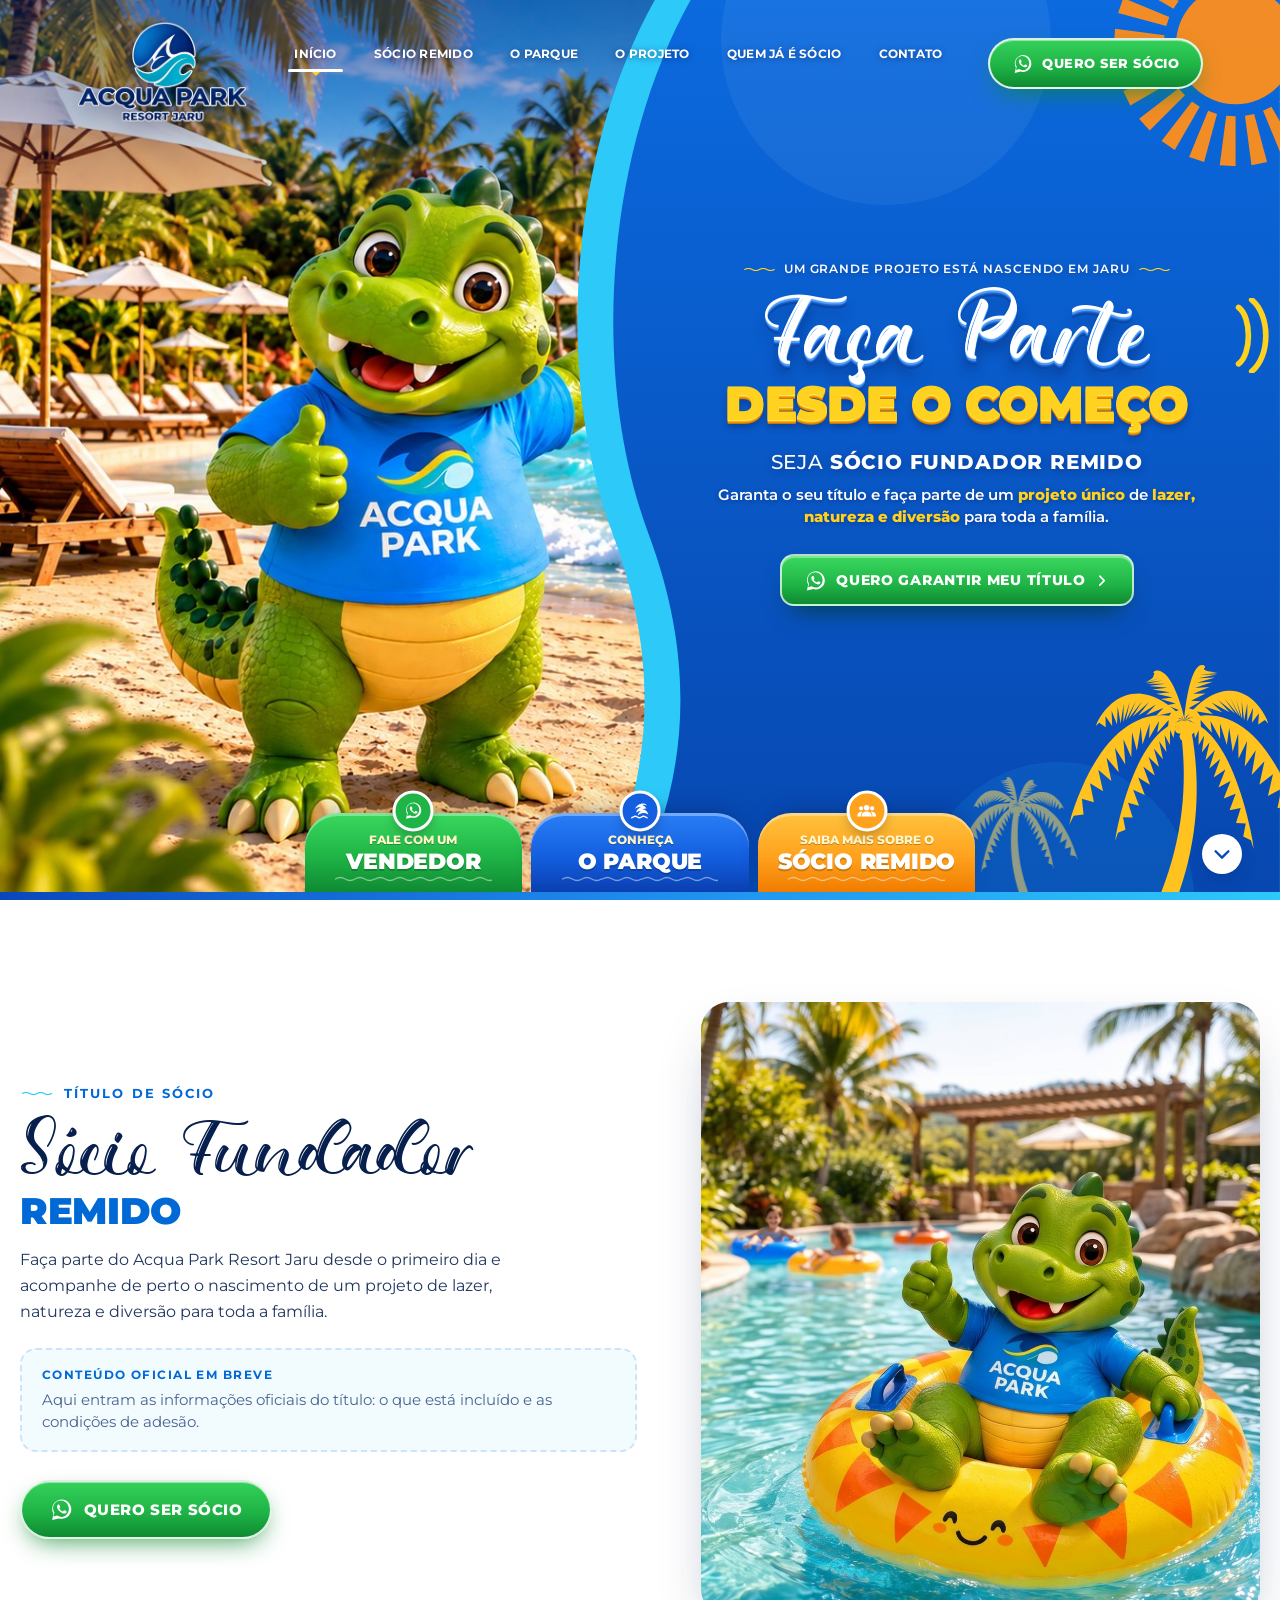
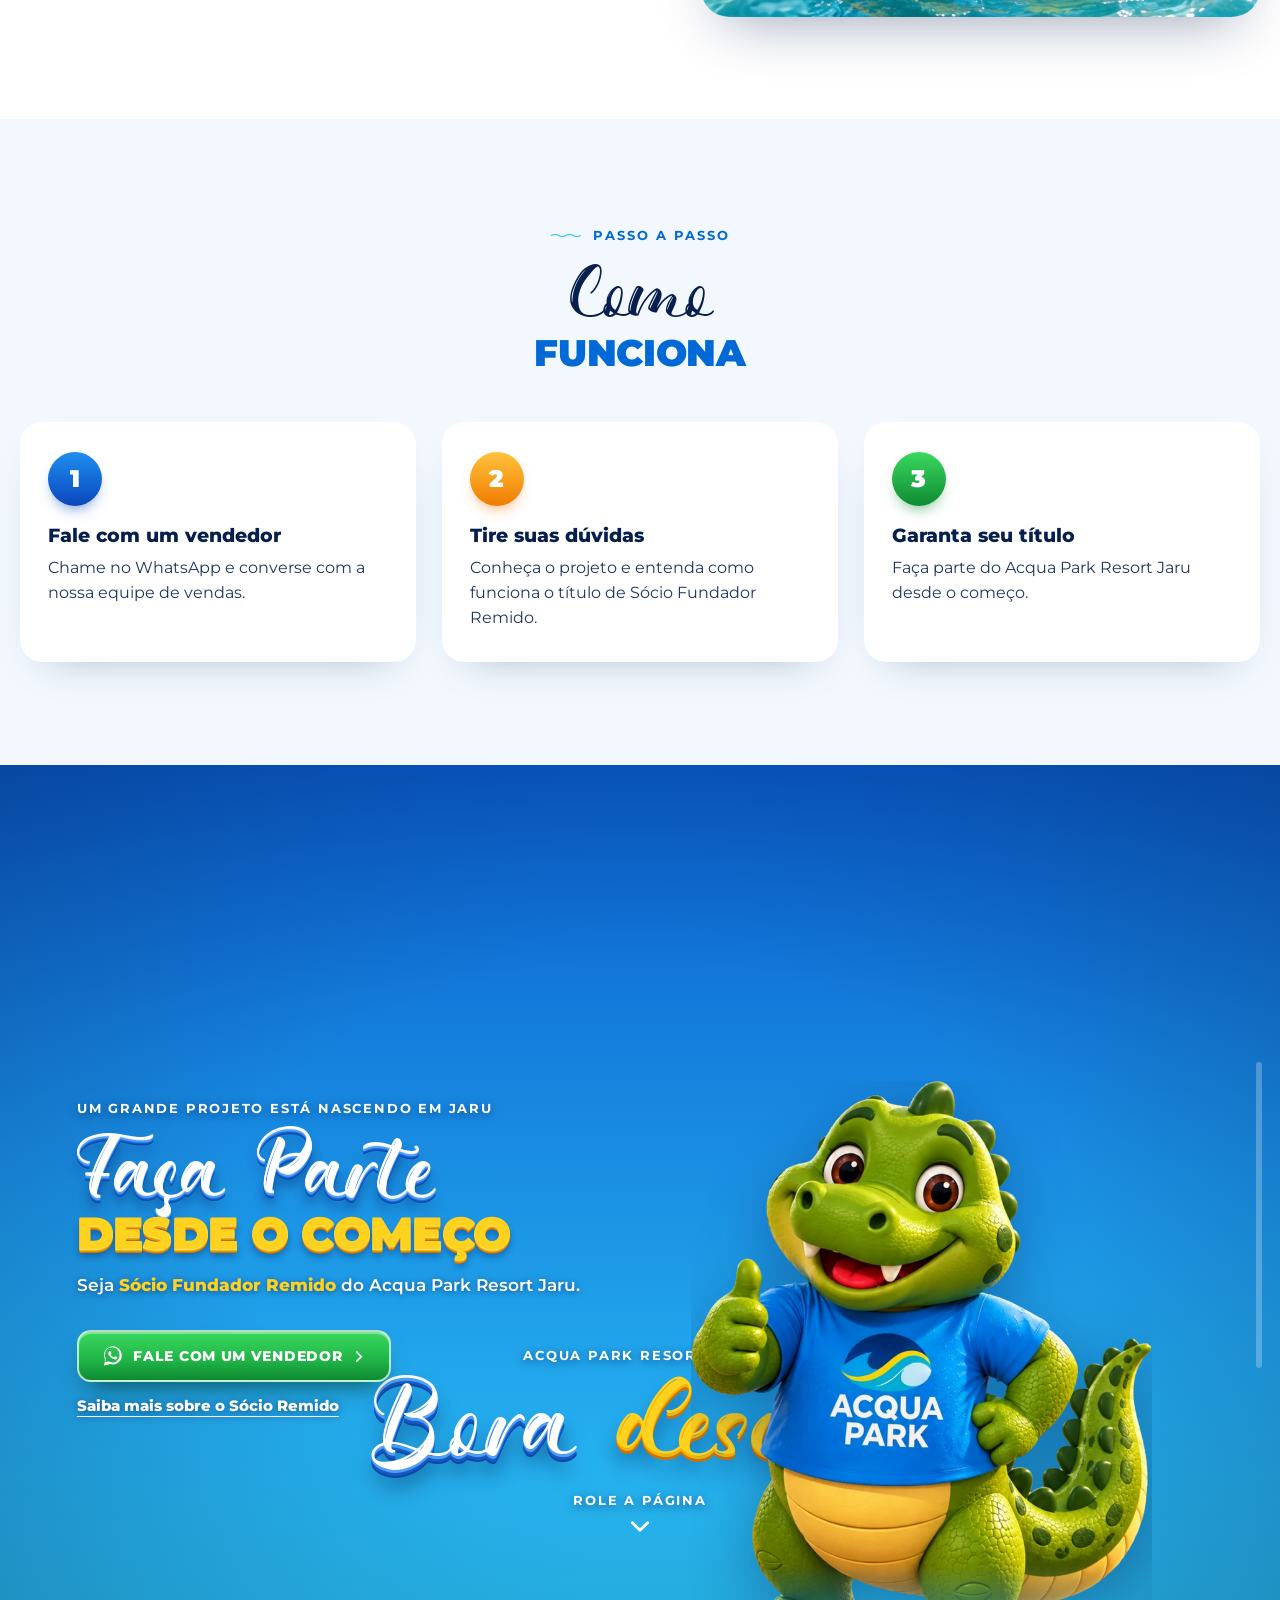
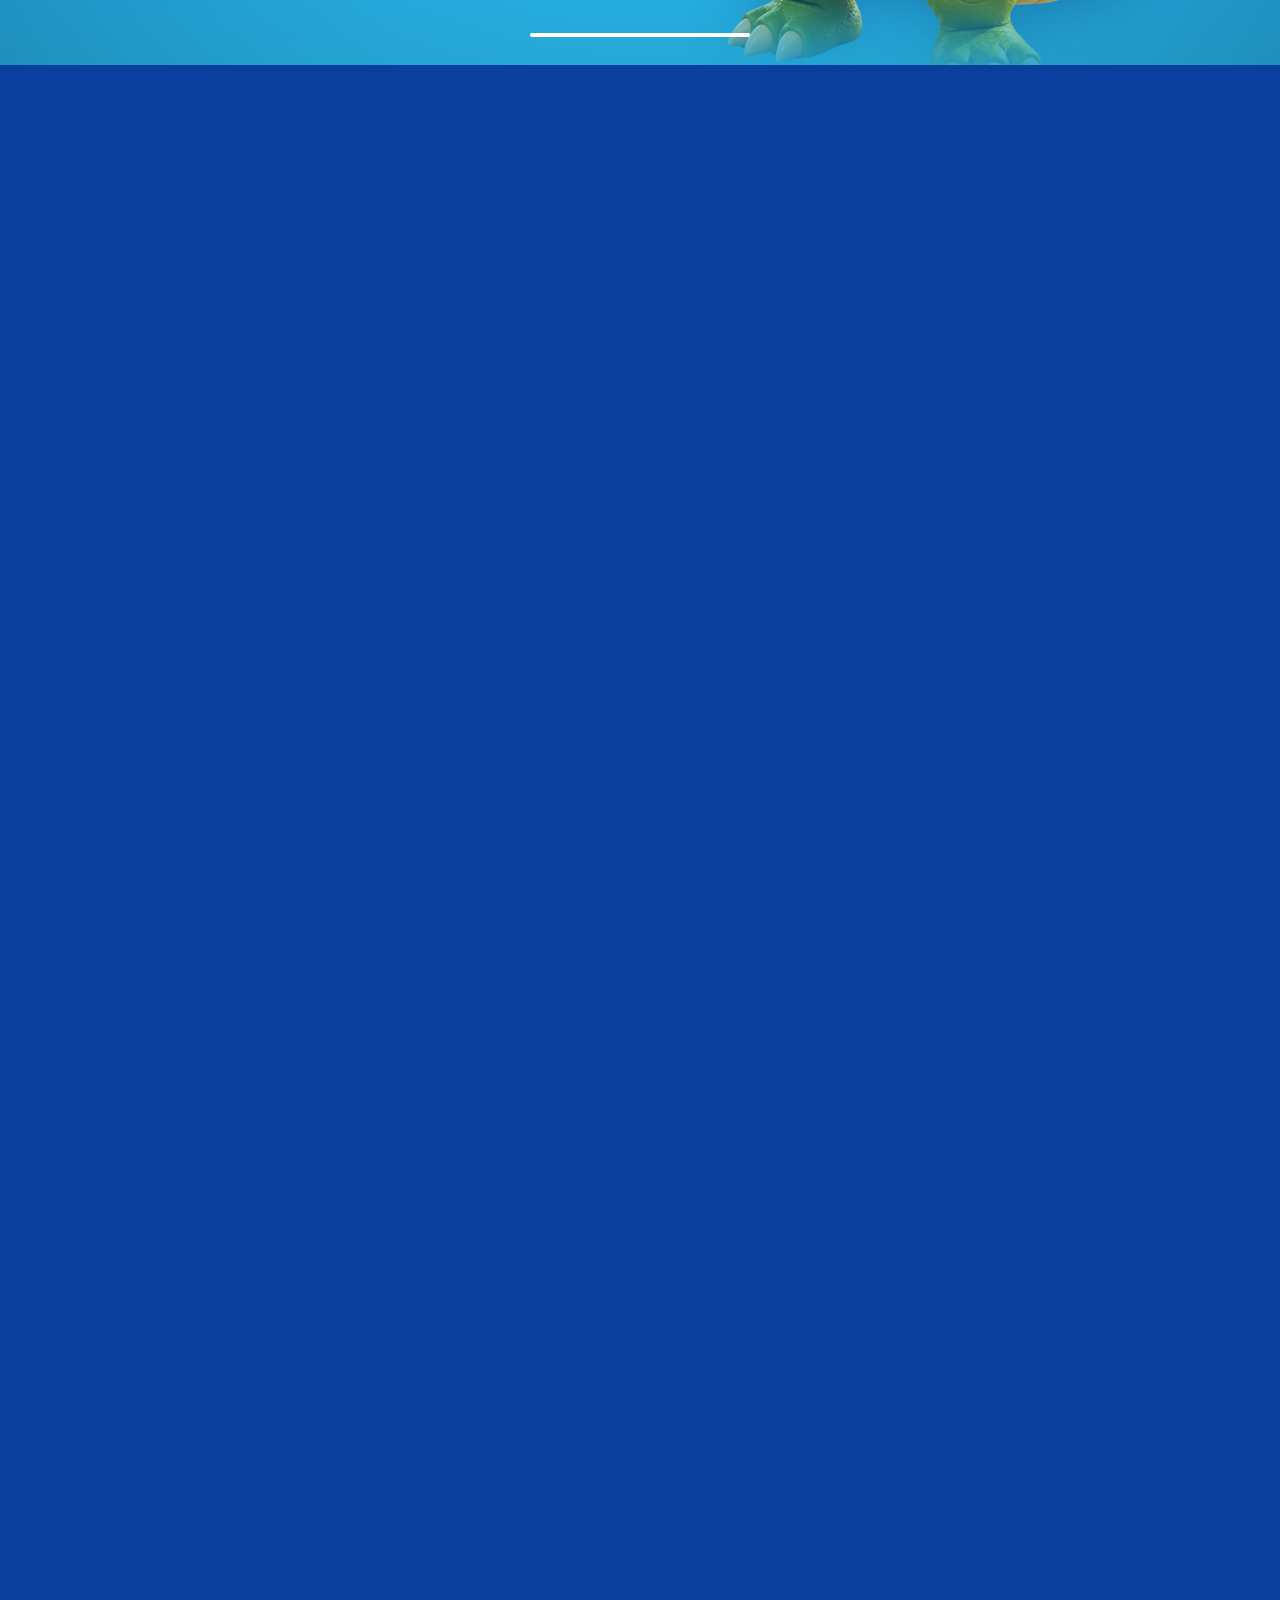
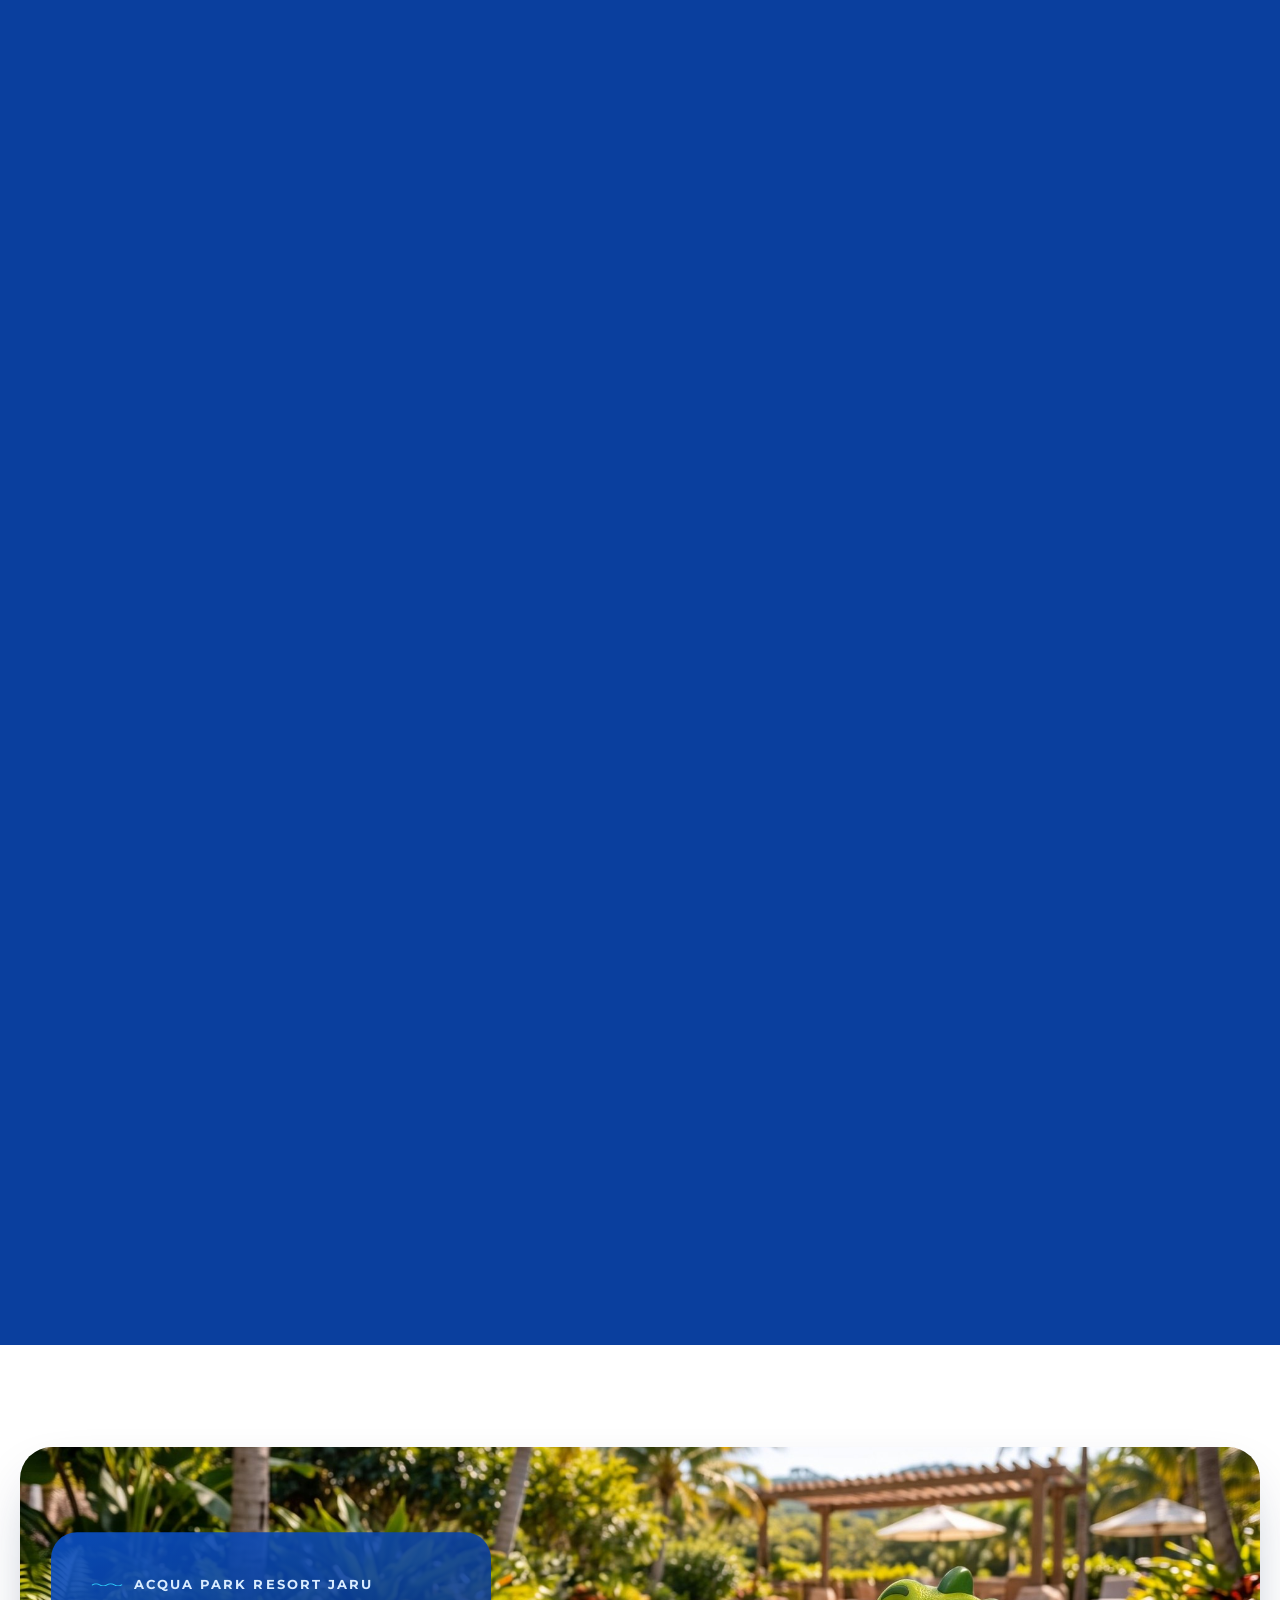
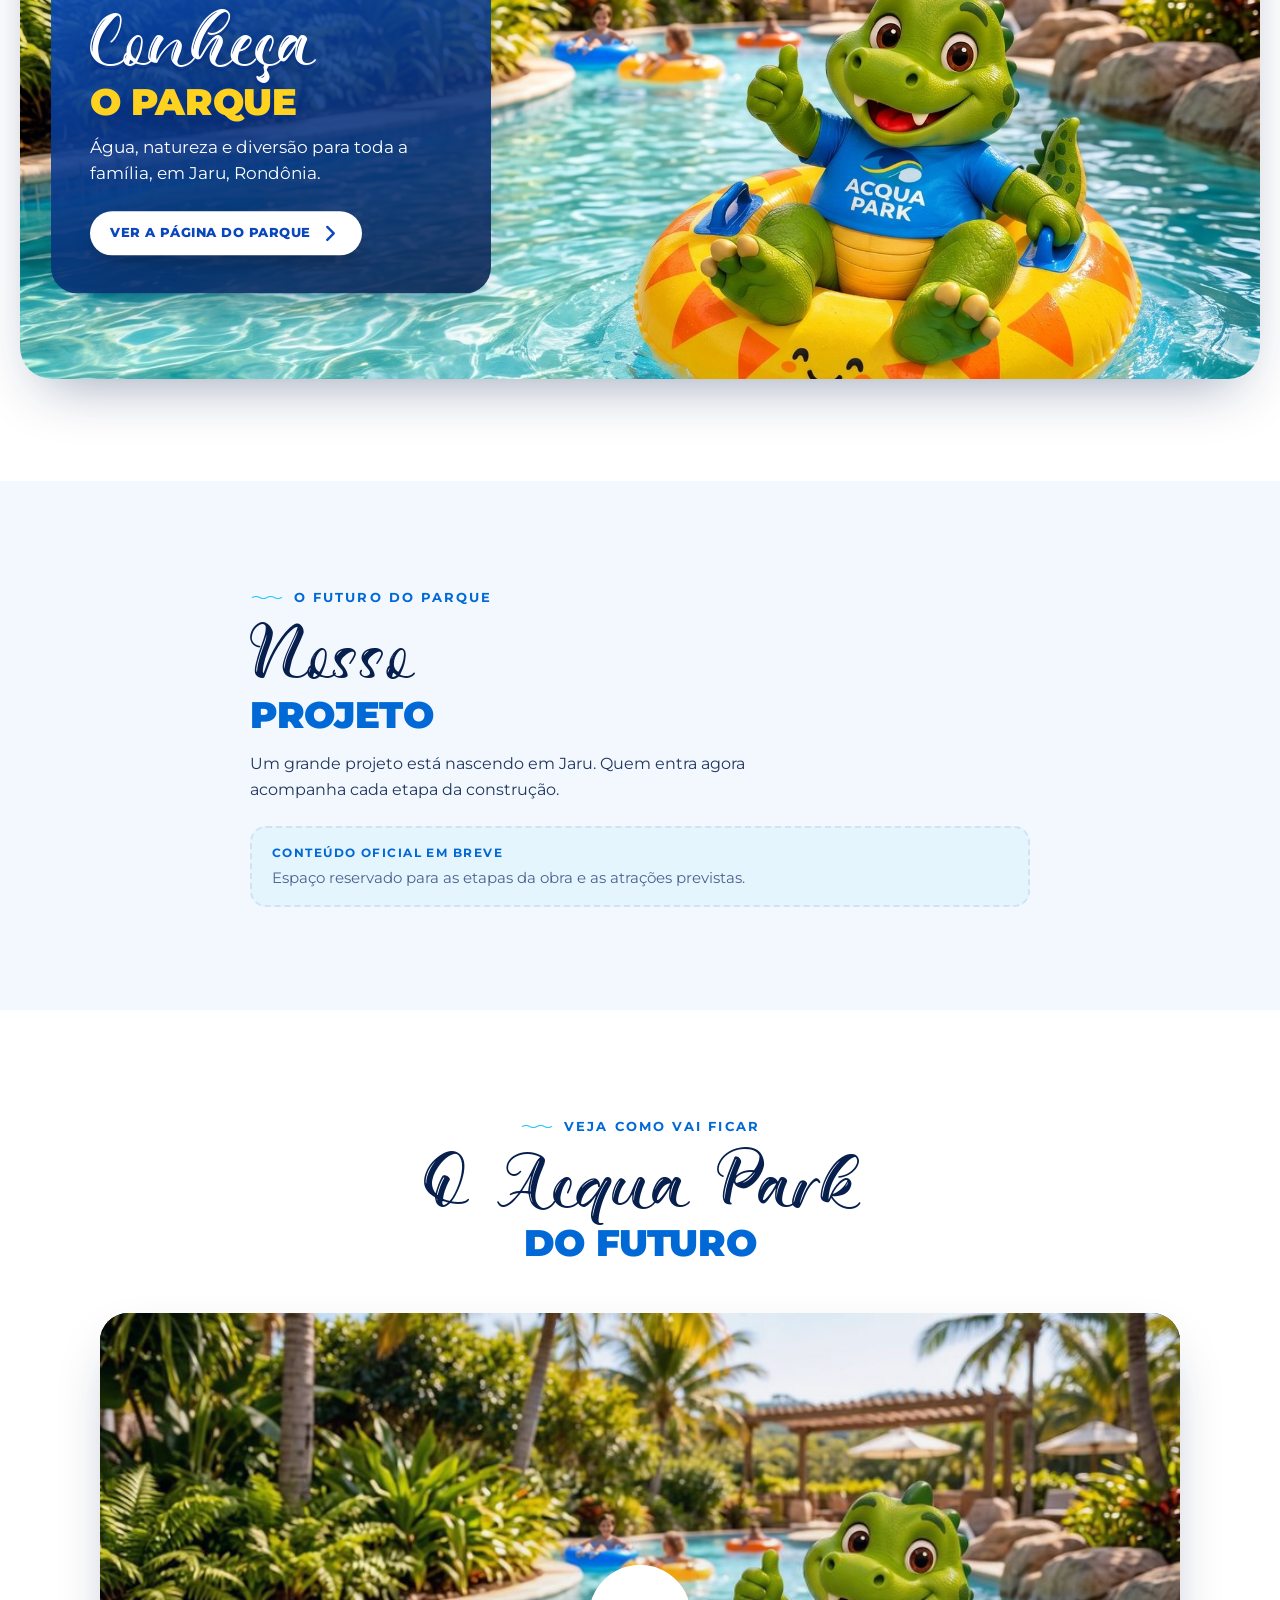
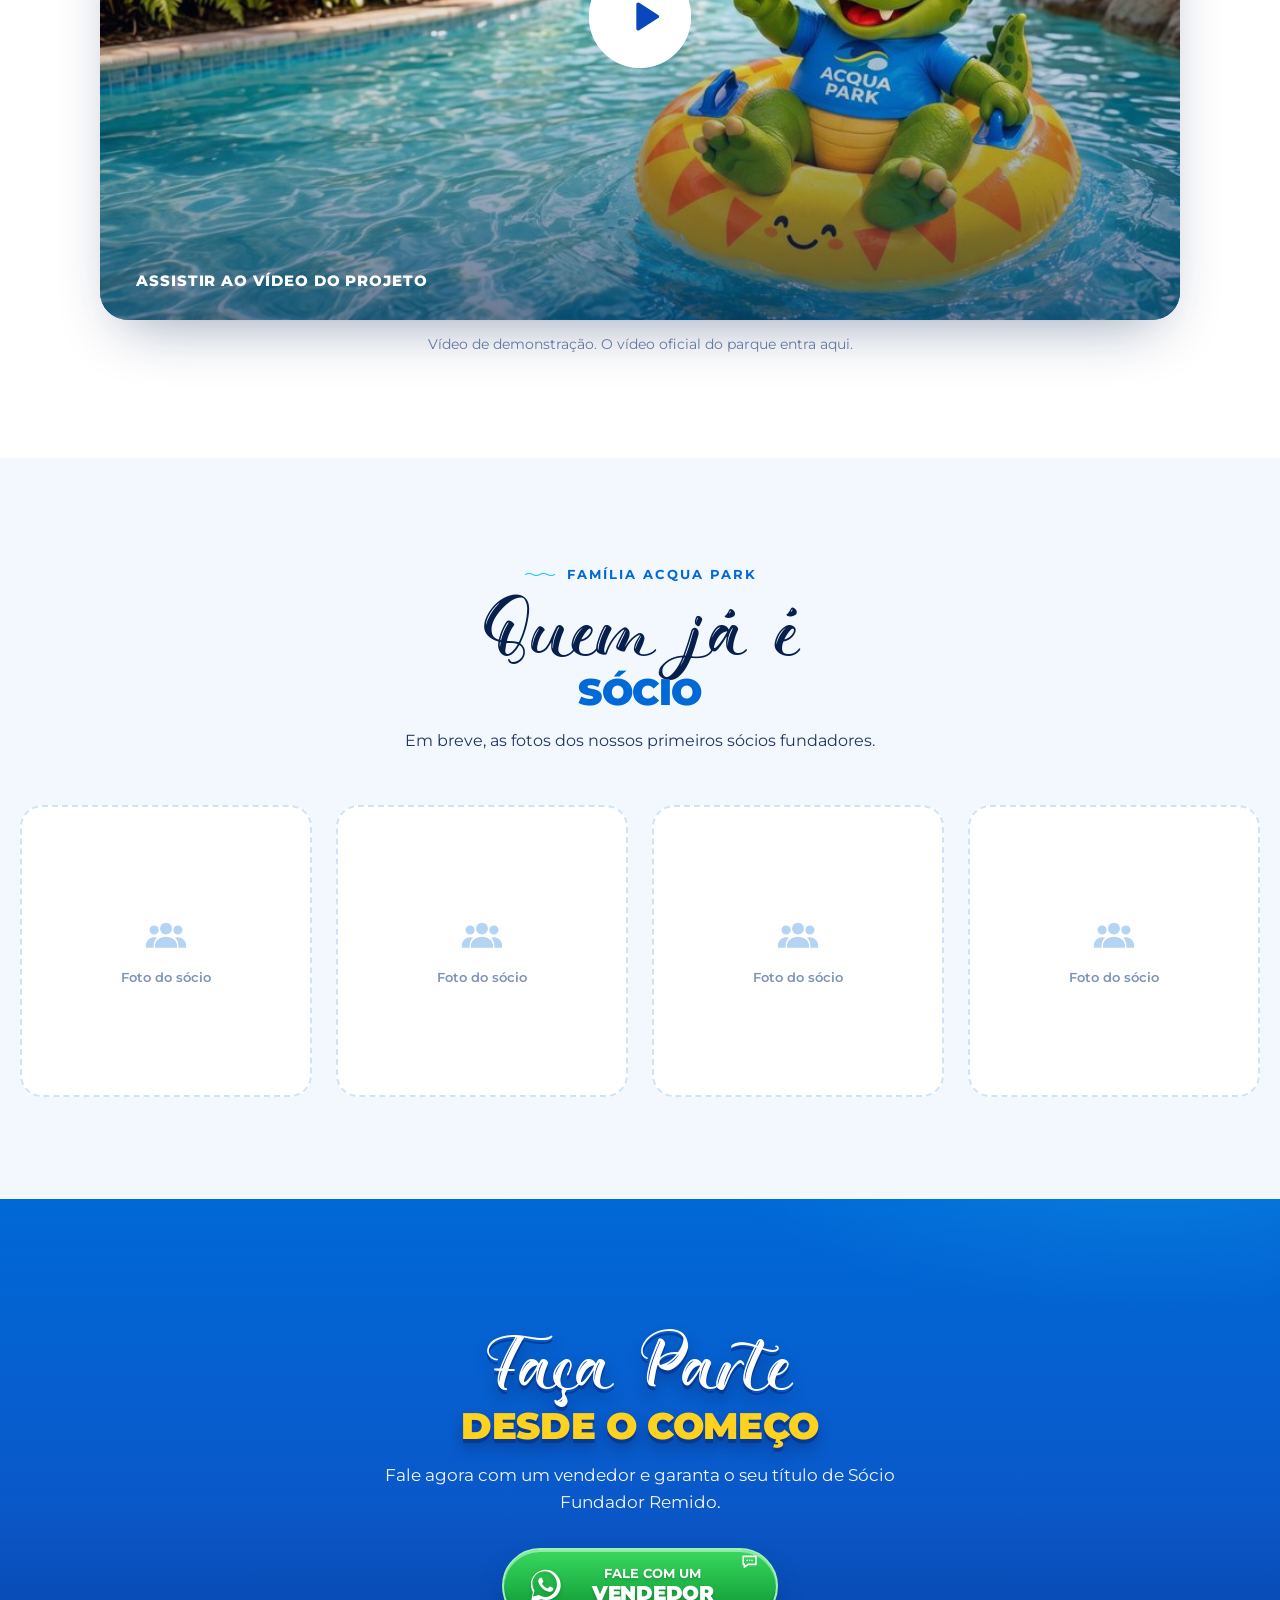
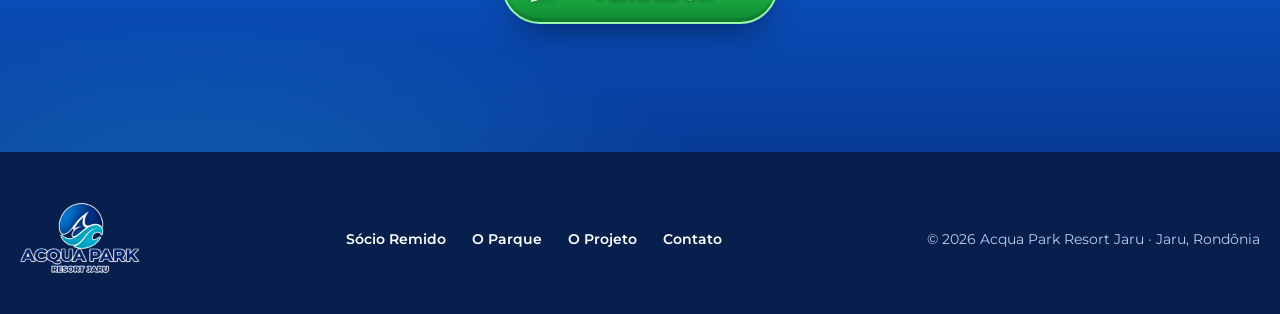
==== acqua-park-vercel/index.html @ b166a3c3 "Add files via upload" ====
<!DOCTYPE html>
<html lang="pt-BR">
<head>
  <meta charset="UTF-8">
  <meta name="viewport" content="width=device-width, initial-scale=1, viewport-fit=cover">
  <title>Acqua Park Resort Jaru</title>
  <meta name="claude:viewport-fit-sides" content="cover">
  <meta name="description" content="Seja Sócio Fundador Remido do Acqua Park Resort Jaru. Um projeto de lazer, natureza e diversão para toda a família em Jaru/RO.">
  <meta name="theme-color" content="#0069d6">

  <!-- FONTES: Montserrat (textos, menu, botões e a linha "DESDE O COMEÇO")
       A Qimberly (títulos) é carregada no css/style.css a partir de assets/fonts/ -->
  <link rel="preconnect" href="https://fonts.googleapis.com">
  <link rel="preconnect" href="https://fonts.gstatic.com" crossorigin>
  <link rel="stylesheet" href="https://fonts.googleapis.com/css2?family=Montserrat:wght@400;500;600;700;800;900&display=swap">

  <!-- IMAGEM DO FUNDO: pré-carregada para a Hero aparecer rápido -->
  <link rel="preload" as="image" href="assets/img/hero-bg.jpg">
  <link rel="preload" as="font" type="font/woff2" href="assets/fonts/Qimberly.woff2" crossorigin>

  <link rel="stylesheet" href="css/style.css">
</head>
<body class="page-home">

  <!-- Ícones reutilizados no site (WhatsApp, onda, pessoas, setas) -->
  <svg width="0" height="0" style="position:absolute" aria-hidden="true">
    <symbol id="i-whatsapp" viewBox="0 0 32 32"><path fill="currentColor" d="M16.04 3C9.4 3 4 8.36 4 14.97c0 2.11.56 4.17 1.62 5.99L4 29l8.25-2.15a12.1 12.1 0 0 0 3.79.6C22.66 27.45 28 22.1 28 15.5 28 8.9 22.66 3 16.04 3Zm0 21.98c-1.84 0-3.64-.5-5.21-1.43l-.37-.22-4.9 1.28 1.31-4.76-.24-.39a9.83 9.83 0 0 1-1.52-5.25c0-5.47 4.47-9.92 9.95-9.92 5.47 0 9.92 4.92 9.92 10.4 0 5.48-4.46 10.29-8.94 10.29Zm5.45-7.43c-.3-.15-1.77-.87-2.04-.97-.28-.1-.48-.15-.68.15-.2.3-.78.97-.96 1.17-.18.2-.35.22-.65.07-.3-.15-1.26-.46-2.4-1.48-.89-.79-1.49-1.77-1.66-2.07-.17-.3-.02-.46.13-.61.14-.13.3-.35.45-.52.15-.18.2-.3.3-.5.1-.2.05-.38-.02-.53-.08-.15-.68-1.63-.93-2.23-.24-.58-.5-.5-.68-.51h-.58c-.2 0-.53.07-.8.37-.28.3-1.05 1.02-1.05 2.5 0 1.47 1.07 2.9 1.22 3.1.15.2 2.1 3.2 5.1 4.49.71.3 1.27.49 1.7.63.72.23 1.37.2 1.88.12.58-.09 1.77-.72 2.02-1.42.25-.7.25-1.3.18-1.42-.08-.13-.28-.2-.58-.35Z"/></symbol>
    <symbol id="i-wave" viewBox="0 0 48 48"><path fill="currentColor" d="M33.6 7.2c-8.9-.6-17.3 4.6-20.7 12.8 3.6-3.7 9.2-5.2 14-3.5-6 1.2-10.7 6.2-11.4 12.4 3-3 7.4-4.3 11.5-3.2-4.2 1.7-7.1 5.6-7.5 10.1h.1c3.3-4 8.3-6.4 13.6-6.4 4.4 0 8.5 1.6 11.6 4.4-1.3-6.8-6.8-12-13.6-12.8 2.8-1.6 6.1-2.2 9.4-1.6C38.6 15.9 35 12 30.4 10.5c1.1-.3 2.2-.4 3.3-.4h.1c2.6 0 5.2.7 7.4 2-1.7-2.8-4.5-4.7-7.6-4.9ZM4 39.2c2.3 0 3.6-.9 4.9-1.8 1.3-.9 2.6-1.8 4.8-1.8s3.5.9 4.8 1.8c1.3.9 2.6 1.8 4.9 1.8s3.6-.9 4.9-1.8c1.3-.9 2.6-1.8 4.8-1.8s3.5.9 4.8 1.8c1.3.9 2.6 1.8 4.9 1.8v3.3c-2.3 0-3.6-.9-4.9-1.8-1.3-.9-2.6-1.8-4.8-1.8s-3.5.9-4.8 1.8c-1.3.9-2.6 1.8-4.9 1.8s-3.6-.9-4.9-1.8c-1.3-.9-2.6-1.8-4.8-1.8s-3.5.9-4.8 1.8C7.6 41.6 6.3 42.5 4 42.5v-3.3Z"/></symbol>
    <symbol id="i-people" viewBox="0 0 48 48"><path fill="currentColor" d="M24 10.5a6.5 6.5 0 1 1 0 13 6.5 6.5 0 0 1 0-13Zm-13 3a5 5 0 1 1 0 10 5 5 0 0 1 0-10Zm26 0a5 5 0 1 1 0 10 5 5 0 0 1 0-10ZM24 26c6.6 0 12 4.2 12 9.4V38H12v-2.6C12 30.2 17.4 26 24 26Zm-13 .5c1.1 0 2.2.2 3.2.5-2.3 2.2-3.7 5-3.7 8.1V38H2v-2.4c0-5 4-9.1 9-9.1Zm26 0c5 0 9 4.1 9 9.1V38h-8.5v-2.9c0-3.1-1.4-5.9-3.7-8.1 1-.3 2.1-.5 3.2-.5Z"/></symbol>
    <symbol id="i-chevron-right" viewBox="0 0 24 24"><path fill="none" stroke="currentColor" stroke-width="2.6" stroke-linecap="round" stroke-linejoin="round" d="m9 5 7 7-7 7"/></symbol>
    <symbol id="i-chevron-down" viewBox="0 0 24 24"><path fill="none" stroke="currentColor" stroke-width="2.6" stroke-linecap="round" stroke-linejoin="round" d="m5 9 7 7 7-7"/></symbol>
    <symbol id="i-chat" viewBox="0 0 24 24"><path fill="none" stroke="currentColor" stroke-width="2" stroke-linejoin="round" d="M4 5.5h16v10H10l-4.5 3.5v-3.5H4z"/><circle cx="9" cy="10.5" r="1" fill="currentColor"/><circle cx="12" cy="10.5" r="1" fill="currentColor"/><circle cx="15" cy="10.5" r="1" fill="currentColor"/></symbol>
    <symbol id="i-play" viewBox="0 0 24 24"><path fill="currentColor" d="M8 5.2v13.6c0 .8.9 1.3 1.6.9l10.6-6.8a1 1 0 0 0 0-1.8L9.6 4.3C8.9 3.9 8 4.4 8 5.2Z"/></symbol>
    <!-- ilustrações da Hero: coqueiro e sol -->
    <symbol id="i-palm" viewBox="100 80 840 920"><g fill="currentColor"><path d="M410.0 1000.0 L424.2 970.0 L437.4 939.8 L449.6 909.5 L460.8 879.2 L471.0 848.8 L480.2 818.2 L488.4 787.5 L495.6 756.8 L501.8 726.0 L507.0 695.0 L511.2 664.0 L514.4 632.8 L516.6 601.5 L517.8 570.2 L518.0 538.8 L517.2 507.2 L515.4 475.5 L512.6 443.8 L508.8 412.0 L504.0 380.0 L536.0 380.0 L542.2 412.0 L547.4 443.8 L551.6 475.5 L554.8 507.2 L557.0 538.8 L558.2 570.2 L558.4 601.5 L557.6 632.8 L555.8 664.0 L553.0 695.0 L549.2 726.0 L544.4 756.8 L538.6 787.5 L531.8 818.2 L524.0 848.8 L515.2 879.2 L505.4 909.5 L494.6 939.8 L482.8 970.0 L470.0 1000.0Z"/><path d="M520.0 380.0 L504.3 371.9 L487.9 367.0 L471.5 363.8 L454.9 362.2 L438.4 362.2 L421.9 363.8 L405.6 367.0 L389.4 371.8 L373.5 378.1 L357.8 386.0 L342.4 395.4 L327.4 406.2 L312.8 418.5 L298.5 432.3 L284.6 447.4 L271.1 463.9 L258.0 481.8 L245.3 501.0 L233.0 521.6 L221.0 543.5 L209.4 566.8 L198.3 591.4 L187.5 617.3 L177.2 644.6 L167.6 673.4 L160.0 704.0 L160.0 704.0 L174.1 675.9 L204.9 671.9 L199.7 622.8 L237.2 634.0 L225.1 574.9 L265.9 599.2 L250.8 532.4 L291.7 567.9 L276.7 495.2 L314.8 540.2 L303.0 463.4 L335.4 515.6 L329.5 436.8 L354.0 493.4 L356.4 415.3 L371.4 472.9 L383.7 398.8 L389.2 453.2 L411.6 387.0 L409.6 434.3 L440.6 379.7 L435.3 416.6 L470.8 377.1 L468.9 400.8 L502.8 378.8 L520.0 380.0Z"/><path d="M520.0 380.0 L509.6 365.9 L498.1 354.0 L486.4 343.3 L474.5 333.6 L462.6 325.0 L450.7 317.4 L438.7 310.9 L426.7 305.4 L414.7 300.9 L402.6 297.6 L390.6 295.4 L378.6 294.4 L366.7 294.5 L355.0 295.8 L343.5 298.2 L332.2 301.8 L321.3 306.5 L310.8 312.3 L300.6 319.2 L290.8 327.1 L281.5 336.0 L272.5 345.8 L264.0 356.7 L256.0 368.5 L248.6 381.4 L242.9 396.0 L242.9 396.0 L253.9 385.1 L274.2 399.9 L273.4 364.9 L294.3 395.3 L292.5 348.3 L309.5 391.3 L311.5 335.4 L320.7 387.9 L330.3 326.1 L328.9 384.0 L349.1 320.3 L336.3 378.9 L368.3 317.6 L345.2 372.8 L388.1 318.1 L358.2 366.8 L409.0 321.8 L376.4 362.6 L431.0 328.8 L400.4 361.6 L454.4 339.3 L430.3 364.7 L479.1 353.4 L466.6 372.2 L505.4 370.9 L520.0 380.0Z"/><path d="M520.0 380.0 L518.3 366.5 L515.3 353.9 L512.1 342.0 L508.7 330.6 L505.2 319.8 L501.7 309.6 L498.1 299.9 L494.4 290.7 L490.7 282.2 L487.0 274.1 L483.2 266.6 L479.3 259.7 L475.4 253.3 L471.4 247.4 L467.4 242.1 L463.3 237.4 L459.1 233.2 L454.8 229.7 L450.4 226.7 L446.0 224.5 L441.5 222.9 L437.0 222.2 L432.7 222.3 L428.6 223.3 L425.1 225.2 L422.8 229.0 L422.8 229.0 L426.4 230.5 L419.1 251.8 L431.5 232.5 L409.9 257.7 L436.0 235.5 L402.1 258.2 L440.8 239.7 L398.4 258.0 L446.3 245.7 L398.9 259.5 L452.5 253.7 L402.8 263.7 L459.3 263.7 L409.7 271.0 L466.7 275.9 L419.3 281.3 L474.8 290.2 L431.5 294.7 L483.4 306.6 L446.3 311.1 L492.6 325.1 L464.0 330.6 L502.5 345.7 L485.3 353.2 L513.3 368.3 L520.0 380.0Z"/><path d="M520.0 380.0 L519.9 365.1 L521.3 351.1 L523.0 337.7 L524.9 325.0 L526.8 313.0 L528.9 301.6 L531.0 290.8 L533.2 280.7 L535.5 271.2 L537.9 262.3 L540.3 254.0 L542.8 246.4 L545.3 239.4 L548.0 233.0 L550.7 227.2 L553.6 222.1 L556.5 217.5 L559.6 213.6 L562.9 210.2 L566.5 207.6 L570.3 205.6 L574.4 204.7 L578.5 205.1 L582.0 206.7 L584.3 209.4 L584.7 213.5 L584.7 213.5 L581.4 214.2 L584.8 237.9 L578.6 215.8 L603.5 241.2 L577.5 217.9 L617.7 234.2 L575.5 221.4 L623.3 229.5 L572.4 227.2 L624.0 229.8 L568.5 235.7 L621.5 234.8 L564.0 246.7 L616.2 243.9 L558.9 260.3 L608.6 257.0 L553.3 276.5 L598.5 273.7 L547.3 295.2 L586.1 294.1 L540.7 316.4 L571.0 318.0 L533.5 340.1 L552.2 345.9 L525.4 366.2 L520.0 380.0Z"/><path d="M520.0 380.0 L529.5 365.1 L540.2 352.2 L551.2 340.6 L562.3 330.1 L573.4 320.7 L584.7 312.3 L596.0 305.1 L607.4 298.9 L618.8 293.9 L630.3 290.0 L641.8 287.2 L653.3 285.7 L664.8 285.5 L676.0 286.5 L687.1 288.8 L697.9 292.3 L708.4 297.0 L718.5 302.8 L728.1 309.8 L737.4 317.8 L746.2 326.9 L754.6 337.0 L762.6 348.1 L770.1 360.2 L777.0 373.5 L782.1 388.5 L782.1 388.5 L771.5 377.0 L750.6 390.9 L752.9 355.9 L730.8 385.5 L734.7 338.7 L716.4 381.4 L716.7 325.6 L706.6 378.1 L699.1 316.4 L700.5 374.5 L681.5 310.9 L695.8 369.4 L663.7 308.7 L689.4 363.0 L645.2 309.8 L678.3 356.7 L625.7 314.3 L661.2 352.8 L604.9 322.4 L637.9 352.9 L582.7 334.4 L608.7 357.9 L559.2 350.2 L572.9 368.0 L534.1 369.7 L520.0 380.0Z"/><path d="M520.0 380.0 L536.2 371.8 L553.0 366.9 L570.0 363.8 L587.0 362.4 L604.0 362.7 L620.9 364.7 L637.8 368.4 L654.4 373.7 L670.8 380.8 L686.8 389.4 L702.6 399.6 L718.0 411.4 L733.0 424.8 L747.6 439.6 L761.8 455.9 L775.7 473.7 L789.1 493.0 L802.2 513.6 L814.9 535.8 L827.2 559.3 L839.0 584.3 L850.5 610.7 L861.6 638.6 L872.2 667.9 L882.1 698.7 L890.0 731.5 L890.0 731.5 L875.6 701.2 L844.1 694.7 L849.4 643.8 L810.8 652.7 L823.2 592.1 L781.1 614.1 L796.8 546.2 L754.3 579.5 L770.1 506.0 L730.2 548.9 L743.1 471.5 L708.5 521.9 L715.8 442.6 L689.0 497.8 L688.1 419.2 L670.9 475.9 L660.0 401.1 L652.6 455.2 L631.2 388.2 L631.8 435.4 L601.5 380.2 L605.8 417.0 L570.5 377.1 L571.8 400.8 L537.6 378.7 L520.0 380.0Z"/><path d="M520.0 380.0 L509.2 380.1 L498.5 382.6 L488.0 386.3 L477.6 391.3 L467.3 397.4 L457.2 404.7 L447.2 412.9 L437.5 422.2 L428.0 432.6 L418.7 443.9 L409.6 456.2 L400.7 469.5 L392.1 483.7 L383.8 498.9 L375.6 515.1 L367.7 532.2 L360.0 550.2 L352.5 569.2 L345.3 589.1 L338.3 609.9 L331.6 631.7 L325.1 654.4 L318.8 678.0 L312.9 702.6 L307.5 728.2 L303.5 755.0 L303.5 755.0 L312.5 729.5 L335.8 720.1 L328.3 680.8 L358.3 681.5 L344.0 635.8 L378.2 644.9 L359.8 594.5 L396.2 610.9 L375.7 556.9 L412.6 579.4 L391.8 523.0 L427.4 550.5 L408.1 492.9 L440.8 524.0 L424.6 466.3 L452.9 499.4 L441.2 443.4 L463.9 476.6 L458.1 423.9 L474.6 454.8 L475.2 407.9 L485.9 433.4 L492.7 395.0 L499.5 411.3 L510.8 385.0 L520.0 380.0Z"/><path d="M520.0 380.0 L530.9 380.1 L541.5 382.7 L552.1 386.7 L562.5 392.0 L572.9 398.5 L583.0 406.1 L593.0 414.9 L602.7 424.8 L612.2 435.8 L621.5 447.8 L630.6 460.9 L639.4 475.1 L648.0 490.2 L656.4 506.4 L664.5 523.6 L672.4 541.9 L680.1 561.1 L687.5 581.3 L694.8 602.6 L701.7 624.9 L708.5 648.1 L715.0 672.4 L721.2 697.7 L727.1 724.0 L732.5 751.4 L736.5 780.0 L736.5 780.0 L727.5 752.6 L703.9 741.1 L711.7 700.3 L681.2 698.9 L696.0 652.0 L661.1 659.0 L680.2 607.7 L642.9 622.0 L664.2 567.4 L626.3 588.0 L648.1 531.2 L611.3 556.8 L631.8 498.9 L597.8 528.4 L615.3 470.6 L585.7 502.3 L598.6 446.2 L574.7 478.3 L581.8 425.6 L564.2 455.8 L564.7 408.7 L553.3 433.9 L547.2 395.3 L540.1 411.5 L529.2 385.0 L520.0 380.0Z"/><circle cx="506" cy="404" r="16"/><circle cx="536" cy="408" r="16"/><circle cx="521" cy="428" r="16"/></g></symbol>
    <symbol id="i-sun" viewBox="0 0 400 400"><path fill="currentColor" d="M318.0 200.0 L400.0 200.0 L398.3 226.1 L317.0 215.4Z M314.0 230.5 L393.2 251.8 L384.8 276.5 L309.0 245.2Z M302.2 259.0 L373.2 300.0 L358.7 321.8 L293.6 271.8Z M283.4 283.4 L341.4 341.4 L321.8 358.7 L271.8 293.6Z M259.0 302.2 L300.0 373.2 L276.5 384.8 L245.2 309.0Z M230.5 314.0 L251.8 393.2 L226.1 398.3 L215.4 317.0Z M200.0 318.0 L200.0 400.0 L173.9 398.3 L184.6 317.0Z M169.5 314.0 L148.2 393.2 L123.5 384.8 L154.8 309.0Z M141.0 302.2 L100.0 373.2 L78.2 358.7 L128.2 293.6Z M116.6 283.4 L58.6 341.4 L41.3 321.8 L106.4 271.8Z M97.8 259.0 L26.8 300.0 L15.2 276.5 L91.0 245.2Z M86.0 230.5 L6.8 251.8 L1.7 226.1 L83.0 215.4Z M82.0 200.0 L0.0 200.0 L1.7 173.9 L83.0 184.6Z M86.0 169.5 L6.8 148.2 L15.2 123.5 L91.0 154.8Z M97.8 141.0 L26.8 100.0 L41.3 78.2 L106.4 128.2Z M116.6 116.6 L58.6 58.6 L78.2 41.3 L128.2 106.4Z M141.0 97.8 L100.0 26.8 L123.5 15.2 L154.8 91.0Z M169.5 86.0 L148.2 6.8 L173.9 1.7 L184.6 83.0Z M200.0 82.0 L200.0 0.0 L226.1 1.7 L215.4 83.0Z M230.5 86.0 L251.8 6.8 L276.5 15.2 L245.2 91.0Z M259.0 97.8 L300.0 26.8 L321.8 41.3 L271.8 106.4Z M283.4 116.6 L341.4 58.6 L358.7 78.2 L293.6 128.2Z M302.2 141.0 L373.2 100.0 L384.8 123.5 L309.0 154.8Z M314.0 169.5 L393.2 148.2 L398.3 173.9 L317.0 184.6Z"/><circle cx="200" cy="200" r="98" fill="currentColor"/></symbol>
    <symbol id="i-drop" viewBox="0 0 24 32"><path fill="currentColor" d="M12 1.5C9 7.3 3 13.2 3 20a9 9 0 0 0 18 0c0-6.8-6-12.7-9-18.5Z"/></symbol>
  </svg>

  <a class="skip-link" href="#conteudo">Pular para o conteúdo</a>

  <!-- =====================================================================
       CABEÇALHO (logo + menu + botão "Quero ser sócio")
       O mesmo bloco está repetido em o-parque.html. Se mudar um item do
       menu aqui, mude lá também.
       ===================================================================== -->
  <header class="site-header" id="topo" data-header>
    <div class="site-header__inner container">

      <!-- LOGO ✏️ Para trocar, substitua o arquivo assets/img/logo-acqua-park.png -->
      <a class="brand" href="index.html#inicio" aria-label="Acqua Park Resort Jaru — página inicial">
        <img class="brand__logo" src="assets/img/logo-acqua-park.png" alt="Acqua Park Resort Jaru" width="720" height="467">
      </a>

      <!-- MENU ✏️ Textos e links dos itens -->
      <nav class="main-nav" id="menu-principal" aria-label="Menu principal" data-nav>
        <ul class="main-nav__list">
          <li><a class="main-nav__link is-active" href="index.html#inicio" aria-current="page">Início</a></li>
          <li><a class="main-nav__link" href="index.html#socio-remido">Sócio Remido</a></li>
          <li><a class="main-nav__link" href="o-parque.html">O Parque</a></li>
          <li><a class="main-nav__link" href="index.html#o-projeto">O Projeto</a></li>
          <li><a class="main-nav__link" href="index.html#quem-ja-e-socio">Quem já é sócio</a></li>
          <li><a class="main-nav__link" href="index.html#contato">Contato</a></li>
        </ul>
        <!-- Botão de WhatsApp que aparece só dentro do menu do celular -->
        <a class="btn-pill btn-pill--whats main-nav__cta" href="#" data-whatsapp target="_blank" rel="noopener">
          <svg class="icon" aria-hidden="true"><use href="#i-whatsapp"/></svg>
          Quero ser sócio
        </a>
      </nav>

      <!-- BOTÃO "QUERO SER SÓCIO" (desktop) — abre o WhatsApp configurado em js/config.js -->
      <a class="btn-pill btn-pill--whats header-cta" href="#" data-whatsapp target="_blank" rel="noopener">
        <svg class="icon" aria-hidden="true"><use href="#i-whatsapp"/></svg>
        Quero ser sócio
      </a>

      <!-- Botão hamburger (só no celular/tablet) -->
      <button class="nav-toggle" type="button" aria-controls="menu-principal" aria-expanded="false" aria-label="Abrir menu" data-nav-toggle>
        <span></span><span></span><span></span>
      </button>
    </div>
  </header>

  <main id="conteudo">

    <!-- ===================================================================
         HERO
         Esquerda: foto com o Joca apontando para o texto (assets/img/hero-bg.jpg)
         Direita: painel azul com ilustrações (sol e coqueiros) e borda curva
         Base: 3 abas coloridas (os 3 botões principais)
         =================================================================== -->
    <section class="hs" id="inicio" aria-labelledby="hero-titulo">
      <div class="hs__frame">

        <!-- FOTO ✏️ troque o arquivo assets/img/hero-bg.jpg -->
        <div class="hs__photo" role="img" aria-label="Joca, mascote do Acqua Park, na praia do parque apontando para a piscina de ondas e os tobogãs"></div>

        <!-- PAINEL -->
        <div class="hs__panel">
          <!-- forma do painel: curva grande + faixa azul-água (computador) -->
          <svg class="hs__shape" viewBox="0 0 1000 1000" preserveAspectRatio="none" aria-hidden="true">
            <defs>
              <linearGradient id="hsPanelGrad" x1="0" y1="0" x2="0" y2="1">
                <stop offset="0" stop-color="#0b6ade"/>
                <stop offset="1" stop-color="#0747b0"/>
              </linearGradient>
            </defs>
            <path class="band" d="M128 0C10 170-14 420 70 600c78 168 40 300-22 400H1000V0Z"/>
            <path class="fill" d="M178 0C60 170 36 420 120 600c78 168 40 300-22 400H1000V0Z"/>
          </svg>
          <!-- forma do painel no celular: onda no topo -->
          <svg class="hs__shape-m" viewBox="0 0 1000 120" preserveAspectRatio="none" aria-hidden="true">
            <path class="band" d="M0 40C200 0 360 0 520 34s320 52 480 10V120H0Z"/>
            <path class="fill" d="M0 64C200 24 360 24 520 58s320 52 480 10V120H0Z"/>
          </svg>

          <!-- ilustrações -->
          <span class="hs__blob hs__blob--1" aria-hidden="true"></span>
          <span class="hs__blob hs__blob--2" aria-hidden="true"></span>
          <svg class="ill ill--sun" aria-hidden="true"><use href="#i-sun"/></svg>
          <svg class="ill ill--palm" aria-hidden="true"><use href="#i-palm"/></svg>
          <svg class="ill ill--palm2" aria-hidden="true"><use href="#i-palm"/></svg>

          <div class="hs__copy">
            <!-- TEXTOS DA HERO ✏️ -->
            <p class="hs__eyebrow" data-reveal style="--d:.35s">Um grande projeto está nascendo em Jaru</p>

            <h1 class="hs__title" id="hero-titulo" data-reveal="up" style="--d:.5s">
              <span class="hs__t1">Faça Parte</span>
              <span class="hs__t2">desde o começo</span>
              <svg class="hs__marks" viewBox="0 0 40 80" aria-hidden="true"><path d="M8 10c14 10 14 50 0 60M22 2c20 16 20 60 0 76"/></svg>
            </h1>

            <p class="hs__kicker" data-reveal="up" style="--d:.7s">Seja <strong>Sócio Fundador Remido</strong></p>
            <p class="hs__lead" data-reveal="up" style="--d:.8s">
              Garanta o seu título e faça parte de um <mark>projeto único</mark>
              de <mark>lazer, natureza e diversão</mark> para toda a família.
            </p>

            <!-- Botão verde ✏️ abre o WhatsApp configurado em js/config.js -->
            <a class="hs__btn" href="#" data-whatsapp target="_blank" rel="noopener" data-reveal="up" style="--d:.95s">
              <svg class="hs__btn-icon" aria-hidden="true"><use href="#i-whatsapp"/></svg>
              Quero garantir meu título
              <svg class="hs__btn-arrow" aria-hidden="true"><use href="#i-chevron-right"/></svg>
            </a>
          </div>
        </div>
      </div>

      <!-- OS TRÊS BOTÕES PRINCIPAIS, em forma de abas ✏️ textos e links -->
      <nav class="hs__tabs" aria-label="Atalhos principais">
        <!-- 1. Verde — WhatsApp do vendedor -->
        <a class="hs-tab hs-tab--green" href="#" data-whatsapp target="_blank" rel="noopener" data-reveal="up" style="--d:1.05s">
          <span class="hs-tab__badge"><svg aria-hidden="true"><use href="#i-whatsapp"/></svg></span>
          <small>Fale com um</small><b>Vendedor</b>
        </a>
        <!-- 2. Azul — página "O Parque" -->
        <a class="hs-tab hs-tab--blue" href="o-parque.html" data-reveal="up" style="--d:1.15s">
          <span class="hs-tab__badge"><svg aria-hidden="true"><use href="#i-wave"/></svg></span>
          <small>Conheça</small><b>O Parque</b>
        </a>
        <!-- 3. Laranja — seção Sócio Remido -->
        <a class="hs-tab hs-tab--orange" href="#socio-remido" data-reveal="up" style="--d:1.25s">
          <span class="hs-tab__badge"><svg aria-hidden="true"><use href="#i-people"/></svg></span>
          <small>Saiba mais sobre o</small><b>Sócio Remido</b>
        </a>
      </nav>

      <!-- botão de rolar para a próxima seção -->
      <a class="scroll-down hs__scroll" href="#socio-remido" aria-label="Rolar para a próxima seção" data-reveal style="--d:1.45s">
        <svg aria-hidden="true"><use href="#i-chevron-down"/></svg>
      </a>
    </section>


    <!-- ===================================================================
         A PARTIR DAQUI: ESTRUTURA DAS PRÓXIMAS SEÇÕES (Página 1 — Início)
         Os textos marcados com "Conteúdo oficial em breve" estão esperando
         as informações reais do título. Nada de preço, benefício ou
         condição foi inventado.
         =================================================================== -->

    <!-- SÓCIO REMIDO -->
    <section class="section" id="socio-remido" aria-labelledby="t-socio">
      <div class="container split">
        <div class="split__text">
          <p class="eyebrow">Título de sócio</p>
          <h2 class="display" id="t-socio">Sócio Fundador <span>Remido</span></h2>
          <p class="lead">Faça parte do Acqua Park Resort Jaru desde o primeiro dia e acompanhe de perto o nascimento de um projeto de lazer, natureza e diversão para toda a família.</p>
          <div class="pending" role="note">
            <strong>Conteúdo oficial em breve</strong>
            <!-- ✏️ EDITAR: aqui entram as informações reais do título (o que inclui, condições, etc.) -->
            Aqui entram as informações oficiais do título: o que está incluído e as condições de adesão.
          </div>
          <a class="btn-pill btn-pill--whats btn-pill--lg" href="#" data-whatsapp target="_blank" rel="noopener">
            <svg class="icon" aria-hidden="true"><use href="#i-whatsapp"/></svg>
            Quero ser sócio
          </a>
        </div>
        <figure class="split__media photo photo--joca">
          <img src="assets/img/joca-boia.jpg" alt="Joca, mascote do Acqua Park, descendo o tobogã na boia" loading="lazy" width="1672" height="941">
        </figure>
      </div>
    </section>

    <!-- COMO FUNCIONA -->
    <section class="section section--tint" id="como-funciona" aria-labelledby="t-como">
      <div class="container">
        <div class="section-head">
          <p class="eyebrow">Passo a passo</p>
          <h2 class="display" id="t-como">Como <span>funciona</span></h2>
        </div>
        <ol class="steps">
          <li class="step">
            <span class="step__n">1</span>
            <h3>Fale com um vendedor</h3>
            <p>Chame no WhatsApp e converse com a nossa equipe de vendas.</p>
          </li>
          <li class="step">
            <span class="step__n">2</span>
            <h3>Tire suas dúvidas</h3>
            <p>Conheça o projeto e entenda como funciona o título de Sócio Fundador Remido.</p>
          </li>
          <li class="step">
            <span class="step__n">3</span>
            <h3>Garanta seu título</h3>
            <p>Faça parte do Acqua Park Resort Jaru desde o começo.</p>
          </li>
        </ol>
      </div>
    </section>

    <!-- ===================================================================
         DESCIDA NO TOBOGÃ (animação controlada pela rolagem)
         Enquanto a pessoa rola, a tela fica parada e a "descida" acontece.
         Vídeos: assets/video/descida-computador.mp4 e assets/video/descida-celular.mp4
         Para trocar o vídeo: veja as instruções no topo de js/descida.js
         =================================================================== -->
    <section class="ride" id="descida" aria-labelledby="t-descida" data-ride>
      <div class="ride__sticky">
        <!-- VÍDEO DA DESCIDA ✏️ arquivos em assets/video (veja js/descida.js) -->
        <video class="ride__video" muted playsinline preload="none" disablepictureinpicture aria-hidden="true" poster=""></video>
        <div class="ride__shade" aria-hidden="true"></div>

        <!-- carregando -->
        <div class="ride__loader" aria-hidden="true"><span></span></div>

        <!-- ETAPA 1: topo do tobogã ✏️ -->
        <div class="ride__step ride__step--1" data-from="0" data-to=".16">
          <p class="ride__eyebrow">Acqua Park Resort Jaru</p>
          <h2 class="ride__big" id="t-descida">Bora <span>descer?</span></h2>
          <p class="ride__hint">
            Role a página
            <svg aria-hidden="true"><use href="#i-chevron-down"/></svg>
          </p>
        </div>

        <!-- ETAPA 2: dentro do tubo ✏️ -->
        <div class="ride__step ride__step--2" data-from=".24" data-to=".46">
          <p class="ride__line">Lazer, natureza</p>
          <p class="ride__line ride__line--gold">e diversão</p>
        </div>

        <!-- ETAPA 3: saindo do tubo ✏️ -->
        <div class="ride__step ride__step--3" data-from=".54" data-to=".7">
          <p class="ride__line">para toda</p>
          <p class="ride__line ride__line--gold">a família</p>
        </div>

        <!-- ETAPA FINAL: Joca aparece na piscina ✏️ -->
        <div class="ride__final" data-from=".88">
          <div class="ride__final-copy">
            <p class="ride__eyebrow">Um grande projeto está nascendo em Jaru</p>
            <p class="ride__final-title"><span class="t1">Faça Parte</span><span class="t2">desde o começo</span></p>
            <p class="ride__final-text">Seja <strong>Sócio Fundador Remido</strong> do Acqua Park Resort Jaru.</p>
            <div class="ride__final-actions">
              <a class="hs__btn" href="#" data-whatsapp target="_blank" rel="noopener">
                <svg class="hs__btn-icon" aria-hidden="true"><use href="#i-whatsapp"/></svg>
                Fale com um vendedor
                <svg class="hs__btn-arrow" aria-hidden="true"><use href="#i-chevron-right"/></svg>
              </a>
              <a class="ride__link" href="#socio-remido">Saiba mais sobre o Sócio Remido</a>
            </div>
          </div>
          <div class="ride__joca">
            <span class="ride__ring ride__ring--1" aria-hidden="true"></span>
            <span class="ride__ring ride__ring--2" aria-hidden="true"></span>
            <span class="ride__drops" aria-hidden="true"><i></i><i></i><i></i><i></i><i></i><i></i></span>
            <!-- JOCA OFICIAL ✏️ arquivo assets/img/joca.webp -->
            <img src="assets/img/joca.webp" alt="Joca, mascote do Acqua Park, fazendo sinal de positivo" width="743" height="1000" loading="lazy">
          </div>
        </div>

        <!-- barra de progresso (nível da água) -->
        <div class="ride__progress" aria-hidden="true"><span></span></div>
      </div>
    </section>

    <!-- CONHEÇA O ACQUA PARK -->
    <section class="section" id="conheca-o-parque" aria-labelledby="t-conheca">
      <div class="container feature">
        <img class="feature__img" src="assets/img/joca-boia.jpg" alt="" loading="lazy" width="1672" height="941">
        <div class="feature__box">
          <p class="eyebrow eyebrow--light">Acqua Park Resort Jaru</p>
          <h2 class="display display--light" id="t-conheca">Conheça <span>o parque</span></h2>
          <p>Água, natureza e diversão para toda a família, em Jaru, Rondônia.</p>
          <a class="btn-pill btn-pill--white" href="o-parque.html">
            Ver a página do parque
            <svg class="icon" aria-hidden="true"><use href="#i-chevron-right"/></svg>
          </a>
        </div>
      </div>
    </section>

    <!-- O PROJETO / FUTURO DO PARQUE -->
    <section class="section section--tint" id="o-projeto" aria-labelledby="t-projeto">
      <div class="container narrow">
        <p class="eyebrow">O futuro do parque</p>
        <h2 class="display" id="t-projeto">Nosso <span>projeto</span></h2>
        <p class="lead">Um grande projeto está nascendo em Jaru. Quem entra agora acompanha cada etapa da construção.</p>
        <div class="pending" role="note">
          <strong>Conteúdo oficial em breve</strong>
          <!-- ✏️ EDITAR: etapas da obra, atrações previstas, imagens do projeto -->
          Espaço reservado para as etapas da obra e as atrações previstas.
        </div>
      </div>
    </section>

    <!-- VÍDEO DO PROJETO -->
    <section class="section" id="video" aria-labelledby="t-video">
      <div class="container">
        <div class="section-head">
          <p class="eyebrow">Veja como vai ficar</p>
          <h2 class="display" id="t-video">O Acqua Park <span>do futuro</span></h2>
        </div>
        <!-- COMPONENTE DE VÍDEO ✏️ O endereço do vídeo fica em js/config.js (videoProjetoUrl).
             Também dá para colocar direto aqui: data-video-src="https://www.youtube.com/watch?v=..." -->
        <div class="video" data-video>
          <button class="video__cover" type="button" aria-label="Assistir ao vídeo do projeto">
            <img class="video__poster" src="assets/img/video-poster.jpg" alt="" loading="lazy" width="960" height="540">
            <span class="video__play"><svg aria-hidden="true"><use href="#i-play"/></svg></span>
            <span class="video__label">Assistir ao vídeo do projeto</span>
          </button>
        </div>
        <p class="video__hint">Vídeo de demonstração. O vídeo oficial do parque entra aqui.</p>
      </div>
    </section>

    <!-- QUEM JÁ É SÓCIO -->
    <section class="section section--tint" id="quem-ja-e-socio" aria-labelledby="t-socios">
      <div class="container">
        <div class="section-head">
          <p class="eyebrow">Família Acqua Park</p>
          <h2 class="display" id="t-socios">Quem já é <span>sócio</span></h2>
          <p class="lead">Em breve, as fotos dos nossos primeiros sócios fundadores.</p>
        </div>
        <!-- ✏️ EDITAR: troque cada bloco por <figure><img src="..." alt="Nome do sócio"><figcaption>Nome</figcaption></figure> -->
        <ul class="members">
          <li class="members__slot"><svg aria-hidden="true"><use href="#i-people"/></svg>Foto do sócio</li>
          <li class="members__slot"><svg aria-hidden="true"><use href="#i-people"/></svg>Foto do sócio</li>
          <li class="members__slot"><svg aria-hidden="true"><use href="#i-people"/></svg>Foto do sócio</li>
          <li class="members__slot"><svg aria-hidden="true"><use href="#i-people"/></svg>Foto do sócio</li>
        </ul>
      </div>
    </section>

    <!-- CTA FINAL / CONTATO -->
    <section class="final-cta" id="contato" aria-labelledby="t-contato">
      <div class="container final-cta__inner">
        <h2 class="display display--light" id="t-contato">Faça Parte <span>desde o começo</span></h2>
        <p>Fale agora com um vendedor e garanta o seu título de Sócio Fundador Remido.</p>
        <a class="cta cta--green cta--solo" href="#" data-whatsapp target="_blank" rel="noopener">
          <svg class="cta__icon" aria-hidden="true"><use href="#i-whatsapp"/></svg>
          <span class="cta__text"><small>Fale com um</small><b>Vendedor</b></span>
          <svg class="cta__end cta__end--chat" aria-hidden="true"><use href="#i-chat"/></svg>
        </a>
      </div>
    </section>
  </main>

  <footer class="site-footer">
    <div class="container site-footer__inner">
      <img class="site-footer__logo" src="assets/img/logo-acqua-park.png" alt="Acqua Park Resort Jaru" width="720" height="467" loading="lazy">
      <nav aria-label="Rodapé">
        <a href="index.html#socio-remido">Sócio Remido</a>
        <a href="o-parque.html">O Parque</a>
        <a href="index.html#o-projeto">O Projeto</a>
        <a href="index.html#contato">Contato</a>
      </nav>
      <p>© <span data-year>2026</span> Acqua Park Resort Jaru · Jaru, Rondônia</p>
    </div>
  </footer>

  <!-- BOTÃO FLUTUANTE DO WHATSAPP (aparece em todas as telas, canto inferior direito) -->
  <a class="whats-fab" href="#" data-whatsapp target="_blank" rel="noopener" aria-label="Falar com um vendedor no WhatsApp">
    <svg aria-hidden="true"><use href="#i-whatsapp"/></svg>
  </a>

  <script src="js/config.js"></script>
  <script src="js/main.js"></script>
  <script src="js/descida.js"></script>
</body>
</html>
---- acqua-park-vercel/css/style.css ----
/* =========================================================================
   ACQUA PARK RESORT JARU — ESTILOS
   -------------------------------------------------------------------------
   Índice
   1. Fonte Qimberly
   2. CORES, FONTES E TAMANHOS  ✏️ (o lugar mais fácil para editar)
   3. Base
   4. Botões
   5. Cabeçalho e menu
   6. HERO (desktop)
   7. Animações de entrada
   8. Seções da página inicial
   9. Página "O Parque"
   10. Rodapé
   11. Tablet / celular (composição própria)
   12. Movimento reduzido
   ========================================================================= */


/* 1. FONTE QIMBERLY ✏️ — usada SOMENTE nos títulos grandes (classe .display e a headline da Hero) */
@font-face {
  font-family: "Qimberly";
  src: url("../assets/fonts/Qimberly.woff2") format("woff2"),
       url("../assets/fonts/Qimberly.otf") format("opentype");
  font-weight: 400;
  font-style: normal;
  font-display: swap;
}


/* 2. CORES, FONTES E TAMANHOS ✏️
   Layout: Hero em tela cheia com texto à esquerda e o Joca à direita; seções claras
   com tom azul-piscina alternado; fechamento em azul profundo. */
:root {
  /* Cores do Acqua Park */
  --c-navy:       #071f4d;   /* azul-marinho da logo (textos escuros) */
  --c-blue-deep:  #0a47bd;   /* azul forte (botão "Conheça o parque") */
  --c-blue:       #0069d6;   /* azul do céu da imagem */
  --c-blue-soft:  #1f8ef0;
  --c-aqua:       #2dc9f9;   /* azul claro da água */
  --c-green:      #1fb446;   /* verde WhatsApp / sócio */
  --c-green-dark: #0f8a32;
  --c-gold:       #ffd21f;   /* amarelo/dourado do título */
  --c-gold-deep:  #f29a00;
  --c-orange:     #ff9b1c;
  --c-white:      #ffffff;
  --c-paper:      #f2f8fe;   /* fundo claro das seções (branco puxado para o azul) */
  --c-line:       #cfe3f7;
  --c-text:       #20365e;   /* texto corrido nas seções claras */

  /* Fontes */
  --f-display: "Qimberly", "Montserrat", system-ui, sans-serif;  /* só títulos grandes */
  --f-body:    "Montserrat", "Garet", system-ui, -apple-system, "Segoe UI", sans-serif;

  /* Tamanhos principais da Hero (desktop) — baseados na largura da tela */
  --logo-w:        clamp(140px, 13.4vw, 250px);
  --hero-title:    clamp(64px, 9.4vw, 182px);   /* "Faça Parte" (Qimberly) */
  --hero-title-2:  clamp(30px, 4.55vw, 88px);   /* "DESDE O COMEÇO" (Montserrat Black) */
  --hero-kicker:   clamp(18px, 1.95vw, 36px);   /* "SEJA SÓCIO FUNDADOR REMIDO" */
  --hero-lead:     clamp(15px, 1.12vw, 21px);
  --cta-h:         clamp(66px, 6vw, 108px);     /* altura dos 3 botões */
  --cta-w:         clamp(250px, 21.6vw, 400px); /* largura dos 3 botões */

  /* Imagem de fundo da Hero ✏️ */
  --hero-bg: url("../assets/img/hero-bg.jpg");

  --radius-lg: 28px;
  --shadow-lg: 0 24px 60px -24px rgba(7, 31, 77, .45);
  --ease-out: cubic-bezier(.2, .8, .2, 1);
  --header-pad: 18px;

  color-scheme: light;
}


/* 3. BASE */
*, *::before, *::after { box-sizing: border-box; }
html { scroll-behavior: smooth; -webkit-text-size-adjust: 100%; }
body {
  margin: 0;
  font-family: var(--f-body);
  font-size: 16px;
  line-height: 1.6;
  color: var(--c-text);
  background: var(--c-white);
  overflow-x: hidden;
}
img { max-width: 100%; display: block; }
a { color: inherit; }
h1, h2, h3 { margin: 0; }
p { margin: 0; }
.icon { width: 1.25em; height: 1.25em; flex: none; }

.container {
  width: 100%;
  max-width: 1380px;
  margin-inline: auto;
  padding-left: max(20px, env(safe-area-inset-left, 0px));
  padding-right: max(20px, env(safe-area-inset-right, 0px));
}
.narrow { max-width: 820px; }

.skip-link {
  position: absolute; left: 12px; top: -60px; z-index: 100;
  background: var(--c-white); color: var(--c-navy); padding: 10px 16px; border-radius: 10px;
  font-weight: 700; text-decoration: none;
}
.skip-link:focus { top: 12px; }

:focus-visible { outline: 3px solid var(--c-gold); outline-offset: 3px; border-radius: 8px; }


/* 4. BOTÕES ---------------------------------------------------------------- */

/* Botão pílula (menu "Quero ser sócio" e botões das seções) */
.btn-pill {
  display: inline-flex; align-items: center; justify-content: center; gap: .6em;
  padding: .85em 1.6em;
  border-radius: 999px;
  font: 800 clamp(13px, .92vw, 16px)/1 var(--f-body);
  letter-spacing: .04em;
  text-transform: uppercase;
  text-decoration: none;
  white-space: nowrap;
  transition: transform .25s var(--ease-out), box-shadow .25s var(--ease-out), filter .25s;
}
.btn-pill .icon { width: 1.7em; height: 1.7em; }
.btn-pill:hover { transform: translateY(-2px); filter: brightness(1.06); }
.btn-pill--whats {
  color: var(--c-white);
  background: linear-gradient(180deg, #34d15a 0%, var(--c-green) 55%, var(--c-green-dark) 100%);
  border: 2px solid rgba(255, 255, 255, .85);
  box-shadow: 0 10px 24px -8px rgba(15, 138, 50, .8), inset 0 1px 0 rgba(255, 255, 255, .45);
}
.btn-pill--whats:hover { box-shadow: 0 16px 30px -10px rgba(15, 138, 50, .9), inset 0 1px 0 rgba(255, 255, 255, .45); }
.btn-pill--white { color: var(--c-blue-deep); background: var(--c-white); box-shadow: 0 10px 24px -10px rgba(0, 0, 0, .4); }
.btn-pill--lg { font-size: 15px; padding: 1em 1.8em; }

/* Os 3 botões grandes da Hero */
.cta {
  --cta-top: #3ad85f; --cta-mid: var(--c-green); --cta-bot: var(--c-green-dark); --cta-ring: #9af5ae;
  position: relative;
  display: flex; align-items: center; gap: clamp(8px, .75vw, 14px);
  width: var(--cta-w); height: var(--cta-h);
  padding: 0 clamp(14px, 1.3vw, 26px) 0 clamp(16px, 1.7vw, 32px);
  border-radius: 999px;
  color: var(--c-white);
  text-decoration: none;
  background: linear-gradient(180deg, var(--cta-top) 0%, var(--cta-mid) 52%, var(--cta-bot) 100%);
  border: clamp(2px, .2vw, 3px) solid var(--cta-ring);
  box-shadow:
    0 18px 34px -14px rgba(3, 25, 70, .75),
    inset 0 2px 0 rgba(255, 255, 255, .45),
    inset 0 -4px 0 rgba(0, 0, 0, .12);
  overflow: hidden;
  isolation: isolate;
  transition: transform .3s var(--ease-out), box-shadow .3s var(--ease-out), filter .3s;
}
/* brilho que atravessa o botão no hover */
.cta::after {
  content: ""; position: absolute; inset: 0; z-index: -1;
  background: linear-gradient(105deg, transparent 30%, rgba(255, 255, 255, .35) 48%, transparent 64%);
  transform: translateX(-120%);
  transition: transform .7s var(--ease-out);
}
.cta:hover { transform: translateY(-5px); filter: brightness(1.05); box-shadow: 0 26px 40px -16px rgba(3, 25, 70, .85), inset 0 2px 0 rgba(255, 255, 255, .45), inset 0 -4px 0 rgba(0, 0, 0, .12); }
.cta:hover::after { transform: translateX(120%); }
.cta:active { transform: translateY(-1px); }

.cta--blue   { --cta-top: #2a7ef5; --cta-mid: #135fe0; --cta-bot: #0a3fb0; --cta-ring: #7fb6ff; }
.cta--orange { --cta-top: #ffc23d; --cta-mid: #ffa21e; --cta-bot: #f07c00; --cta-ring: #ffe08a; }

.cta__icon { width: clamp(32px, 3.1vw, 58px); height: clamp(32px, 3.1vw, 58px); flex: none; filter: drop-shadow(0 2px 2px rgba(0, 0, 0, .18)); }
.cta__text {
  flex: 1; min-width: 0;
  display: flex; flex-direction: column; align-items: center; text-align: center;
  line-height: 1; text-transform: uppercase;
  text-shadow: 0 2px 3px rgba(0, 0, 0, .2);
}
.cta__text small { font-weight: 700; font-size: clamp(11px, .98vw, 18px); letter-spacing: 0; margin-bottom: .22em; white-space: nowrap; }
.cta__text b { font-weight: 900; font-size: clamp(16px, 1.56vw, 29px); letter-spacing: -.015em; white-space: nowrap; }
.cta__text--stack b + b { margin-top: .08em; }
.cta__end { width: clamp(20px, 1.8vw, 32px); height: clamp(20px, 1.8vw, 32px); flex: none; transition: transform .3s var(--ease-out); }
.cta__end--chat { width: clamp(18px, 1.5vw, 28px); height: clamp(18px, 1.5vw, 28px); align-self: flex-end; margin-bottom: 22%; }
.cta:hover .cta__end:not(.cta__end--chat) { transform: translateX(4px); }


/* 5. CABEÇALHO E MENU ------------------------------------------------------- */
.site-header {
  position: fixed; inset: 0 0 auto; z-index: 50;
  padding-top: calc(var(--header-pad) + env(safe-area-inset-top, 0px));
  padding-bottom: var(--header-pad);
  transition: background-color .35s, box-shadow .35s, padding .35s, backdrop-filter .35s;
}
.site-header__inner {
  display: flex; align-items: flex-start; gap: clamp(16px, 2.5vw, 48px);
  max-width: none;
  padding-left: max(20px, 6vw, env(safe-area-inset-left, 0px));
  padding-right: max(20px, 6vw, env(safe-area-inset-right, 0px));
}
/* no desktop o menu fica alinhado ao topo da logo, como na referência */
.main-nav, .header-cta { margin-top: clamp(4px, 1.6vw, 30px); }
.site-header.is-scrolled .site-header__inner { align-items: center; }
.site-header.is-scrolled .main-nav, .site-header.is-scrolled .header-cta { margin-top: 0; }

.brand { flex: none; display: block; line-height: 0; }
.brand__logo {
  width: var(--logo-w); height: auto;
  filter: drop-shadow(0 6px 12px rgba(0, 25, 80, .35));
  transition: width .35s var(--ease-out);
}

.main-nav { flex: 1; display: flex; justify-content: center; }
.main-nav__list { list-style: none; margin: 0; padding: 0; display: flex; align-items: center; gap: clamp(14px, 2.6vw, 50px); }
.main-nav__link {
  position: relative; display: block; padding: 10px 2px 12px;
  font: 700 clamp(12px, .9vw, 15.5px)/1 var(--f-body);
  letter-spacing: .02em; text-transform: uppercase; text-decoration: none;
  color: var(--c-white);
  text-shadow: 0 1px 6px rgba(0, 30, 90, .55);
  white-space: nowrap;
  transition: color .2s;
}
/* sublinhado do item ativo / hover */
.main-nav__link::after {
  content: ""; position: absolute; left: -10%; right: -10%; bottom: 0; height: 3px; border-radius: 3px;
  background: var(--c-white);
  transform: scaleX(0); transform-origin: center; transition: transform .3s var(--ease-out);
}
.main-nav__link::before { /* pequeno triângulo amarelo sob o item ativo */
  content: ""; position: absolute; left: 50%; bottom: -9px; width: 0; height: 0;
  border: 5px solid transparent; border-top-color: var(--c-gold);
  transform: translateX(-50%); opacity: 0; transition: opacity .3s;
}
.main-nav__link:hover::after, .main-nav__link.is-active::after { transform: scaleX(1); }
.main-nav__link.is-active::before { opacity: 1; }
.main-nav__link:hover { color: #e9f4ff; }
.main-nav__cta { display: none; }

.header-cta { flex: none; padding: .95em 1.7em; font-size: clamp(13px, 1vw, 17px); }

.nav-toggle { display: none; }

/* cabeçalho ao rolar a página */
.site-header.is-scrolled {
  --header-pad: 10px;
  background: rgba(4, 52, 140, .95);   /* sem desfoque: deixa a rolagem bem mais leve */
  box-shadow: 0 10px 30px -18px rgba(0, 0, 0, .6);
}
.site-header.is-scrolled .brand__logo { width: clamp(96px, 7vw, 130px); }


/* 6. HERO (desktop) --------------------------------------------------------- */
.hero {
  position: relative;
  min-height: max(100vh, 640px);
  min-height: max(100svh, 640px);
  color: var(--c-white);
  background: var(--c-blue);
  overflow: hidden;
  isolation: isolate;
}

/* imagem limpa com o Joca */
.hero__bg {
  position: absolute; inset: 0; z-index: -2;
  background-image: var(--hero-bg);
  background-size: cover;
  background-position: 62% center;
  background-repeat: no-repeat;
  animation: bg-in 1.8s var(--ease-out) both;
}

/* sombra suave à esquerda e no topo para os textos ficarem legíveis */
.hero__shade {
  position: absolute; inset: 0; z-index: -1; pointer-events: none;
  background:
    linear-gradient(180deg, rgba(0, 38, 110, .42) 0%, rgba(0, 38, 110, 0) 22%),
    linear-gradient(90deg, rgba(0, 52, 150, .62) 0%, rgba(0, 62, 165, .38) 30%, rgba(0, 70, 170, 0) 54%),
    linear-gradient(0deg, rgba(0, 60, 140, .28) 0%, rgba(0, 60, 140, 0) 26%);
}

.hero__content {
  position: relative;
  max-width: none;
  min-height: inherit;
  display: flex; flex-direction: column; justify-content: space-between;
  gap: clamp(28px, 4vh, 60px);
  padding-top: calc(var(--logo-w) * .68 + var(--header-pad) * 2 + clamp(10px, 2.2vw, 44px));
  padding-bottom: clamp(78px, 6.3vw, 118px);
  padding-left: max(20px, 5.9vw, env(safe-area-inset-left, 0px));
  padding-right: max(20px, 4vw, env(safe-area-inset-right, 0px));
}

.hero__copy { max-width: 48vw; }

.hero__eyebrow {
  position: relative;
  display: inline-block;
  padding-bottom: 14px;
  font: 500 clamp(13px, 1.2vw, 22px)/1.2 var(--f-body);
  letter-spacing: .06em; text-transform: uppercase;
  text-shadow: 0 2px 8px rgba(0, 30, 90, .5);
}
.hero__eyebrow::after { /* pequena onda sob o texto */
  content: ""; position: absolute; left: -2.6vw; bottom: 0; width: clamp(48px, 4.6vw, 84px); height: 8px;
  background: url("data:image/svg+xml,%3Csvg xmlns='http://www.w3.org/2000/svg' viewBox='0 0 80 8'%3E%3Cpath d='M1 4c6.5-4 13-4 19.5 0S33.5 8 40 4s13-4 19.5 0S72.5 8 79 4' fill='none' stroke='white' stroke-width='2' stroke-linecap='round'/%3E%3C/svg%3E") no-repeat left center / contain;
  opacity: .9;
}

/* Headline: "Faça Parte" na Qimberly (fonte manuscrita — fica melhor com
   iniciais maiúsculas) + "DESDE O COMEÇO" em Montserrat Black, como na referência */
.hero__title {
  position: relative;
  display: inline-block;
  margin-top: clamp(6px, 1vw, 20px);
  font-weight: 400;
  line-height: 1;
}
.hero__title-line { display: block; white-space: nowrap; }
.hero__title-line--white {
  font-family: var(--f-display);
  font-size: var(--hero-title);
  line-height: .95;
  margin-left: -.04em;
  color: var(--c-white);
  text-shadow:
    0 .015em 0 #e3f1ff,
    0 .03em 0 #4f9df5,
    0 .045em 0 #1e6fdc,
    0 .06em 0 #1459c4,
    0 .075em 0 #0d47a6,
    0 .14em .14em rgba(0, 25, 80, .45);
}
.hero__title-line--gold {
  margin-top: .08em;
  font-family: var(--f-body);
  font-weight: 900;
  font-size: var(--hero-title-2);
  line-height: 1;
  letter-spacing: -.015em;
  text-transform: uppercase;
  color: var(--c-gold);
  text-shadow:
    0 .02em 0 #ffe36a,
    0 .04em 0 #f6b400,
    0 .06em 0 #ea9200,
    0 .08em 0 #cf7200,
    0 .15em .16em rgba(70, 30, 0, .4);
}

/* gotas d'água decorativas ao redor da headline */
.drop { position: absolute; color: #bfe6ff; filter: drop-shadow(0 2px 3px rgba(0, 40, 120, .35)); }
.drop--1 { width: .14em; height: .19em; left: -.42em; top: .55em; font-size: var(--hero-title); transform: rotate(-38deg); }
.drop--2 { width: .08em; height: .11em; left: -.24em; top: .28em; font-size: var(--hero-title); transform: rotate(-20deg); opacity: .85; }
.drop--3 { width: .07em; height: .1em; left: 2.7em; top: -.12em; font-size: var(--hero-title); transform: rotate(15deg); opacity: .8; }
.drop--4 { width: .1em; height: .13em; right: -.2em; bottom: .25em; font-size: var(--hero-title-2); transform: rotate(40deg); opacity: .8; }

.hero__kicker {
  margin-top: clamp(14px, 2.2vw, 40px);
  font: 500 var(--hero-kicker)/1.15 var(--f-body);
  letter-spacing: .04em; text-transform: uppercase;
  text-shadow: 0 2px 10px rgba(0, 30, 90, .55);
}
.hero__kicker strong { font-weight: 800; }

.hero__lead {
  margin-top: clamp(8px, .9vw, 16px);
  max-width: 31em;
  font-size: var(--hero-lead);
  line-height: 1.45;
  text-shadow: 0 1px 8px rgba(0, 30, 90, .6);
}
.hero__lead strong { font-weight: 800; }

.hero__ctas {
  display: flex; justify-content: center; gap: clamp(12px, 1.15vw, 22px);
  margin-left: calc(-1 * max(20px, 5.9vw) + max(20px, 4vw)); /* centraliza na tela inteira */
}

/* recado "Joca te espera!" */
.hero__note {
  position: absolute; right: 3.6%; top: 35%;
  font: 400 clamp(24px, 2.55vw, 48px)/.85 var(--f-display);
  color: var(--c-white);
  text-align: center;
  transform: rotate(-11deg);
  text-shadow: 0 2px 0 rgba(10, 60, 130, .55), 0 4px 14px rgba(0, 30, 80, .45);
  animation: note-in .9s 1.5s var(--ease-out) both;
}
.hero__note span {
  position: relative; display: inline-block; padding-bottom: .12em;
  background: linear-gradient(var(--c-gold), var(--c-gold)) no-repeat 20% 100% / 70% .09em;
}
.hero__note-sparks { /* tracinhos de "brilho" */
  position: absolute; right: -.55em; top: -.55em; width: .8em; height: .8em;
  background:
    linear-gradient(var(--c-gold), var(--c-gold)) no-repeat 50% 0 / .08em .32em,
    linear-gradient(var(--c-gold), var(--c-gold)) no-repeat 100% 50% / .32em .08em;
  transform: rotate(20deg);
}

/* onda branca + botão de rolar */
.hero__wave { position: absolute; left: 0; right: 0; bottom: -1px; width: 100%; height: clamp(26px, 4vw, 64px); fill: var(--c-white); pointer-events: none; }
.scroll-down {
  position: absolute; left: 50%; bottom: clamp(8px, 1.1vw, 20px); z-index: 2;
  display: grid; place-items: center;
  width: clamp(40px, 3vw, 54px); height: clamp(40px, 3vw, 54px);
  margin-left: calc(clamp(40px, 3vw, 54px) / -2);
  border-radius: 50%;
  background: var(--c-white); color: var(--c-blue);
  box-shadow: 0 8px 20px -6px rgba(0, 40, 110, .45);
  transition: transform .25s var(--ease-out), box-shadow .25s;
}
.scroll-down svg { width: 55%; height: 55%; animation: nudge 2.2s 2.4s ease-in-out infinite; }
.scroll-down:hover { transform: translateY(3px); box-shadow: 0 12px 24px -6px rgba(0, 40, 110, .55); }


/* 7. ANIMAÇÕES DE ENTRADA (discretas) --------------------------------------- */
@keyframes bg-in { from { transform: scale(1.06); opacity: .6; } to { transform: none; opacity: 1; } }
@keyframes fade-in { from { opacity: 0; } to { opacity: 1; } }
@keyframes rise { from { opacity: 0; transform: translateY(22px); } to { opacity: 1; transform: none; } }
@keyframes drop-in { from { opacity: 0; transform: translateY(-14px); } to { opacity: 1; transform: none; } }
@keyframes note-in { from { opacity: 0; transform: rotate(-11deg) scale(.85); } to { opacity: 1; transform: rotate(-11deg); } }
@keyframes nudge { 0%, 100% { transform: translateY(0); } 50% { transform: translateY(3px); } }

.brand { animation: fade-in 1s .1s var(--ease-out) both; }
.main-nav__list > li, .header-cta { animation: drop-in .7s var(--ease-out) both; }
.main-nav__list > li:nth-child(1) { animation-delay: .2s; }
.main-nav__list > li:nth-child(2) { animation-delay: .26s; }
.main-nav__list > li:nth-child(3) { animation-delay: .32s; }
.main-nav__list > li:nth-child(4) { animation-delay: .38s; }
.main-nav__list > li:nth-child(5) { animation-delay: .44s; }
.main-nav__list > li:nth-child(6) { animation-delay: .5s; }
.header-cta { animation-delay: .56s; }
[data-reveal] { animation: fade-in .9s var(--d, 0s) var(--ease-out) both; }
[data-reveal="up"] { animation-name: rise; }


/* 8. SEÇÕES DA PÁGINA INICIAL ---------------------------------------------- */
.section { padding-block: clamp(64px, 8vw, 120px); background: var(--c-white); scroll-margin-top: 70px; }
.section--tint { background: var(--c-paper); }
.final-cta, .page-hero + .section { scroll-margin-top: 70px; }

.section-head { max-width: 760px; margin: 0 auto clamp(32px, 4vw, 56px); text-align: center; }
.section-head .lead { margin-inline: auto; }

.eyebrow {
  display: inline-flex; align-items: center; gap: 10px;
  margin-bottom: 12px;
  font: 700 13px/1 var(--f-body); letter-spacing: .16em; text-transform: uppercase;
  color: var(--c-blue);
}
.eyebrow::before {
  content: ""; width: 34px; height: 8px; flex: none;
  background: url("data:image/svg+xml,%3Csvg xmlns='http://www.w3.org/2000/svg' viewBox='0 0 80 8'%3E%3Cpath d='M1 4c6.5-4 13-4 19.5 0S33.5 8 40 4s13-4 19.5 0S72.5 8 79 4' fill='none' stroke='%232dc9f9' stroke-width='3' stroke-linecap='round'/%3E%3C/svg%3E") no-repeat center / contain;
}
.eyebrow--light { color: #d9ecff; }

/* Títulos grandes das seções — Qimberly */
.display {
  font-family: var(--f-display); font-weight: 400;
  font-size: clamp(44px, 5.6vw, 80px); line-height: 1.05;
  color: var(--c-navy);
  text-wrap: balance;
}
.display span { color: var(--c-blue); }
/* parte em destaque dos títulos das seções: Montserrat Black em caixa alta */
.display span { display: block; margin-top: .12em; font: 900 .52em/1 var(--f-body); letter-spacing: -.01em; text-transform: uppercase; }
.display--light { color: var(--c-white); text-shadow: 0 .05em 0 rgba(4, 50, 140, .7), 0 .12em .2em rgba(0, 20, 70, .35); }
.display--light span { color: var(--c-gold); }

.lead { margin-top: 18px; max-width: 34em; font-size: clamp(16px, 1.25vw, 19px); line-height: 1.6; }

/* aviso de conteúdo pendente */
.pending {
  margin-top: 24px; padding: 16px 20px;
  border: 2px dashed var(--c-line); border-radius: 16px;
  background: rgba(45, 201, 249, .06);
  font-size: 14.5px; line-height: 1.55; color: #4a6390;
}
.pending strong { display: block; margin-bottom: 4px; font-size: 12px; letter-spacing: .12em; text-transform: uppercase; color: var(--c-blue); }

.split { display: grid; grid-template-columns: 1.05fr .95fr; gap: clamp(32px, 5vw, 80px); align-items: center; }
.split__text { min-width: 0; }
.split__text .btn-pill { margin-top: 28px; }
.photo { margin: 0; border-radius: var(--radius-lg); overflow: hidden; box-shadow: var(--shadow-lg); }
.photo img { width: 100%; height: 100%; object-fit: cover; }
.photo--joca { aspect-ratio: 4 / 4.4; max-width: 100%; }
.photo--joca img { object-position: 82% 52%; }

.steps { list-style: none; margin: 0; padding: 0; display: grid; grid-template-columns: repeat(3, 1fr); gap: clamp(16px, 2vw, 28px); }
.step {
  position: relative; padding: 30px 28px 32px;
  background: var(--c-white); border-radius: 22px;
  box-shadow: 0 18px 40px -26px rgba(7, 31, 77, .35);
}
.step__n {
  display: grid; place-items: center; width: 54px; height: 54px; margin-bottom: 18px;
  border-radius: 50%;
  font: 900 24px/1 var(--f-body); color: var(--c-white);
  background: linear-gradient(180deg, var(--c-blue-soft), var(--c-blue-deep));
  box-shadow: 0 8px 16px -8px rgba(10, 71, 189, .8);
}
.step:nth-child(2) .step__n { background: linear-gradient(180deg, #ffc23d, #f07c00); box-shadow: 0 8px 16px -8px rgba(240, 124, 0, .8); }
.step:nth-child(3) .step__n { background: linear-gradient(180deg, #3ad85f, var(--c-green-dark)); box-shadow: 0 8px 16px -8px rgba(15, 138, 50, .8); }
.step h3 { font: 800 19px/1.25 var(--f-body); color: var(--c-navy); margin-bottom: 8px; }
.step p { font-size: 15.5px; }

.feature { position: relative; }
.feature__img { width: 100%; height: auto; aspect-ratio: 21 / 9; object-fit: cover; object-position: 60% 45%; border-radius: 32px; box-shadow: var(--shadow-lg); }
.feature__box {
  position: absolute; left: clamp(36px, 4vw, 64px); top: 50%; transform: translateY(-50%);
  max-width: 440px; padding: clamp(24px, 3vw, 44px);
  border-radius: 26px; color: var(--c-white);
  background: linear-gradient(160deg, rgba(10, 80, 200, .9), rgba(7, 31, 77, .88));
  box-shadow: var(--shadow-lg);
}
.feature__box p:not(.eyebrow) { margin: 14px 0 24px; font-size: 16.5px; }

/* componente de vídeo */
.video {
  position: relative; max-width: 1080px; margin: 0 auto;
  aspect-ratio: 16 / 9; border-radius: var(--radius-lg); overflow: hidden;
  background: var(--c-navy); box-shadow: var(--shadow-lg);
}
.video__cover { all: unset; position: absolute; inset: 0; cursor: pointer; display: grid; place-items: center; }
.video__cover:focus-visible { outline: 3px solid var(--c-gold); outline-offset: -6px; }
.video__poster { position: absolute; inset: 0; width: 100%; height: 100%; object-fit: cover; transition: transform .8s var(--ease-out); }
.video__cover::before { content: ""; position: absolute; inset: 0; background: linear-gradient(0deg, rgba(7, 31, 77, .6), rgba(7, 31, 77, .05) 55%); z-index: 1; }
.video__cover:hover .video__poster { transform: scale(1.03); }
.video__play {
  position: relative; z-index: 2; display: grid; place-items: center;
  width: clamp(70px, 8vw, 104px); height: clamp(70px, 8vw, 104px); border-radius: 50%;
  background: var(--c-white); color: var(--c-blue-deep);
  transition: transform .3s var(--ease-out);
}
.video__play::after { content: ""; position: absolute; inset: 0; border-radius: 50%; border: 3px solid rgba(255, 255, 255, .7); animation: ring-pulse 2.4s ease-out infinite; }
.video__play svg { width: 42%; height: 42%; margin-left: 6%; }
.video__cover:hover .video__play { transform: scale(1.07); }
.video__label { position: absolute; z-index: 2; left: clamp(18px, 3vw, 36px); bottom: clamp(16px, 2.6vw, 30px); font: 800 clamp(13px, 1.2vw, 17px)/1.2 var(--f-body); color: var(--c-white); letter-spacing: .06em; text-transform: uppercase; }
.video video, .video iframe { position: absolute; inset: 0; width: 100%; height: 100%; border: 0; background: #000; }
.video__hint { margin-top: 14px; text-align: center; font-size: 13.5px; color: #6a82ab; }

.members { list-style: none; margin: 0; padding: 0; display: grid; grid-template-columns: repeat(4, 1fr); gap: clamp(12px, 2vw, 24px); }
.members__slot {
  aspect-ratio: 1; display: grid; place-content: center; justify-items: center; gap: 10px;
  border: 2px dashed var(--c-line); border-radius: 22px; background: var(--c-white);
  font-size: 13px; font-weight: 600; color: #7d93b8;
}
.members__slot svg { width: 44px; height: 44px; color: #b5d3f2; }

.final-cta {
  position: relative; overflow: hidden; isolation: isolate;
  padding-block: clamp(80px, 10vw, 140px);
  text-align: center; color: var(--c-white);
  background: linear-gradient(180deg, var(--c-blue) 0%, #0a58c9 55%, #083b98 100%);
}
.final-cta::before { /* reflexos de água */
  content: ""; position: absolute; inset: 0; z-index: -1; opacity: .5;
  background:
    radial-gradient(60% 50% at 15% 110%, rgba(45, 201, 249, .55), transparent 70%),
    radial-gradient(50% 45% at 90% -10%, rgba(45, 201, 249, .4), transparent 70%);
}
.final-cta__inner { display: flex; flex-direction: column; align-items: center; gap: 18px; }
.final-cta p { max-width: 34em; font-size: clamp(16px, 1.3vw, 19px); opacity: .95; }
.cta--solo { margin-top: 14px; }


/* 9. PÁGINA "O PARQUE" ------------------------------------------------------ */
.page-hero {
  position: relative; isolation: isolate; overflow: hidden;
  min-height: clamp(460px, 68vh, 720px);
  display: flex; align-items: flex-end;
  padding-top: 140px; padding-bottom: clamp(70px, 7vw, 110px);
  color: var(--c-white); background: var(--c-blue);
}
.page-hero .hero__bg { background-position: 70% 50%; }
.page-hero .hero__shade { background: linear-gradient(90deg, rgba(0, 45, 140, .78) 0%, rgba(0, 60, 160, .45) 45%, rgba(0, 60, 160, .05) 75%), linear-gradient(180deg, rgba(0, 38, 110, .45), rgba(0, 38, 110, 0) 30%); }
.page-hero__title { font-size: clamp(64px, 9vw, 150px); }
.page-hero__title .hero__title-line--white { font-size: 1em; }
.page-hero__title .hero__title-line--gold { font-size: .36em; margin-top: .14em; }
.page-hero p:not(.hero__eyebrow) { margin-top: 18px; max-width: 30em; font-size: clamp(16px, 1.3vw, 20px); text-shadow: 0 1px 8px rgba(0, 30, 90, .6); }

.park-grid { display: grid; grid-template-columns: repeat(3, 1fr); gap: clamp(14px, 2vw, 26px); }
.park-card { padding: 28px; border-radius: 22px; background: var(--c-white); box-shadow: 0 18px 40px -26px rgba(7, 31, 77, .35); }
.park-card h3 { font: 800 18px/1.3 var(--f-body); color: var(--c-navy); margin-bottom: 8px; }
.park-card p { font-size: 15px; color: #4a6390; }
.park-card__icon { width: 48px; height: 48px; margin-bottom: 16px; padding: 10px; border-radius: 14px; color: var(--c-white); background: linear-gradient(180deg, var(--c-blue-soft), var(--c-blue-deep)); }


/* 10. RODAPÉ ---------------------------------------------------------------- */
.site-footer { padding-block: 48px calc(36px + env(safe-area-inset-bottom, 0px)); background: var(--c-navy); color: #b9cdee; font-size: 14px; }
.site-footer__inner { display: flex; flex-wrap: wrap; align-items: center; justify-content: space-between; gap: 24px; }
.site-footer__logo { width: 120px; height: auto; }
.site-footer nav { display: flex; flex-wrap: wrap; gap: 8px 26px; }
.site-footer a { text-decoration: none; font-weight: 600; color: var(--c-white); }
.site-footer a:hover { color: var(--c-gold); }


/* 11. TABLET / CELULAR --------------------------------------------------------
   Menu vira hamburger até 1180px. */
@media (max-width: 1180px) {
  :root { --logo-w: clamp(118px, 15vw, 170px); }
  .nav-toggle {
    display: grid; place-content: center; gap: 5px;
    width: 48px; height: 48px; margin-left: auto; flex: none;
    border: 0; border-radius: 14px; cursor: pointer;
    background: rgba(255, 255, 255, .16);
    -webkit-backdrop-filter: blur(8px); backdrop-filter: blur(8px);
    position: relative; z-index: 60;
  }
  .nav-toggle span { display: block; width: 22px; height: 2.5px; border-radius: 2px; background: var(--c-white); transition: transform .3s var(--ease-out), opacity .2s; }
  .nav-toggle[aria-expanded="true"] span:nth-child(1) { transform: translateY(7.5px) rotate(45deg); }
  .nav-toggle[aria-expanded="true"] span:nth-child(2) { opacity: 0; }
  .nav-toggle[aria-expanded="true"] span:nth-child(3) { transform: translateY(-7.5px) rotate(-45deg); }

  .header-cta { margin-left: auto; }
  .site-header__inner { align-items: center; padding-left: max(16px, 3vw, env(safe-area-inset-left, 0px)); padding-right: max(16px, 3vw, env(safe-area-inset-right, 0px)); }
  .main-nav, .header-cta { margin-top: 0; }
  .header-cta + .nav-toggle { margin-left: 0; }

  .main-nav {
    position: fixed; top: 0; right: 0; bottom: 0; z-index: 55;
    width: min(86vw, 380px);
    flex-direction: column; justify-content: flex-start; gap: 28px;
    padding: calc(96px + env(safe-area-inset-top, 0px)) max(28px, env(safe-area-inset-right, 0px)) calc(32px + env(safe-area-inset-bottom, 0px)) 28px;
    background: linear-gradient(180deg, #0a58c9 0%, var(--c-navy) 100%);
    box-shadow: -20px 0 50px -20px rgba(0, 0, 0, .5);
    transform: translateX(105%);
    visibility: hidden;
    transition: transform .45s var(--ease-out), visibility 0s .45s;
    overflow-y: auto;
  }
  .main-nav.is-open { transform: none; visibility: visible; transition: transform .45s var(--ease-out), visibility 0s; }
  .main-nav__list { flex-direction: column; align-items: stretch; gap: 0; }
  .main-nav__list > li { animation: none; border-bottom: 1px solid rgba(255, 255, 255, .12); }
  .main-nav__link { padding: 18px 4px; font-size: 16px; text-shadow: none; }
  .main-nav__link::after { left: 0; right: auto; width: 36px; bottom: 10px; height: 3px; transform-origin: left; background: var(--c-gold); }
  .main-nav__link::before { display: none; }
  .main-nav__cta { display: inline-flex; align-self: stretch; padding: 1.1em 1.4em; font-size: 15px; }

  .nav-backdrop { position: fixed; inset: 0; z-index: 54; background: rgba(3, 20, 55, .5); opacity: 0; visibility: hidden; transition: opacity .35s, visibility 0s .35s; }
  .nav-open .nav-backdrop { opacity: 1; visibility: visible; transition: opacity .35s; }
  .nav-open { overflow: hidden; }
}

/* Notebook / tablet deitado: tudo um pouco mais compacto, ainda na composição do desktop */
@media (max-width: 1180px) and (orientation: landscape), (min-width: 761px) and (max-width: 1180px) and (min-aspect-ratio: 1/1) {
  .hero__copy { max-width: 56vw; }
  .hero__bg { background-position: 70% center; }
  :root { --cta-w: clamp(220px, 28vw, 300px); --cta-h: clamp(62px, 7.4vw, 86px); }
  .hero__ctas { flex-wrap: wrap; }
  .hero__note { display: none; }
}

/* ===== CELULAR e TABLET EM PÉ: composição própria =====
   Ordem: textos no céu → cena com o Joca → os 3 botões empilhados. */
@media (max-width: 760px), (max-width: 1180px) and (orientation: portrait) and (max-aspect-ratio: 1/1) {
  .header-cta { display: none; }
  .nav-toggle, .header-cta + .nav-toggle { margin-left: auto; }
  :root { --logo-w: clamp(104px, 27vw, 160px); --header-pad: 12px; }
  .site-header.is-scrolled .brand__logo { width: 92px; }

  .hero {
    display: grid; grid-template-columns: 100%;
    min-height: 0;
    /* céu no topo → água embaixo, nas cores da própria imagem */
    background: linear-gradient(180deg, #0062cf 0%, #0a76e2 32%, #0b86ee 55%, #1aa6ee 78%, #26b8f3 100%);
    padding-bottom: 70px;
  }
  .hero__shade { display: none; }
  .hero__content { display: contents; }

  .hero__copy {
    grid-row: 1;
    width: 100%; min-width: 0; max-width: 640px; margin-inline: auto;
    padding-top: calc(var(--logo-w) * .68 + var(--header-pad) * 2 + env(safe-area-inset-top, 0px) + 18px);
    padding-left: max(20px, env(safe-area-inset-left, 0px));
    padding-right: max(20px, env(safe-area-inset-right, 0px));
    text-align: center;
    position: relative; z-index: 2;
  }
  .hero__eyebrow { font-size: clamp(11px, 3.1vw, 16px); letter-spacing: .05em; padding-bottom: 12px; }
  .hero__eyebrow::after { left: 50%; transform: translateX(-50%); }
  .hero__title { margin-top: 14px; margin-left: 0; }
  :root {
    --hero-title:   clamp(58px, 19vw, 120px);
    --hero-title-2: clamp(26px, 8.6vw, 54px);
    --hero-kicker:  clamp(15px, 4.4vw, 24px);
    --hero-lead:    clamp(14.5px, 3.9vw, 18px);
  }
  .drop--1 { left: -.2em; top: .95em; }
  .drop--2 { left: -.02em; top: -.02em; }
  .drop--3 { left: auto; right: .05em; top: -.18em; }
  .drop--4 { right: -.05em; bottom: -.1em; }
  .hero__kicker { margin-top: 16px; letter-spacing: .02em; }
  .hero__lead { margin: 8px auto 0; max-width: 26em; }

  /* cena com o Joca — mesma imagem, background-size: cover */
  .hero__bg {
    grid-row: 2;
    position: relative; inset: auto; z-index: 1;
    height: clamp(330px, 112vw, 640px);
    margin-top: -48px;
    background-position: 93% 52%;
    -webkit-mask-image: linear-gradient(180deg, transparent 0%, #000 16%, #000 86%, transparent 100%);
            mask-image: linear-gradient(180deg, transparent 0%, #000 16%, #000 86%, transparent 100%);
  }
  .hero__note { display: block; right: 5%; top: 17%; font-size: clamp(24px, 7vw, 40px); }

  .hero__ctas {
    grid-row: 3;
    position: relative; z-index: 2;
    flex-direction: column; align-items: center; gap: 12px;
    margin: -64px 0 0;
    padding-left: max(16px, env(safe-area-inset-left, 0px));
    padding-right: max(16px, env(safe-area-inset-right, 0px));
  }
  .cta { width: 100%; max-width: 440px; height: 66px; padding: 0 22px 0 24px; }
  .cta__icon { width: 38px; height: 38px; }
  .cta__text small { font-size: 12.5px; }
  .cta__text b { font-size: 20px; }
  .cta__end { width: 22px; height: 22px; }
  .cta__end--chat { width: 20px; height: 20px; margin-bottom: 0; align-self: center; }
  .cta--solo { width: 100%; }

  .scroll-down { width: 42px; height: 42px; margin-left: -21px; bottom: 12px; }
  .hero__wave { height: 34px; }

  /* seções */
  .split { grid-template-columns: 1fr; }
  .photo--joca { aspect-ratio: 4 / 3.4; }
  .steps { grid-template-columns: 1fr; }
  .feature__img { aspect-ratio: 4 / 3; border-radius: 24px; }
  .feature__box { position: relative; left: auto; top: auto; transform: none; max-width: none; margin: -60px 12px 0; }
  .members { grid-template-columns: repeat(2, 1fr); }
  .park-grid { grid-template-columns: 1fr; }
  .page-hero { min-height: 520px; padding-top: 130px; }
  .page-hero .hero__bg { position: absolute; inset: 0; height: auto; margin: 0; -webkit-mask-image: none; mask-image: none; background-position: 84% 50%; }
  .page-hero .hero__shade { display: block; background: linear-gradient(180deg, rgba(0, 45, 140, .55) 0%, rgba(0, 45, 140, .25) 40%, rgba(0, 35, 110, .8) 100%); }
  .site-footer__inner { flex-direction: column; text-align: center; }
  .site-footer nav { justify-content: center; }
}

@media (max-width: 1100px) and (min-width: 761px) {
  .steps, .park-grid { grid-template-columns: repeat(2, 1fr); }
  .members { grid-template-columns: repeat(2, 1fr); }
}

/* Celulares bem estreitos (até 360px) */
@media (max-width: 360px) {
  .cta { height: 60px; padding: 0 16px; }
  .cta__text b { font-size: 18px; }
}

/* Celular deitado / telas baixas: a Hero cresce em vez de espremer */
@media (max-height: 560px) and (orientation: landscape) {
  .hero { min-height: 0; }
  .hero__content { padding-top: calc(var(--logo-w) * .68 + 40px); }
  :root { --hero-title: clamp(52px, 8.4vw, 100px); --hero-title-2: clamp(26px, 4.1vw, 48px); }
}


/* 12. MOVIMENTO REDUZIDO (acessibilidade) */
@media (prefers-reduced-motion: reduce) {
  *, *::before, *::after { animation-duration: .01ms !important; animation-delay: 0s !important; animation-iteration-count: 1 !important; transition-duration: .01ms !important; }
  html { scroll-behavior: auto; }
}

/* ajuste: no topo da página "O Parque" a segunda linha pode quebrar */
.page-hero__title .hero__title-line { white-space: normal; text-wrap: balance; }


/* =========================================================================
   13. HERO "FOTO + PAINEL"  (classe .hs)
   Esquerda: foto com o Joca · Direita: painel azul · Base: 3 abas.
   ✏️ Tamanhos e cores principais logo abaixo.
   ========================================================================= */
.hs {
  --hs-foto: url("../assets/img/hero-bg.jpg");  /* ✏️ foto */
  --hs-band: #2dc9f9;                            /* ✏️ faixa azul-água da curva */
  --hs-ill-1: #ffc21f;                           /* ✏️ cor das ilustrações (coqueiro) */
  --hs-ill-2: #ff8f1c;                           /* ✏️ cor do sol */
  --tab-h: clamp(78px, 6.2vw, 112px);            /* ✏️ altura das 3 abas */
  position: relative;
  background: var(--c-white);
}
.hs::after { /* faixa azul-água na base */
  content: ""; display: block; height: 8px;
  background: linear-gradient(90deg, var(--c-blue-deep), var(--c-blue-soft) 50%, var(--c-aqua));
}

.hs__frame {
  position: relative;
  min-height: max(632px, calc(100svh - 8px));
  overflow: hidden; isolation: isolate;
  background: #0747b0;
}

/* FOTO (ocupa a esquerda e continua por baixo da curva) */
.hs__photo {
  position: absolute; left: 0; top: 0; bottom: 0; width: 58%;
  background-image: var(--hs-foto);
  background-size: cover;
  background-position: 6% 50%;
  background-repeat: no-repeat;
  animation: bg-in 1.8s var(--ease-out) both;
}
.hs__photo::before { /* sombra no topo para a logo e o menu */
  content: ""; position: absolute; inset: 0;
  background: linear-gradient(180deg, rgba(0, 38, 110, .5) 0%, rgba(0, 38, 110, 0) 28%);
}

/* PAINEL com borda curva */
.hs__panel {
  position: absolute; right: 0; top: 0; bottom: 0; width: 56%;
  z-index: 1;
  display: flex; align-items: center; justify-content: center;
  overflow: hidden;
}
.hs__shape, .hs__shape-m { position: absolute; z-index: 0; pointer-events: none; }
.hs__shape { inset: 0; width: 100%; height: 100%; }
.hs__shape .band, .hs__shape-m .band { fill: var(--hs-band); }
.hs__shape .fill { fill: url(#hsPanelGrad); }
.hs__shape-m .fill { fill: #0b6ade; }
.hs__shape-m { display: none; }

/* manchas claras ao fundo (dão profundidade, como na referência) */
.hs__blob { position: absolute; z-index: 0; border-radius: 50%; background: rgba(255, 255, 255, .06); pointer-events: none; }
.hs__blob--1 { width: 46%; aspect-ratio: 1; left: 22%; top: -14%; }
.hs__blob--2 { width: 38%; aspect-ratio: 1; right: 12%; bottom: -16%; background: rgba(45, 201, 249, .1); }

/* ilustrações chapadas */
.ill { position: absolute; z-index: 1; pointer-events: none; }
.ill--sun  { width: clamp(180px, 19vw, 360px); aspect-ratio: 1; height: auto; right: calc(-1 * clamp(60px, 6vw, 120px)); top: calc(-1 * clamp(60px, 6vw, 120px)); color: var(--hs-ill-2); opacity: .95; animation: sun-spin 60s linear infinite; }
.ill--palm { width: clamp(200px, 21vw, 400px); height: auto; aspect-ratio: 840 / 920; right: calc(-1 * clamp(30px, 3vw, 60px)); bottom: calc(-1 * clamp(20px, 3vh, 50px)); color: var(--hs-ill-1); transform-origin: 50% 100%; animation: palm-sway 6s ease-in-out infinite alternate; }
.ill--palm2 { width: clamp(110px, 11vw, 210px); height: auto; aspect-ratio: 840 / 920; right: clamp(150px, 15vw, 290px); bottom: calc(-1 * clamp(10px, 2vh, 30px)); color: #ffd85c; opacity: .55; transform: scaleX(-1); transform-origin: 50% 100%; }
@keyframes sun-spin { to { transform: rotate(360deg); } }
.ill--sun, .ill--palm { will-change: transform; }
/* animações da Hero pausam quando ela sai da tela */
.hs.is-off .ill, .hs.is-off .hs__photo { animation-play-state: paused; }
@keyframes palm-sway { from { transform: rotate(-1.5deg); } to { transform: rotate(1.5deg); } }

/* risquinhos ao lado do título (como na referência) */
.hs__marks { position: absolute; right: -.9em; top: .1em; width: .42em; height: .84em; font-size: clamp(64px, 7vw, 134px); fill: none; stroke: var(--c-gold); stroke-width: 6; stroke-linecap: round; }

/* textos */
.hs__copy {
  position: relative; z-index: 2;
  width: 100%; max-width: 760px;
  display: flex; flex-direction: column; align-items: center; text-align: center;
  padding: calc(var(--header-pad) + clamp(70px, 6vw, 110px)) clamp(24px, 3.5vw, 64px) calc(var(--tab-h) + clamp(28px, 3vw, 56px)) clamp(70px, 9vw, 170px);
  color: var(--c-white);
}
.hs__eyebrow {
  display: inline-flex; align-items: center; gap: .8em;
  font: 600 clamp(11px, .9vw, 16px)/1.2 var(--f-body); letter-spacing: .08em; text-transform: uppercase; white-space: nowrap;
  text-shadow: 0 1px 6px rgba(0, 30, 90, .4);
}
.hs__eyebrow::before, .hs__eyebrow::after {
  content: ""; width: clamp(26px, 2.4vw, 44px); height: 8px; flex: none;
  background: url("data:image/svg+xml,%3Csvg xmlns='http://www.w3.org/2000/svg' viewBox='0 0 80 8'%3E%3Cpath d='M1 4c6.5-4 13-4 19.5 0S33.5 8 40 4s13-4 19.5 0S72.5 8 79 4' fill='none' stroke='%23ffd21f' stroke-width='3' stroke-linecap='round'/%3E%3C/svg%3E") no-repeat center / contain;
}

.hs__title { position: relative; display: flex; flex-direction: column; align-items: center; margin-top: clamp(8px, 1vw, 18px); font-weight: 400; line-height: 1; }
.hs__t1 {
  font: 400 clamp(64px, 7vw, 134px)/.95 var(--f-display);
  color: var(--c-white);
  text-shadow: 0 .015em 0 #e3f1ff, 0 .03em 0 #4f9df5, 0 .045em 0 #1e6fdc, 0 .06em 0 #1459c4, 0 .075em 0 #0d47a6, 0 .14em .14em rgba(0, 25, 80, .45);
  white-space: nowrap;
}
.hs__t2 {
  margin-top: .1em;
  font: 900 clamp(30px, 3.75vw, 72px)/1 var(--f-body);
  letter-spacing: -.015em; text-transform: uppercase; white-space: nowrap;
  color: var(--c-gold);
  text-shadow: 0 .02em 0 #ffe36a, 0 .04em 0 #f6b400, 0 .06em 0 #ea9200, 0 .08em 0 #cf7200, 0 .15em .16em rgba(4, 30, 90, .4);
}

.hs__kicker {
  margin-top: clamp(16px, 1.8vw, 32px);
  font: 500 clamp(17px, 1.6vw, 30px)/1.15 var(--f-body); letter-spacing: .04em; text-transform: uppercase;
  text-shadow: 0 2px 8px rgba(0, 30, 90, .45);
}
.hs__kicker strong { font-weight: 800; }
.hs__lead {
  margin-top: clamp(8px, .8vw, 14px); max-width: 32em;
  font-size: clamp(15px, 1.08vw, 20px); font-weight: 600; line-height: 1.5;
  text-shadow: 0 1px 4px rgba(0, 30, 90, .45);
}
.hs__lead mark { background: none; color: var(--c-gold); font-weight: 800; }

.hs__btn {
  display: inline-flex; align-items: center; justify-content: center; gap: .6em;
  min-height: clamp(52px, 3.8vw, 68px); margin-top: clamp(18px, 2vw, 34px); padding: 0 1.6em;
  border-radius: 14px;
  font: 800 clamp(14px, 1.08vw, 19px)/1 var(--f-body); letter-spacing: .05em; text-transform: uppercase; text-decoration: none;
  color: var(--c-white);
  background: linear-gradient(180deg, #3ad85f, var(--c-green) 60%, var(--c-green-dark));
  border: 2px solid rgba(255, 255, 255, .7);
  box-shadow: 0 14px 26px -12px rgba(0, 50, 20, .75), inset 0 2px 0 rgba(255, 255, 255, .35);
  transition: transform .25s var(--ease-out), box-shadow .25s, filter .25s;
}
.hs__btn-icon { width: 1.7em; height: 1.7em; }
.hs__btn-arrow { width: 1.1em; height: 1.1em; transition: transform .25s var(--ease-out); }
.hs__btn:hover { transform: translateY(-3px); filter: brightness(1.05); box-shadow: 0 18px 30px -12px rgba(0, 50, 20, .85), inset 0 2px 0 rgba(255, 255, 255, .35); }
.hs__btn:hover .hs__btn-arrow { transform: translateX(4px); }

/* ABAS (os 3 botões principais) */
.hs__tabs {
  position: relative; z-index: 3;
  display: flex; justify-content: center; align-items: flex-end; gap: clamp(8px, .7vw, 14px);
  height: var(--tab-h); margin-top: calc(-1 * var(--tab-h));
  padding-inline: max(12px, env(safe-area-inset-left, 0px)) max(12px, env(safe-area-inset-right, 0px));
  pointer-events: none;
}
.hs-tab {
  --tab-bg: var(--c-green); --tab-dark: var(--c-green-dark); --tab-light: #3ad85f;
  position: relative; pointer-events: auto;
  display: flex; flex-direction: column; align-items: center; justify-content: center;
  width: clamp(180px, 17vw, 320px); height: 100%;
  padding-top: clamp(14px, 1.1vw, 22px);
  border-radius: clamp(26px, 2.6vw, 48px) clamp(26px, 2.6vw, 48px) 0 0;
  background: linear-gradient(180deg, var(--tab-light), var(--tab-bg) 55%, var(--tab-dark));
  box-shadow: inset 0 3px 0 rgba(255, 255, 255, .35), 0 -8px 24px -12px rgba(0, 20, 60, .5);
  text-decoration: none; text-transform: uppercase; line-height: 1; color: var(--c-white);
  overflow: visible;
  transition: transform .3s var(--ease-out), filter .3s;
}
.hs-tab::after { /* pequena onda branca na base da aba */
  content: ""; position: absolute; left: 14%; right: 14%; bottom: 10px; height: 6px; opacity: .45;
  background: url("data:image/svg+xml,%3Csvg xmlns='http://www.w3.org/2000/svg' viewBox='0 0 80 8'%3E%3Cpath d='M1 4c6.5-4 13-4 19.5 0S33.5 8 40 4s13-4 19.5 0S72.5 8 79 4' fill='none' stroke='white' stroke-width='2.5' stroke-linecap='round'/%3E%3C/svg%3E") repeat-x left center / 40px 6px;
}
.hs-tab small { font-size: clamp(11px, .9vw, 16px); font-weight: 800; color: #fff6c8; text-shadow: 0 1px 0 rgba(0, 0, 0, .25); white-space: nowrap; }
.hs-tab b {
  margin-top: .14em; margin-bottom: .5em;
  font-size: clamp(18px, 1.75vw, 33px); font-weight: 900; letter-spacing: -.01em; white-space: nowrap;
  text-shadow: 0 2px 0 rgba(0, 0, 0, .2);
}
.hs-tab__badge {
  position: absolute; top: 0; left: 50%; transform: translate(-50%, -55%);
  display: grid; place-items: center;
  width: clamp(40px, 3.2vw, 58px); height: clamp(40px, 3.2vw, 58px); border-radius: 50%;
  background: var(--tab-bg); border: 3px solid var(--c-white); color: var(--c-white);
  box-shadow: 0 6px 14px -4px rgba(0, 0, 0, .35);
}
.hs-tab__badge svg { width: 58%; height: 58%; }
.hs-tab:hover { transform: translateY(-6px); filter: brightness(1.06); }
.hs-tab--blue   { --tab-light: #2a7ef5; --tab-bg: #135fe0; --tab-dark: #0a3fb0; }
.hs-tab--orange { --tab-light: #ffc23d; --tab-bg: #ffa21e; --tab-dark: #f07c00; }

/* botão de rolar: ao lado direito das abas */
.hs__scroll { left: auto; right: max(20px, 3vw); margin-left: 0; bottom: calc(8px + clamp(14px, 1.4vw, 24px)); color: var(--c-blue-deep); }

/* botão flutuante do WhatsApp */
.whats-fab {
  position: fixed; z-index: 45;
  right: calc(16px + env(safe-area-inset-right, 0px)); bottom: calc(16px + env(safe-area-inset-bottom, 0px));
  display: grid; place-items: center;
  width: 58px; height: 58px; border-radius: 50%;
  color: var(--c-white); background: #25d366;
  box-shadow: 0 10px 24px -8px rgba(0, 60, 20, .7);
  animation: fab-in .6s 1.8s var(--ease-out) both;
  transition: transform .25s var(--ease-out);
}
.whats-fab::after { /* anel pulsando (só transform/opacity = leve) */
  content: ""; position: absolute; inset: 0; border-radius: 50%;
  border: 3px solid rgba(37, 211, 102, .6);
  animation: ring-pulse 2.8s 3s ease-out infinite;
  pointer-events: none;
}
@keyframes ring-pulse { 0% { transform: scale(1); opacity: .9; } 70%, 100% { transform: scale(1.5); opacity: 0; } }
.whats-fab svg { width: 32px; height: 32px; }
.whats-fab:hover { transform: scale(1.08); }
@keyframes fab-in { from { opacity: 0; transform: scale(.6); } to { opacity: 1; transform: none; } }
/* na Hero o botão flutuante some (as abas já fazem esse papel) e volta ao rolar */
.whats-fab.is-hidden { opacity: 0; pointer-events: none; transform: scale(.6); animation: none; transition: opacity .3s, transform .3s; }

/* notebook / tablet deitado */
@media (max-width: 1180px) and (min-width: 761px) {
  .hs__photo { width: 56%; background-position: 19% 50%; }
  .hs__panel { width: 52%; }
  .hs__copy { padding-left: clamp(60px, 7vw, 90px); padding-right: 20px; }
  .ill--palm2 { display: none; }
  .hs__scroll { display: none; }
}

/* CELULAR e TABLET EM PÉ: foto em cima (com logo e menu), painel embaixo, abas lado a lado */
@media (max-width: 760px), (max-width: 1180px) and (orientation: portrait) and (max-aspect-ratio: 1/1) {
  .hs { --tab-h: 86px; }
  .hs__frame { display: flex; flex-direction: column; min-height: 0; }
  .hs__photo { position: relative; width: 100%; height: clamp(320px, 90vw, 600px); background-position: 22% 60%; flex: none; }
  .hs__panel { position: relative; width: 100%; margin-top: -54px; overflow: visible; }
  .hs__shape { display: none; }
  .hs__shape-m { display: block; left: 0; right: 0; top: -1px; width: 100%; height: 60px; }
  .hs__panel::before { content: ""; position: absolute; left: 0; right: 0; top: 58px; bottom: 0; z-index: 0; background: linear-gradient(180deg, #0b6ade, #0747b0); }
  .hs__panel { overflow: hidden; }
  .ill--sun { display: none; }
  .ill--palm { width: 150px; right: -40px; bottom: 40px; opacity: .9; }
  .ill--palm2 { display: none; }
  .hs__blob--1 { width: 80%; left: -20%; top: 20%; }
  .hs__marks { display: none; }
  .hs__copy { position: relative; z-index: 2; padding: 84px max(18px, env(safe-area-inset-left, 0px)) calc(var(--tab-h) + 30px); }
  .hs__eyebrow { font-size: clamp(10px, 2.8vw, 14px); letter-spacing: .03em; gap: .5em; white-space: nowrap; }
  .hs__eyebrow::before, .hs__eyebrow::after { width: 16px; }
  .hs__t1 { font-size: clamp(60px, 18.5vw, 120px); }
  .hs__t2 { font-size: clamp(26px, 8.4vw, 54px); }
  .hs__lead { font-size: clamp(14.5px, 3.9vw, 18px); }
  .hs__btn { width: 100%; max-width: 420px; padding: 0 1em; font-size: 14px; }
  .hs__tabs { gap: 6px; padding-inline: max(8px, env(safe-area-inset-left, 0px)) max(8px, env(safe-area-inset-right, 0px)); }
  .hs-tab { flex: 1; width: auto; min-width: 0; max-width: 240px; border-radius: 22px 22px 0 0; padding: 16px 4px 0; }
  .hs-tab small { font-size: clamp(8.5px, 2.5vw, 12px); white-space: normal; text-align: center; }
  .hs-tab b { font-size: clamp(13px, 4vw, 19px); white-space: normal; text-align: center; }
  .hs-tab::after { bottom: 7px; }
  .hs-tab__badge { width: 36px; height: 36px; }
  .hs__scroll { display: none; }
  .whats-fab { width: 54px; height: 54px; }
}


/* =========================================================================
   14. DESCIDA NO TOBOGÃ (animação pela rolagem)
   ✏️ --ride-length = quanto a pessoa precisa rolar para descer tudo
   ========================================================================= */
.ride {
  --ride-length: 420vh;   /* ✏️ maior = descida mais lenta */
  --p: 0;
  position: relative;
  height: var(--ride-length);
  background: #0a3f9e;
}
.ride__sticky {
  position: sticky; top: 0;
  height: 100vh; height: 100svh;
  overflow: hidden; isolation: isolate;
  background: linear-gradient(180deg, #0a5fd0, #2dc9f9);
}
.ride__video { position: absolute; inset: 0; width: 100%; height: 100%; display: block; object-fit: cover; z-index: -2; pointer-events: none; }
.ride__shade {
  position: absolute; inset: 0; z-index: -1; pointer-events: none;
  background: radial-gradient(80% 70% at 50% 50%, rgba(0, 20, 60, 0) 40%, rgba(0, 20, 60, .35) 100%);
}
.ride.is-end .ride__shade {
  background: linear-gradient(90deg, rgba(0, 40, 120, .6) 0%, rgba(0, 40, 120, .25) 45%, rgba(0, 40, 120, 0) 70%);
}

/* carregando */
.ride__loader {
  --l: 0;
  position: absolute; left: 50%; bottom: 28px; z-index: 5;
  width: min(220px, 50vw); height: 4px; margin-left: calc(min(220px, 50vw) / -2);
  border-radius: 4px; background: rgba(255, 255, 255, .25); overflow: hidden;
}
.ride__loader span { display: block; height: 100%; background: var(--c-white); transform-origin: left; transform: scaleX(var(--l)); transition: transform .3s; }

/* textos de cada etapa */
.ride__step {
  position: absolute; inset: 0; z-index: 2;
  display: flex; flex-direction: column; align-items: center; justify-content: center; text-align: center;
  padding: 0 max(20px, env(safe-area-inset-left, 0px));
  color: var(--c-white);
  opacity: 0; transform: translateY(30px) scale(.97);
  transition: opacity .5s var(--ease-out), transform .6s var(--ease-out);
  pointer-events: none;
}
.ride__step.is-on { opacity: 1; transform: none; }
.ride__step--1 { justify-content: flex-end; padding-bottom: 14vh; }

.ride__eyebrow {
  font: 700 clamp(12px, 1vw, 16px)/1.2 var(--f-body); letter-spacing: .14em; text-transform: uppercase;
  text-shadow: 0 2px 8px rgba(0, 30, 90, .6);
}
.ride__big {
  margin-top: 6px;
  font: 400 clamp(64px, 8vw, 150px)/1 var(--f-display);
  text-shadow: 0 .03em 0 #4f9df5, 0 .06em 0 #1459c4, 0 .08em 0 #0d47a6, 0 .16em .2em rgba(0, 25, 80, .55);
}
.ride__big span { color: var(--c-gold); text-shadow: 0 .03em 0 #f6b400, 0 .06em 0 #cf7200, 0 .16em .2em rgba(0, 25, 80, .5); }
.ride__hint {
  display: inline-flex; flex-direction: column; align-items: center; gap: 6px; margin-top: 22px;
  font: 700 13px/1 var(--f-body); letter-spacing: .14em; text-transform: uppercase;
  text-shadow: 0 2px 8px rgba(0, 30, 90, .6);
}
.ride__hint svg { width: 26px; height: 26px; animation: nudge 1.6s ease-in-out infinite; }

.ride__line {
  font: 900 clamp(40px, 6.4vw, 120px)/1 var(--f-body); letter-spacing: -.02em; text-transform: uppercase;
  text-shadow: 0 .04em 0 rgba(10, 60, 150, .9), 0 .1em .25em rgba(0, 20, 60, .55);
}
.ride__line--gold { color: var(--c-gold); text-shadow: 0 .03em 0 #f6b400, 0 .06em 0 #cf7200, 0 .14em .25em rgba(0, 20, 60, .5); }

/* final: Joca na piscina */
.ride__final {
  position: absolute; inset: 0; z-index: 3;
  display: grid; grid-template-columns: 1fr 1fr; align-items: center;
  padding: 90px max(24px, 6vw, env(safe-area-inset-right, 0px)) 0 max(24px, 6vw, env(safe-area-inset-left, 0px));
  color: var(--c-white);
  pointer-events: none;
}
.ride__final.is-on { pointer-events: auto; }
.ride__final-copy {
  opacity: 0; transform: translateY(30px);
  transition: opacity .6s .25s var(--ease-out), transform .7s .25s var(--ease-out);
}
.ride__final.is-on .ride__final-copy { opacity: 1; transform: none; }
.ride__final-title { display: flex; flex-direction: column; margin-top: 10px; }
.ride__final-title .t1 {
  font: 400 clamp(60px, 6.6vw, 128px)/.95 var(--f-display);
  text-shadow: 0 .015em 0 #e3f1ff, 0 .03em 0 #4f9df5, 0 .045em 0 #1e6fdc, 0 .06em 0 #1459c4, 0 .075em 0 #0d47a6, 0 .14em .14em rgba(0, 25, 80, .45);
}
.ride__final-title .t2 {
  margin-top: .1em;
  font: 900 clamp(28px, 3.5vw, 66px)/1 var(--f-body); letter-spacing: -.015em; text-transform: uppercase;
  color: var(--c-gold);
  text-shadow: 0 .02em 0 #ffe36a, 0 .04em 0 #f6b400, 0 .06em 0 #ea9200, 0 .08em 0 #cf7200, 0 .15em .16em rgba(4, 30, 90, .4);
}
.ride__final-text { margin-top: 16px; font-size: clamp(16px, 1.3vw, 22px); font-weight: 600; text-shadow: 0 1px 6px rgba(0, 30, 90, .6); }
.ride__final-text strong { font-weight: 800; color: var(--c-gold); }
.ride__final-actions { display: flex; flex-wrap: wrap; align-items: center; gap: 12px 24px; margin-top: 6px; }
.ride__link { font-weight: 800; font-size: 15px; color: var(--c-white); text-underline-offset: 5px; text-shadow: 0 1px 6px rgba(0, 30, 90, .6); }
.ride__link:hover { color: var(--c-gold); }

.ride__joca {
  position: relative; align-self: end; justify-self: center;
  width: min(36vw, 62vh, 560px);
  margin-bottom: -4vh;
}
.ride__joca img {
  position: relative; z-index: 2;
  width: 100%; height: auto;
  /* parte de baixo "dentro da água" */
  -webkit-mask-image: linear-gradient(180deg, #000 78%, transparent 96%);
          mask-image: linear-gradient(180deg, #000 78%, transparent 96%);
  filter: drop-shadow(0 20px 30px rgba(0, 30, 80, .35));
  transform: translateY(70%) rotate(8deg) scale(.8);
  opacity: 0;
  transition: transform .9s cubic-bezier(.2, 1.4, .4, 1), opacity .3s;
}
.ride__final.is-on .ride__joca img { transform: none; opacity: 1; }

/* anéis de água e gotas quando o Joca sai da água */
.ride__ring {
  position: absolute; left: 50%; bottom: 10%; z-index: 1;
  width: 80%; height: 16%; margin-left: -40%;
  border: 3px solid rgba(255, 255, 255, .85); border-radius: 50%;
  opacity: 0; transform: scale(.3);
}
.ride__ring--2 { z-index: 3; border-width: 2px; }
.ride__final.is-on .ride__ring--1 { animation: ring 1.4s .15s ease-out both; }
.ride__final.is-on .ride__ring--2 { animation: ring 1.6s .35s ease-out both; }
@keyframes ring { 0% { opacity: .95; transform: scale(.3); } 100% { opacity: 0; transform: scale(1.5); } }

.ride__drops { position: absolute; left: 50%; bottom: 14%; z-index: 3; width: 0; height: 0; }
.ride__drops i {
  position: absolute; width: 14px; height: 18px;
  background: radial-gradient(circle at 35% 35%, #fff 0 25%, #bfe9ff 60%, rgba(191, 233, 255, .4));
  border-radius: 50% 50% 50% 50% / 60% 60% 40% 40%;
  opacity: 0;
}
.ride__final.is-on .ride__drops i { animation: drop-fly 1.1s ease-out both; }
.ride__drops i:nth-child(1) { --x: -140px; --y: -170px; animation-delay: .1s !important; }
.ride__drops i:nth-child(2) { --x: -80px;  --y: -230px; animation-delay: .15s !important; }
.ride__drops i:nth-child(3) { --x: -20px;  --y: -260px; animation-delay: .12s !important; }
.ride__drops i:nth-child(4) { --x: 60px;   --y: -240px; animation-delay: .18s !important; }
.ride__drops i:nth-child(5) { --x: 130px;  --y: -190px; animation-delay: .1s !important; }
.ride__drops i:nth-child(6) { --x: 170px;  --y: -120px; animation-delay: .2s !important; }
@keyframes drop-fly {
  0% { opacity: 0; transform: translate(0, 0) scale(.5); }
  15% { opacity: 1; }
  60% { opacity: 1; transform: translate(var(--x), var(--y)) scale(1); }
  100% { opacity: 0; transform: translate(calc(var(--x) * 1.3), calc(var(--y) * .2)) scale(.7); }
}

/* barra de progresso (nível da água) */
.ride__progress {
  position: absolute; right: max(18px, env(safe-area-inset-right, 0px)); top: 50%; z-index: 4;
  width: 6px; height: 34vh; margin-top: -17vh;
  border-radius: 6px; background: rgba(255, 255, 255, .25); overflow: hidden;
}
.ride__progress span { display: block; height: 100%; background: linear-gradient(180deg, var(--c-gold), var(--c-aqua)); transform-origin: top; transform: scaleY(0); }
.ride.is-end .ride__progress { opacity: 0; transition: opacity .4s; }

/* celular / tela em pé */
@media (max-width: 760px), (orientation: portrait) and (max-aspect-ratio: 1/1) {
  .ride { --ride-length: 380vh; }
  .ride__final { grid-template-columns: 100%; grid-template-rows: auto 1fr; align-items: start; padding-top: calc(80px + env(safe-area-inset-top, 0px)); text-align: center; }
  .ride__final-copy { display: flex; flex-direction: column; align-items: center; }
  .ride__final-title { align-items: center; }
  .ride__final-title .t1 { font-size: clamp(56px, 17vw, 110px); }
  .ride__final-title .t2 { font-size: clamp(25px, 8vw, 50px); }
  .ride__final-text { font-size: 15.5px; max-width: 22em; }
  .ride__final-actions { flex-direction: column; width: 100%; gap: 10px; }
  .ride__final-actions .hs__btn { width: 100%; max-width: 380px; }
  .ride.is-end .ride__shade { background: linear-gradient(180deg, rgba(0, 40, 120, .65) 0%, rgba(0, 40, 120, .3) 50%, rgba(0, 40, 120, 0) 75%); }
  .ride__joca { width: min(64vw, 36vh, 340px); align-self: end; margin-bottom: -2vh; }
  .ride__progress { right: 10px; height: 26vh; margin-top: -13vh; width: 5px; }
}

/* quem prefere menos movimento: sem rolagem longa, só o final */
.ride.is-reduced { height: auto; }
.ride.is-reduced .ride__sticky { position: relative; }
.ride.is-reduced .ride__step, .ride.is-reduced .ride__progress { display: none; }
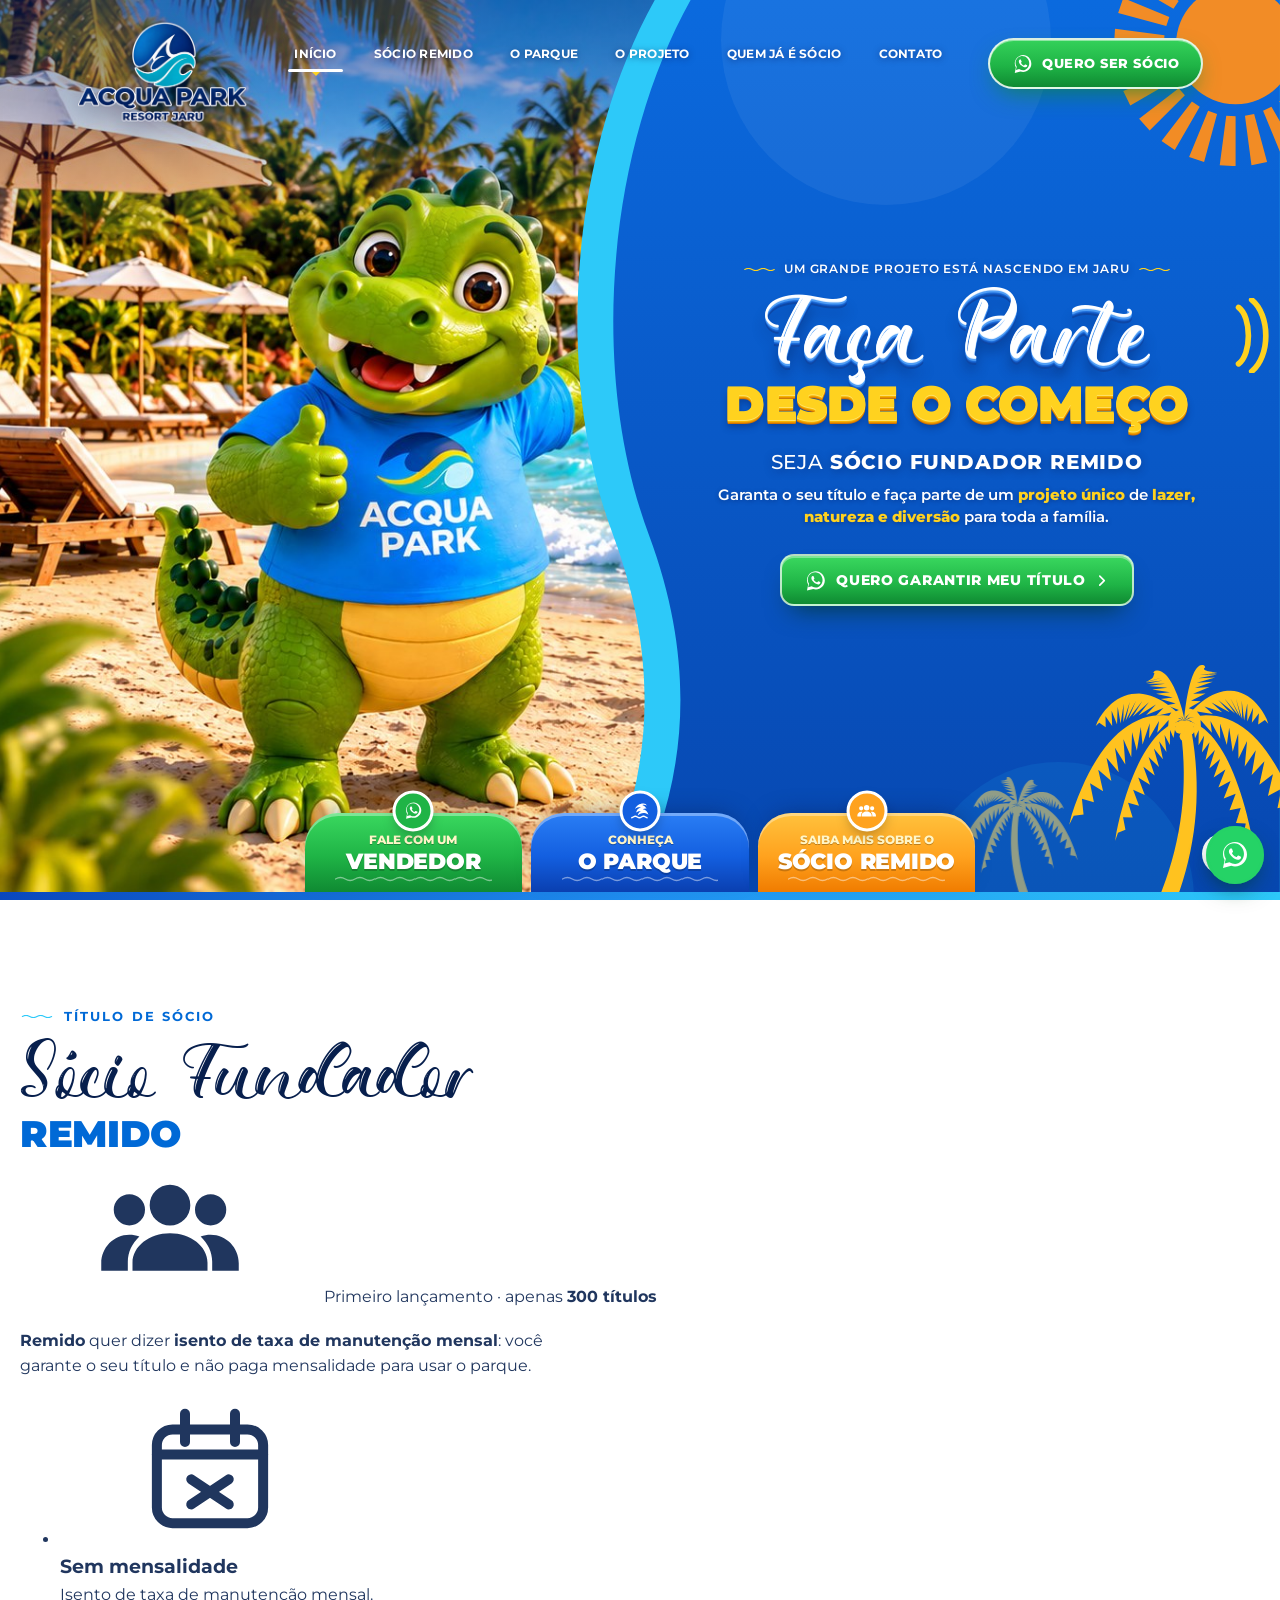
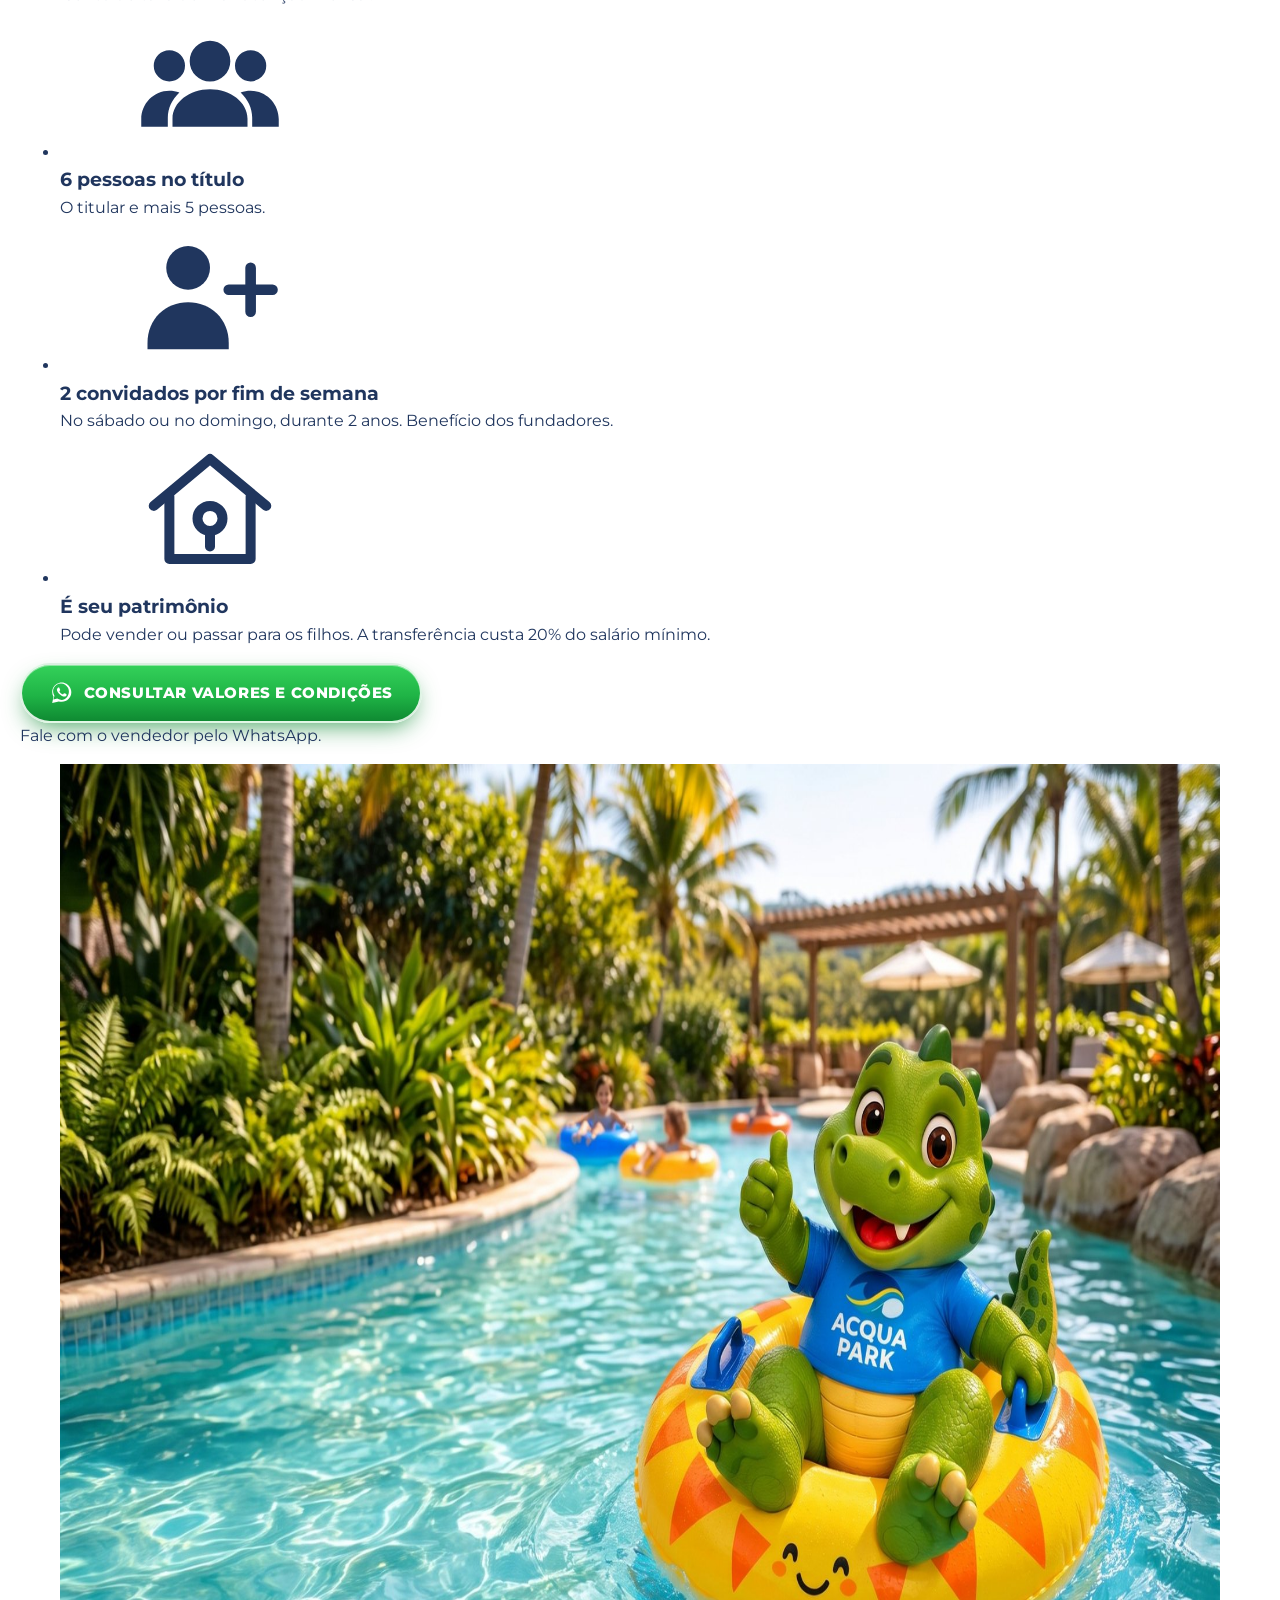
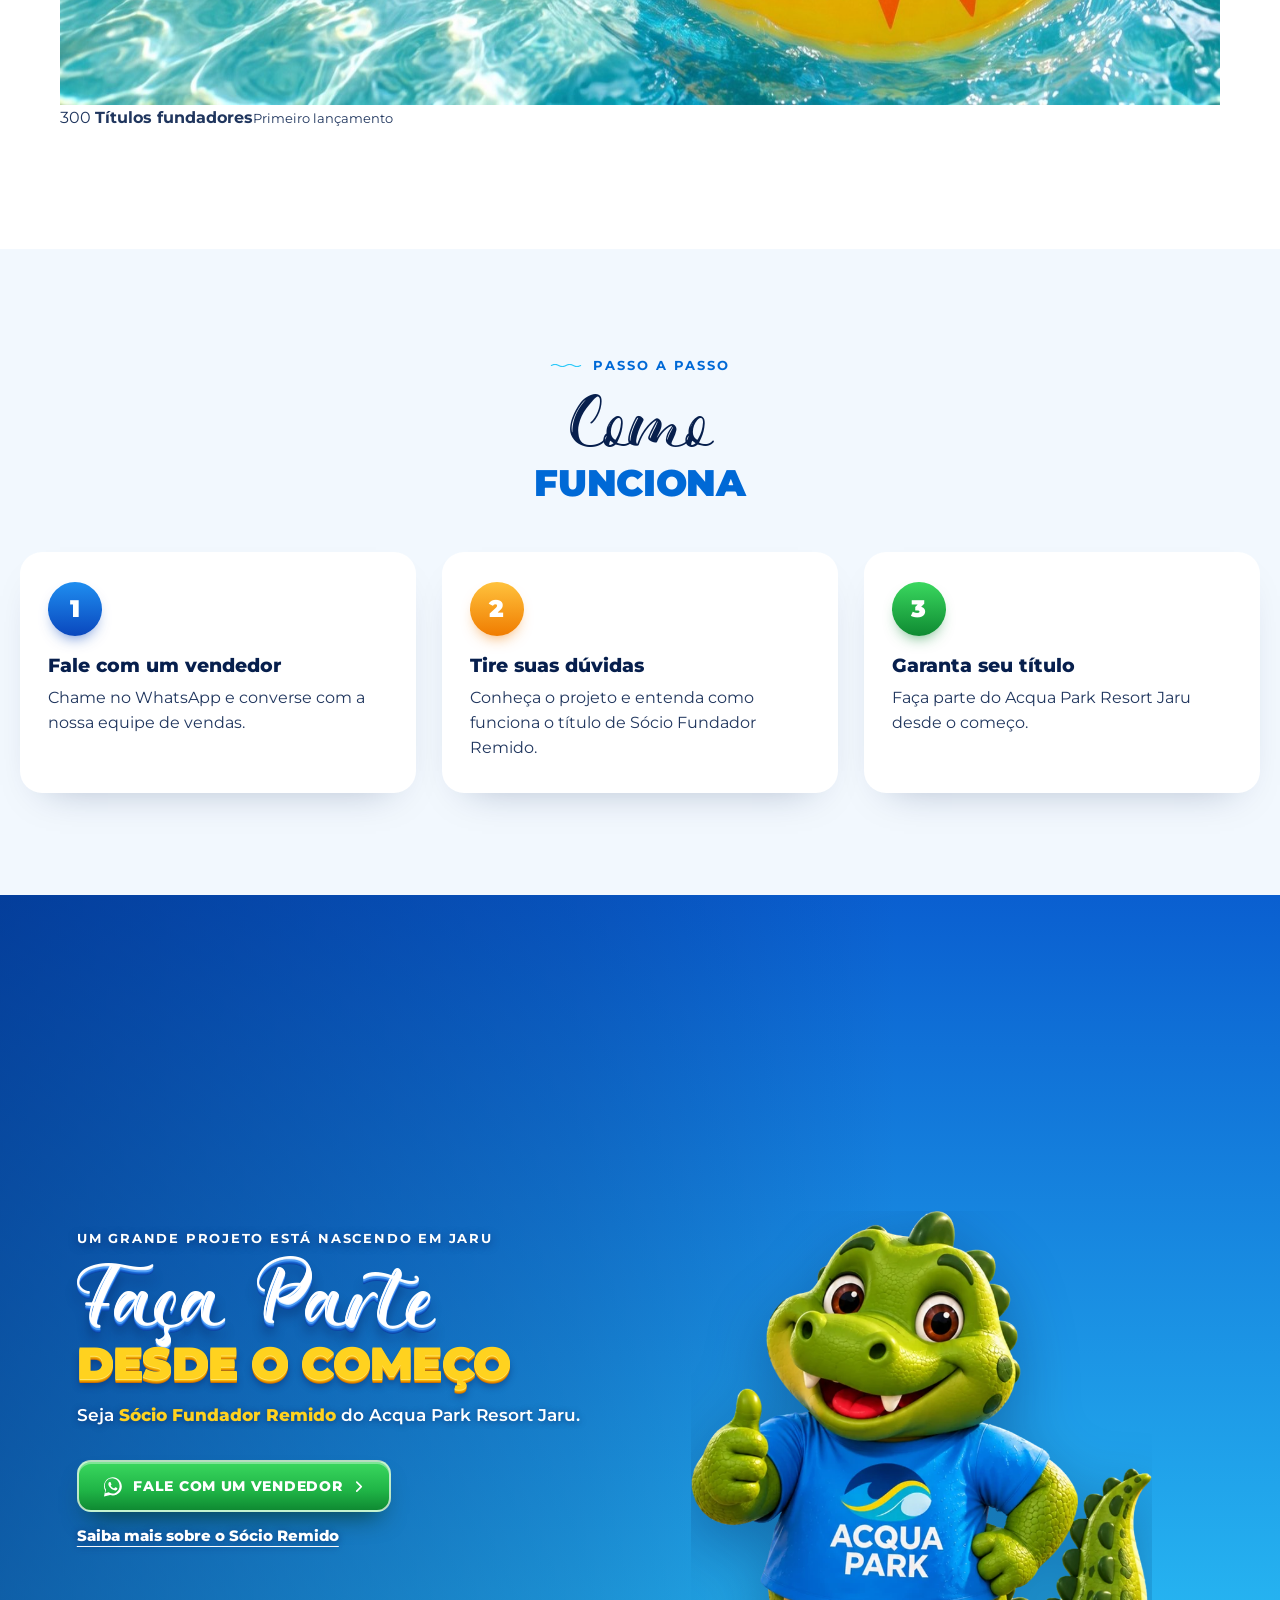
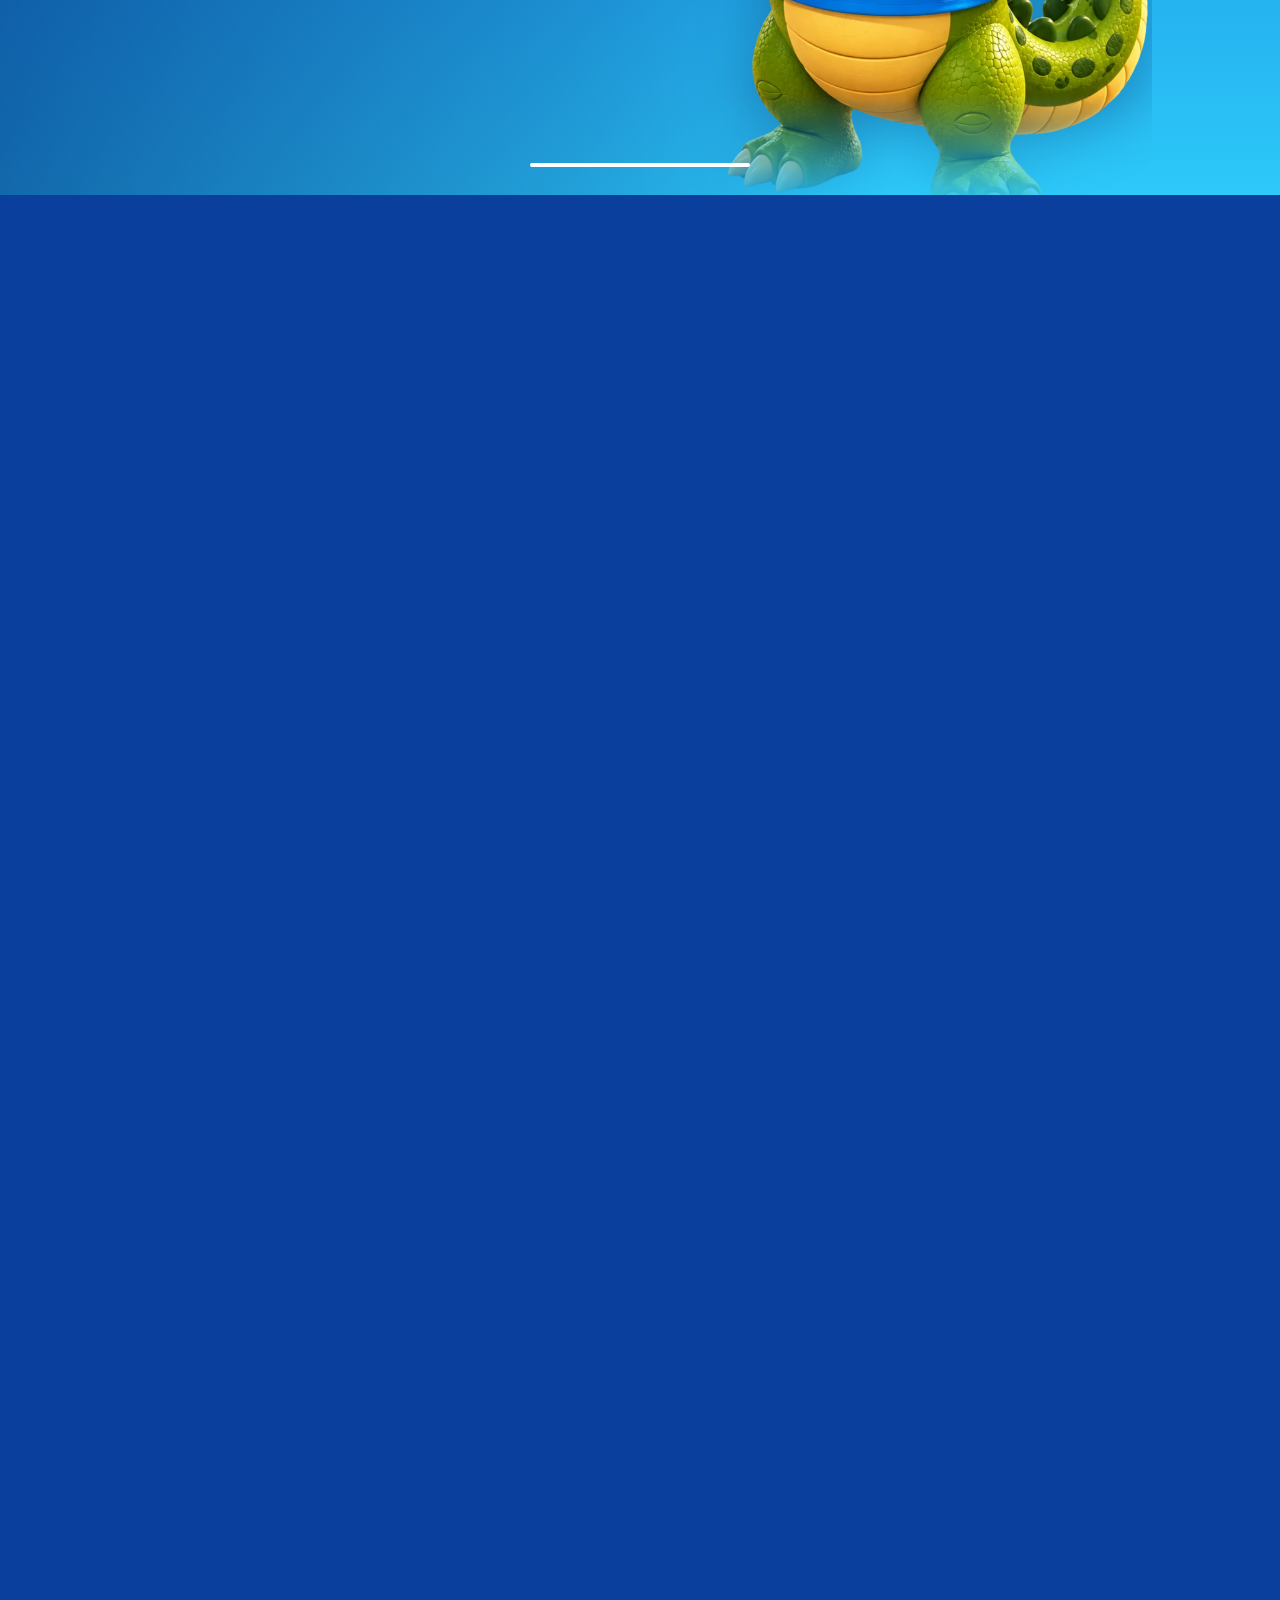
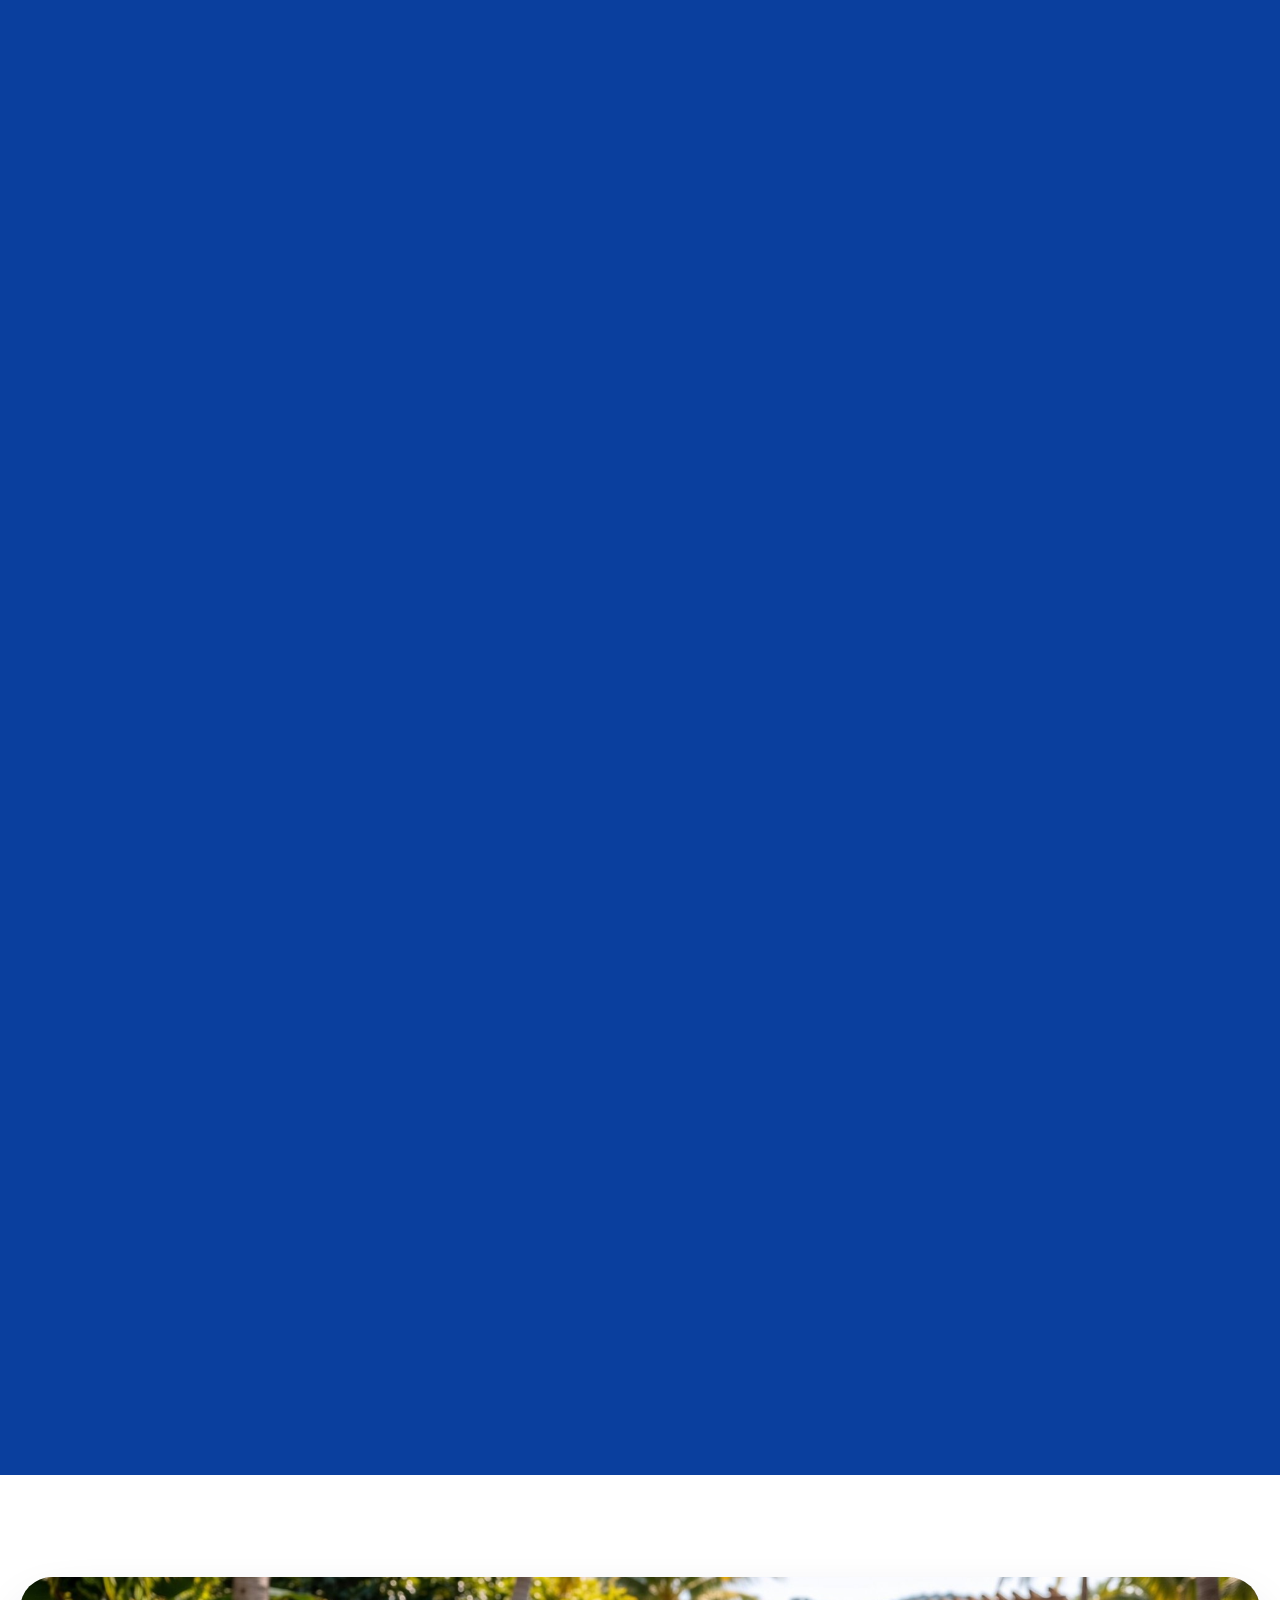
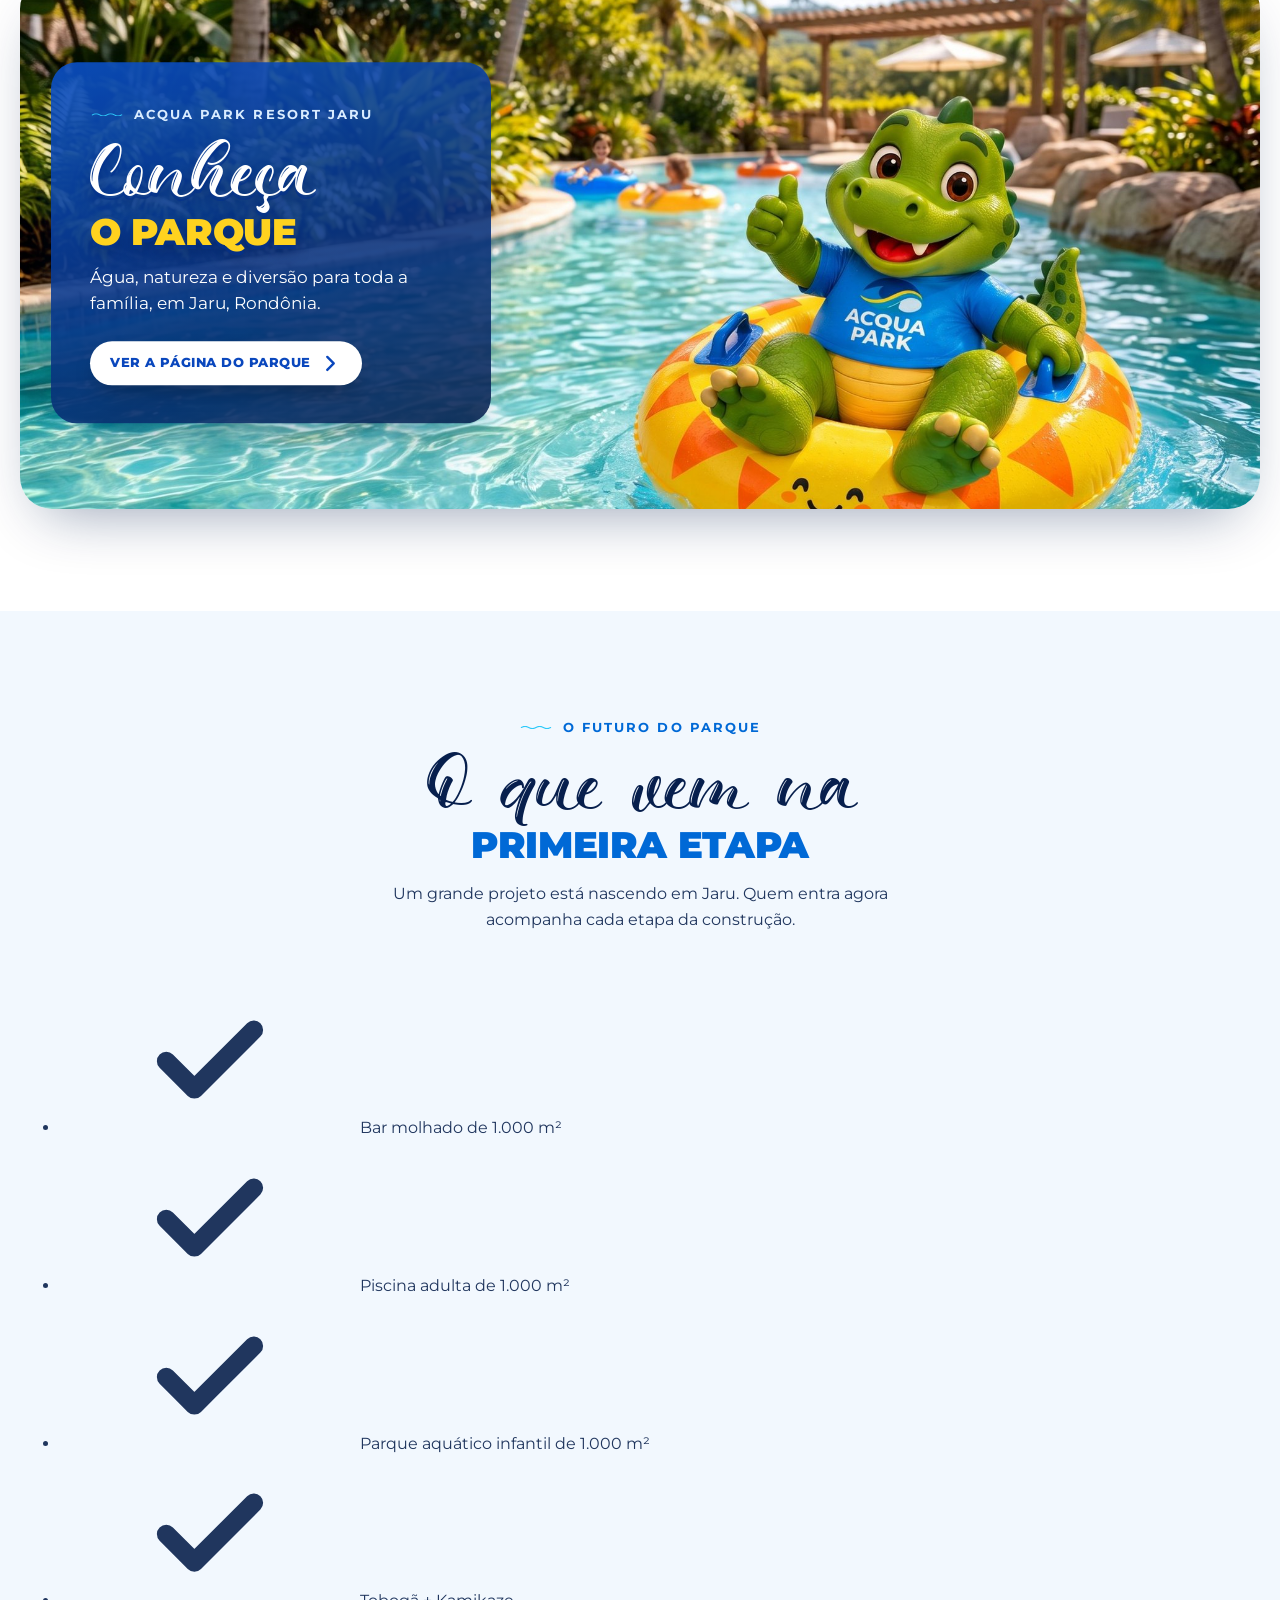
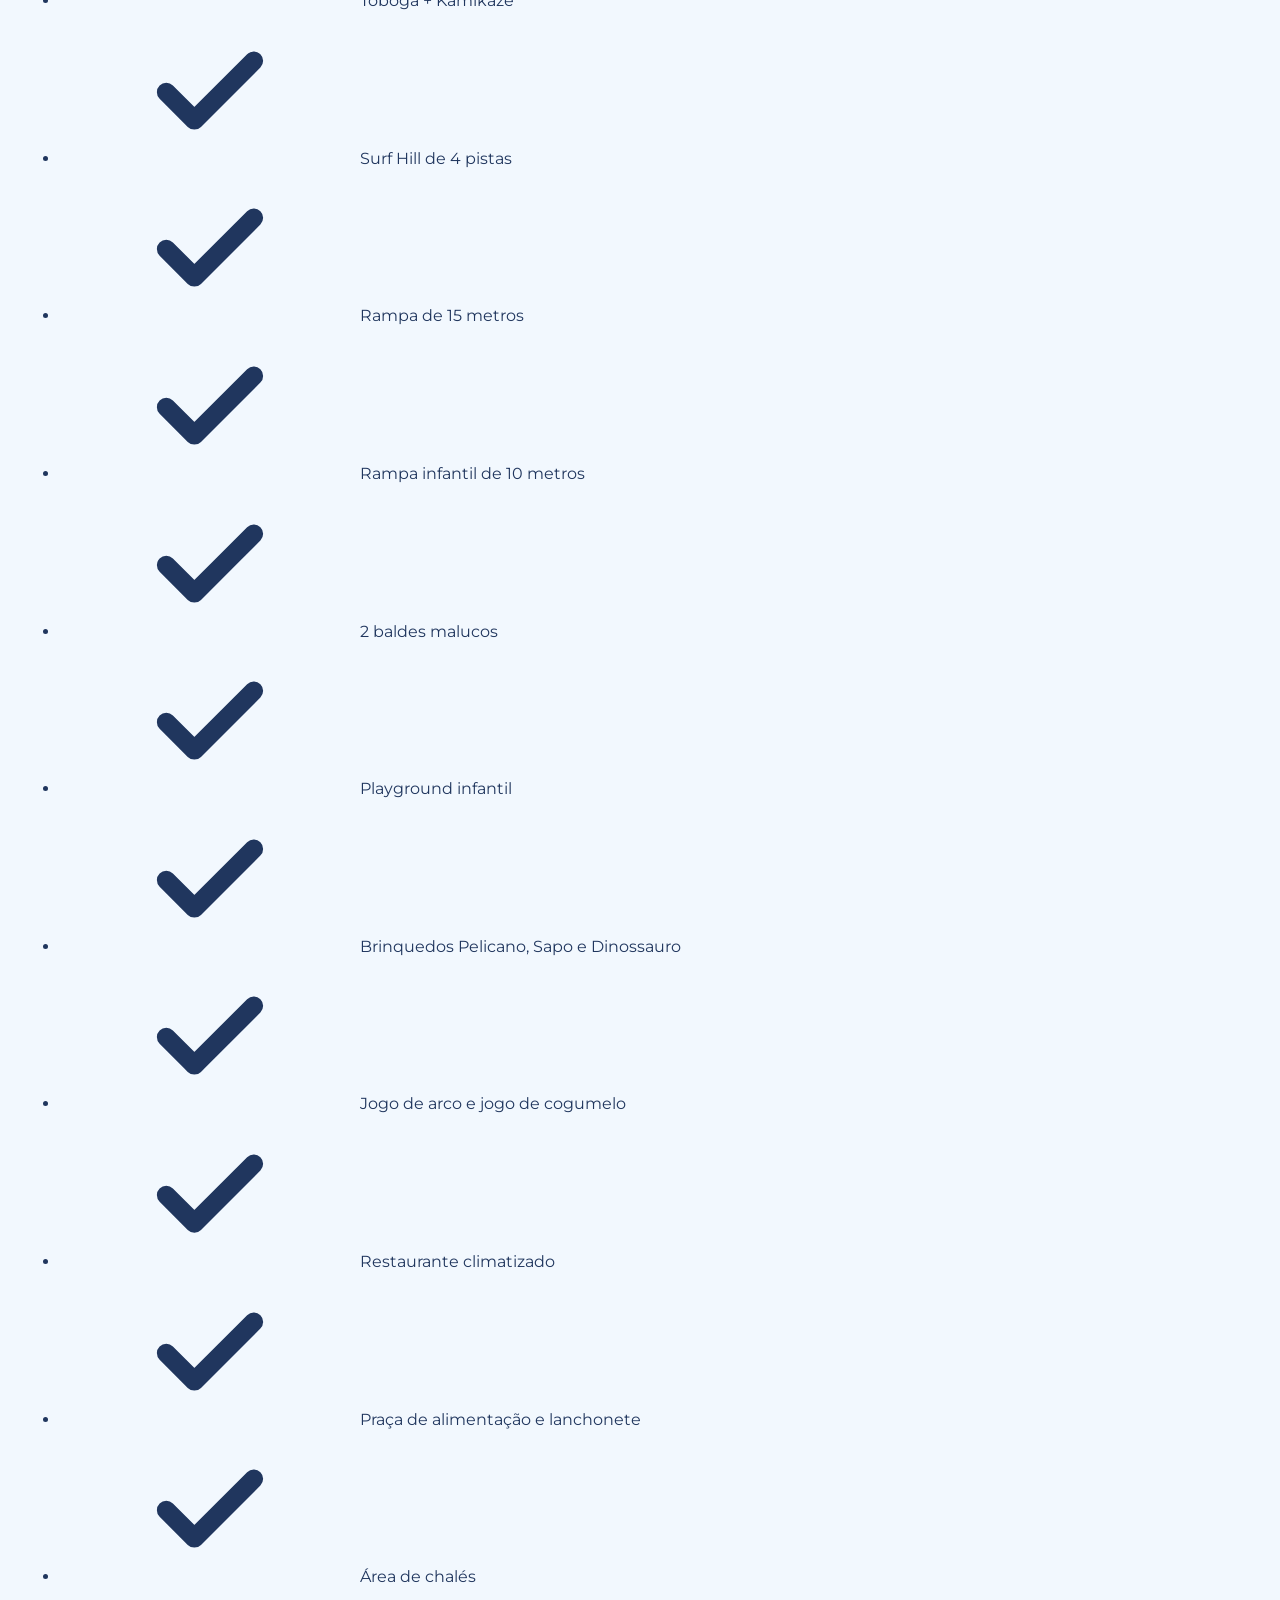
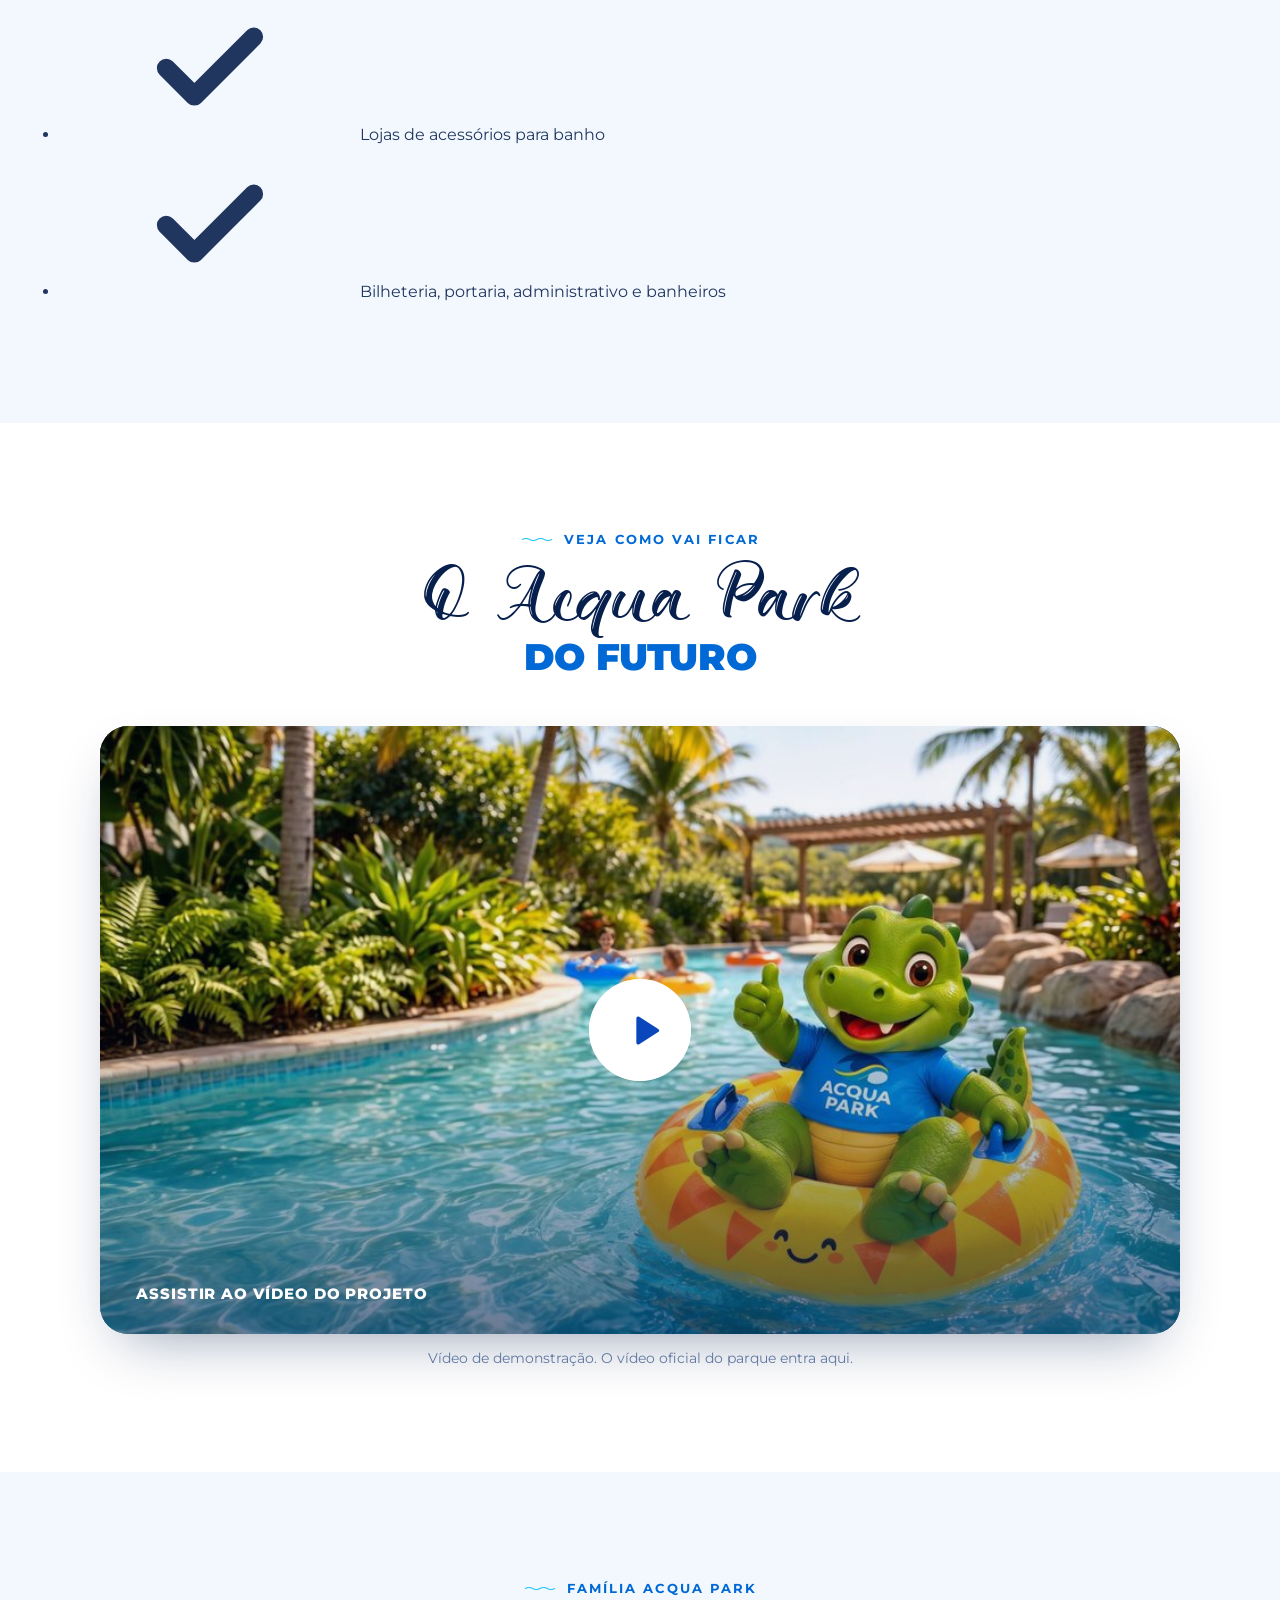
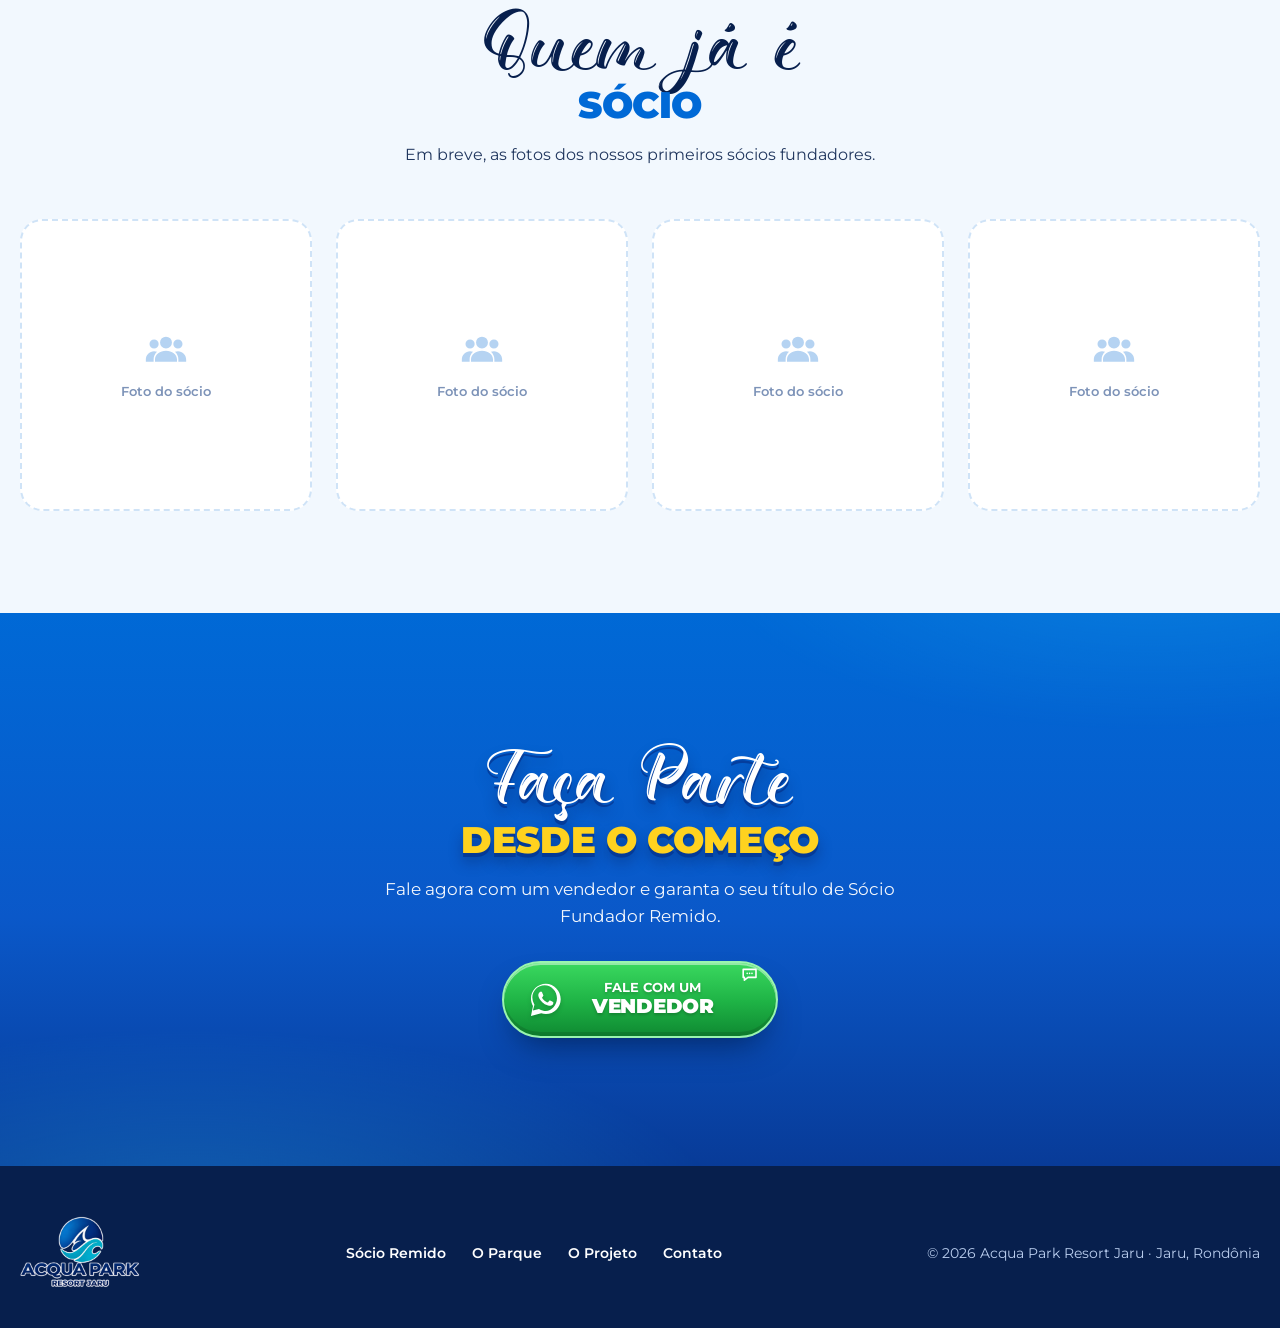
==== commit 89e63a04: "Update index.html" ====
--- a/acqua-park-vercel/index.html
+++ b/acqua-park-vercel/index.html
@@ -34,6 +34,11 @@
     <!-- ilustrações da Hero: coqueiro e sol -->
     <symbol id="i-palm" viewBox="100 80 840 920"><g fill="currentColor"><path d="M410.0 1000.0 L424.2 970.0 L437.4 939.8 L449.6 909.5 L460.8 879.2 L471.0 848.8 L480.2 818.2 L488.4 787.5 L495.6 756.8 L501.8 726.0 L507.0 695.0 L511.2 664.0 L514.4 632.8 L516.6 601.5 L517.8 570.2 L518.0 538.8 L517.2 507.2 L515.4 475.5 L512.6 443.8 L508.8 412.0 L504.0 380.0 L536.0 380.0 L542.2 412.0 L547.4 443.8 L551.6 475.5 L554.8 507.2 L557.0 538.8 L558.2 570.2 L558.4 601.5 L557.6 632.8 L555.8 664.0 L553.0 695.0 L549.2 726.0 L544.4 756.8 L538.6 787.5 L531.8 818.2 L524.0 848.8 L515.2 879.2 L505.4 909.5 L494.6 939.8 L482.8 970.0 L470.0 1000.0Z"/><path d="M520.0 380.0 L504.3 371.9 L487.9 367.0 L471.5 363.8 L454.9 362.2 L438.4 362.2 L421.9 363.8 L405.6 367.0 L389.4 371.8 L373.5 378.1 L357.8 386.0 L342.4 395.4 L327.4 406.2 L312.8 418.5 L298.5 432.3 L284.6 447.4 L271.1 463.9 L258.0 481.8 L245.3 501.0 L233.0 521.6 L221.0 543.5 L209.4 566.8 L198.3 591.4 L187.5 617.3 L177.2 644.6 L167.6 673.4 L160.0 704.0 L160.0 704.0 L174.1 675.9 L204.9 671.9 L199.7 622.8 L237.2 634.0 L225.1 574.9 L265.9 599.2 L250.8 532.4 L291.7 567.9 L276.7 495.2 L314.8 540.2 L303.0 463.4 L335.4 515.6 L329.5 436.8 L354.0 493.4 L356.4 415.3 L371.4 472.9 L383.7 398.8 L389.2 453.2 L411.6 387.0 L409.6 434.3 L440.6 379.7 L435.3 416.6 L470.8 377.1 L468.9 400.8 L502.8 378.8 L520.0 380.0Z"/><path d="M520.0 380.0 L509.6 365.9 L498.1 354.0 L486.4 343.3 L474.5 333.6 L462.6 325.0 L450.7 317.4 L438.7 310.9 L426.7 305.4 L414.7 300.9 L402.6 297.6 L390.6 295.4 L378.6 294.4 L366.7 294.5 L355.0 295.8 L343.5 298.2 L332.2 301.8 L321.3 306.5 L310.8 312.3 L300.6 319.2 L290.8 327.1 L281.5 336.0 L272.5 345.8 L264.0 356.7 L256.0 368.5 L248.6 381.4 L242.9 396.0 L242.9 396.0 L253.9 385.1 L274.2 399.9 L273.4 364.9 L294.3 395.3 L292.5 348.3 L309.5 391.3 L311.5 335.4 L320.7 387.9 L330.3 326.1 L328.9 384.0 L349.1 320.3 L336.3 378.9 L368.3 317.6 L345.2 372.8 L388.1 318.1 L358.2 366.8 L409.0 321.8 L376.4 362.6 L431.0 328.8 L400.4 361.6 L454.4 339.3 L430.3 364.7 L479.1 353.4 L466.6 372.2 L505.4 370.9 L520.0 380.0Z"/><path d="M520.0 380.0 L518.3 366.5 L515.3 353.9 L512.1 342.0 L508.7 330.6 L505.2 319.8 L501.7 309.6 L498.1 299.9 L494.4 290.7 L490.7 282.2 L487.0 274.1 L483.2 266.6 L479.3 259.7 L475.4 253.3 L471.4 247.4 L467.4 242.1 L463.3 237.4 L459.1 233.2 L454.8 229.7 L450.4 226.7 L446.0 224.5 L441.5 222.9 L437.0 222.2 L432.7 222.3 L428.6 223.3 L425.1 225.2 L422.8 229.0 L422.8 229.0 L426.4 230.5 L419.1 251.8 L431.5 232.5 L409.9 257.7 L436.0 235.5 L402.1 258.2 L440.8 239.7 L398.4 258.0 L446.3 245.7 L398.9 259.5 L452.5 253.7 L402.8 263.7 L459.3 263.7 L409.7 271.0 L466.7 275.9 L419.3 281.3 L474.8 290.2 L431.5 294.7 L483.4 306.6 L446.3 311.1 L492.6 325.1 L464.0 330.6 L502.5 345.7 L485.3 353.2 L513.3 368.3 L520.0 380.0Z"/><path d="M520.0 380.0 L519.9 365.1 L521.3 351.1 L523.0 337.7 L524.9 325.0 L526.8 313.0 L528.9 301.6 L531.0 290.8 L533.2 280.7 L535.5 271.2 L537.9 262.3 L540.3 254.0 L542.8 246.4 L545.3 239.4 L548.0 233.0 L550.7 227.2 L553.6 222.1 L556.5 217.5 L559.6 213.6 L562.9 210.2 L566.5 207.6 L570.3 205.6 L574.4 204.7 L578.5 205.1 L582.0 206.7 L584.3 209.4 L584.7 213.5 L584.7 213.5 L581.4 214.2 L584.8 237.9 L578.6 215.8 L603.5 241.2 L577.5 217.9 L617.7 234.2 L575.5 221.4 L623.3 229.5 L572.4 227.2 L624.0 229.8 L568.5 235.7 L621.5 234.8 L564.0 246.7 L616.2 243.9 L558.9 260.3 L608.6 257.0 L553.3 276.5 L598.5 273.7 L547.3 295.2 L586.1 294.1 L540.7 316.4 L571.0 318.0 L533.5 340.1 L552.2 345.9 L525.4 366.2 L520.0 380.0Z"/><path d="M520.0 380.0 L529.5 365.1 L540.2 352.2 L551.2 340.6 L562.3 330.1 L573.4 320.7 L584.7 312.3 L596.0 305.1 L607.4 298.9 L618.8 293.9 L630.3 290.0 L641.8 287.2 L653.3 285.7 L664.8 285.5 L676.0 286.5 L687.1 288.8 L697.9 292.3 L708.4 297.0 L718.5 302.8 L728.1 309.8 L737.4 317.8 L746.2 326.9 L754.6 337.0 L762.6 348.1 L770.1 360.2 L777.0 373.5 L782.1 388.5 L782.1 388.5 L771.5 377.0 L750.6 390.9 L752.9 355.9 L730.8 385.5 L734.7 338.7 L716.4 381.4 L716.7 325.6 L706.6 378.1 L699.1 316.4 L700.5 374.5 L681.5 310.9 L695.8 369.4 L663.7 308.7 L689.4 363.0 L645.2 309.8 L678.3 356.7 L625.7 314.3 L661.2 352.8 L604.9 322.4 L637.9 352.9 L582.7 334.4 L608.7 357.9 L559.2 350.2 L572.9 368.0 L534.1 369.7 L520.0 380.0Z"/><path d="M520.0 380.0 L536.2 371.8 L553.0 366.9 L570.0 363.8 L587.0 362.4 L604.0 362.7 L620.9 364.7 L637.8 368.4 L654.4 373.7 L670.8 380.8 L686.8 389.4 L702.6 399.6 L718.0 411.4 L733.0 424.8 L747.6 439.6 L761.8 455.9 L775.7 473.7 L789.1 493.0 L802.2 513.6 L814.9 535.8 L827.2 559.3 L839.0 584.3 L850.5 610.7 L861.6 638.6 L872.2 667.9 L882.1 698.7 L890.0 731.5 L890.0 731.5 L875.6 701.2 L844.1 694.7 L849.4 643.8 L810.8 652.7 L823.2 592.1 L781.1 614.1 L796.8 546.2 L754.3 579.5 L770.1 506.0 L730.2 548.9 L743.1 471.5 L708.5 521.9 L715.8 442.6 L689.0 497.8 L688.1 419.2 L670.9 475.9 L660.0 401.1 L652.6 455.2 L631.2 388.2 L631.8 435.4 L601.5 380.2 L605.8 417.0 L570.5 377.1 L571.8 400.8 L537.6 378.7 L520.0 380.0Z"/><path d="M520.0 380.0 L509.2 380.1 L498.5 382.6 L488.0 386.3 L477.6 391.3 L467.3 397.4 L457.2 404.7 L447.2 412.9 L437.5 422.2 L428.0 432.6 L418.7 443.9 L409.6 456.2 L400.7 469.5 L392.1 483.7 L383.8 498.9 L375.6 515.1 L367.7 532.2 L360.0 550.2 L352.5 569.2 L345.3 589.1 L338.3 609.9 L331.6 631.7 L325.1 654.4 L318.8 678.0 L312.9 702.6 L307.5 728.2 L303.5 755.0 L303.5 755.0 L312.5 729.5 L335.8 720.1 L328.3 680.8 L358.3 681.5 L344.0 635.8 L378.2 644.9 L359.8 594.5 L396.2 610.9 L375.7 556.9 L412.6 579.4 L391.8 523.0 L427.4 550.5 L408.1 492.9 L440.8 524.0 L424.6 466.3 L452.9 499.4 L441.2 443.4 L463.9 476.6 L458.1 423.9 L474.6 454.8 L475.2 407.9 L485.9 433.4 L492.7 395.0 L499.5 411.3 L510.8 385.0 L520.0 380.0Z"/><path d="M520.0 380.0 L530.9 380.1 L541.5 382.7 L552.1 386.7 L562.5 392.0 L572.9 398.5 L583.0 406.1 L593.0 414.9 L602.7 424.8 L612.2 435.8 L621.5 447.8 L630.6 460.9 L639.4 475.1 L648.0 490.2 L656.4 506.4 L664.5 523.6 L672.4 541.9 L680.1 561.1 L687.5 581.3 L694.8 602.6 L701.7 624.9 L708.5 648.1 L715.0 672.4 L721.2 697.7 L727.1 724.0 L732.5 751.4 L736.5 780.0 L736.5 780.0 L727.5 752.6 L703.9 741.1 L711.7 700.3 L681.2 698.9 L696.0 652.0 L661.1 659.0 L680.2 607.7 L642.9 622.0 L664.2 567.4 L626.3 588.0 L648.1 531.2 L611.3 556.8 L631.8 498.9 L597.8 528.4 L615.3 470.6 L585.7 502.3 L598.6 446.2 L574.7 478.3 L581.8 425.6 L564.2 455.8 L564.7 408.7 L553.3 433.9 L547.2 395.3 L540.1 411.5 L529.2 385.0 L520.0 380.0Z"/><circle cx="506" cy="404" r="16"/><circle cx="536" cy="408" r="16"/><circle cx="521" cy="428" r="16"/></g></symbol>
     <symbol id="i-sun" viewBox="0 0 400 400"><path fill="currentColor" d="M318.0 200.0 L400.0 200.0 L398.3 226.1 L317.0 215.4Z M314.0 230.5 L393.2 251.8 L384.8 276.5 L309.0 245.2Z M302.2 259.0 L373.2 300.0 L358.7 321.8 L293.6 271.8Z M283.4 283.4 L341.4 341.4 L321.8 358.7 L271.8 293.6Z M259.0 302.2 L300.0 373.2 L276.5 384.8 L245.2 309.0Z M230.5 314.0 L251.8 393.2 L226.1 398.3 L215.4 317.0Z M200.0 318.0 L200.0 400.0 L173.9 398.3 L184.6 317.0Z M169.5 314.0 L148.2 393.2 L123.5 384.8 L154.8 309.0Z M141.0 302.2 L100.0 373.2 L78.2 358.7 L128.2 293.6Z M116.6 283.4 L58.6 341.4 L41.3 321.8 L106.4 271.8Z M97.8 259.0 L26.8 300.0 L15.2 276.5 L91.0 245.2Z M86.0 230.5 L6.8 251.8 L1.7 226.1 L83.0 215.4Z M82.0 200.0 L0.0 200.0 L1.7 173.9 L83.0 184.6Z M86.0 169.5 L6.8 148.2 L15.2 123.5 L91.0 154.8Z M97.8 141.0 L26.8 100.0 L41.3 78.2 L106.4 128.2Z M116.6 116.6 L58.6 58.6 L78.2 41.3 L128.2 106.4Z M141.0 97.8 L100.0 26.8 L123.5 15.2 L154.8 91.0Z M169.5 86.0 L148.2 6.8 L173.9 1.7 L184.6 83.0Z M200.0 82.0 L200.0 0.0 L226.1 1.7 L215.4 83.0Z M230.5 86.0 L251.8 6.8 L276.5 15.2 L245.2 91.0Z M259.0 97.8 L300.0 26.8 L321.8 41.3 L271.8 106.4Z M283.4 116.6 L341.4 58.6 L358.7 78.2 L293.6 128.2Z M302.2 141.0 L373.2 100.0 L384.8 123.5 L309.0 154.8Z M314.0 169.5 L393.2 148.2 L398.3 173.9 L317.0 184.6Z"/><circle cx="200" cy="200" r="98" fill="currentColor"/></symbol>
+    <!-- ícones dos benefícios -->
+    <symbol id="i-nofee" viewBox="0 0 48 48"><g fill="none" stroke="currentColor" stroke-width="3.2" stroke-linecap="round" stroke-linejoin="round"><rect x="7" y="11" width="34" height="30" rx="5"/><path d="M7 19h34M16 6v9M32 6v9"/><path d="m18 27 12 8M30 27l-12 8"/></g></symbol>
+    <symbol id="i-guests" viewBox="0 0 48 48"><g fill="currentColor"><circle cx="17" cy="15" r="7"/><path d="M4 39c0-7.7 5.8-13 13-13s13 5.3 13 13v2H4z"/></g><path fill="none" stroke="currentColor" stroke-width="3.4" stroke-linecap="round" d="M37 15v14M30 22h14"/></symbol>
+    <symbol id="i-key" viewBox="0 0 48 48"><g fill="none" stroke="currentColor" stroke-width="3.2" stroke-linecap="round" stroke-linejoin="round"><path d="M6 23 24 8l18 15"/><path d="M11 20v20h26V20"/><circle cx="24" cy="27" r="4"/><path d="M24 31v5"/></g></symbol>
+    <symbol id="i-check" viewBox="0 0 24 24"><path fill="none" stroke="currentColor" stroke-width="3" stroke-linecap="round" stroke-linejoin="round" d="m5 12.5 4.5 4.5L19 7.5"/></symbol>
     <symbol id="i-drop" viewBox="0 0 24 32"><path fill="currentColor" d="M12 1.5C9 7.3 3 13.2 3 20a9 9 0 0 0 18 0c0-6.8-6-12.7-9-18.5Z"/></symbol>
   </svg>
 
@@ -181,31 +186,57 @@
          condição foi inventado.
          =================================================================== -->
 
-    <!-- SÓCIO REMIDO -->
-    <section class="section" id="socio-remido" aria-labelledby="t-socio">
-      <div class="container split">
-        <div class="split__text">
+    <!-- SÓCIO REMIDO ✏️ informações do título (conforme explicação do vendedor) -->
+    <section class="section socio" id="socio-remido" aria-labelledby="t-socio">
+      <div class="container socio__grid">
+        <div class="socio__text">
           <p class="eyebrow">Título de sócio</p>
           <h2 class="display" id="t-socio">Sócio Fundador <span>Remido</span></h2>
-          <p class="lead">Faça parte do Acqua Park Resort Jaru desde o primeiro dia e acompanhe de perto o nascimento de um projeto de lazer, natureza e diversão para toda a família.</p>
-          <div class="pending" role="note">
-            <strong>Conteúdo oficial em breve</strong>
-            <!-- ✏️ EDITAR: aqui entram as informações reais do título (o que inclui, condições, etc.) -->
-            Aqui entram as informações oficiais do título: o que está incluído e as condições de adesão.
+          <p class="socio__badge"><svg aria-hidden="true"><use href="#i-people"/></svg> Primeiro lançamento · apenas <strong>300 títulos</strong></p>
+          <p class="lead"><strong>Remido</strong> quer dizer <strong>isento de taxa de manutenção mensal</strong>: você garante o seu título e não paga mensalidade para usar o parque.</p>
+
+          <ul class="perks">
+            <li class="perk perk--green">
+              <span class="perk__icon"><svg aria-hidden="true"><use href="#i-nofee"/></svg></span>
+              <div><h3>Sem mensalidade</h3><p>Isento de taxa de manutenção mensal.</p></div>
+            </li>
+            <li class="perk perk--blue">
+              <span class="perk__icon"><svg aria-hidden="true"><use href="#i-people"/></svg></span>
+              <div><h3>6 pessoas no título</h3><p>O titular e mais 5 pessoas.</p></div>
+            </li>
+            <li class="perk perk--orange">
+              <span class="perk__icon"><svg aria-hidden="true"><use href="#i-guests"/></svg></span>
+              <div><h3>2 convidados por fim de semana</h3><p>No sábado ou no domingo, durante 2 anos. Benefício dos fundadores.</p></div>
+            </li>
+            <li class="perk perk--navy">
+              <span class="perk__icon"><svg aria-hidden="true"><use href="#i-key"/></svg></span>
+              <div><h3>É seu patrimônio</h3><p>Pode vender ou passar para os filhos. A transferência custa 20% do salário mínimo.</p></div>
+            </li>
+          </ul>
+
+          <div class="socio__cta">
+            <a class="btn-pill btn-pill--whats btn-pill--lg" href="#" data-whatsapp target="_blank" rel="noopener">
+              <svg class="icon" aria-hidden="true"><use href="#i-whatsapp"/></svg>
+              Consultar valores e condições
+            </a>
+            <p>Fale com o vendedor pelo WhatsApp.</p>
           </div>
-          <a class="btn-pill btn-pill--whats btn-pill--lg" href="#" data-whatsapp target="_blank" rel="noopener">
-            <svg class="icon" aria-hidden="true"><use href="#i-whatsapp"/></svg>
-            Quero ser sócio
-          </a>
-        </div>
-        <figure class="split__media photo photo--joca">
-          <img src="assets/img/joca-boia.jpg" alt="Joca, mascote do Acqua Park, descendo o tobogã na boia" loading="lazy" width="1672" height="941">
+        </div>
+
+        <figure class="socio__media">
+          <img src="assets/img/joca-boia.jpg" alt="Joca, mascote do Acqua Park, na boia na piscina do parque" loading="lazy" width="1672" height="941">
+          <!-- SELO "300 TÍTULOS" ✏️ -->
+          <figcaption class="ticket">
+            <span class="ticket__num">300</span>
+            <span class="ticket__txt"><b>Títulos fundadores</b><small>Primeiro lançamento</small></span>
+          </figcaption>
         </figure>
       </div>
     </section>
 
     <!-- COMO FUNCIONA -->
     <section class="section section--tint" id="como-funciona" aria-labelledby="t-como">
+      <div class="palms" aria-hidden="true"></div>
       <div class="container">
         <div class="section-head">
           <p class="eyebrow">Passo a passo</p>
@@ -313,17 +344,33 @@
       </div>
     </section>
 
-    <!-- O PROJETO / FUTURO DO PARQUE -->
+    <!-- O PROJETO / FUTURO DO PARQUE ✏️ lista da primeira etapa (conforme folder) -->
     <section class="section section--tint" id="o-projeto" aria-labelledby="t-projeto">
-      <div class="container narrow">
-        <p class="eyebrow">O futuro do parque</p>
-        <h2 class="display" id="t-projeto">Nosso <span>projeto</span></h2>
-        <p class="lead">Um grande projeto está nascendo em Jaru. Quem entra agora acompanha cada etapa da construção.</p>
-        <div class="pending" role="note">
-          <strong>Conteúdo oficial em breve</strong>
-          <!-- ✏️ EDITAR: etapas da obra, atrações previstas, imagens do projeto -->
-          Espaço reservado para as etapas da obra e as atrações previstas.
-        </div>
+      <div class="palms" aria-hidden="true"></div>
+      <div class="container">
+        <div class="section-head">
+          <p class="eyebrow">O futuro do parque</p>
+          <h2 class="display" id="t-projeto">O que vem na <span>primeira etapa</span></h2>
+          <p class="lead">Um grande projeto está nascendo em Jaru. Quem entra agora acompanha cada etapa da construção.</p>
+        </div>
+        <ul class="stage">
+          <li><svg aria-hidden="true"><use href="#i-check"/></svg>Bar molhado de 1.000 m²</li>
+          <li><svg aria-hidden="true"><use href="#i-check"/></svg>Piscina adulta de 1.000 m²</li>
+          <li><svg aria-hidden="true"><use href="#i-check"/></svg>Parque aquático infantil de 1.000 m²</li>
+          <li><svg aria-hidden="true"><use href="#i-check"/></svg>Tobogã + Kamikaze</li>
+          <li><svg aria-hidden="true"><use href="#i-check"/></svg>Surf Hill de 4 pistas</li>
+          <li><svg aria-hidden="true"><use href="#i-check"/></svg>Rampa de 15 metros</li>
+          <li><svg aria-hidden="true"><use href="#i-check"/></svg>Rampa infantil de 10 metros</li>
+          <li><svg aria-hidden="true"><use href="#i-check"/></svg>2 baldes malucos</li>
+          <li><svg aria-hidden="true"><use href="#i-check"/></svg>Playground infantil</li>
+          <li><svg aria-hidden="true"><use href="#i-check"/></svg>Brinquedos Pelicano, Sapo e Dinossauro</li>
+          <li><svg aria-hidden="true"><use href="#i-check"/></svg>Jogo de arco e jogo de cogumelo</li>
+          <li><svg aria-hidden="true"><use href="#i-check"/></svg>Restaurante climatizado</li>
+          <li><svg aria-hidden="true"><use href="#i-check"/></svg>Praça de alimentação e lanchonete</li>
+          <li><svg aria-hidden="true"><use href="#i-check"/></svg>Área de chalés</li>
+          <li><svg aria-hidden="true"><use href="#i-check"/></svg>Lojas de acessórios para banho</li>
+          <li><svg aria-hidden="true"><use href="#i-check"/></svg>Bilheteria, portaria, administrativo e banheiros</li>
+        </ul>
       </div>
     </section>
 
@@ -349,6 +396,7 @@
 
     <!-- QUEM JÁ É SÓCIO -->
     <section class="section section--tint" id="quem-ja-e-socio" aria-labelledby="t-socios">
+      <div class="palms" aria-hidden="true"></div>
       <div class="container">
         <div class="section-head">
           <p class="eyebrow">Família Acqua Park</p>
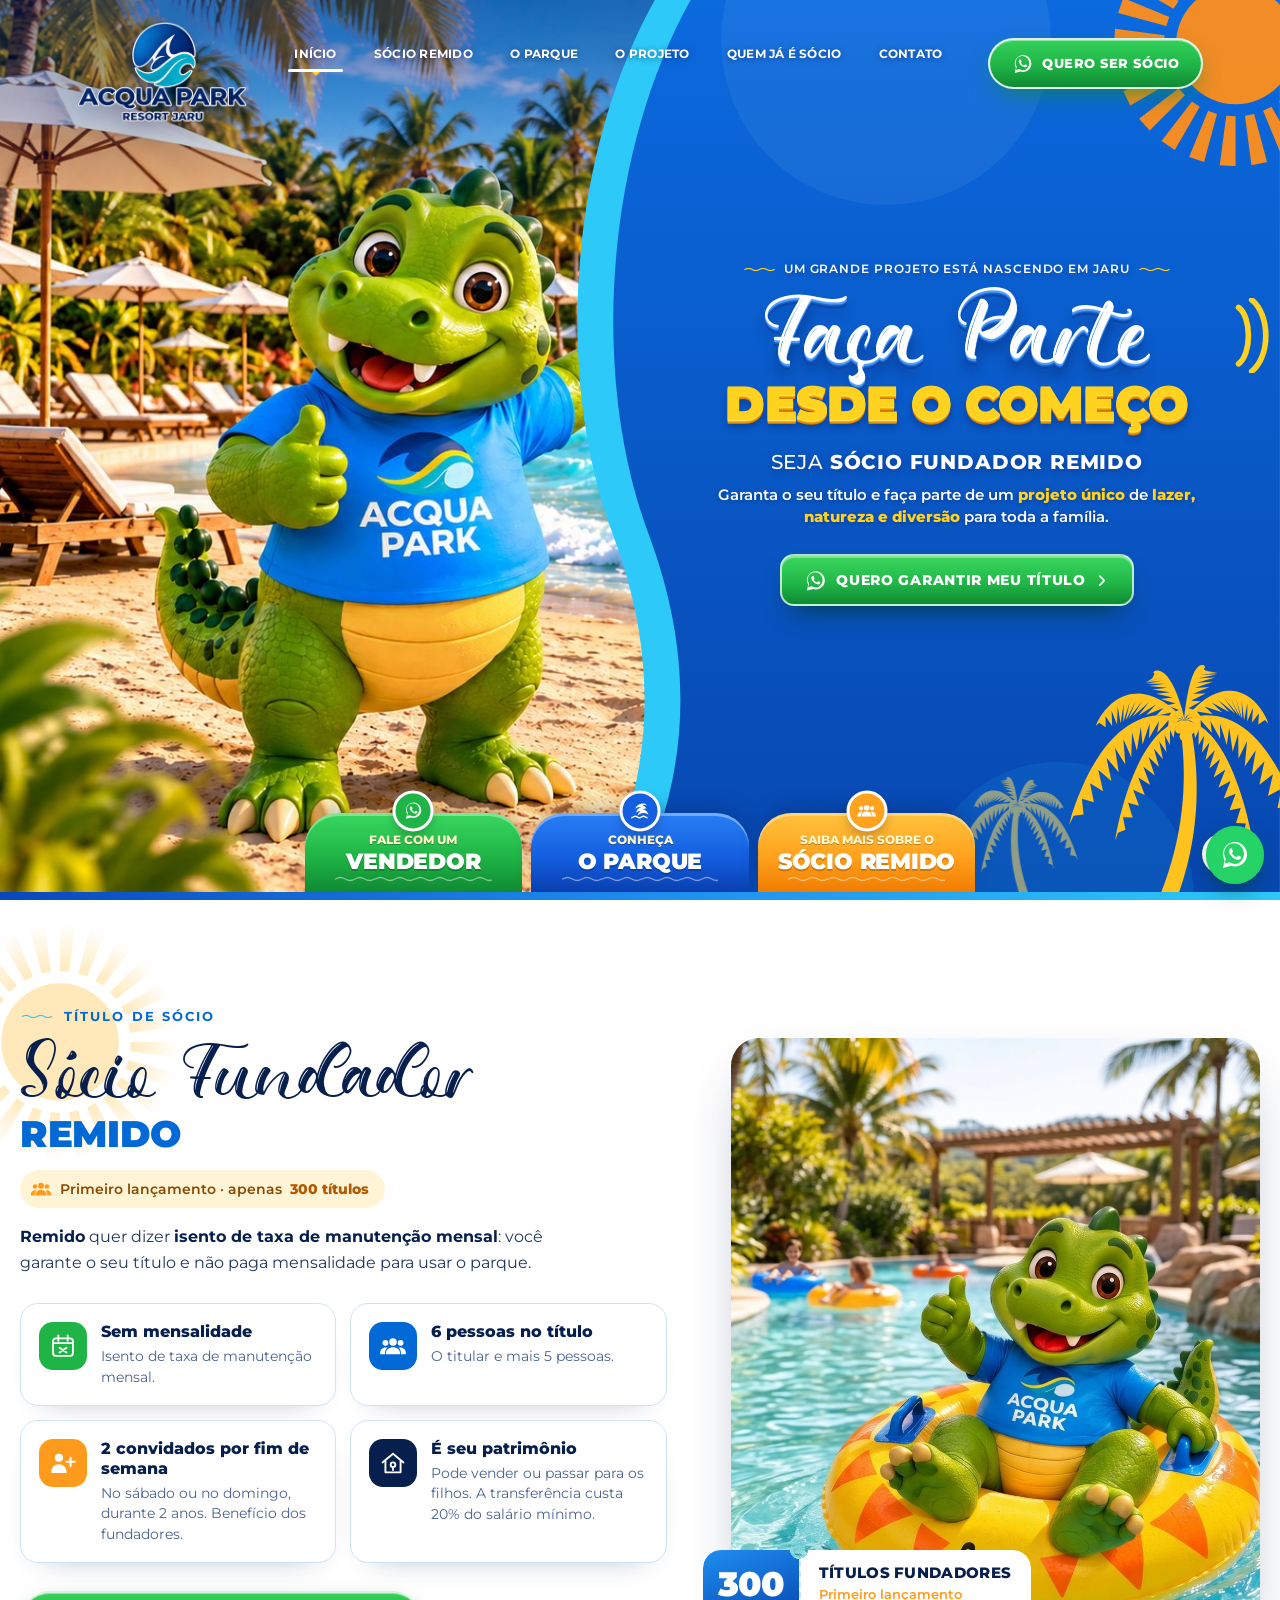
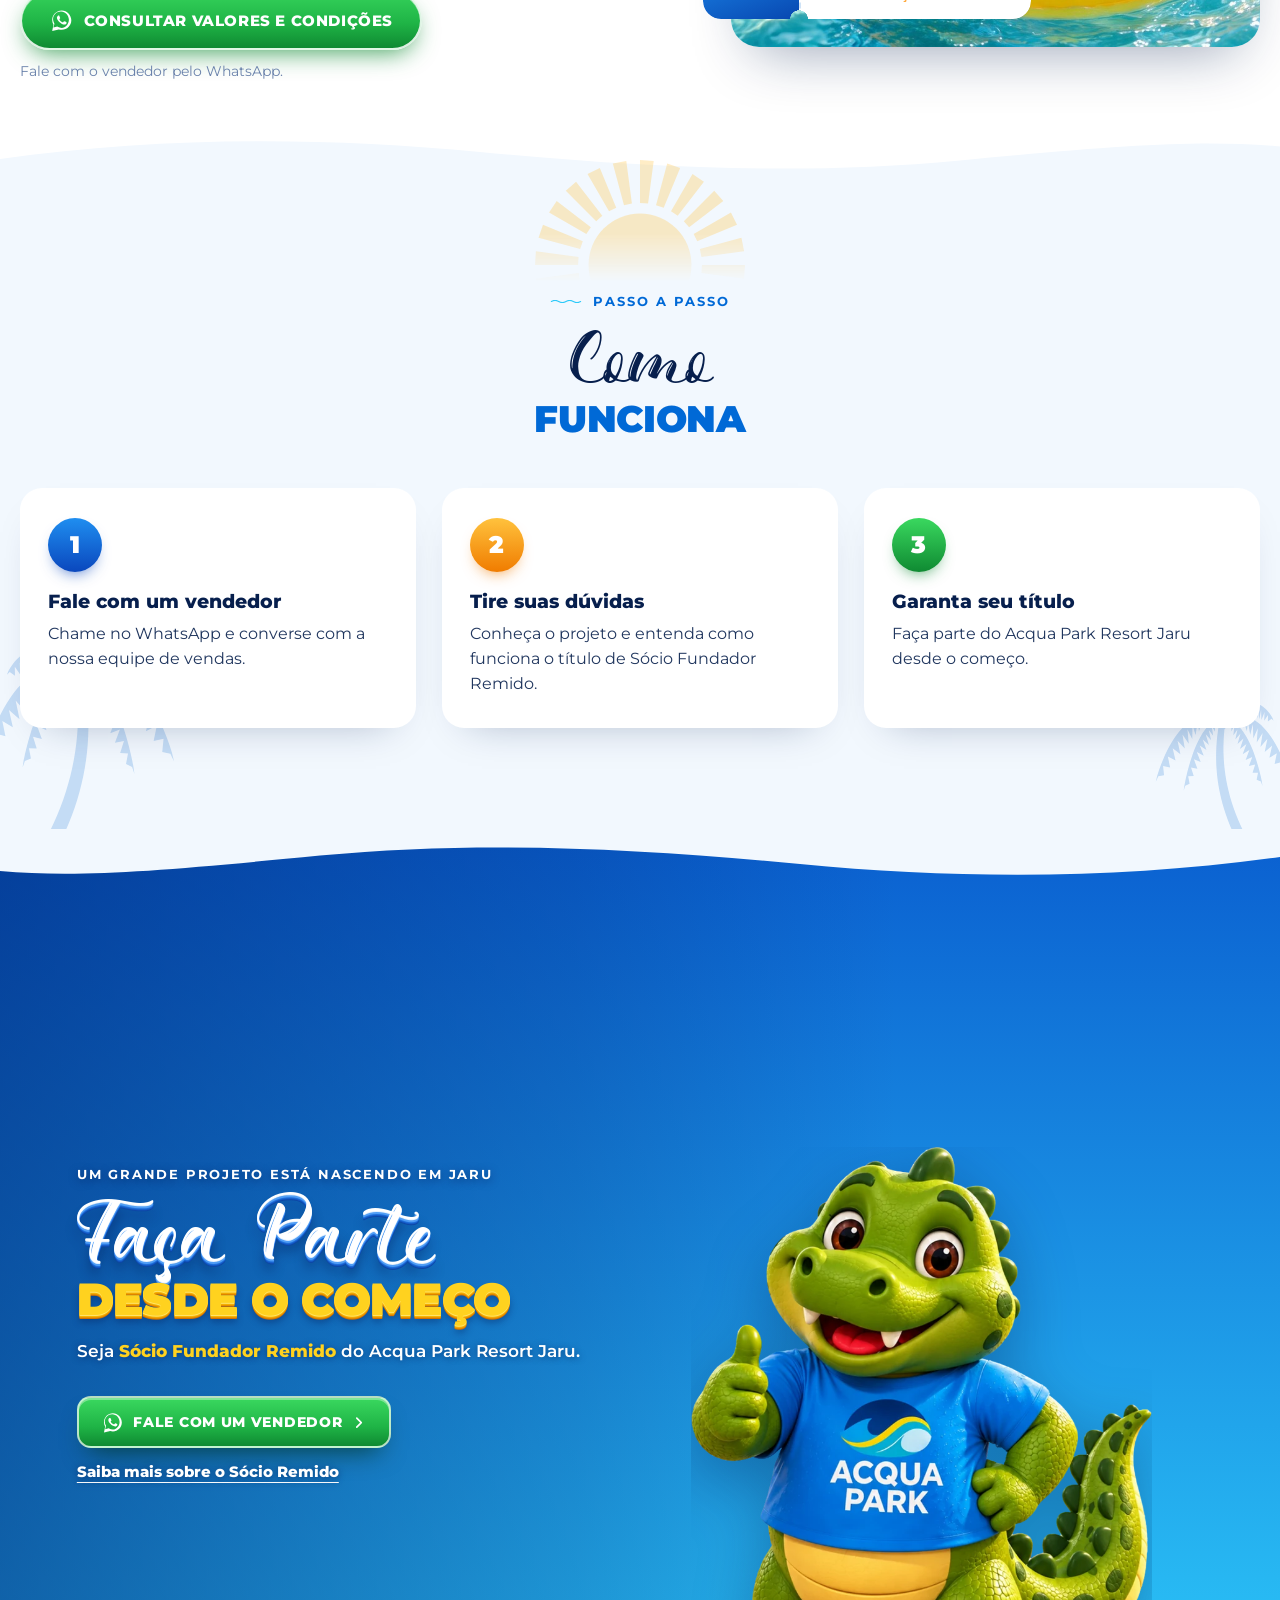
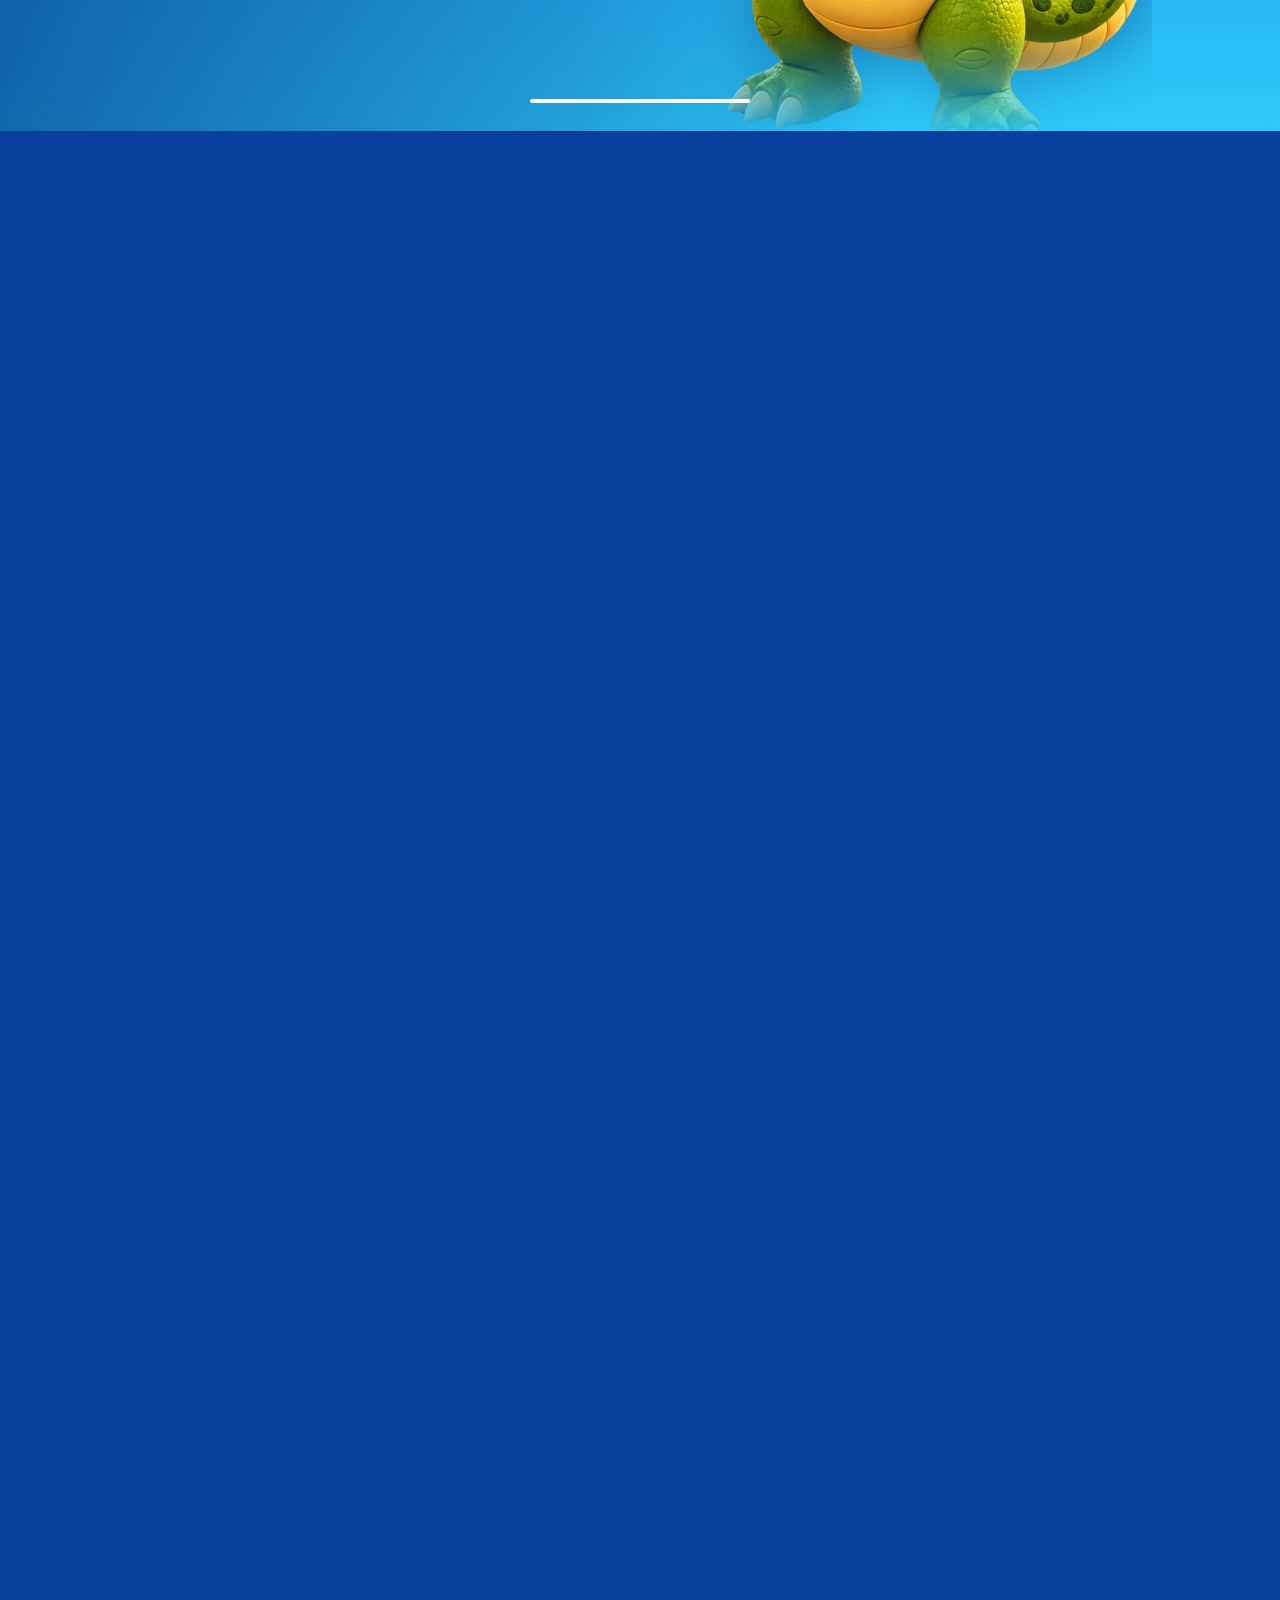
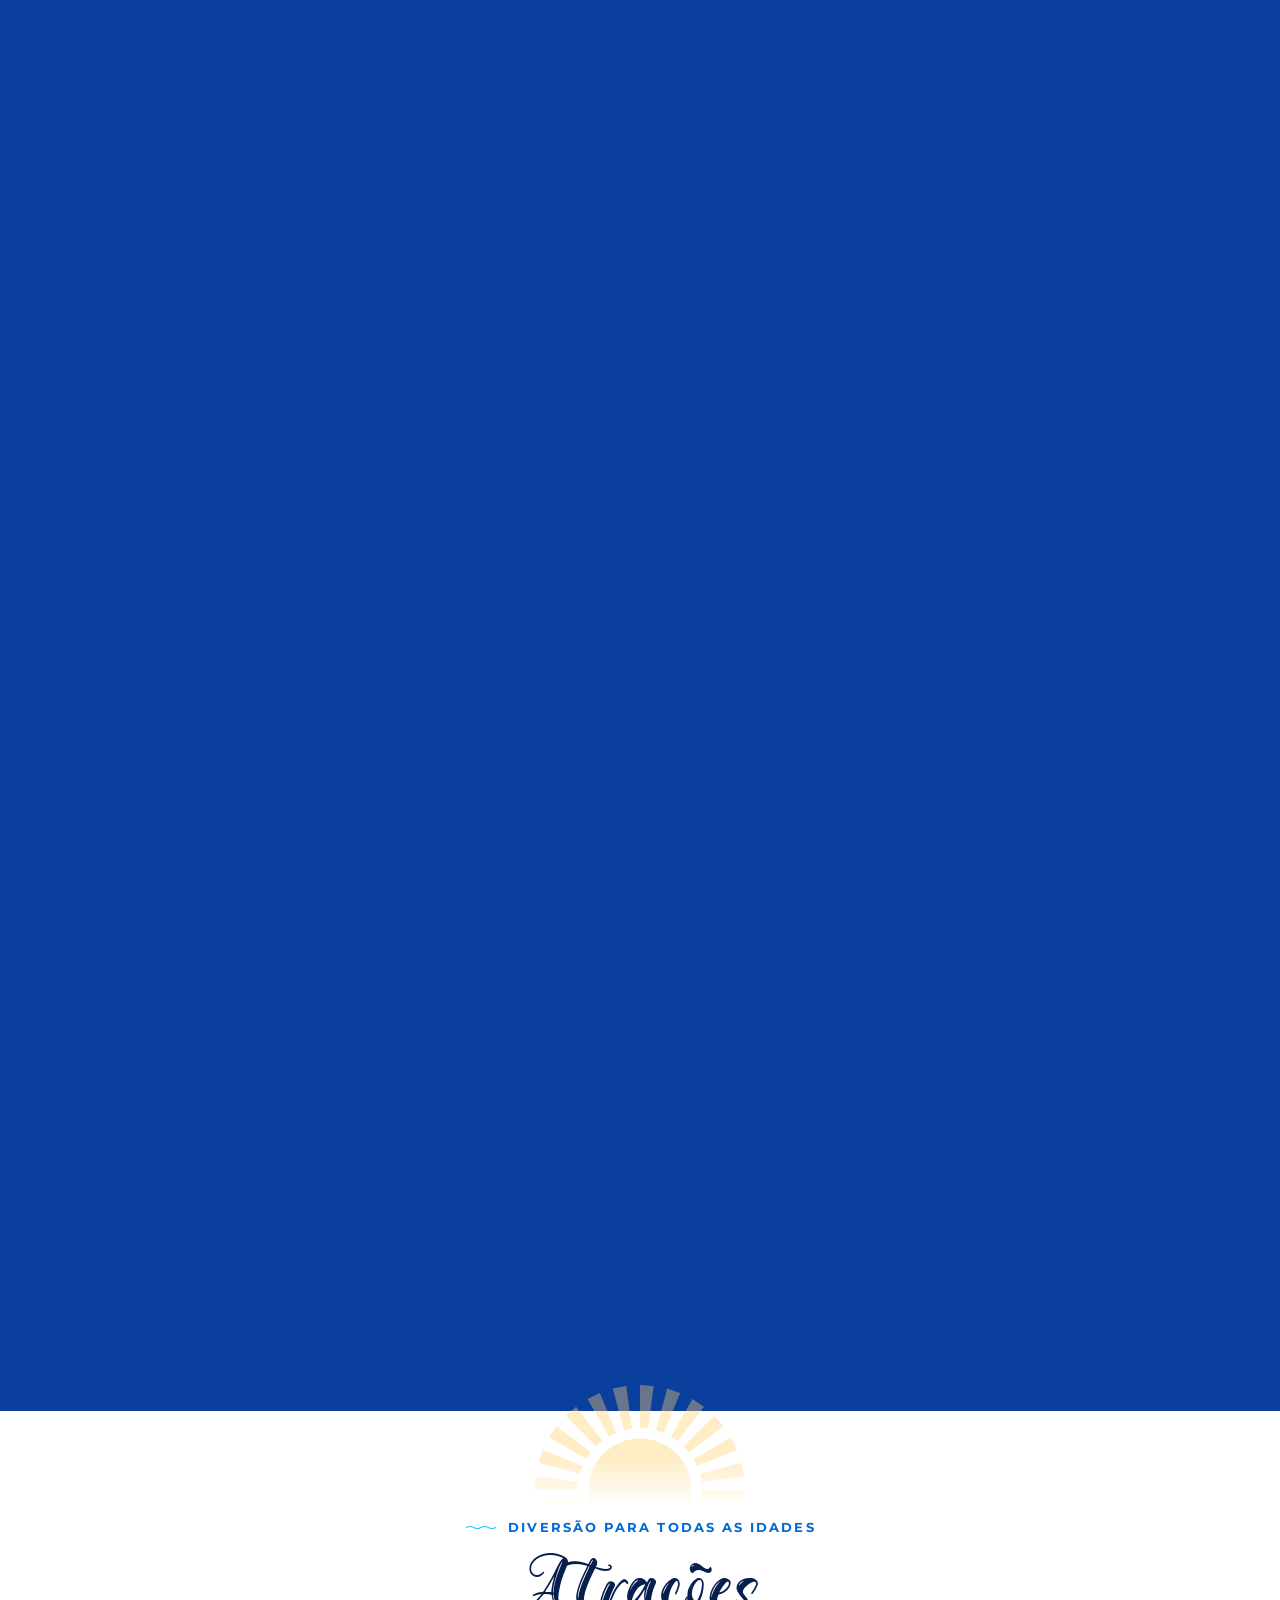
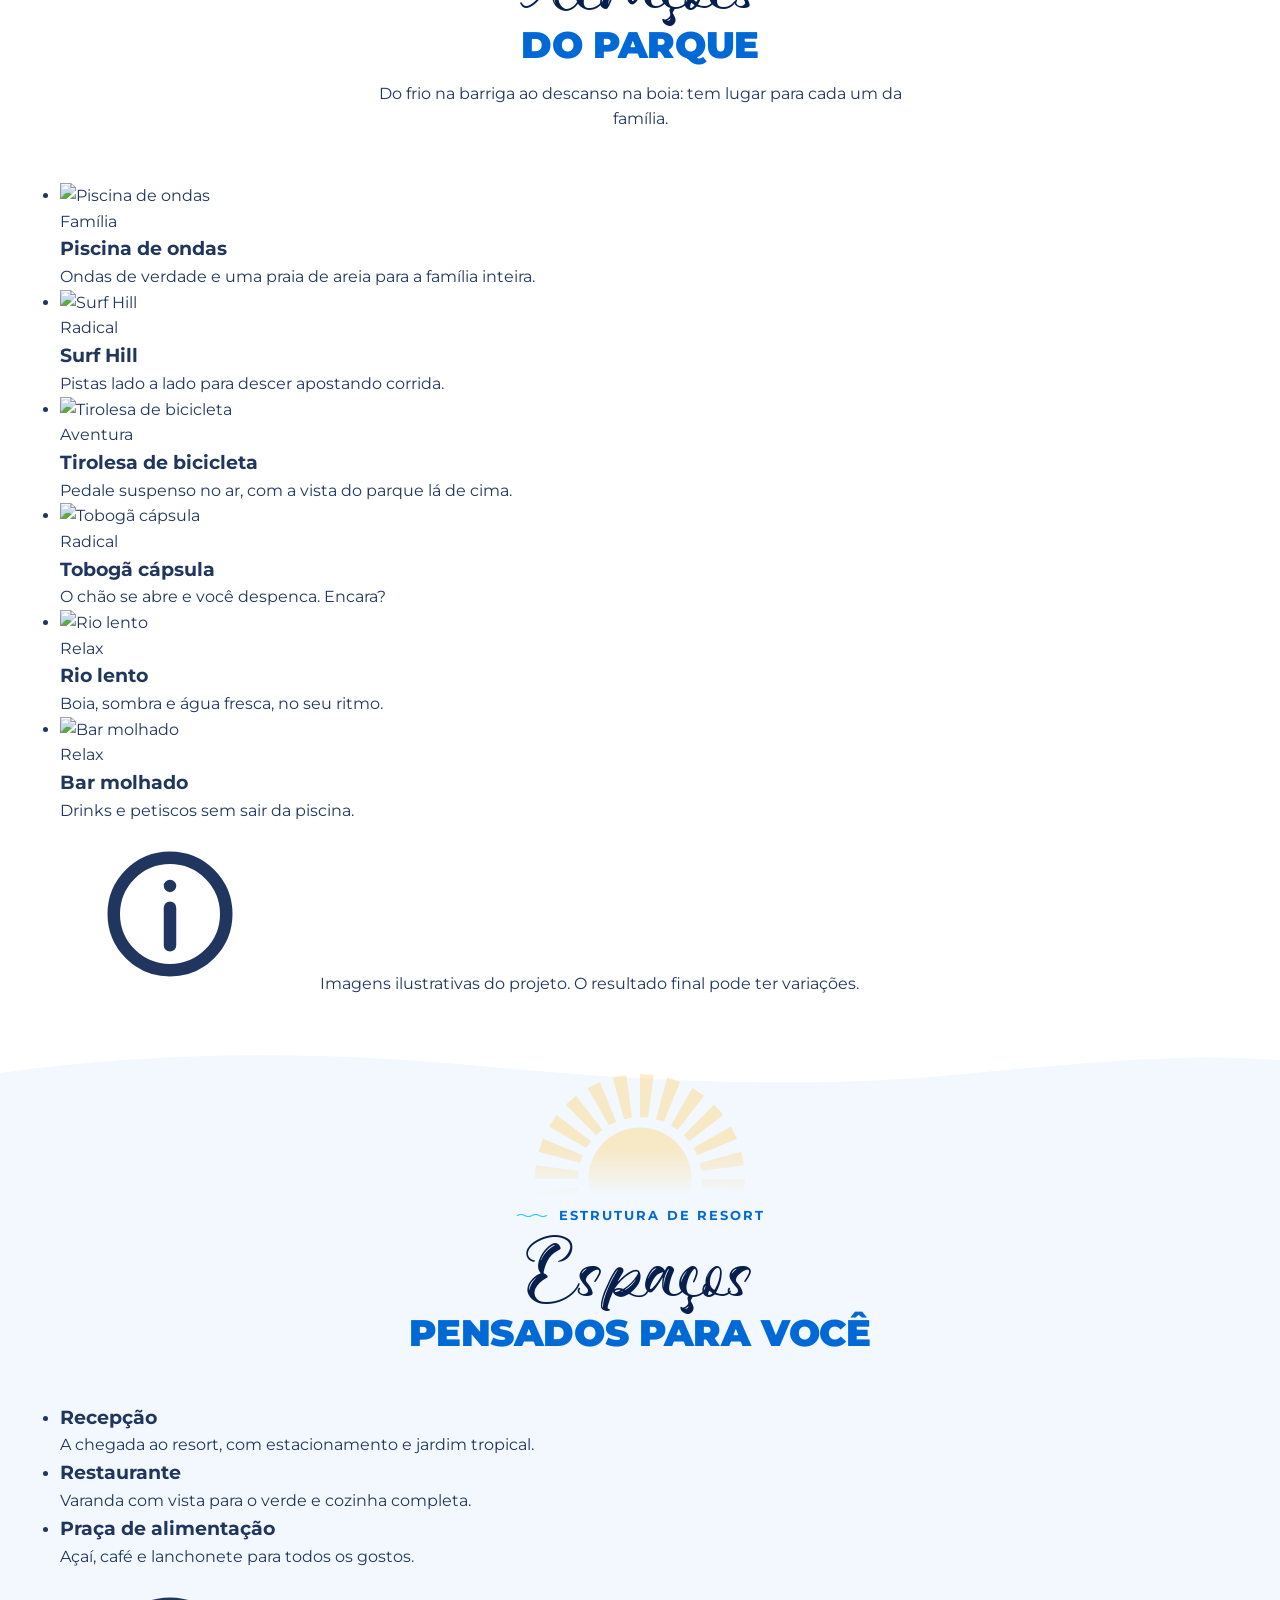
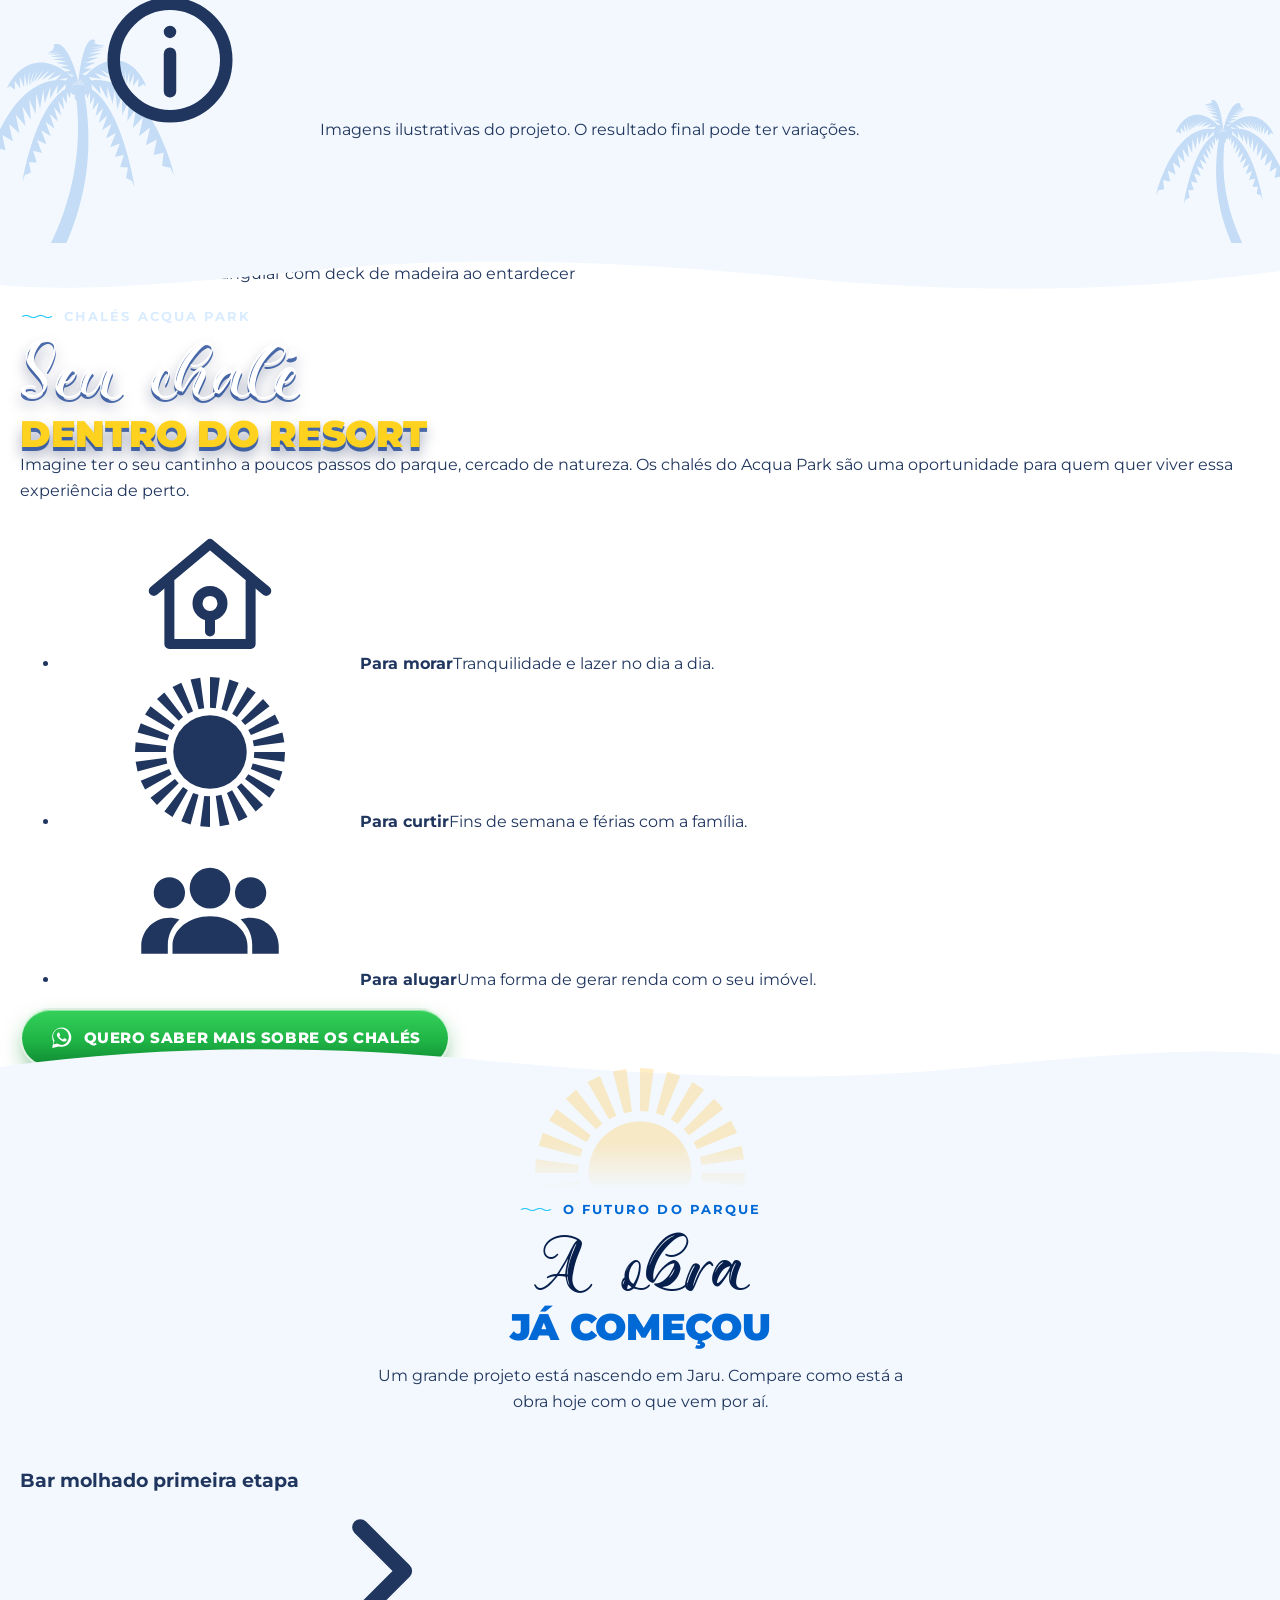
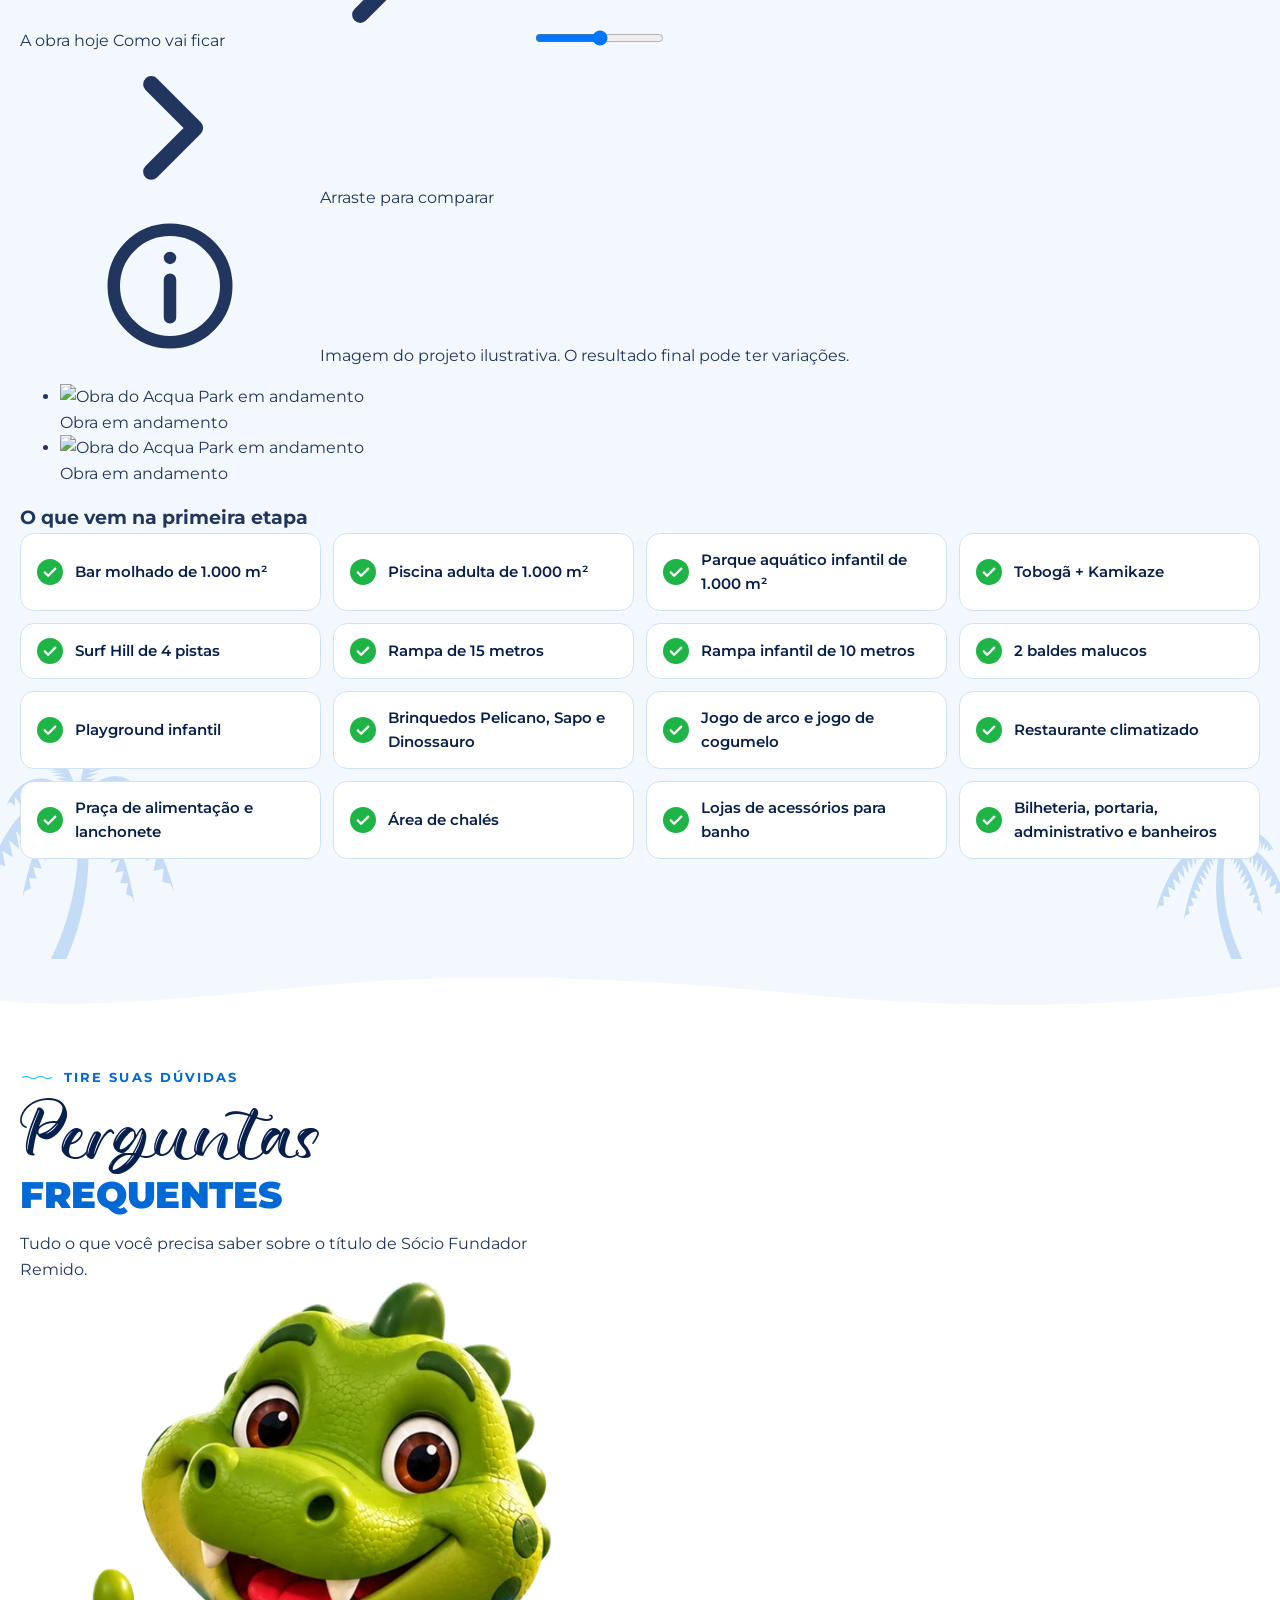
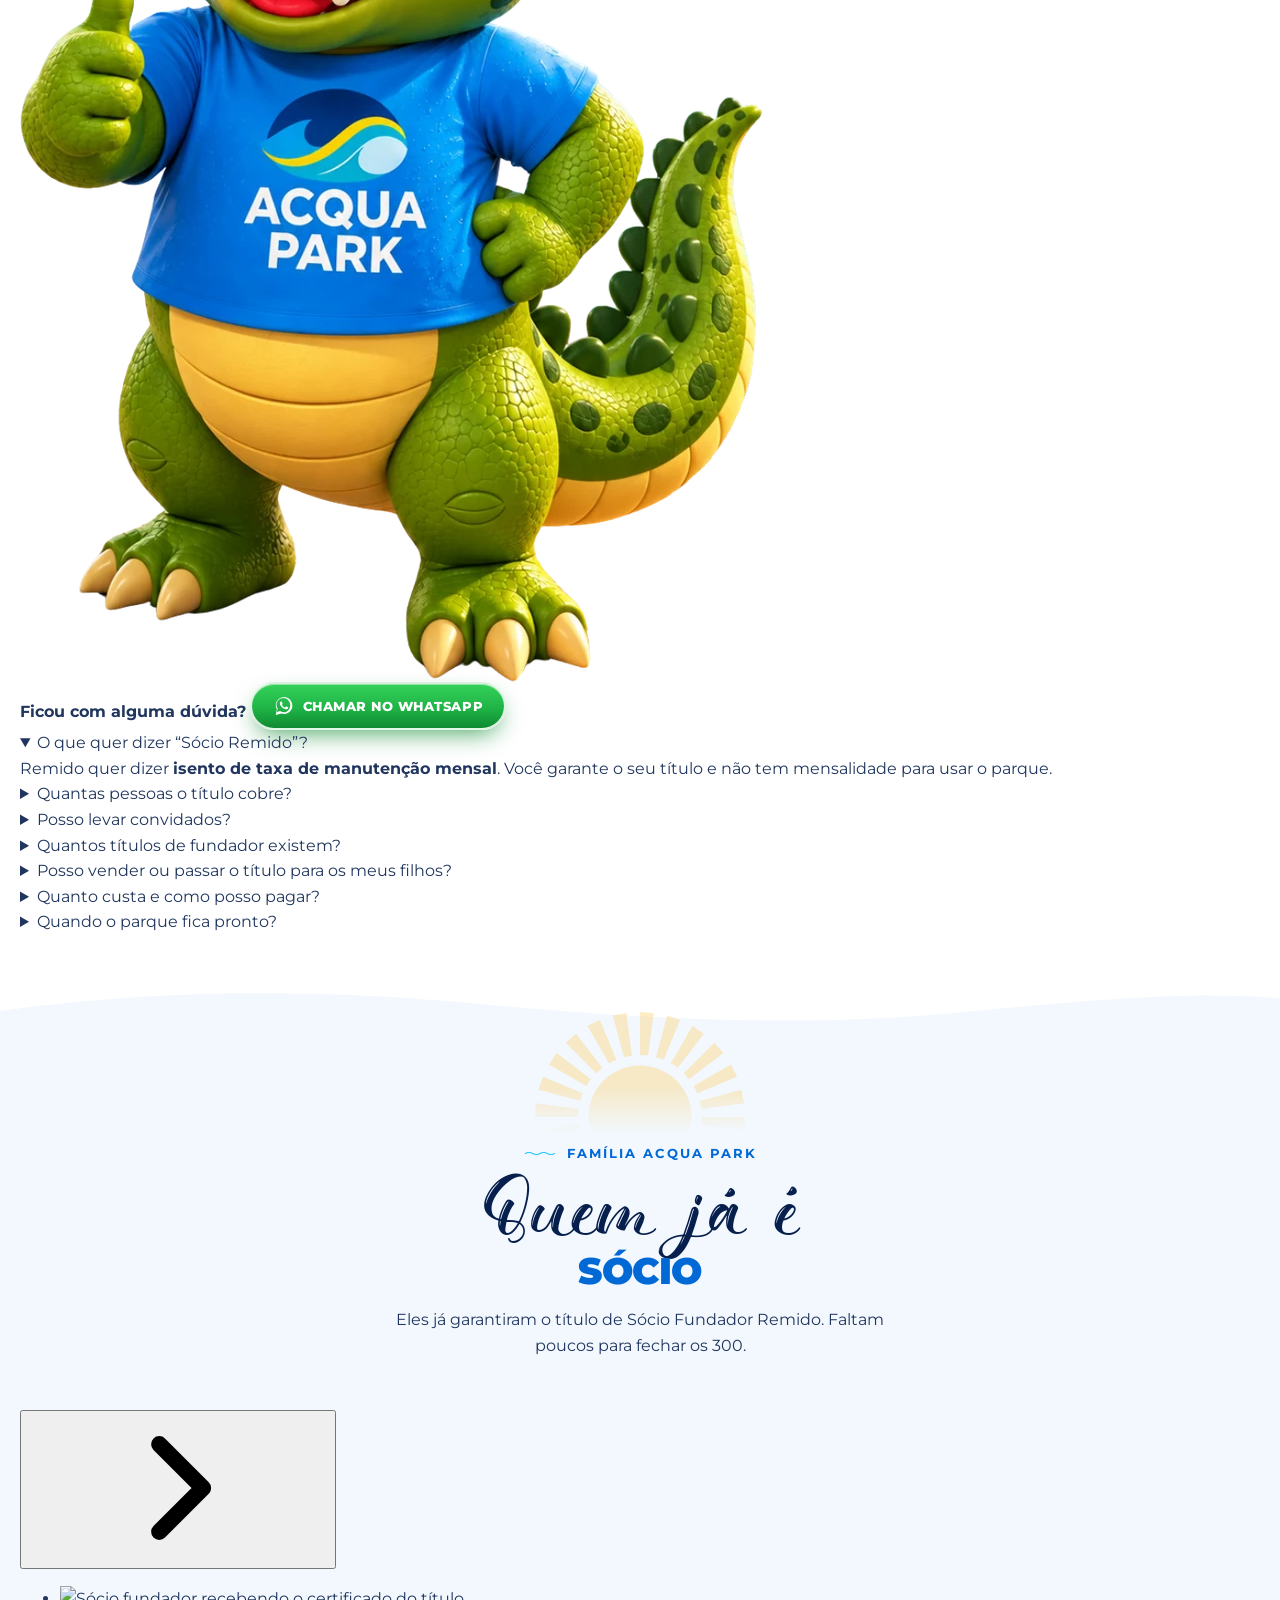
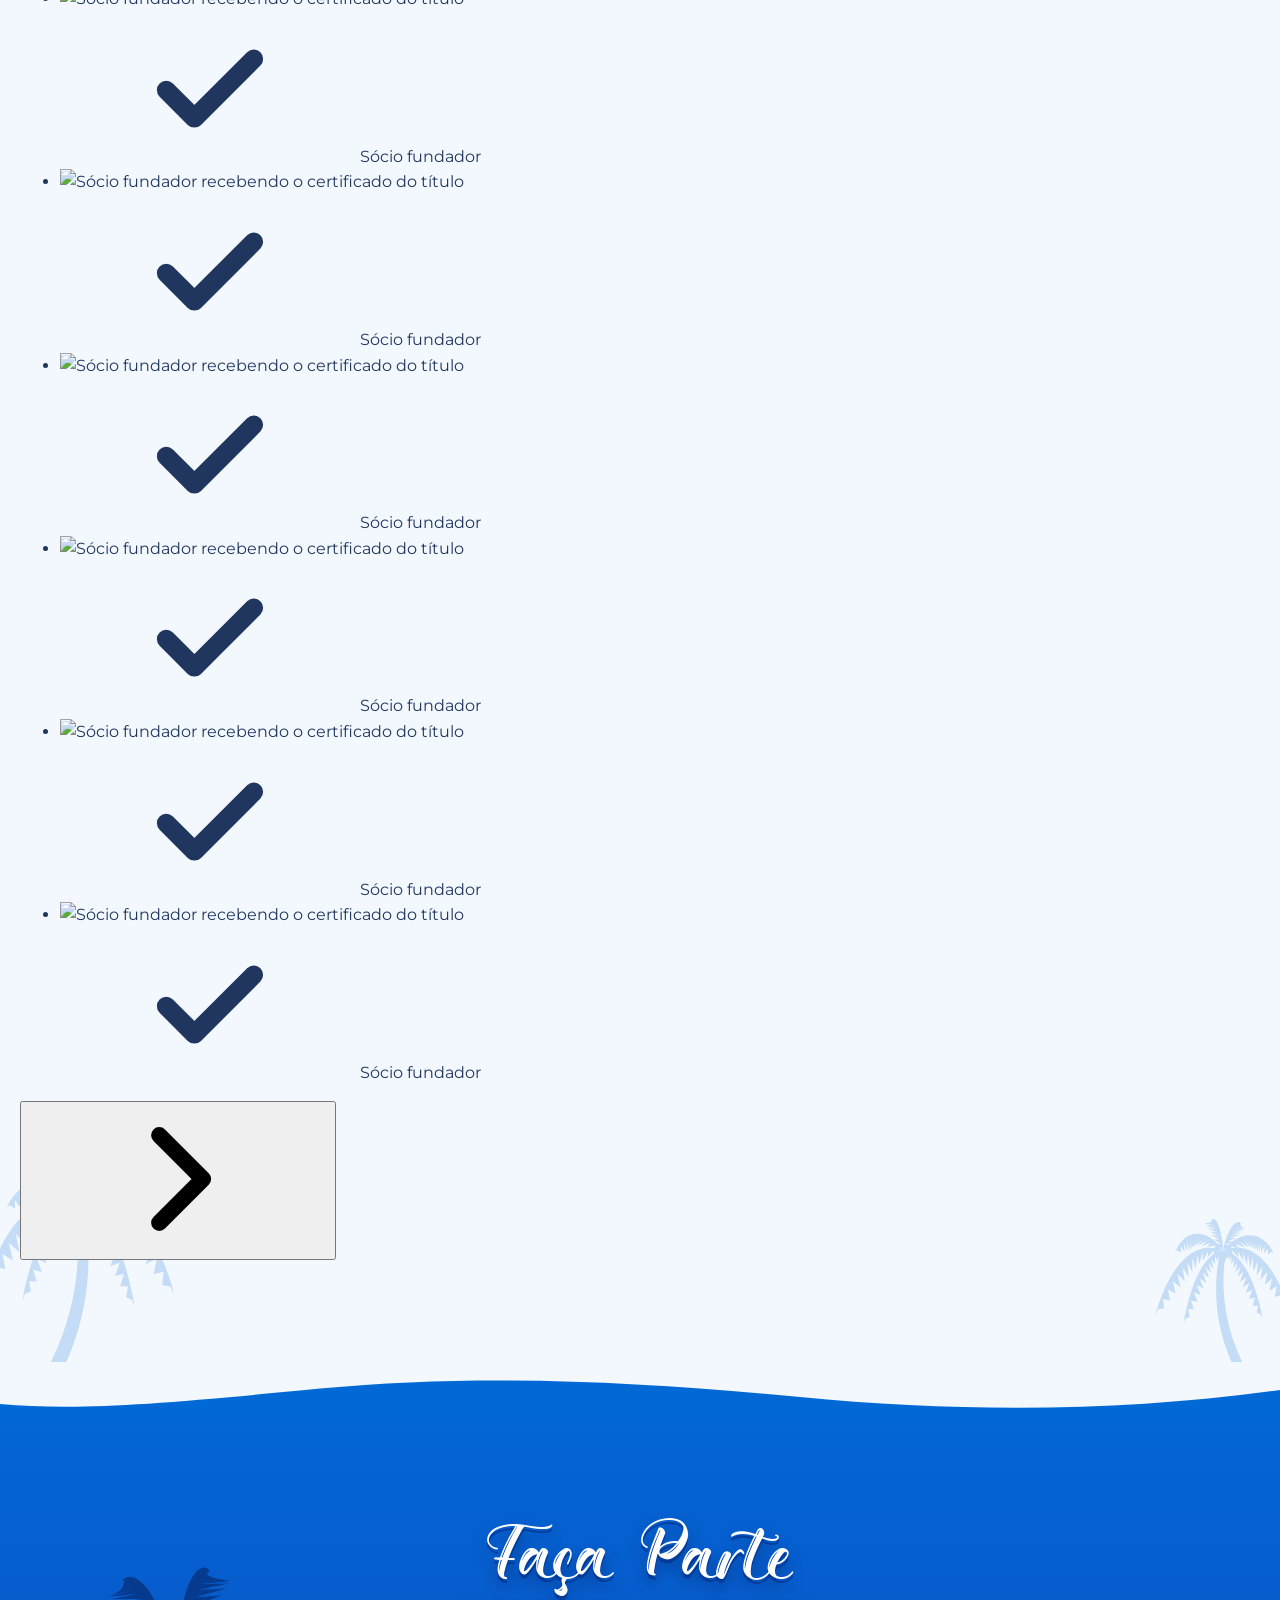
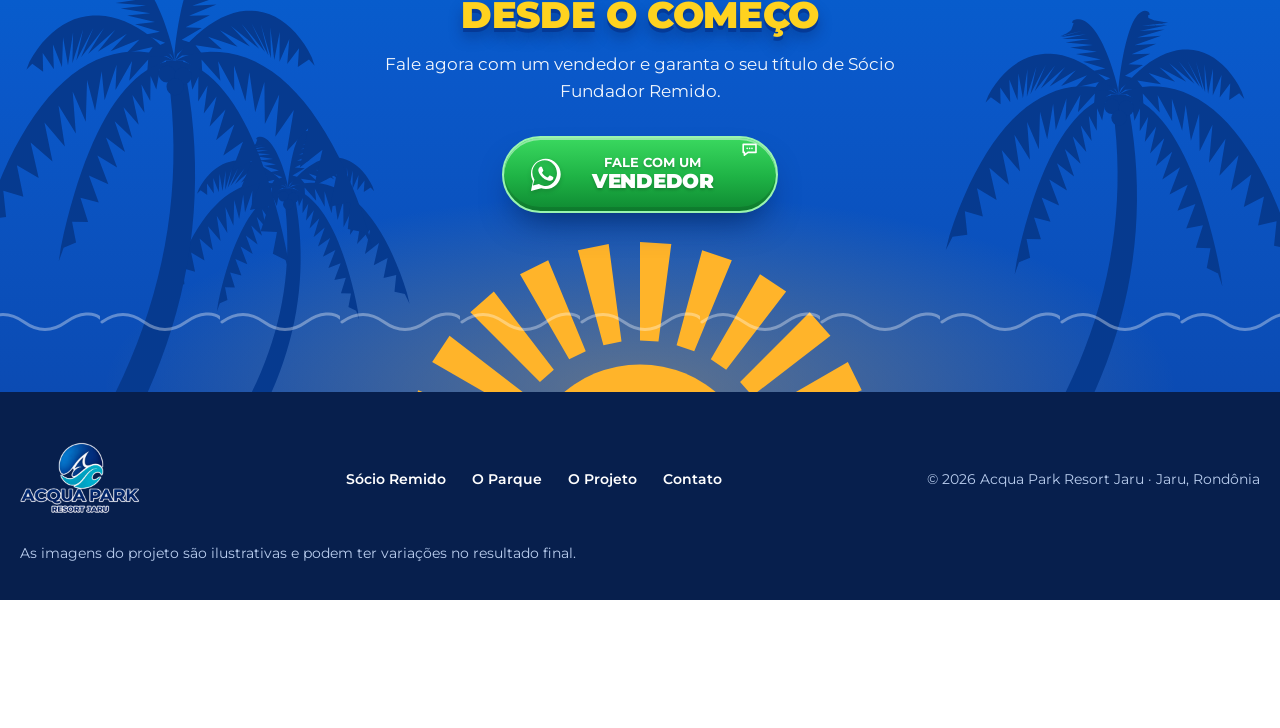
==== commit 9a20407b: "Update index.html" ====
--- a/acqua-park-vercel/index.html
+++ b/acqua-park-vercel/index.html
@@ -15,7 +15,8 @@
   <link rel="stylesheet" href="https://fonts.googleapis.com/css2?family=Montserrat:wght@400;500;600;700;800;900&display=swap">
 
   <!-- IMAGEM DO FUNDO: pré-carregada para a Hero aparecer rápido -->
-  <link rel="preload" as="image" href="assets/img/hero-bg.jpg">
+  <link rel="preload" as="image" href="assets/img/site/hero-entrada-full.jpg" media="(min-width: 761px)">
+  <link rel="preload" as="image" href="assets/img/site/hero-entrada-m.jpg" media="(max-width: 760px)">
   <link rel="preload" as="font" type="font/woff2" href="assets/fonts/Qimberly.woff2" crossorigin>
 
   <link rel="stylesheet" href="css/style.css">
@@ -38,6 +39,7 @@
     <symbol id="i-nofee" viewBox="0 0 48 48"><g fill="none" stroke="currentColor" stroke-width="3.2" stroke-linecap="round" stroke-linejoin="round"><rect x="7" y="11" width="34" height="30" rx="5"/><path d="M7 19h34M16 6v9M32 6v9"/><path d="m18 27 12 8M30 27l-12 8"/></g></symbol>
     <symbol id="i-guests" viewBox="0 0 48 48"><g fill="currentColor"><circle cx="17" cy="15" r="7"/><path d="M4 39c0-7.7 5.8-13 13-13s13 5.3 13 13v2H4z"/></g><path fill="none" stroke="currentColor" stroke-width="3.4" stroke-linecap="round" d="M37 15v14M30 22h14"/></symbol>
     <symbol id="i-key" viewBox="0 0 48 48"><g fill="none" stroke="currentColor" stroke-width="3.2" stroke-linecap="round" stroke-linejoin="round"><path d="M6 23 24 8l18 15"/><path d="M11 20v20h26V20"/><circle cx="24" cy="27" r="4"/><path d="M24 31v5"/></g></symbol>
+    <symbol id="i-info" viewBox="0 0 24 24"><g fill="none" stroke="currentColor" stroke-width="2" stroke-linecap="round"><circle cx="12" cy="12" r="9"/><path d="M12 11v6M12 7.5v.01"/></g></symbol>
     <symbol id="i-check" viewBox="0 0 24 24"><path fill="none" stroke="currentColor" stroke-width="3" stroke-linecap="round" stroke-linejoin="round" d="m5 12.5 4.5 4.5L19 7.5"/></symbol>
     <symbol id="i-drop" viewBox="0 0 24 32"><path fill="currentColor" d="M12 1.5C9 7.3 3 13.2 3 20a9 9 0 0 0 18 0c0-6.8-6-12.7-9-18.5Z"/></symbol>
   </svg>
@@ -99,7 +101,7 @@
       <div class="hs__frame">
 
         <!-- FOTO ✏️ troque o arquivo assets/img/hero-bg.jpg -->
-        <div class="hs__photo" role="img" aria-label="Joca, mascote do Acqua Park, na praia do parque apontando para a piscina de ondas e os tobogãs"></div>
+        <div class="hs__photo" role="img" aria-label="Joca, mascote do Acqua Park, de chapéu na entrada do resort"></div>
 
         <!-- PAINEL -->
         <div class="hs__panel">
@@ -271,6 +273,7 @@
     <section class="ride" id="descida" aria-labelledby="t-descida" data-ride>
       <div class="ride__sticky">
         <!-- VÍDEO DA DESCIDA ✏️ arquivos em assets/video (veja js/descida.js) -->
+        <canvas class="ride__canvas" aria-hidden="true"></canvas>
         <video class="ride__video" muted playsinline preload="none" disablepictureinpicture aria-hidden="true" poster=""></video>
         <div class="ride__shade" aria-hidden="true"></div>
 
@@ -328,18 +331,120 @@
       </div>
     </section>
 
-    <!-- CONHEÇA O ACQUA PARK -->
-    <section class="section" id="conheca-o-parque" aria-labelledby="t-conheca">
-      <div class="container feature">
-        <img class="feature__img" src="assets/img/joca-boia.jpg" alt="" loading="lazy" width="1672" height="941">
-        <div class="feature__box">
-          <p class="eyebrow eyebrow--light">Acqua Park Resort Jaru</p>
-          <h2 class="display display--light" id="t-conheca">Conheça <span>o parque</span></h2>
-          <p>Água, natureza e diversão para toda a família, em Jaru, Rondônia.</p>
-          <a class="btn-pill btn-pill--white" href="o-parque.html">
-            Ver a página do parque
-            <svg class="icon" aria-hidden="true"><use href="#i-chevron-right"/></svg>
+    <!-- ATRAÇÕES ✏️ fotos em assets/img/site -->
+    <section class="section atracoes" id="atracoes" aria-labelledby="t-atracoes">
+      <div class="container">
+        <div class="section-head">
+          <p class="eyebrow">Diversão para todas as idades</p>
+          <h2 class="display" id="t-atracoes">Atrações <span>do parque</span></h2>
+          <p class="lead">Do frio na barriga ao descanso na boia: tem lugar para cada um da família.</p>
+        </div>
+        <div class="carousel" data-carousel>
+          <ul class="atr-grid" data-track>
+          <li class="atr atr--big">
+            <img class="atr__img" src="assets/img/site/piscina-ondas.jpg" srcset="assets/img/site/piscina-ondas-m.jpg 760w, assets/img/site/piscina-ondas.jpg 1400w" sizes="(max-width: 760px) 84vw, 50vw" alt="Piscina de ondas" loading="lazy" decoding="async">
+            <div class="atr__body">
+              <span class="atr__tag atr__tag--família">Família</span>
+              <h3>Piscina de ondas</h3>
+              <p>Ondas de verdade e uma praia de areia para a família inteira.</p>
+            </div>
+          </li>
+          <li class="atr atr--wide">
+            <img class="atr__img" src="assets/img/site/surf-hill.jpg" srcset="assets/img/site/surf-hill-m.jpg 760w, assets/img/site/surf-hill.jpg 1400w" sizes="(max-width: 760px) 84vw, 50vw" alt="Surf Hill" loading="lazy" decoding="async">
+            <div class="atr__body">
+              <span class="atr__tag atr__tag--radical">Radical</span>
+              <h3>Surf Hill</h3>
+              <p>Pistas lado a lado para descer apostando corrida.</p>
+            </div>
+          </li>
+          <li class="atr ">
+            <img class="atr__img" src="assets/img/site/tirolesa-bike.jpg" srcset="assets/img/site/tirolesa-bike-m.jpg 760w, assets/img/site/tirolesa-bike.jpg 1400w" sizes="(max-width: 760px) 84vw, 50vw" alt="Tirolesa de bicicleta" loading="lazy" decoding="async">
+            <div class="atr__body">
+              <span class="atr__tag atr__tag--aventura">Aventura</span>
+              <h3>Tirolesa de bicicleta</h3>
+              <p>Pedale suspenso no ar, com a vista do parque lá de cima.</p>
+            </div>
+          </li>
+          <li class="atr ">
+            <img class="atr__img" src="assets/img/site/toboga-capsula.jpg" srcset="assets/img/site/toboga-capsula-m.jpg 760w, assets/img/site/toboga-capsula.jpg 1400w" sizes="(max-width: 760px) 84vw, 50vw" alt="Tobogã cápsula" loading="lazy" decoding="async">
+            <div class="atr__body">
+              <span class="atr__tag atr__tag--radical">Radical</span>
+              <h3>Tobogã cápsula</h3>
+              <p>O chão se abre e você despenca. Encara?</p>
+            </div>
+          </li>
+          <li class="atr atr--wide">
+            <img class="atr__img" src="assets/img/site/rio-lento.jpg" srcset="assets/img/site/rio-lento-m.jpg 760w, assets/img/site/rio-lento.jpg 1400w" sizes="(max-width: 760px) 84vw, 50vw" alt="Rio lento" loading="lazy" decoding="async">
+            <div class="atr__body">
+              <span class="atr__tag atr__tag--relax">Relax</span>
+              <h3>Rio lento</h3>
+              <p>Boia, sombra e água fresca, no seu ritmo.</p>
+            </div>
+          </li>
+          <li class="atr atr--wide">
+            <img class="atr__img" src="assets/img/site/bar-molhado.jpg" srcset="assets/img/site/bar-molhado-m.jpg 760w, assets/img/site/bar-molhado.jpg 1400w" sizes="(max-width: 760px) 84vw, 50vw" alt="Bar molhado" loading="lazy" decoding="async">
+            <div class="atr__body">
+              <span class="atr__tag atr__tag--relax">Relax</span>
+              <h3>Bar molhado</h3>
+              <p>Drinks e petiscos sem sair da piscina.</p>
+            </div>
+          </li>
+          </ul>
+          <div class="carousel__nav" aria-hidden="true"><span class="carousel__dots" data-dots></span></div>
+        </div>
+        <p class="ilustra"><svg aria-hidden="true"><use href="#i-info"/></svg>Imagens ilustrativas do projeto. O resultado final pode ter variações.</p>
+      </div>
+    </section>
+
+    <!-- ESPAÇOS DO RESORT -->
+    <section class="section section--tint espacos" id="espacos" aria-labelledby="t-espacos">
+      <div class="palms" aria-hidden="true"></div>
+      <div class="container">
+        <div class="section-head">
+          <p class="eyebrow">Estrutura de resort</p>
+          <h2 class="display" id="t-espacos">Espaços <span>pensados para você</span></h2>
+        </div>
+        <div class="carousel" data-carousel>
+          <ul class="esp-row" data-track data-accordion>
+          <li class="esp is-open" tabindex="0">
+            <img class="esp__img" src="assets/img/site/entrada.jpg" srcset="assets/img/site/entrada-m.jpg 760w, assets/img/site/entrada.jpg 1400w" sizes="(max-width: 760px) 84vw, 60vw" alt="Recepção" loading="lazy" decoding="async">
+            <div class="esp__body"><h3>Recepção</h3><p>A chegada ao resort, com estacionamento e jardim tropical.</p></div>
+          </li>
+          <li class="esp" tabindex="0">
+            <img class="esp__img" src="assets/img/site/restaurante.jpg" srcset="assets/img/site/restaurante-m.jpg 760w, assets/img/site/restaurante.jpg 1400w" sizes="(max-width: 760px) 84vw, 60vw" alt="Restaurante" loading="lazy" decoding="async">
+            <div class="esp__body"><h3>Restaurante</h3><p>Varanda com vista para o verde e cozinha completa.</p></div>
+          </li>
+          <li class="esp" tabindex="0">
+            <img class="esp__img" src="assets/img/site/praca-alimentacao.jpg" srcset="assets/img/site/praca-alimentacao-m.jpg 760w, assets/img/site/praca-alimentacao.jpg 1400w" sizes="(max-width: 760px) 84vw, 60vw" alt="Praça de alimentação" loading="lazy" decoding="async">
+            <div class="esp__body"><h3>Praça de alimentação</h3><p>Açaí, café e lanchonete para todos os gostos.</p></div>
+          </li>
+          </ul>
+          <div class="carousel__nav" aria-hidden="true"><span class="carousel__dots" data-dots></span></div>
+        </div>
+        <p class="ilustra"><svg aria-hidden="true"><use href="#i-info"/></svg>Imagens ilustrativas do projeto. O resultado final pode ter variações.</p>
+      </div>
+    </section>
+
+    <!-- CHALÉS ✏️ texto geral (sem condições definidas) -->
+    <section class="chales" id="chales" aria-labelledby="t-chales">
+      <div class="container chales__grid">
+        <figure class="chales__media">
+          <img class="" src="assets/img/site/chale.jpg" srcset="assets/img/site/chale-m.jpg 760w, assets/img/site/chale.jpg 1400w" sizes="(max-width: 760px) 100vw, 55vw" alt="Chalé em estilo triangular com deck de madeira ao entardecer" loading="lazy" decoding="async">
+        </figure>
+        <div class="chales__text">
+          <p class="eyebrow eyebrow--light">Chalés Acqua Park</p>
+          <h2 class="display display--light" id="t-chales">Seu chalé <span>dentro do resort</span></h2>
+          <p class="chales__lead">Imagine ter o seu cantinho a poucos passos do parque, cercado de natureza. Os chalés do Acqua Park são uma oportunidade para quem quer viver essa experiência de perto.</p>
+          <ul class="chales__uses">
+            <li><svg aria-hidden="true"><use href="#i-key"/></svg><b>Para morar</b><span>Tranquilidade e lazer no dia a dia.</span></li>
+            <li><svg aria-hidden="true"><use href="#i-sun"/></svg><b>Para curtir</b><span>Fins de semana e férias com a família.</span></li>
+            <li><svg aria-hidden="true"><use href="#i-people"/></svg><b>Para alugar</b><span>Uma forma de gerar renda com o seu imóvel.</span></li>
+          </ul>
+          <a class="btn-pill btn-pill--whats btn-pill--lg" href="#" data-whatsapp data-whatsapp-msg="Olá! Vi o site do Acqua Park Resort Jaru e quero saber mais sobre os chalés." target="_blank" rel="noopener">
+            <svg class="icon" aria-hidden="true"><use href="#i-whatsapp"/></svg>
+            Quero saber mais sobre os chalés
           </a>
+          <p class="chales__note">Imagem ilustrativa. Disponibilidade e condições sob consulta.</p>
         </div>
       </div>
     </section>
@@ -350,9 +455,29 @@
       <div class="container">
         <div class="section-head">
           <p class="eyebrow">O futuro do parque</p>
-          <h2 class="display" id="t-projeto">O que vem na <span>primeira etapa</span></h2>
-          <p class="lead">Um grande projeto está nascendo em Jaru. Quem entra agora acompanha cada etapa da construção.</p>
-        </div>
+          <h2 class="display" id="t-projeto">A obra <span>já começou</span></h2>
+          <p class="lead">Um grande projeto está nascendo em Jaru. Compare como está a obra hoje com o que vem por aí.</p>
+        </div>
+        <!-- ANTES E DEPOIS ✏️ bar molhado: obra hoje × projeto (mesmo lugar) -->
+        <div class="ba-wrap">
+          <h3 class="ba-title">Bar molhado <span>primeira etapa</span></h3>
+          <div class="ba" data-ba>
+            <img class="ba__after" src="assets/img/site/bar-molhado.jpg" srcset="assets/img/site/bar-molhado-m.jpg 760w, assets/img/site/bar-molhado.jpg 1400w" sizes="(max-width: 760px) 100vw, 1100px" alt="Bar molhado: como vai ficar" loading="lazy" decoding="async">
+            <div class="ba__before"><img class="" src="assets/img/site/obra-3.jpg" srcset="assets/img/site/obra-3-m.jpg 760w, assets/img/site/obra-3.jpg 1400w" sizes="(max-width: 760px) 100vw, 1100px" alt="Bar molhado: a obra hoje" loading="lazy" decoding="async"></div>
+            <span class="ba__label ba__label--before">A obra hoje</span>
+            <span class="ba__label ba__label--after">Como vai ficar</span>
+            <span class="ba__handle" aria-hidden="true"><svg><use href="#i-chevron-right"/></svg></span>
+            <input class="ba__range" type="range" min="0" max="100" value="50" aria-label="Arraste para comparar a obra do bar molhado com o projeto">
+          </div>
+          <p class="ba-hint"><svg aria-hidden="true"><use href="#i-chevron-right"/></svg>Arraste para comparar</p>
+          <p class="ilustra"><svg aria-hidden="true"><use href="#i-info"/></svg>Imagem do projeto ilustrativa. O resultado final pode ter variações.</p>
+          <!-- FOTOS DA OBRA ✏️ -->
+          <ul class="obra-fotos">
+            <li><img class="" src="assets/img/site/obra-1.jpg" srcset="assets/img/site/obra-1-m.jpg 760w, assets/img/site/obra-1.jpg 1400w" sizes="(max-width: 760px) 100vw, 540px" alt="Obra do Acqua Park em andamento" loading="lazy" decoding="async"><span>Obra em andamento</span></li>
+            <li><img class="" src="assets/img/site/obra-2.jpg" srcset="assets/img/site/obra-2-m.jpg 760w, assets/img/site/obra-2.jpg 1400w" sizes="(max-width: 760px) 100vw, 540px" alt="Obra do Acqua Park em andamento" loading="lazy" decoding="async"><span>Obra em andamento</span></li>
+          </ul>
+        </div>
+        <h3 class="stage-title">O que vem na primeira etapa</h3>
         <ul class="stage">
           <li><svg aria-hidden="true"><use href="#i-check"/></svg>Bar molhado de 1.000 m²</li>
           <li><svg aria-hidden="true"><use href="#i-check"/></svg>Piscina adulta de 1.000 m²</li>
@@ -374,42 +499,79 @@
       </div>
     </section>
 
-    <!-- VÍDEO DO PROJETO -->
-    <section class="section" id="video" aria-labelledby="t-video">
-      <div class="container">
-        <div class="section-head">
-          <p class="eyebrow">Veja como vai ficar</p>
-          <h2 class="display" id="t-video">O Acqua Park <span>do futuro</span></h2>
-        </div>
-        <!-- COMPONENTE DE VÍDEO ✏️ O endereço do vídeo fica em js/config.js (videoProjetoUrl).
-             Também dá para colocar direto aqui: data-video-src="https://www.youtube.com/watch?v=..." -->
-        <div class="video" data-video>
-          <button class="video__cover" type="button" aria-label="Assistir ao vídeo do projeto">
-            <img class="video__poster" src="assets/img/video-poster.jpg" alt="" loading="lazy" width="960" height="540">
-            <span class="video__play"><svg aria-hidden="true"><use href="#i-play"/></svg></span>
-            <span class="video__label">Assistir ao vídeo do projeto</span>
-          </button>
-        </div>
-        <p class="video__hint">Vídeo de demonstração. O vídeo oficial do parque entra aqui.</p>
-      </div>
-    </section>
-
-    <!-- QUEM JÁ É SÓCIO -->
+    <!-- PERGUNTAS FREQUENTES ✏️ respostas conforme explicação do vendedor -->
+    <section class="section" id="duvidas" aria-labelledby="t-duvidas">
+      <div class="container faq-grid">
+        <div class="faq-side">
+          <p class="eyebrow">Tire suas dúvidas</p>
+          <h2 class="display" id="t-duvidas">Perguntas <span>frequentes</span></h2>
+          <p class="lead">Tudo o que você precisa saber sobre o título de Sócio Fundador Remido.</p>
+          <div class="faq-cta">
+            <img src="assets/img/joca.webp" alt="" width="743" height="1000" loading="lazy">
+            <div>
+              <b>Ficou com alguma dúvida?</b>
+              <a class="btn-pill btn-pill--whats" href="#" data-whatsapp target="_blank" rel="noopener">
+                <svg class="icon" aria-hidden="true"><use href="#i-whatsapp"/></svg>
+                Chamar no WhatsApp
+              </a>
+            </div>
+          </div>
+        </div>
+        <div class="faq-list">
+          <details class="faq" open>
+            <summary>O que quer dizer “Sócio Remido”?<span class="faq__icon" aria-hidden="true"></span></summary>
+            <div class="faq__a"><p>Remido quer dizer <strong>isento de taxa de manutenção mensal</strong>. Você garante o seu título e não tem mensalidade para usar o parque.</p></div>
+          </details>
+          <details class="faq">
+            <summary>Quantas pessoas o título cobre?<span class="faq__icon" aria-hidden="true"></span></summary>
+            <div class="faq__a"><p>O título é para <strong>6 pessoas</strong>: o titular e mais 5.</p></div>
+          </details>
+          <details class="faq">
+            <summary>Posso levar convidados?<span class="faq__icon" aria-hidden="true"></span></summary>
+            <div class="faq__a"><p>Sim. Os sócios fundadores podem levar <strong>2 convidados por fim de semana</strong> (no sábado ou no domingo), durante <strong>2 anos</strong>.</p></div>
+          </details>
+          <details class="faq">
+            <summary>Quantos títulos de fundador existem?<span class="faq__icon" aria-hidden="true"></span></summary>
+            <div class="faq__a"><p>São apenas os <strong>300 primeiros contratos</strong>, do primeiro lançamento do parque.</p></div>
+          </details>
+          <details class="faq">
+            <summary>Posso vender ou passar o título para os meus filhos?<span class="faq__icon" aria-hidden="true"></span></summary>
+            <div class="faq__a"><p>Pode. O título é um <strong>patrimônio seu</strong>. A transferência custa <strong>20% do salário mínimo</strong> vigente.</p></div>
+          </details>
+          <details class="faq">
+            <summary>Quanto custa e como posso pagar?<span class="faq__icon" aria-hidden="true"></span></summary>
+            <div class="faq__a"><p>Os valores e as formas de pagamento são informados pela nossa equipe. <a href="#" data-whatsapp target="_blank" rel="noopener">Fale com um vendedor no WhatsApp</a>.</p></div>
+          </details>
+          <details class="faq">
+            <summary>Quando o parque fica pronto?<span class="faq__icon" aria-hidden="true"></span></summary>
+            <div class="faq__a"><p>A obra já está em andamento. O vendedor pode passar as informações atualizadas sobre as etapas da construção.</p></div>
+          </details>
+        </div>
+      </div>
+    </section>
+
+    <!-- QUEM JÁ É SÓCIO ✏️ fotos em assets/img/site/socio-*.jpg -->
     <section class="section section--tint" id="quem-ja-e-socio" aria-labelledby="t-socios">
       <div class="palms" aria-hidden="true"></div>
       <div class="container">
         <div class="section-head">
           <p class="eyebrow">Família Acqua Park</p>
           <h2 class="display" id="t-socios">Quem já é <span>sócio</span></h2>
-          <p class="lead">Em breve, as fotos dos nossos primeiros sócios fundadores.</p>
-        </div>
-        <!-- ✏️ EDITAR: troque cada bloco por <figure><img src="..." alt="Nome do sócio"><figcaption>Nome</figcaption></figure> -->
-        <ul class="members">
-          <li class="members__slot"><svg aria-hidden="true"><use href="#i-people"/></svg>Foto do sócio</li>
-          <li class="members__slot"><svg aria-hidden="true"><use href="#i-people"/></svg>Foto do sócio</li>
-          <li class="members__slot"><svg aria-hidden="true"><use href="#i-people"/></svg>Foto do sócio</li>
-          <li class="members__slot"><svg aria-hidden="true"><use href="#i-people"/></svg>Foto do sócio</li>
-        </ul>
+          <p class="lead">Eles já garantiram o título de Sócio Fundador Remido. Faltam poucos para fechar os 300.</p>
+        </div>
+        <div class="carousel carousel--socios" data-carousel data-autoplay>
+          <button class="carousel__arrow carousel__arrow--prev" type="button" data-prev aria-label="Fotos anteriores"><svg aria-hidden="true"><use href="#i-chevron-right"/></svg></button>
+          <ul class="soc-track" data-track>
+            <li class="soc"><img class="" src="assets/img/site/socio-1.jpg" srcset="assets/img/site/socio-1-m.jpg 760w, assets/img/site/socio-1.jpg 1400w" sizes="(max-width: 760px) 78vw, 360px" alt="Sócio fundador recebendo o certificado do título" loading="lazy" decoding="async"><span class="soc__tag"><svg aria-hidden="true"><use href="#i-check"/></svg>Sócio fundador</span></li>
+            <li class="soc"><img class="" src="assets/img/site/socio-2.jpg" srcset="assets/img/site/socio-2-m.jpg 760w, assets/img/site/socio-2.jpg 1400w" sizes="(max-width: 760px) 78vw, 360px" alt="Sócio fundador recebendo o certificado do título" loading="lazy" decoding="async"><span class="soc__tag"><svg aria-hidden="true"><use href="#i-check"/></svg>Sócio fundador</span></li>
+            <li class="soc"><img class="" src="assets/img/site/socio-3.jpg" srcset="assets/img/site/socio-3-m.jpg 760w, assets/img/site/socio-3.jpg 1400w" sizes="(max-width: 760px) 78vw, 360px" alt="Sócio fundador recebendo o certificado do título" loading="lazy" decoding="async"><span class="soc__tag"><svg aria-hidden="true"><use href="#i-check"/></svg>Sócio fundador</span></li>
+            <li class="soc"><img class="" src="assets/img/site/socio-4.jpg" srcset="assets/img/site/socio-4-m.jpg 760w, assets/img/site/socio-4.jpg 1400w" sizes="(max-width: 760px) 78vw, 360px" alt="Sócio fundador recebendo o certificado do título" loading="lazy" decoding="async"><span class="soc__tag"><svg aria-hidden="true"><use href="#i-check"/></svg>Sócio fundador</span></li>
+            <li class="soc"><img class="" src="assets/img/site/socio-5.jpg" srcset="assets/img/site/socio-5-m.jpg 760w, assets/img/site/socio-5.jpg 1400w" sizes="(max-width: 760px) 78vw, 360px" alt="Sócio fundador recebendo o certificado do título" loading="lazy" decoding="async"><span class="soc__tag"><svg aria-hidden="true"><use href="#i-check"/></svg>Sócio fundador</span></li>
+            <li class="soc"><img class="" src="assets/img/site/socio-6.jpg" srcset="assets/img/site/socio-6-m.jpg 760w, assets/img/site/socio-6.jpg 1400w" sizes="(max-width: 760px) 78vw, 360px" alt="Sócio fundador recebendo o certificado do título" loading="lazy" decoding="async"><span class="soc__tag"><svg aria-hidden="true"><use href="#i-check"/></svg>Sócio fundador</span></li>
+          </ul>
+          <button class="carousel__arrow carousel__arrow--next" type="button" data-next aria-label="Próximas fotos"><svg aria-hidden="true"><use href="#i-chevron-right"/></svg></button>
+          <div class="carousel__nav" aria-hidden="true"><span class="carousel__dots" data-dots></span></div>
+        </div>
       </div>
     </section>
 
@@ -437,6 +599,7 @@
         <a href="index.html#contato">Contato</a>
       </nav>
       <p>© <span data-year>2026</span> Acqua Park Resort Jaru · Jaru, Rondônia</p>
+      <p class="site-footer__note">As imagens do projeto são ilustrativas e podem ter variações no resultado final.</p>
     </div>
   </footer>
 
@@ -448,5 +611,6 @@
   <script src="js/config.js"></script>
   <script src="js/main.js"></script>
   <script src="js/descida.js"></script>
+  <script src="js/galeria.js"></script>
 </body>
 </html>
--- a/acqua-park-vercel/css/style.css
+++ b/acqua-park-vercel/css/style.css
@@ -1201,3 +1201,194 @@
 .ride.is-reduced { height: auto; }
 .ride.is-reduced .ride__sticky { position: relative; }
 .ride.is-reduced .ride__step, .ride.is-reduced .ride__progress { display: none; }
+
+
+/* =========================================================================
+   15. SEÇÃO SÓCIO REMIDO (benefícios) e PRIMEIRA ETAPA
+   ========================================================================= */
+.socio__grid { display: grid; grid-template-columns: 1.1fr .9fr; gap: clamp(32px, 5vw, 80px); align-items: center; }
+.socio__text { min-width: 0; }
+.socio__badge {
+  display: inline-flex; align-items: center; gap: 8px; margin-top: 18px;
+  padding: 8px 16px 8px 10px; border-radius: 999px;
+  background: #fff4d6; color: #8a4b00; font-size: 14px; font-weight: 600;
+}
+.socio__badge svg { width: 22px; height: 22px; color: var(--c-orange); }
+.socio__badge strong { font-weight: 800; color: #b35a00; }
+.socio .lead { margin-top: 16px; }
+.socio .lead strong { color: var(--c-navy); }
+
+.perks { list-style: none; margin: 28px 0 0; padding: 0; display: grid; grid-template-columns: 1fr 1fr; gap: 14px; }
+.perk {
+  --perk: var(--c-green);
+  display: flex; gap: 14px; align-items: flex-start;
+  padding: 18px; border-radius: 18px;
+  background: var(--c-white); border: 1px solid var(--c-line);
+  box-shadow: 0 14px 30px -24px rgba(7, 31, 77, .45);
+  transition: transform .25s var(--ease-out), box-shadow .25s;
+}
+.perk:hover { transform: translateY(-3px); box-shadow: 0 18px 34px -22px rgba(7, 31, 77, .5); }
+.perk--blue { --perk: var(--c-blue); }
+.perk--orange { --perk: var(--c-orange); }
+.perk--navy { --perk: var(--c-navy); }
+.perk__icon {
+  flex: none; display: grid; place-items: center; width: 48px; height: 48px; border-radius: 14px;
+  color: var(--c-white); background: var(--perk);
+}
+.perk__icon svg { width: 28px; height: 28px; }
+.perk h3 { font: 800 16px/1.25 var(--f-body); color: var(--c-navy); }
+.perk p { margin-top: 4px; font-size: 14px; line-height: 1.45; color: #4a6390; }
+
+.socio__cta { display: flex; flex-wrap: wrap; align-items: center; gap: 10px 18px; margin-top: 28px; }
+.socio__cta p { font-size: 14px; color: #6a82ab; }
+
+.socio__media { position: relative; margin: 0; }
+.socio__media img {
+  width: 100%; height: auto; aspect-ratio: 4 / 4.6; object-fit: cover; object-position: 80% 50%;
+  border-radius: var(--radius-lg); box-shadow: var(--shadow-lg);
+}
+
+/* primeira etapa */
+.stage {
+  list-style: none; margin: 0 auto; padding: 0; max-width: 1280px;
+  display: grid; grid-template-columns: repeat(4, 1fr); gap: 12px;   /* 16 itens = 4 linhas de 4 */
+}
+.stage li {
+  display: flex; align-items: center; gap: 12px;
+  padding: 14px 16px; border-radius: 14px;
+  background: var(--c-white); border: 1px solid var(--c-line);
+  font-weight: 600; font-size: 15px; color: var(--c-navy);
+}
+.stage svg { flex: none; width: 26px; height: 26px; padding: 4px; border-radius: 50%; color: var(--c-white); background: var(--c-green); }
+
+@media (max-width: 1100px) { .stage { grid-template-columns: repeat(2, 1fr); } }
+@media (max-width: 960px) {
+  .socio__grid { grid-template-columns: 1fr; }
+  .socio__media { order: -1; max-width: 560px; }
+  .socio__media img { aspect-ratio: 4 / 3; }
+  .ticket { left: 12px; right: 12px; bottom: -28px; }
+  .socio__media { margin-bottom: 34px; }
+}
+@media (max-width: 560px) {
+  .perks, .stage { grid-template-columns: 1fr; }
+  .socio__cta .btn-pill { width: 100%; white-space: normal; }
+}
+
+
+/* =========================================================================
+   16. AMBIENTAÇÃO (praia / piscina)
+   Regra: a água separa as seções (ondas), os coqueiros ficam "na beira"
+   dessas ondas, um sol nasce atrás dos títulos e o fechamento é um pôr do sol.
+   ========================================================================= */
+:root {
+  --amb-palm-tone: url("data:image/svg+xml,%3Csvg xmlns='http://www.w3.org/2000/svg' viewBox='100 80 840 920'%3E%3Cg fill='%23c4dcf5'%3E%3Cpath d='M410.0 1000.0 L424.2 970.0 L437.4 939.8 L449.6 909.5 L460.8 879.2 L471.0 848.8 L480.2 818.2 L488.4 787.5 L495.6 756.8 L501.8 726.0 L507.0 695.0 L511.2 664.0 L514.4 632.8 L516.6 601.5 L517.8 570.2 L518.0 538.8 L517.2 507.2 L515.4 475.5 L512.6 443.8 L508.8 412.0 L504.0 380.0 L536.0 380.0 L542.2 412.0 L547.4 443.8 L551.6 475.5 L554.8 507.2 L557.0 538.8 L558.2 570.2 L558.4 601.5 L557.6 632.8 L555.8 664.0 L553.0 695.0 L549.2 726.0 L544.4 756.8 L538.6 787.5 L531.8 818.2 L524.0 848.8 L515.2 879.2 L505.4 909.5 L494.6 939.8 L482.8 970.0 L470.0 1000.0Z'/%3E%3Cpath d='M520.0 380.0 L504.3 371.9 L487.9 367.0 L471.5 363.8 L454.9 362.2 L438.4 362.2 L421.9 363.8 L405.6 367.0 L389.4 371.8 L373.5 378.1 L357.8 386.0 L342.4 395.4 L327.4 406.2 L312.8 418.5 L298.5 432.3 L284.6 447.4 L271.1 463.9 L258.0 481.8 L245.3 501.0 L233.0 521.6 L221.0 543.5 L209.4 566.8 L198.3 591.4 L187.5 617.3 L177.2 644.6 L167.6 673.4 L160.0 704.0 L160.0 704.0 L174.1 675.9 L204.9 671.9 L199.7 622.8 L237.2 634.0 L225.1 574.9 L265.9 599.2 L250.8 532.4 L291.7 567.9 L276.7 495.2 L314.8 540.2 L303.0 463.4 L335.4 515.6 L329.5 436.8 L354.0 493.4 L356.4 415.3 L371.4 472.9 L383.7 398.8 L389.2 453.2 L411.6 387.0 L409.6 434.3 L440.6 379.7 L435.3 416.6 L470.8 377.1 L468.9 400.8 L502.8 378.8 L520.0 380.0Z'/%3E%3Cpath d='M520.0 380.0 L509.6 365.9 L498.1 354.0 L486.4 343.3 L474.5 333.6 L462.6 325.0 L450.7 317.4 L438.7 310.9 L426.7 305.4 L414.7 300.9 L402.6 297.6 L390.6 295.4 L378.6 294.4 L366.7 294.5 L355.0 295.8 L343.5 298.2 L332.2 301.8 L321.3 306.5 L310.8 312.3 L300.6 319.2 L290.8 327.1 L281.5 336.0 L272.5 345.8 L264.0 356.7 L256.0 368.5 L248.6 381.4 L242.9 396.0 L242.9 396.0 L253.9 385.1 L274.2 399.9 L273.4 364.9 L294.3 395.3 L292.5 348.3 L309.5 391.3 L311.5 335.4 L320.7 387.9 L330.3 326.1 L328.9 384.0 L349.1 320.3 L336.3 378.9 L368.3 317.6 L345.2 372.8 L388.1 318.1 L358.2 366.8 L409.0 321.8 L376.4 362.6 L431.0 328.8 L400.4 361.6 L454.4 339.3 L430.3 364.7 L479.1 353.4 L466.6 372.2 L505.4 370.9 L520.0 380.0Z'/%3E%3Cpath d='M520.0 380.0 L518.3 366.5 L515.3 353.9 L512.1 342.0 L508.7 330.6 L505.2 319.8 L501.7 309.6 L498.1 299.9 L494.4 290.7 L490.7 282.2 L487.0 274.1 L483.2 266.6 L479.3 259.7 L475.4 253.3 L471.4 247.4 L467.4 242.1 L463.3 237.4 L459.1 233.2 L454.8 229.7 L450.4 226.7 L446.0 224.5 L441.5 222.9 L437.0 222.2 L432.7 222.3 L428.6 223.3 L425.1 225.2 L422.8 229.0 L422.8 229.0 L426.4 230.5 L419.1 251.8 L431.5 232.5 L409.9 257.7 L436.0 235.5 L402.1 258.2 L440.8 239.7 L398.4 258.0 L446.3 245.7 L398.9 259.5 L452.5 253.7 L402.8 263.7 L459.3 263.7 L409.7 271.0 L466.7 275.9 L419.3 281.3 L474.8 290.2 L431.5 294.7 L483.4 306.6 L446.3 311.1 L492.6 325.1 L464.0 330.6 L502.5 345.7 L485.3 353.2 L513.3 368.3 L520.0 380.0Z'/%3E%3Cpath d='M520.0 380.0 L519.9 365.1 L521.3 351.1 L523.0 337.7 L524.9 325.0 L526.8 313.0 L528.9 301.6 L531.0 290.8 L533.2 280.7 L535.5 271.2 L537.9 262.3 L540.3 254.0 L542.8 246.4 L545.3 239.4 L548.0 233.0 L550.7 227.2 L553.6 222.1 L556.5 217.5 L559.6 213.6 L562.9 210.2 L566.5 207.6 L570.3 205.6 L574.4 204.7 L578.5 205.1 L582.0 206.7 L584.3 209.4 L584.7 213.5 L584.7 213.5 L581.4 214.2 L584.8 237.9 L578.6 215.8 L603.5 241.2 L577.5 217.9 L617.7 234.2 L575.5 221.4 L623.3 229.5 L572.4 227.2 L624.0 229.8 L568.5 235.7 L621.5 234.8 L564.0 246.7 L616.2 243.9 L558.9 260.3 L608.6 257.0 L553.3 276.5 L598.5 273.7 L547.3 295.2 L586.1 294.1 L540.7 316.4 L571.0 318.0 L533.5 340.1 L552.2 345.9 L525.4 366.2 L520.0 380.0Z'/%3E%3Cpath d='M520.0 380.0 L529.5 365.1 L540.2 352.2 L551.2 340.6 L562.3 330.1 L573.4 320.7 L584.7 312.3 L596.0 305.1 L607.4 298.9 L618.8 293.9 L630.3 290.0 L641.8 287.2 L653.3 285.7 L664.8 285.5 L676.0 286.5 L687.1 288.8 L697.9 292.3 L708.4 297.0 L718.5 302.8 L728.1 309.8 L737.4 317.8 L746.2 326.9 L754.6 337.0 L762.6 348.1 L770.1 360.2 L777.0 373.5 L782.1 388.5 L782.1 388.5 L771.5 377.0 L750.6 390.9 L752.9 355.9 L730.8 385.5 L734.7 338.7 L716.4 381.4 L716.7 325.6 L706.6 378.1 L699.1 316.4 L700.5 374.5 L681.5 310.9 L695.8 369.4 L663.7 308.7 L689.4 363.0 L645.2 309.8 L678.3 356.7 L625.7 314.3 L661.2 352.8 L604.9 322.4 L637.9 352.9 L582.7 334.4 L608.7 357.9 L559.2 350.2 L572.9 368.0 L534.1 369.7 L520.0 380.0Z'/%3E%3Cpath d='M520.0 380.0 L536.2 371.8 L553.0 366.9 L570.0 363.8 L587.0 362.4 L604.0 362.7 L620.9 364.7 L637.8 368.4 L654.4 373.7 L670.8 380.8 L686.8 389.4 L702.6 399.6 L718.0 411.4 L733.0 424.8 L747.6 439.6 L761.8 455.9 L775.7 473.7 L789.1 493.0 L802.2 513.6 L814.9 535.8 L827.2 559.3 L839.0 584.3 L850.5 610.7 L861.6 638.6 L872.2 667.9 L882.1 698.7 L890.0 731.5 L890.0 731.5 L875.6 701.2 L844.1 694.7 L849.4 643.8 L810.8 652.7 L823.2 592.1 L781.1 614.1 L796.8 546.2 L754.3 579.5 L770.1 506.0 L730.2 548.9 L743.1 471.5 L708.5 521.9 L715.8 442.6 L689.0 497.8 L688.1 419.2 L670.9 475.9 L660.0 401.1 L652.6 455.2 L631.2 388.2 L631.8 435.4 L601.5 380.2 L605.8 417.0 L570.5 377.1 L571.8 400.8 L537.6 378.7 L520.0 380.0Z'/%3E%3Cpath d='M520.0 380.0 L509.2 380.1 L498.5 382.6 L488.0 386.3 L477.6 391.3 L467.3 397.4 L457.2 404.7 L447.2 412.9 L437.5 422.2 L428.0 432.6 L418.7 443.9 L409.6 456.2 L400.7 469.5 L392.1 483.7 L383.8 498.9 L375.6 515.1 L367.7 532.2 L360.0 550.2 L352.5 569.2 L345.3 589.1 L338.3 609.9 L331.6 631.7 L325.1 654.4 L318.8 678.0 L312.9 702.6 L307.5 728.2 L303.5 755.0 L303.5 755.0 L312.5 729.5 L335.8 720.1 L328.3 680.8 L358.3 681.5 L344.0 635.8 L378.2 644.9 L359.8 594.5 L396.2 610.9 L375.7 556.9 L412.6 579.4 L391.8 523.0 L427.4 550.5 L408.1 492.9 L440.8 524.0 L424.6 466.3 L452.9 499.4 L441.2 443.4 L463.9 476.6 L458.1 423.9 L474.6 454.8 L475.2 407.9 L485.9 433.4 L492.7 395.0 L499.5 411.3 L510.8 385.0 L520.0 380.0Z'/%3E%3Cpath d='M520.0 380.0 L530.9 380.1 L541.5 382.7 L552.1 386.7 L562.5 392.0 L572.9 398.5 L583.0 406.1 L593.0 414.9 L602.7 424.8 L612.2 435.8 L621.5 447.8 L630.6 460.9 L639.4 475.1 L648.0 490.2 L656.4 506.4 L664.5 523.6 L672.4 541.9 L680.1 561.1 L687.5 581.3 L694.8 602.6 L701.7 624.9 L708.5 648.1 L715.0 672.4 L721.2 697.7 L727.1 724.0 L732.5 751.4 L736.5 780.0 L736.5 780.0 L727.5 752.6 L703.9 741.1 L711.7 700.3 L681.2 698.9 L696.0 652.0 L661.1 659.0 L680.2 607.7 L642.9 622.0 L664.2 567.4 L626.3 588.0 L648.1 531.2 L611.3 556.8 L631.8 498.9 L597.8 528.4 L615.3 470.6 L585.7 502.3 L598.6 446.2 L574.7 478.3 L581.8 425.6 L564.2 455.8 L564.7 408.7 L553.3 433.9 L547.2 395.3 L540.1 411.5 L529.2 385.0 L520.0 380.0Z'/%3E%3Ccircle cx='506' cy='404' r='16'/%3E%3Ccircle cx='536' cy='408' r='16'/%3E%3Ccircle cx='521' cy='428' r='16'/%3E%3C/g%3E%3C/svg%3E");   /* coqueiro tom-sobre-tom (fundo claro) */
+  --amb-palm-navy: url("data:image/svg+xml,%3Csvg xmlns='http://www.w3.org/2000/svg' viewBox='100 80 840 920'%3E%3Cg fill='%23063a8f'%3E%3Cpath d='M410.0 1000.0 L424.2 970.0 L437.4 939.8 L449.6 909.5 L460.8 879.2 L471.0 848.8 L480.2 818.2 L488.4 787.5 L495.6 756.8 L501.8 726.0 L507.0 695.0 L511.2 664.0 L514.4 632.8 L516.6 601.5 L517.8 570.2 L518.0 538.8 L517.2 507.2 L515.4 475.5 L512.6 443.8 L508.8 412.0 L504.0 380.0 L536.0 380.0 L542.2 412.0 L547.4 443.8 L551.6 475.5 L554.8 507.2 L557.0 538.8 L558.2 570.2 L558.4 601.5 L557.6 632.8 L555.8 664.0 L553.0 695.0 L549.2 726.0 L544.4 756.8 L538.6 787.5 L531.8 818.2 L524.0 848.8 L515.2 879.2 L505.4 909.5 L494.6 939.8 L482.8 970.0 L470.0 1000.0Z'/%3E%3Cpath d='M520.0 380.0 L504.3 371.9 L487.9 367.0 L471.5 363.8 L454.9 362.2 L438.4 362.2 L421.9 363.8 L405.6 367.0 L389.4 371.8 L373.5 378.1 L357.8 386.0 L342.4 395.4 L327.4 406.2 L312.8 418.5 L298.5 432.3 L284.6 447.4 L271.1 463.9 L258.0 481.8 L245.3 501.0 L233.0 521.6 L221.0 543.5 L209.4 566.8 L198.3 591.4 L187.5 617.3 L177.2 644.6 L167.6 673.4 L160.0 704.0 L160.0 704.0 L174.1 675.9 L204.9 671.9 L199.7 622.8 L237.2 634.0 L225.1 574.9 L265.9 599.2 L250.8 532.4 L291.7 567.9 L276.7 495.2 L314.8 540.2 L303.0 463.4 L335.4 515.6 L329.5 436.8 L354.0 493.4 L356.4 415.3 L371.4 472.9 L383.7 398.8 L389.2 453.2 L411.6 387.0 L409.6 434.3 L440.6 379.7 L435.3 416.6 L470.8 377.1 L468.9 400.8 L502.8 378.8 L520.0 380.0Z'/%3E%3Cpath d='M520.0 380.0 L509.6 365.9 L498.1 354.0 L486.4 343.3 L474.5 333.6 L462.6 325.0 L450.7 317.4 L438.7 310.9 L426.7 305.4 L414.7 300.9 L402.6 297.6 L390.6 295.4 L378.6 294.4 L366.7 294.5 L355.0 295.8 L343.5 298.2 L332.2 301.8 L321.3 306.5 L310.8 312.3 L300.6 319.2 L290.8 327.1 L281.5 336.0 L272.5 345.8 L264.0 356.7 L256.0 368.5 L248.6 381.4 L242.9 396.0 L242.9 396.0 L253.9 385.1 L274.2 399.9 L273.4 364.9 L294.3 395.3 L292.5 348.3 L309.5 391.3 L311.5 335.4 L320.7 387.9 L330.3 326.1 L328.9 384.0 L349.1 320.3 L336.3 378.9 L368.3 317.6 L345.2 372.8 L388.1 318.1 L358.2 366.8 L409.0 321.8 L376.4 362.6 L431.0 328.8 L400.4 361.6 L454.4 339.3 L430.3 364.7 L479.1 353.4 L466.6 372.2 L505.4 370.9 L520.0 380.0Z'/%3E%3Cpath d='M520.0 380.0 L518.3 366.5 L515.3 353.9 L512.1 342.0 L508.7 330.6 L505.2 319.8 L501.7 309.6 L498.1 299.9 L494.4 290.7 L490.7 282.2 L487.0 274.1 L483.2 266.6 L479.3 259.7 L475.4 253.3 L471.4 247.4 L467.4 242.1 L463.3 237.4 L459.1 233.2 L454.8 229.7 L450.4 226.7 L446.0 224.5 L441.5 222.9 L437.0 222.2 L432.7 222.3 L428.6 223.3 L425.1 225.2 L422.8 229.0 L422.8 229.0 L426.4 230.5 L419.1 251.8 L431.5 232.5 L409.9 257.7 L436.0 235.5 L402.1 258.2 L440.8 239.7 L398.4 258.0 L446.3 245.7 L398.9 259.5 L452.5 253.7 L402.8 263.7 L459.3 263.7 L409.7 271.0 L466.7 275.9 L419.3 281.3 L474.8 290.2 L431.5 294.7 L483.4 306.6 L446.3 311.1 L492.6 325.1 L464.0 330.6 L502.5 345.7 L485.3 353.2 L513.3 368.3 L520.0 380.0Z'/%3E%3Cpath d='M520.0 380.0 L519.9 365.1 L521.3 351.1 L523.0 337.7 L524.9 325.0 L526.8 313.0 L528.9 301.6 L531.0 290.8 L533.2 280.7 L535.5 271.2 L537.9 262.3 L540.3 254.0 L542.8 246.4 L545.3 239.4 L548.0 233.0 L550.7 227.2 L553.6 222.1 L556.5 217.5 L559.6 213.6 L562.9 210.2 L566.5 207.6 L570.3 205.6 L574.4 204.7 L578.5 205.1 L582.0 206.7 L584.3 209.4 L584.7 213.5 L584.7 213.5 L581.4 214.2 L584.8 237.9 L578.6 215.8 L603.5 241.2 L577.5 217.9 L617.7 234.2 L575.5 221.4 L623.3 229.5 L572.4 227.2 L624.0 229.8 L568.5 235.7 L621.5 234.8 L564.0 246.7 L616.2 243.9 L558.9 260.3 L608.6 257.0 L553.3 276.5 L598.5 273.7 L547.3 295.2 L586.1 294.1 L540.7 316.4 L571.0 318.0 L533.5 340.1 L552.2 345.9 L525.4 366.2 L520.0 380.0Z'/%3E%3Cpath d='M520.0 380.0 L529.5 365.1 L540.2 352.2 L551.2 340.6 L562.3 330.1 L573.4 320.7 L584.7 312.3 L596.0 305.1 L607.4 298.9 L618.8 293.9 L630.3 290.0 L641.8 287.2 L653.3 285.7 L664.8 285.5 L676.0 286.5 L687.1 288.8 L697.9 292.3 L708.4 297.0 L718.5 302.8 L728.1 309.8 L737.4 317.8 L746.2 326.9 L754.6 337.0 L762.6 348.1 L770.1 360.2 L777.0 373.5 L782.1 388.5 L782.1 388.5 L771.5 377.0 L750.6 390.9 L752.9 355.9 L730.8 385.5 L734.7 338.7 L716.4 381.4 L716.7 325.6 L706.6 378.1 L699.1 316.4 L700.5 374.5 L681.5 310.9 L695.8 369.4 L663.7 308.7 L689.4 363.0 L645.2 309.8 L678.3 356.7 L625.7 314.3 L661.2 352.8 L604.9 322.4 L637.9 352.9 L582.7 334.4 L608.7 357.9 L559.2 350.2 L572.9 368.0 L534.1 369.7 L520.0 380.0Z'/%3E%3Cpath d='M520.0 380.0 L536.2 371.8 L553.0 366.9 L570.0 363.8 L587.0 362.4 L604.0 362.7 L620.9 364.7 L637.8 368.4 L654.4 373.7 L670.8 380.8 L686.8 389.4 L702.6 399.6 L718.0 411.4 L733.0 424.8 L747.6 439.6 L761.8 455.9 L775.7 473.7 L789.1 493.0 L802.2 513.6 L814.9 535.8 L827.2 559.3 L839.0 584.3 L850.5 610.7 L861.6 638.6 L872.2 667.9 L882.1 698.7 L890.0 731.5 L890.0 731.5 L875.6 701.2 L844.1 694.7 L849.4 643.8 L810.8 652.7 L823.2 592.1 L781.1 614.1 L796.8 546.2 L754.3 579.5 L770.1 506.0 L730.2 548.9 L743.1 471.5 L708.5 521.9 L715.8 442.6 L689.0 497.8 L688.1 419.2 L670.9 475.9 L660.0 401.1 L652.6 455.2 L631.2 388.2 L631.8 435.4 L601.5 380.2 L605.8 417.0 L570.5 377.1 L571.8 400.8 L537.6 378.7 L520.0 380.0Z'/%3E%3Cpath d='M520.0 380.0 L509.2 380.1 L498.5 382.6 L488.0 386.3 L477.6 391.3 L467.3 397.4 L457.2 404.7 L447.2 412.9 L437.5 422.2 L428.0 432.6 L418.7 443.9 L409.6 456.2 L400.7 469.5 L392.1 483.7 L383.8 498.9 L375.6 515.1 L367.7 532.2 L360.0 550.2 L352.5 569.2 L345.3 589.1 L338.3 609.9 L331.6 631.7 L325.1 654.4 L318.8 678.0 L312.9 702.6 L307.5 728.2 L303.5 755.0 L303.5 755.0 L312.5 729.5 L335.8 720.1 L328.3 680.8 L358.3 681.5 L344.0 635.8 L378.2 644.9 L359.8 594.5 L396.2 610.9 L375.7 556.9 L412.6 579.4 L391.8 523.0 L427.4 550.5 L408.1 492.9 L440.8 524.0 L424.6 466.3 L452.9 499.4 L441.2 443.4 L463.9 476.6 L458.1 423.9 L474.6 454.8 L475.2 407.9 L485.9 433.4 L492.7 395.0 L499.5 411.3 L510.8 385.0 L520.0 380.0Z'/%3E%3Cpath d='M520.0 380.0 L530.9 380.1 L541.5 382.7 L552.1 386.7 L562.5 392.0 L572.9 398.5 L583.0 406.1 L593.0 414.9 L602.7 424.8 L612.2 435.8 L621.5 447.8 L630.6 460.9 L639.4 475.1 L648.0 490.2 L656.4 506.4 L664.5 523.6 L672.4 541.9 L680.1 561.1 L687.5 581.3 L694.8 602.6 L701.7 624.9 L708.5 648.1 L715.0 672.4 L721.2 697.7 L727.1 724.0 L732.5 751.4 L736.5 780.0 L736.5 780.0 L727.5 752.6 L703.9 741.1 L711.7 700.3 L681.2 698.9 L696.0 652.0 L661.1 659.0 L680.2 607.7 L642.9 622.0 L664.2 567.4 L626.3 588.0 L648.1 531.2 L611.3 556.8 L631.8 498.9 L597.8 528.4 L615.3 470.6 L585.7 502.3 L598.6 446.2 L574.7 478.3 L581.8 425.6 L564.2 455.8 L564.7 408.7 L553.3 433.9 L547.2 395.3 L540.1 411.5 L529.2 385.0 L520.0 380.0Z'/%3E%3Ccircle cx='506' cy='404' r='16'/%3E%3Ccircle cx='536' cy='408' r='16'/%3E%3Ccircle cx='521' cy='428' r='16'/%3E%3C/g%3E%3C/svg%3E");   /* coqueiro silhueta (fundo azul) */
+  --amb-sun-soft:  url("data:image/svg+xml,%3Csvg xmlns='http://www.w3.org/2000/svg' viewBox='0 0 400 400'%3E%3Cpath fill='%23ffcf6a' d='M318.0 200.0 L400.0 200.0 L398.3 226.1 L317.0 215.4Z M314.0 230.5 L393.2 251.8 L384.8 276.5 L309.0 245.2Z M302.2 259.0 L373.2 300.0 L358.7 321.8 L293.6 271.8Z M283.4 283.4 L341.4 341.4 L321.8 358.7 L271.8 293.6Z M259.0 302.2 L300.0 373.2 L276.5 384.8 L245.2 309.0Z M230.5 314.0 L251.8 393.2 L226.1 398.3 L215.4 317.0Z M200.0 318.0 L200.0 400.0 L173.9 398.3 L184.6 317.0Z M169.5 314.0 L148.2 393.2 L123.5 384.8 L154.8 309.0Z M141.0 302.2 L100.0 373.2 L78.2 358.7 L128.2 293.6Z M116.6 283.4 L58.6 341.4 L41.3 321.8 L106.4 271.8Z M97.8 259.0 L26.8 300.0 L15.2 276.5 L91.0 245.2Z M86.0 230.5 L6.8 251.8 L1.7 226.1 L83.0 215.4Z M82.0 200.0 L0.0 200.0 L1.7 173.9 L83.0 184.6Z M86.0 169.5 L6.8 148.2 L15.2 123.5 L91.0 154.8Z M97.8 141.0 L26.8 100.0 L41.3 78.2 L106.4 128.2Z M116.6 116.6 L58.6 58.6 L78.2 41.3 L128.2 106.4Z M141.0 97.8 L100.0 26.8 L123.5 15.2 L154.8 91.0Z M169.5 86.0 L148.2 6.8 L173.9 1.7 L184.6 83.0Z M200.0 82.0 L200.0 0.0 L226.1 1.7 L215.4 83.0Z M230.5 86.0 L251.8 6.8 L276.5 15.2 L245.2 91.0Z M259.0 97.8 L300.0 26.8 L321.8 41.3 L271.8 106.4Z M283.4 116.6 L341.4 58.6 L358.7 78.2 L293.6 128.2Z M302.2 141.0 L373.2 100.0 L384.8 123.5 L309.0 154.8Z M314.0 169.5 L393.2 148.2 L398.3 173.9 L317.0 184.6Z'/%3E%3Ccircle cx='200' cy='200' r='98' fill='%23ffcf6a'/%3E%3C/svg%3E");
+  --amb-sun:       url("data:image/svg+xml,%3Csvg xmlns='http://www.w3.org/2000/svg' viewBox='0 0 400 400'%3E%3Cpath fill='%23ffb42a' d='M318.0 200.0 L400.0 200.0 L398.3 226.1 L317.0 215.4Z M314.0 230.5 L393.2 251.8 L384.8 276.5 L309.0 245.2Z M302.2 259.0 L373.2 300.0 L358.7 321.8 L293.6 271.8Z M283.4 283.4 L341.4 341.4 L321.8 358.7 L271.8 293.6Z M259.0 302.2 L300.0 373.2 L276.5 384.8 L245.2 309.0Z M230.5 314.0 L251.8 393.2 L226.1 398.3 L215.4 317.0Z M200.0 318.0 L200.0 400.0 L173.9 398.3 L184.6 317.0Z M169.5 314.0 L148.2 393.2 L123.5 384.8 L154.8 309.0Z M141.0 302.2 L100.0 373.2 L78.2 358.7 L128.2 293.6Z M116.6 283.4 L58.6 341.4 L41.3 321.8 L106.4 271.8Z M97.8 259.0 L26.8 300.0 L15.2 276.5 L91.0 245.2Z M86.0 230.5 L6.8 251.8 L1.7 226.1 L83.0 215.4Z M82.0 200.0 L0.0 200.0 L1.7 173.9 L83.0 184.6Z M86.0 169.5 L6.8 148.2 L15.2 123.5 L91.0 154.8Z M97.8 141.0 L26.8 100.0 L41.3 78.2 L106.4 128.2Z M116.6 116.6 L58.6 58.6 L78.2 41.3 L128.2 106.4Z M141.0 97.8 L100.0 26.8 L123.5 15.2 L154.8 91.0Z M169.5 86.0 L148.2 6.8 L173.9 1.7 L184.6 83.0Z M200.0 82.0 L200.0 0.0 L226.1 1.7 L215.4 83.0Z M230.5 86.0 L251.8 6.8 L276.5 15.2 L245.2 91.0Z M259.0 97.8 L300.0 26.8 L321.8 41.3 L271.8 106.4Z M283.4 116.6 L341.4 58.6 L358.7 78.2 L293.6 128.2Z M302.2 141.0 L373.2 100.0 L384.8 123.5 L309.0 154.8Z M314.0 169.5 L393.2 148.2 L398.3 173.9 L317.0 184.6Z'/%3E%3Ccircle cx='200' cy='200' r='98' fill='%23ffb42a'/%3E%3C/svg%3E");
+  --amb-wave-top:  url("data:image/svg+xml,%3Csvg xmlns='http://www.w3.org/2000/svg' viewBox='0 0 1440 80' preserveAspectRatio='none'%3E%3Cpath fill='%23f2f8fe' d='M0 40C180 8 360 8 540 30s360 34 540 12 270-30 360-20V80H0Z'/%3E%3C/svg%3E");
+  --amb-wave-bot:  url("data:image/svg+xml,%3Csvg xmlns='http://www.w3.org/2000/svg' viewBox='0 0 1440 80' preserveAspectRatio='none'%3E%3Cpath fill='%23f2f8fe' d='M0 0H1440V40C1260 72 1080 72 900 50S540 16 360 38 90 70 0 60Z'/%3E%3C/svg%3E");
+  --amb-wave-blue-top: url("data:image/svg+xml,%3Csvg xmlns='http://www.w3.org/2000/svg' viewBox='0 0 1440 80' preserveAspectRatio='none'%3E%3Cpath fill='%230069d6' d='M0 40C180 8 360 8 540 30s360 34 540 12 270-30 360-20V80H0Z'/%3E%3C/svg%3E");
+  --amb-lines:     url("data:image/svg+xml,%3Csvg xmlns='http://www.w3.org/2000/svg' viewBox='0 0 120 20'%3E%3Cpath d='M2 10c14-10 28-10 42 0s28 10 42 0 28-10 34-4' fill='none' stroke='%23ffffff' stroke-opacity='.35' stroke-width='3' stroke-linecap='round'/%3E%3C/svg%3E");
+}
+
+/* 1) seções azul-claras começam e terminam em onda, com coqueiros na beira */
+.section--tint { position: relative; z-index: 1; }
+.section--tint::before, .section--tint::after {
+  content: ""; position: absolute; left: 0; right: 0; pointer-events: none;
+}
+.section--tint::before { top: -54px; height: 56px; background: var(--amb-wave-top) center bottom / 100% 100% no-repeat; }
+.section--tint::after {
+  bottom: -54px; height: 56px; background: var(--amb-wave-bot) center top / 100% 100% no-repeat;
+}
+/* coqueiros tom-sobre-tom, "plantados" no canto da seção */
+.section--tint > .container { position: relative; z-index: 1; }
+.section--tint .palms { position: absolute; inset: 0; z-index: 0; pointer-events: none; overflow: hidden; }
+.section--tint .palms::before, .section--tint .palms::after {
+  content: ""; position: absolute; bottom: 0; background: var(--amb-palm-tone) center bottom / contain no-repeat;
+  transform-origin: 50% 100%; animation: palm-sway 7s ease-in-out infinite alternate;
+}
+.section--tint .palms::before { left: -30px; width: clamp(160px, 17vw, 300px); aspect-ratio: 840 / 920; }
+.section--tint .palms::after  { right: -20px; width: clamp(120px, 12vw, 220px); aspect-ratio: 840 / 920; transform: scaleX(-1); animation-delay: -3s; }
+
+/* 2) sol nascendo atrás de cada título de seção */
+.section-head { position: relative; isolation: isolate; }
+.section-head::before {
+  content: ""; position: absolute; z-index: -1; left: 50%; top: -128px;
+  width: 210px; aspect-ratio: 1; margin-left: -105px;
+  background: var(--amb-sun-soft) center / contain no-repeat; opacity: .38;
+  -webkit-mask-image: linear-gradient(180deg, #000 35%, transparent 58%);
+          mask-image: linear-gradient(180deg, #000 35%, transparent 58%);
+  animation: sun-spin 90s linear infinite;
+}
+.socio__text { position: relative; isolation: isolate; }
+.socio__text::before {
+  content: ""; position: absolute; z-index: -1; left: -80px; top: -80px; width: 240px; aspect-ratio: 1;
+  background: var(--amb-sun-soft) center / contain no-repeat; opacity: .45;
+  -webkit-mask-image: radial-gradient(circle, #000 40%, transparent 70%);
+          mask-image: radial-gradient(circle, #000 40%, transparent 70%);
+  animation: sun-spin 90s linear infinite;
+}
+
+/* 3) fechamento: pôr do sol na água, com coqueiros em silhueta */
+.final-cta { padding-top: clamp(110px, 12vw, 170px); padding-bottom: clamp(150px, 14vw, 210px); }
+.final-cta::before {
+  opacity: 1;
+  background:
+    var(--amb-wave-blue-top) center top / 100% 56px no-repeat,
+    radial-gradient(60% 45% at 50% 100%, rgba(255, 190, 70, .35), transparent 70%);
+}
+.final-cta::after {
+  content: ""; position: absolute; inset: auto 0 0 0; height: 100%; z-index: -1; pointer-events: none; opacity: 1;
+  background:
+    var(--amb-lines) center bottom 60px / 120px 20px repeat-x,
+    var(--amb-palm-navy) left -50px bottom / auto 78% no-repeat,
+    var(--amb-palm-navy) left 150px bottom / auto 48% no-repeat,
+    var(--amb-palm-navy) right -40px bottom / auto 70% no-repeat,
+    var(--amb-sun) center bottom -330px / 480px 480px no-repeat;
+}
+.final-cta { background: linear-gradient(180deg, #0069d6 0%, #0a58c9 50%, #0b4bb3 100%); }
+/* a onda de cima precisa "sair" da seção clara anterior */
+.final-cta { margin-top: -2px; }
+
+/* celular */
+@media (max-width: 760px) {
+  .section--tint::before, .section--tint::after { height: 30px; }
+  .section--tint::before { top: -28px; }
+  .section--tint::after { bottom: -28px; }
+  .section--tint .palms::before { width: 120px; left: -36px; opacity: .8; }
+  .section--tint .palms::after { display: none; }
+  .section-head::before { width: 160px; margin-left: -80px; top: -96px; }
+  .final-cta::after {
+    background:
+      var(--amb-palm-navy) left -40px bottom / auto 46% no-repeat,
+      var(--amb-palm-navy) right -40px bottom / auto 38% no-repeat,
+      var(--amb-sun) center bottom -230px / 320px 320px no-repeat;
+  }
+}
+
+/* =========================================================================
+   17. SELO "300 TÍTULOS" (ingresso)
+   ========================================================================= */
+.ticket {
+  position: absolute; left: -28px; bottom: 28px; z-index: 3;
+  display: flex; align-items: stretch;
+  border-radius: 18px; overflow: hidden;
+  background: var(--c-white);
+  box-shadow: 0 22px 40px -18px rgba(7, 31, 77, .55);
+  /* recortes laterais de ingresso */
+  -webkit-mask: radial-gradient(circle 9px at 96px 0, transparent 98%, #000) top / 100% 51% no-repeat,
+                radial-gradient(circle 9px at 96px 100%, transparent 98%, #000) bottom / 100% 51% no-repeat;
+          mask: radial-gradient(circle 9px at 96px 0, transparent 98%, #000) top / 100% 51% no-repeat,
+                radial-gradient(circle 9px at 96px 100%, transparent 98%, #000) bottom / 100% 51% no-repeat;
+}
+.ticket__num {
+  width: 96px; display: grid; place-items: center;
+  background: linear-gradient(160deg, #1f8ef0, #0747b0);
+  color: var(--c-white); font: 900 34px/1 var(--f-body); letter-spacing: -.03em;
+}
+.ticket__txt {
+  display: flex; flex-direction: column; justify-content: center; gap: 4px;
+  padding: 14px 20px 14px 18px; border-left: 2px dashed var(--c-line);
+}
+.ticket__txt b { font: 800 15px/1.15 var(--f-body); color: var(--c-navy); text-transform: uppercase; letter-spacing: .02em; }
+.ticket__txt small { font-size: 12.5px; font-weight: 600; color: var(--c-orange); }
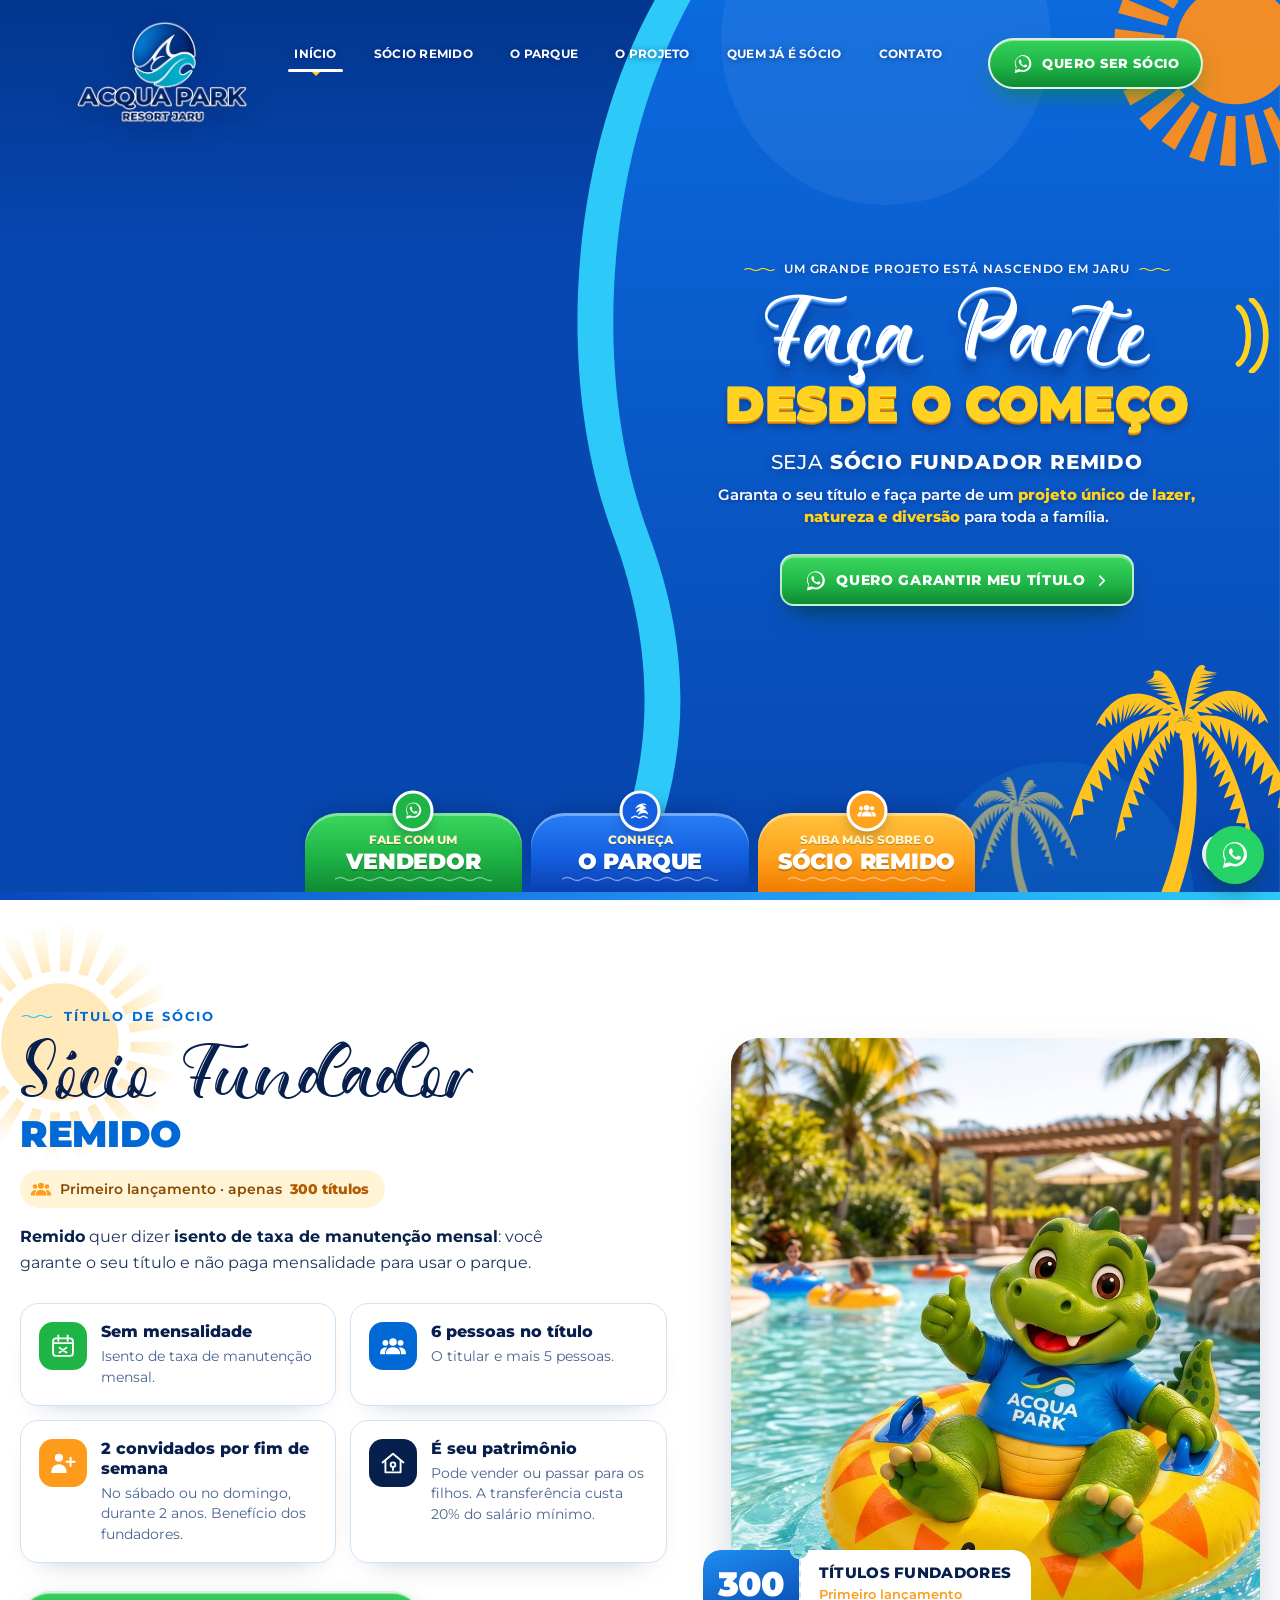
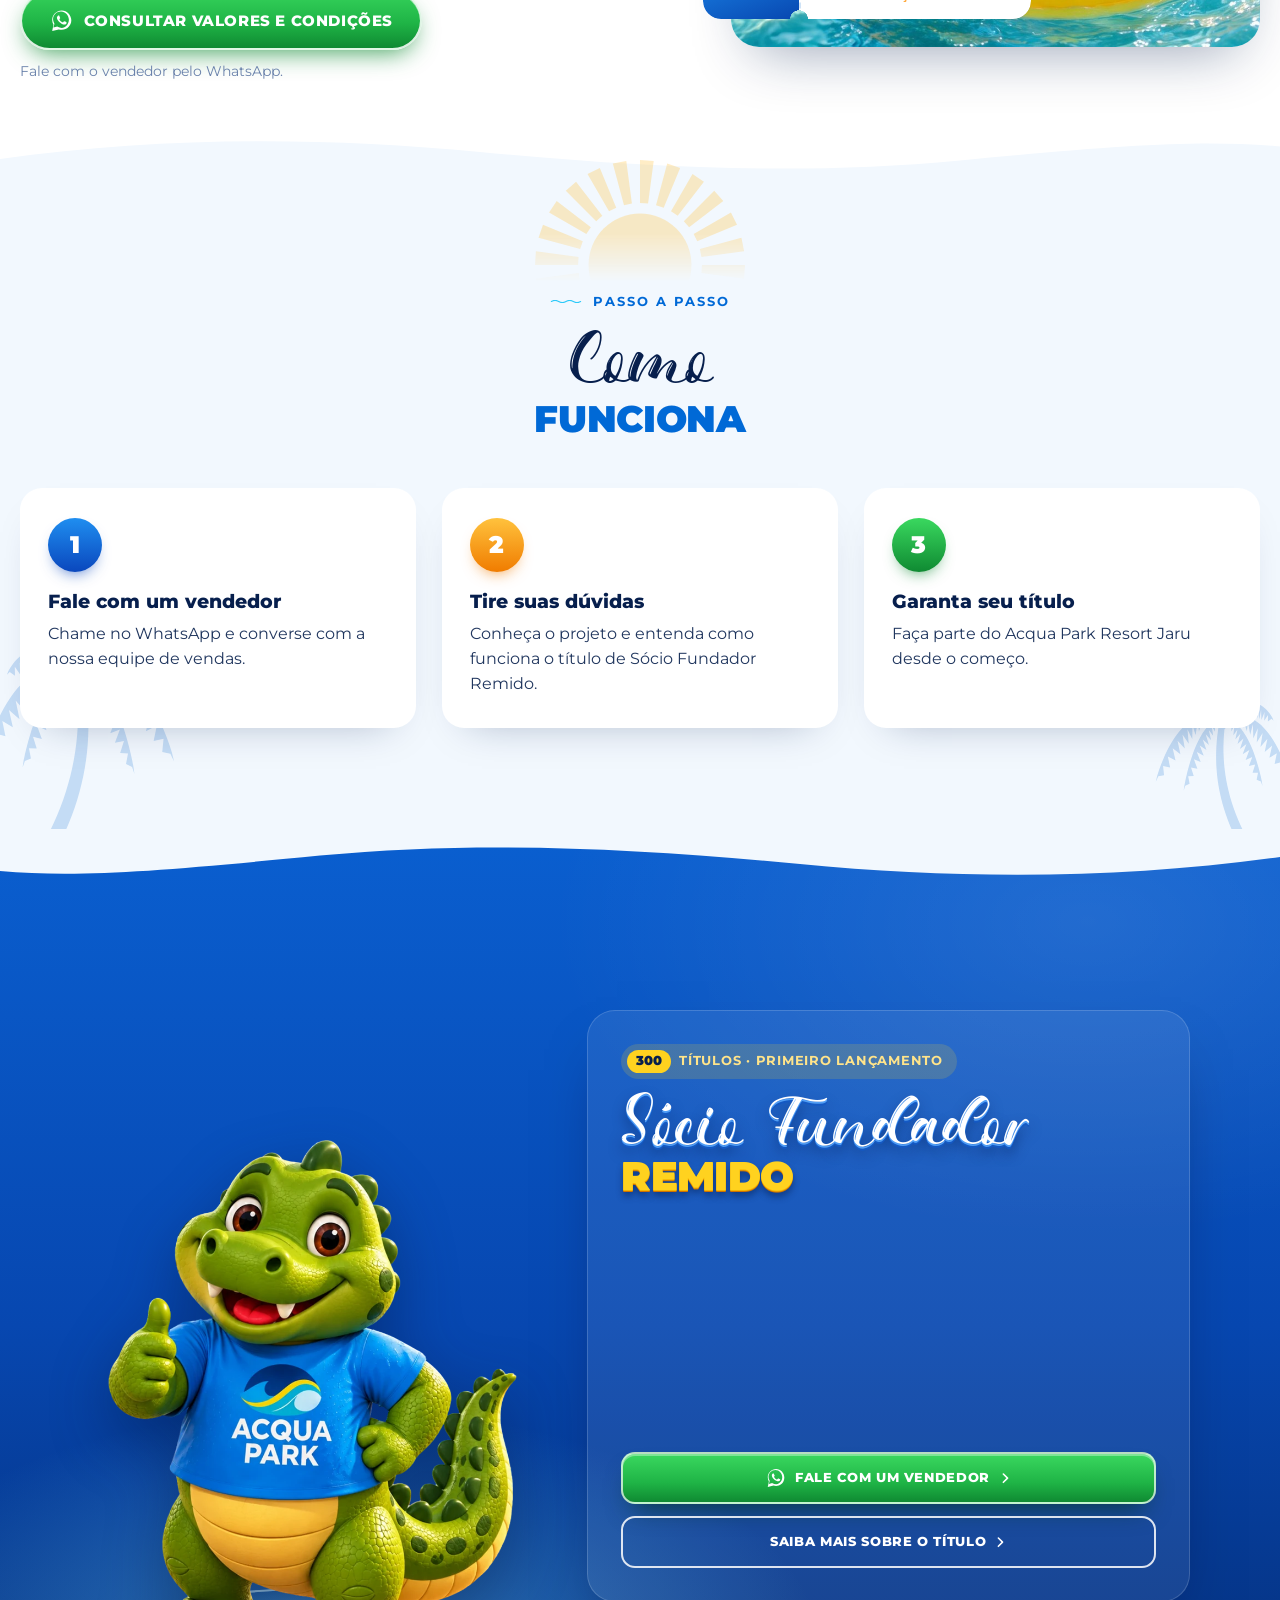
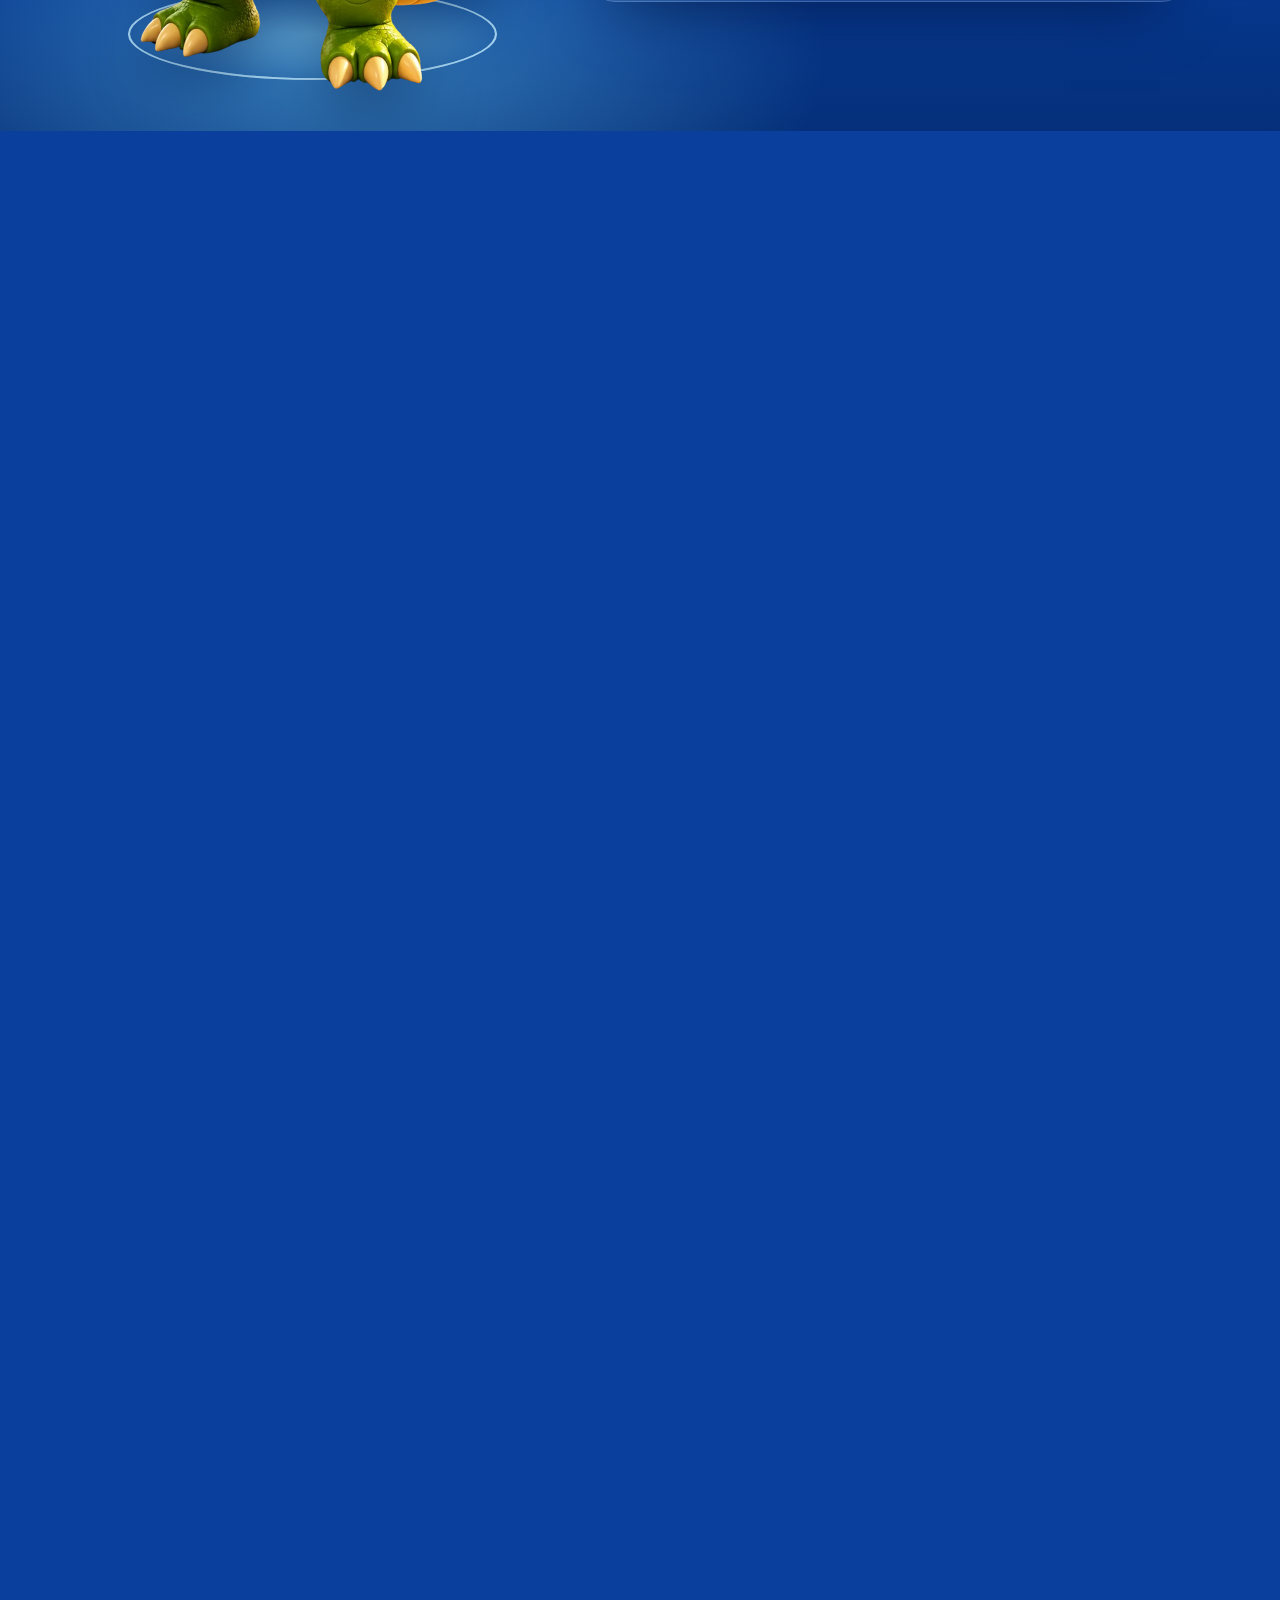
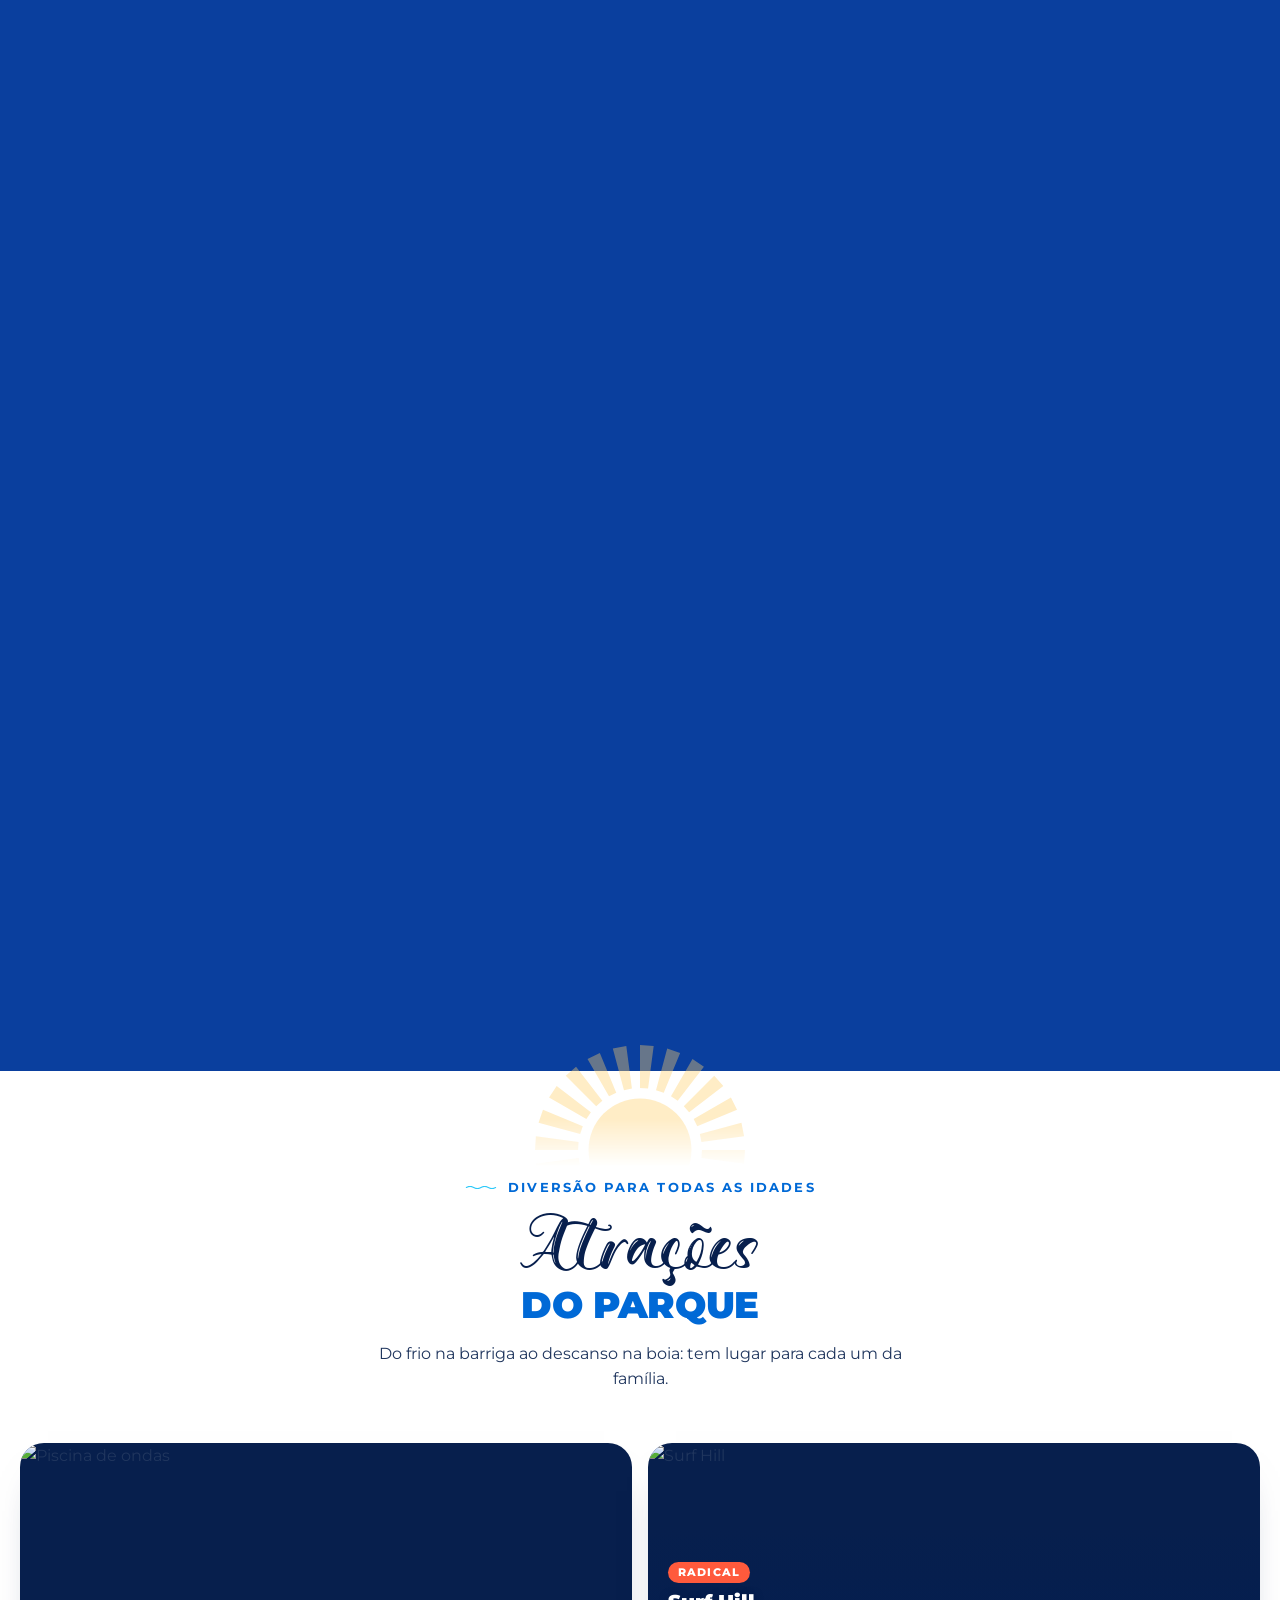
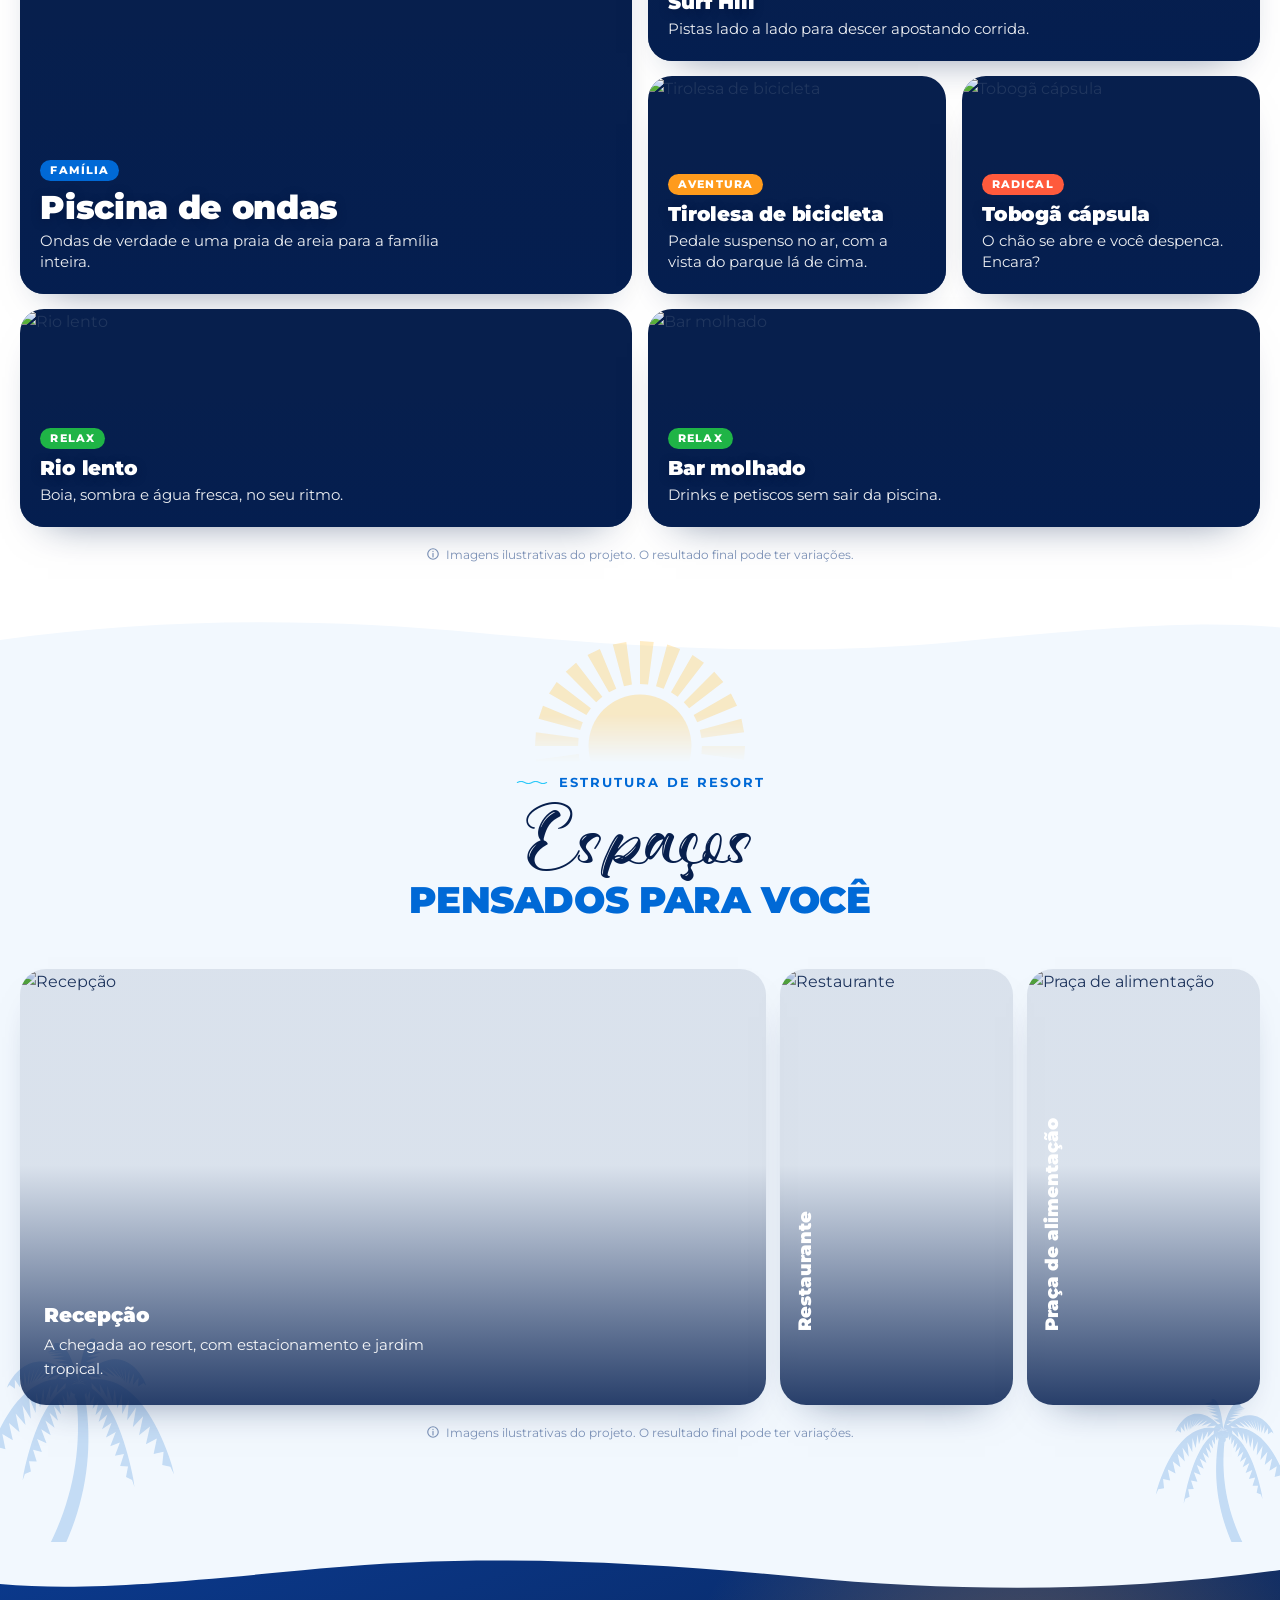
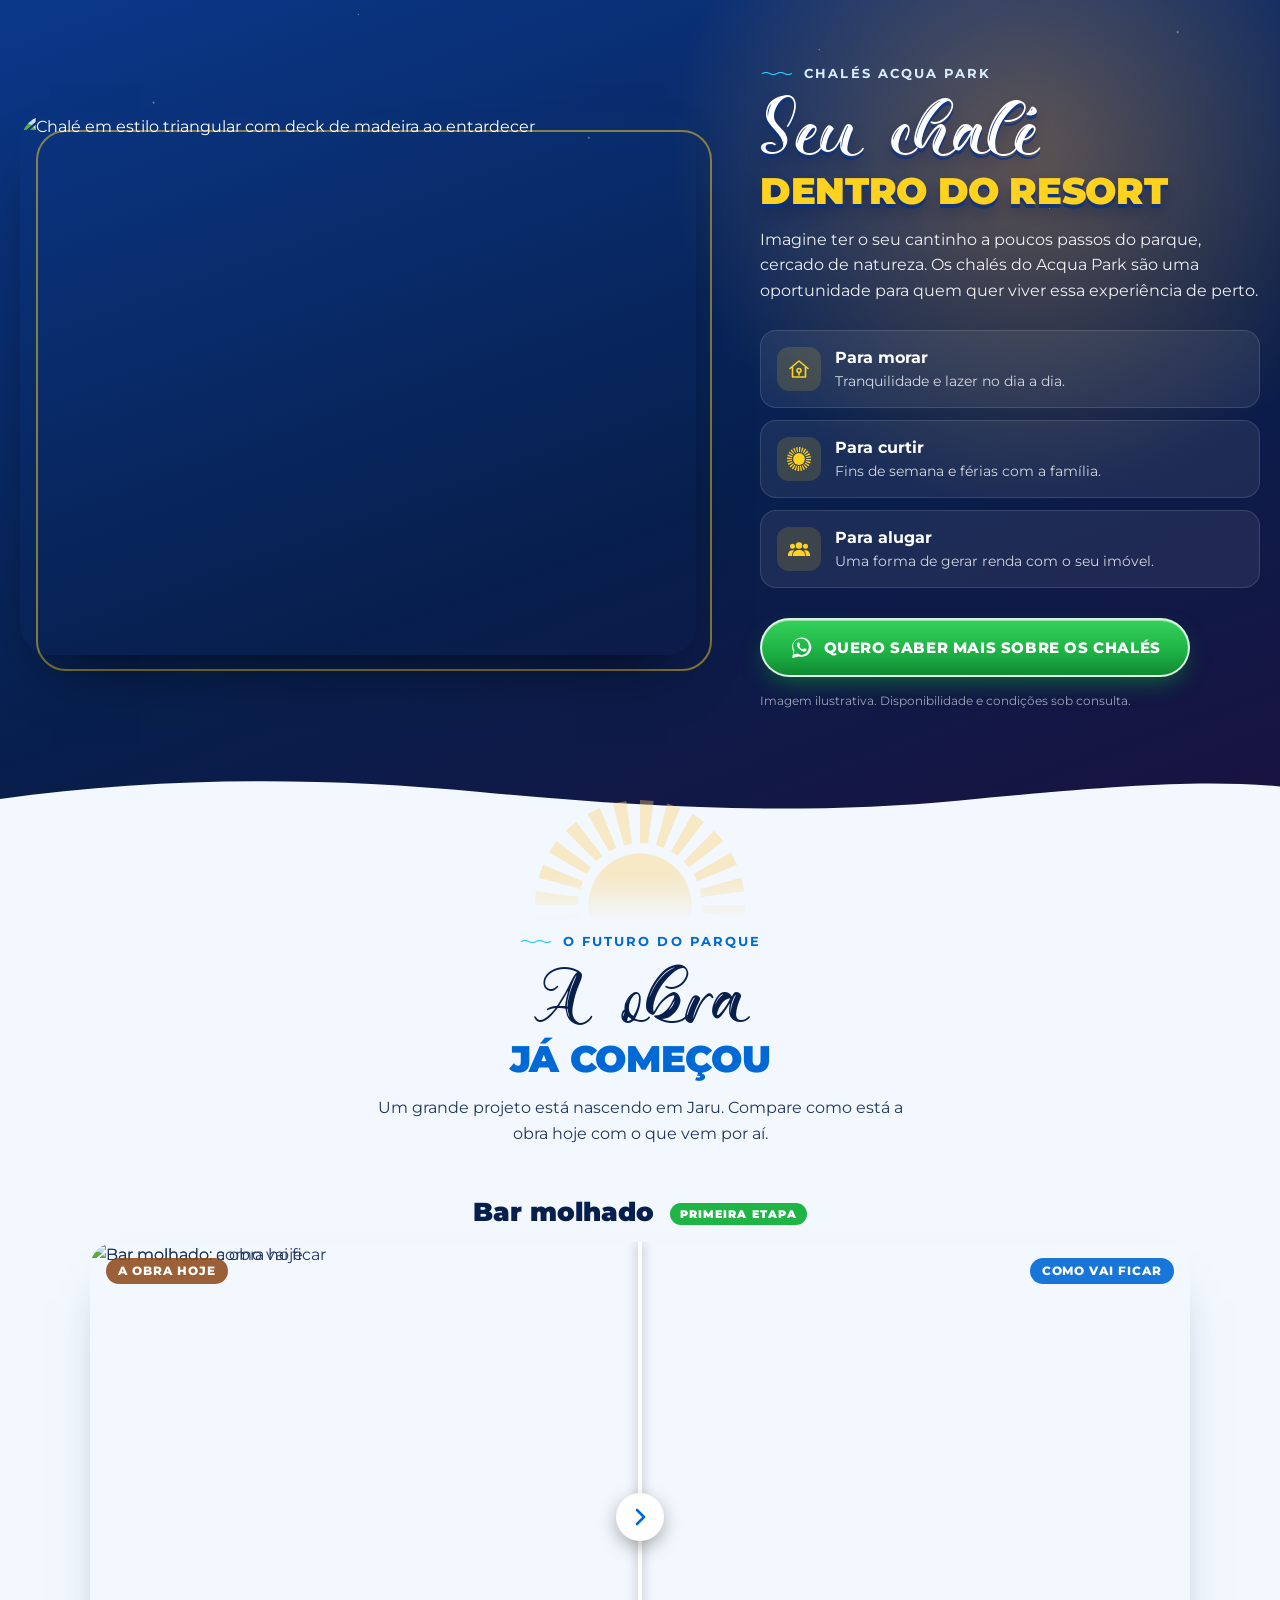
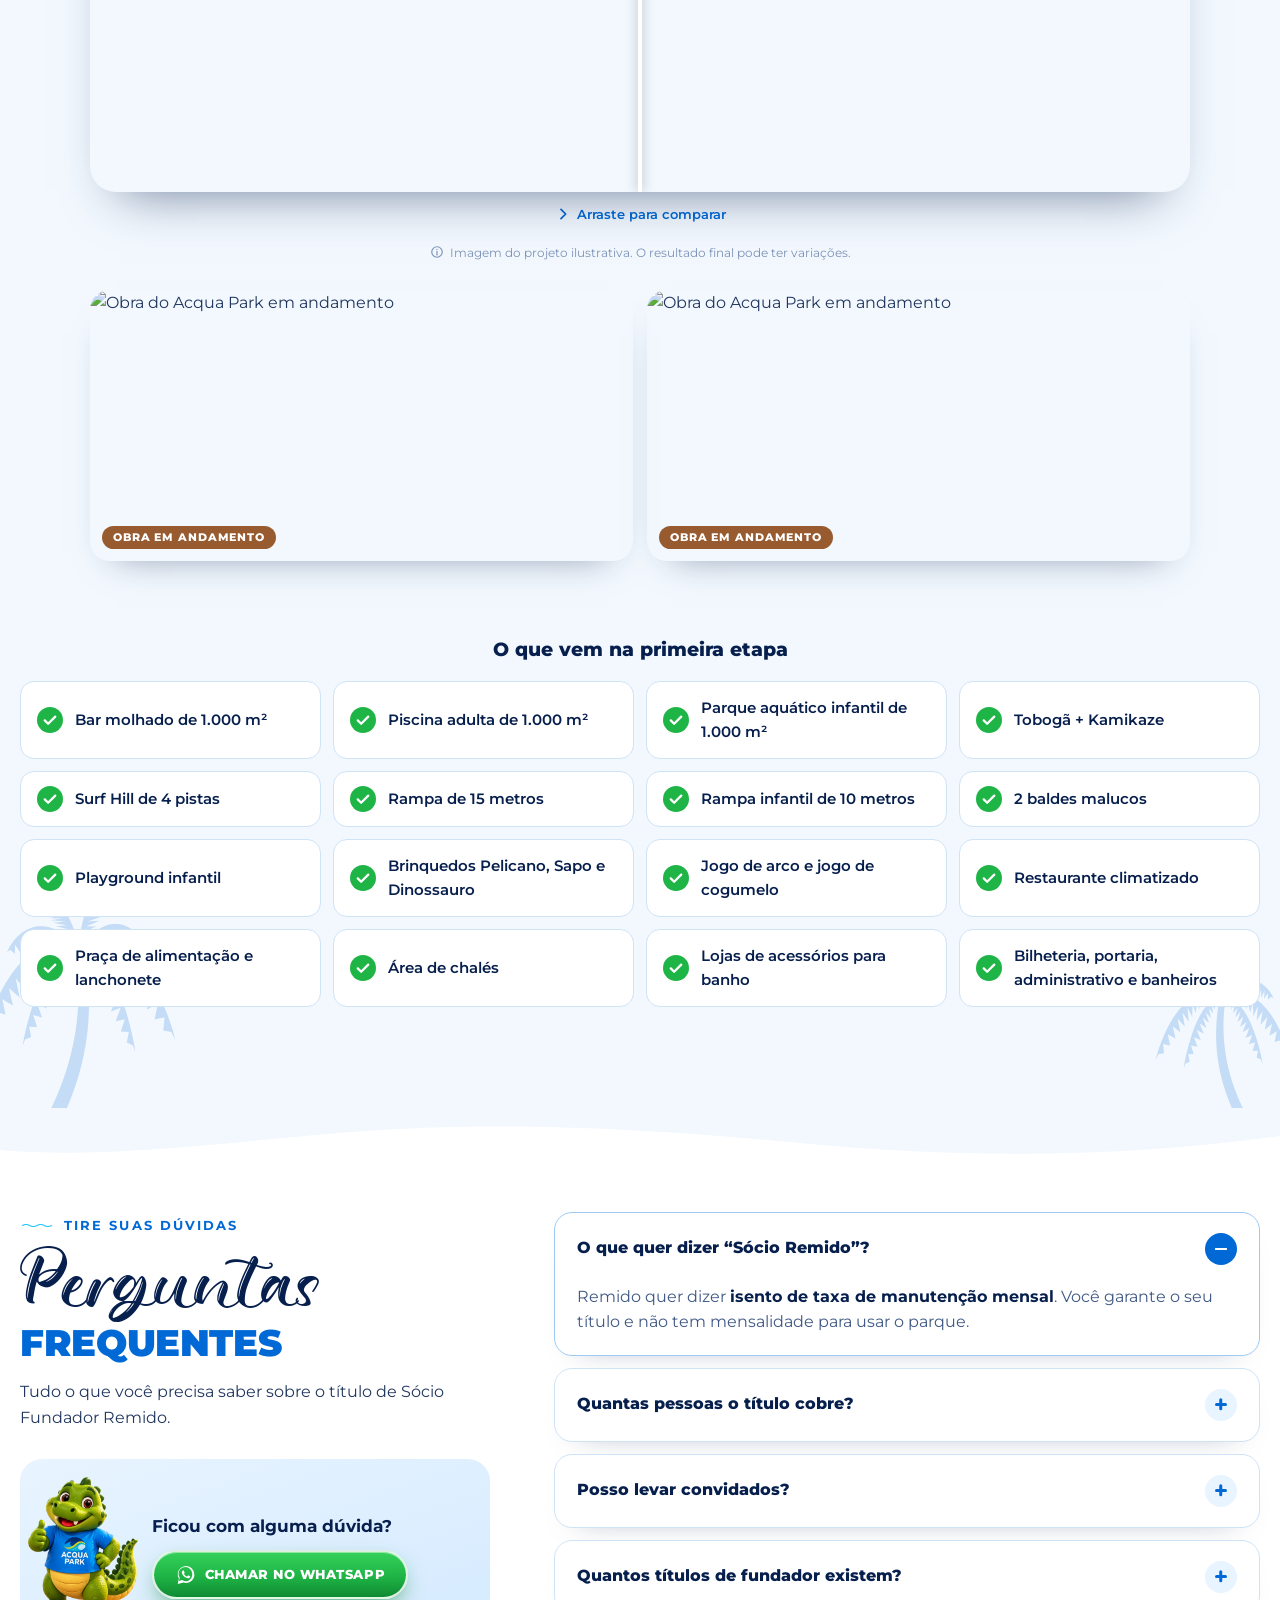
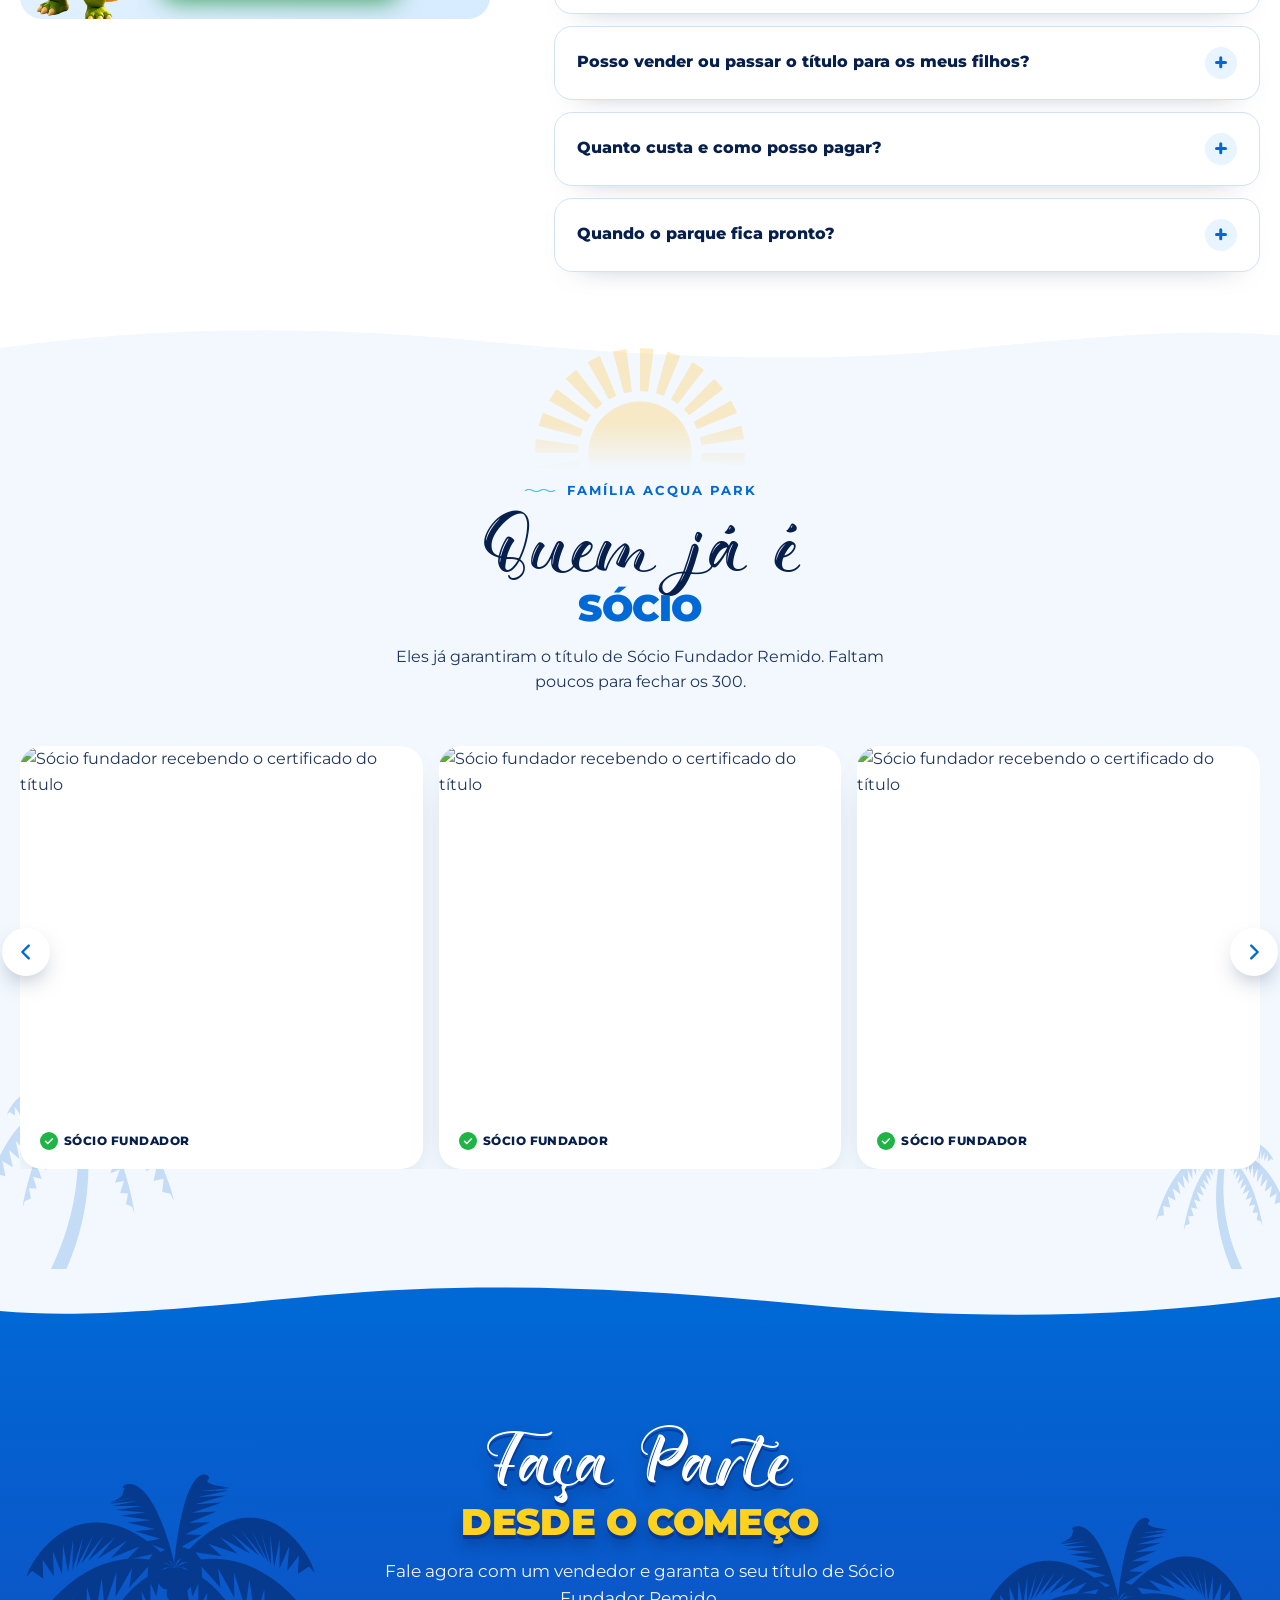
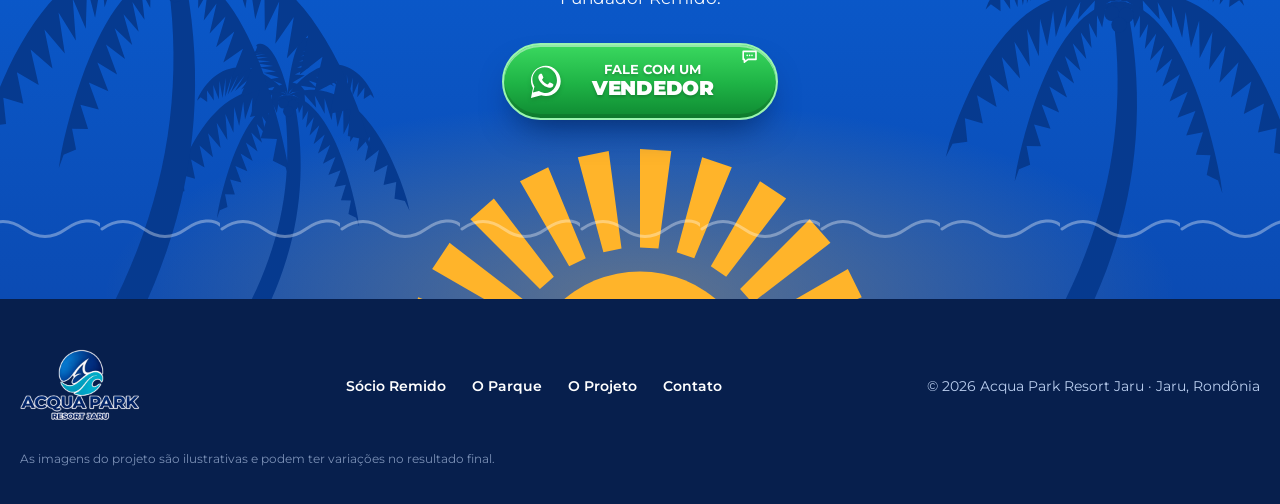
==== commit 308b7d20: "Update index.html" ====
--- a/acqua-park-vercel/index.html
+++ b/acqua-park-vercel/index.html
@@ -281,7 +281,7 @@
         <div class="ride__loader" aria-hidden="true"><span></span></div>
 
         <!-- ETAPA 1: topo do tobogã ✏️ -->
-        <div class="ride__step ride__step--1" data-from="0" data-to=".16">
+        <div class="ride__step ride__step--1" data-from="0" data-to=".12">
           <p class="ride__eyebrow">Acqua Park Resort Jaru</p>
           <h2 class="ride__big" id="t-descida">Bora <span>descer?</span></h2>
           <p class="ride__hint">
@@ -291,38 +291,61 @@
         </div>
 
         <!-- ETAPA 2: dentro do tubo ✏️ -->
-        <div class="ride__step ride__step--2" data-from=".24" data-to=".46">
+        <div class="ride__step ride__step--2" data-from=".19" data-to=".36">
           <p class="ride__line">Lazer, natureza</p>
           <p class="ride__line ride__line--gold">e diversão</p>
         </div>
 
         <!-- ETAPA 3: saindo do tubo ✏️ -->
-        <div class="ride__step ride__step--3" data-from=".54" data-to=".7">
+        <div class="ride__step ride__step--3" data-from=".42" data-to=".56">
           <p class="ride__line">para toda</p>
           <p class="ride__line ride__line--gold">a família</p>
         </div>
 
-        <!-- ETAPA FINAL: Joca aparece na piscina ✏️ -->
-        <div class="ride__final" data-from=".88">
+        <!-- ETAPA 4: chegou na piscina ✏️ (só a mensagem, sem o Joca) -->
+        <div class="ride__final" data-from=".72" data-to=".9">
           <div class="ride__final-copy">
             <p class="ride__eyebrow">Um grande projeto está nascendo em Jaru</p>
             <p class="ride__final-title"><span class="t1">Faça Parte</span><span class="t2">desde o começo</span></p>
-            <p class="ride__final-text">Seja <strong>Sócio Fundador Remido</strong> do Acqua Park Resort Jaru.</p>
-            <div class="ride__final-actions">
-              <a class="hs__btn" href="#" data-whatsapp target="_blank" rel="noopener">
-                <svg class="hs__btn-icon" aria-hidden="true"><use href="#i-whatsapp"/></svg>
-                Fale com um vendedor
-                <svg class="hs__btn-arrow" aria-hidden="true"><use href="#i-chevron-right"/></svg>
-              </a>
-              <a class="ride__link" href="#socio-remido">Saiba mais sobre o Sócio Remido</a>
-            </div>
+            <p class="ride__final-text">Continue rolando e conheça o título de <strong>Sócio Fundador Remido</strong>.</p>
           </div>
-          <div class="ride__joca">
-            <span class="ride__ring ride__ring--1" aria-hidden="true"></span>
-            <span class="ride__ring ride__ring--2" aria-hidden="true"></span>
-            <span class="ride__drops" aria-hidden="true"><i></i><i></i><i></i><i></i><i></i><i></i></span>
-            <!-- JOCA OFICIAL ✏️ arquivo assets/img/joca.webp -->
-            <img src="assets/img/joca.webp" alt="Joca, mascote do Acqua Park, fazendo sinal de positivo" width="743" height="1000" loading="lazy">
+        </div>
+
+        <!-- ETAPA 5: onda sobe e traz o "slide" com o Joca e o título ✏️ -->
+        <div class="ride__slide" data-from=".86">
+          <svg class="ride__wave" viewBox="0 0 1440 120" preserveAspectRatio="none" aria-hidden="true">
+            <path class="w1" d="M0 60c120-40 240-40 360 0s240 40 360 0 240-40 360 0 240 40 360 0v60H0Z"/>
+            <path class="w2" d="M0 80c120-34 240-34 360 0s240 34 360 0 240-34 360 0 240 34 360 0v40H0Z"/>
+          </svg>
+          <div class="ride__slide-body">
+            <div class="ride__slide-joca">
+              <span class="ride__ripple ride__ripple--1" aria-hidden="true"></span>
+              <span class="ride__ripple ride__ripple--2" aria-hidden="true"></span>
+              <span class="ride__ripple ride__ripple--3" aria-hidden="true"></span>
+              <!-- JOCA OFICIAL ✏️ arquivo assets/img/joca.webp -->
+              <img src="assets/img/joca.webp" alt="Joca, mascote do Acqua Park, fazendo sinal de positivo" width="743" height="1000" loading="lazy">
+            </div>
+            <div class="ride__slide-copy">
+              <p class="ride__badge"><b>300</b> títulos · primeiro lançamento</p>
+              <p class="ride__slide-title">Sócio Fundador <span>Remido</span></p>
+              <ul class="ride__perks">
+                <li style="--i:0"><span class="ride__pi"><svg aria-hidden="true"><use href="#i-nofee"/></svg></span><div><b>Sem mensalidade</b>Isento de taxa de manutenção</div></li>
+                <li style="--i:1"><span class="ride__pi"><svg aria-hidden="true"><use href="#i-people"/></svg></span><div><b>6 pessoas</b>Você e mais 5 no título</div></li>
+                <li style="--i:2"><span class="ride__pi"><svg aria-hidden="true"><use href="#i-guests"/></svg></span><div><b>2 convidados</b>Por fim de semana, durante 2 anos</div></li>
+                <li style="--i:3"><span class="ride__pi"><svg aria-hidden="true"><use href="#i-key"/></svg></span><div><b>Seu patrimônio</b>Pode vender ou passar aos filhos</div></li>
+              </ul>
+              <div class="ride__final-actions">
+                <a class="hs__btn" href="#" data-whatsapp target="_blank" rel="noopener">
+                  <svg class="hs__btn-icon" aria-hidden="true"><use href="#i-whatsapp"/></svg>
+                  Fale com um vendedor
+                  <svg class="hs__btn-arrow" aria-hidden="true"><use href="#i-chevron-right"/></svg>
+                </a>
+                <a class="ride__btn2" href="#socio-remido">
+                  Saiba mais sobre o título
+                  <svg aria-hidden="true"><use href="#i-chevron-right"/></svg>
+                </a>
+              </div>
+            </div>
           </div>
         </div>
 
--- a/acqua-park-vercel/css/style.css
+++ b/acqua-park-vercel/css/style.css
@@ -1024,7 +1024,7 @@
    ✏️ --ride-length = quanto a pessoa precisa rolar para descer tudo
    ========================================================================= */
 .ride {
-  --ride-length: 420vh;   /* ✏️ maior = descida mais lenta */
+  --ride-length: 560vh;   /* ✏️ maior = descida mais lenta */
   --p: 0;
   position: relative;
   height: var(--ride-length);
@@ -1036,6 +1036,9 @@
   overflow: hidden; isolation: isolate;
   background: linear-gradient(180deg, #0a5fd0, #2dc9f9);
 }
+.ride__canvas { position: absolute; inset: 0; width: 100%; height: 100%; display: none; z-index: -2; }
+.ride.is-pc .ride__canvas { display: block; }
+.ride.is-pc .ride__video { display: none; }
 .ride__video { position: absolute; inset: 0; width: 100%; height: 100%; display: block; object-fit: cover; z-index: -2; pointer-events: none; }
 .ride__shade {
   position: absolute; inset: 0; z-index: -1; pointer-events: none;
@@ -1117,7 +1120,7 @@
 }
 .ride__final-text { margin-top: 16px; font-size: clamp(16px, 1.3vw, 22px); font-weight: 600; text-shadow: 0 1px 6px rgba(0, 30, 90, .6); }
 .ride__final-text strong { font-weight: 800; color: var(--c-gold); }
-.ride__final-actions { display: flex; flex-wrap: wrap; align-items: center; gap: 12px 24px; margin-top: 6px; }
+.ride__final-actions { display: flex; flex-wrap: wrap; align-items: center; gap: 12px; margin-top: 6px; }
 .ride__link { font-weight: 800; font-size: 15px; color: var(--c-white); text-underline-offset: 5px; text-shadow: 0 1px 6px rgba(0, 30, 90, .6); }
 .ride__link:hover { color: var(--c-gold); }
 
@@ -1183,7 +1186,7 @@
 
 /* celular / tela em pé */
 @media (max-width: 760px), (orientation: portrait) and (max-aspect-ratio: 1/1) {
-  .ride { --ride-length: 380vh; }
+  .ride { --ride-length: 500vh; }
   .ride__final { grid-template-columns: 100%; grid-template-rows: auto 1fr; align-items: start; padding-top: calc(80px + env(safe-area-inset-top, 0px)); text-align: center; }
   .ride__final-copy { display: flex; flex-direction: column; align-items: center; }
   .ride__final-title { align-items: center; }
@@ -1270,7 +1273,10 @@
   .socio__media { margin-bottom: 34px; }
 }
 @media (max-width: 560px) {
-  .perks, .stage { grid-template-columns: 1fr; }
+  .perks { grid-template-columns: 1fr; }
+  .stage { grid-template-columns: 1fr 1fr; gap: 8px; }
+  .stage li { flex-direction: column; align-items: flex-start; gap: 8px; padding: 12px; font-size: 13px; line-height: 1.3; }
+  .stage svg { width: 22px; height: 22px; }
   .socio__cta .btn-pill { width: 100%; white-space: normal; }
 }
 
@@ -1392,3 +1398,446 @@
 }
 .ticket__txt b { font: 800 15px/1.15 var(--f-body); color: var(--c-navy); text-transform: uppercase; letter-spacing: .02em; }
 .ticket__txt small { font-size: 12.5px; font-weight: 600; color: var(--c-orange); }
+
+
+/* =========================================================================
+   18. HERO: foto nova (Joca na entrada do resort)
+   ========================================================================= */
+.hs { --hs-foto: url("../assets/img/site/hero-entrada-full.jpg"); }
+.hs__photo { background-position: 2% 50%; }
+@media (max-width: 1180px) and (min-width: 761px) { .hs__photo { background-position: 20% 50%; } }
+@media (max-width: 760px), (max-width: 1180px) and (orientation: portrait) and (max-aspect-ratio: 1/1) {
+  .hs { --hs-foto: url("../assets/img/site/hero-entrada-m.jpg"); }
+  .hs__photo { background-position: 14% 40%; }
+}
+
+/* aviso discreto de imagens ilustrativas */
+.ilustra {
+  display: flex; align-items: center; justify-content: center; gap: 6px;
+  margin-top: 18px; font-size: 12px; color: #7d93b8; text-align: center;
+}
+.ilustra svg { width: 14px; height: 14px; flex: none; }
+.site-footer__note { width: 100%; font-size: 12px; opacity: .65; }
+
+/* =========================================================================
+   19. CARROSSEL (base: no computador vira grade; no celular arrasta)
+   ========================================================================= */
+.carousel { position: relative; }
+.carousel [data-track] { list-style: none; margin: 0; padding: 0; }
+.carousel__nav { display: none; justify-content: center; margin-top: 16px; }
+.carousel__dots { display: flex; gap: 6px; }
+.carousel__dots i { width: 8px; height: 8px; border-radius: 8px; background: var(--c-line); transition: width .3s, background-color .3s; }
+.carousel__dots i.is-on { width: 24px; background: var(--c-blue); }
+.carousel.is-scrollable .carousel__nav { display: flex; }
+
+/* modo "arrastar" no celular */
+@media (max-width: 760px) {
+  .carousel [data-track] {
+    display: flex !important; gap: 12px;
+    overflow-x: auto; scroll-snap-type: x mandatory; overscroll-behavior-x: contain;
+    margin-inline: calc(-1 * max(20px, env(safe-area-inset-left, 0px)));
+    padding: 4px max(20px, env(safe-area-inset-left, 0px)) 10px;
+    scroll-padding-inline: max(20px, env(safe-area-inset-left, 0px));
+    scrollbar-width: none;
+  }
+  .carousel [data-track]::-webkit-scrollbar { display: none; }
+  .carousel [data-track] > * { scroll-snap-align: start; flex: 0 0 84%; }
+}
+
+/* =========================================================================
+   20. ATRAÇÕES (grade em mosaico)
+   ========================================================================= */
+.atr-grid {
+  display: grid; grid-template-columns: repeat(4, 1fr); grid-auto-rows: clamp(190px, 17vw, 260px);
+  gap: clamp(10px, 1.2vw, 18px);
+}
+.atr { position: relative; overflow: hidden; border-radius: 24px; background: var(--c-navy); isolation: isolate; box-shadow: 0 20px 40px -28px rgba(7, 31, 77, .6); }
+.atr--big  { grid-column: span 2; grid-row: span 2; }
+.atr--wide { grid-column: span 2; }
+.atr__img { position: absolute; inset: 0; width: 100%; height: 100%; object-fit: cover; z-index: -1; transition: transform .8s var(--ease-out); }
+.atr:hover .atr__img { transform: scale(1.06); }
+.atr::after {
+  content: ""; position: absolute; inset: 0; z-index: -1;
+  background: linear-gradient(0deg, rgba(4, 30, 80, .88) 0%, rgba(4, 30, 80, .35) 38%, rgba(4, 30, 80, 0) 62%);
+}
+.atr__body { position: absolute; left: 0; right: 0; bottom: 0; padding: clamp(16px, 1.6vw, 26px); color: var(--c-white); }
+.atr__tag {
+  display: inline-block; padding: 5px 10px; border-radius: 999px; margin-bottom: 8px;
+  font: 800 11px/1 var(--f-body); letter-spacing: .1em; text-transform: uppercase; color: var(--c-white);
+  background: var(--c-blue);
+}
+.atr__tag--radical  { background: #ff5a3c; }
+.atr__tag--aventura { background: var(--c-orange); }
+.atr__tag--família  { background: var(--c-blue); }
+.atr__tag--relax    { background: var(--c-green); }
+.atr h3 { font: 900 clamp(19px, 1.6vw, 26px)/1.1 var(--f-body); letter-spacing: -.01em; text-shadow: 0 2px 8px rgba(0, 20, 60, .5); }
+.atr--big h3 { font-size: clamp(26px, 2.6vw, 40px); }
+.atr p { margin-top: 6px; max-width: 30em; font-size: 14.5px; line-height: 1.45; opacity: .92; }
+
+@media (max-width: 1100px) and (min-width: 761px) {
+  .atr-grid { grid-template-columns: repeat(2, 1fr); grid-auto-rows: 240px; }
+  .atr--big { grid-row: span 1; }
+}
+@media (max-width: 760px) {
+  .atr-grid > .atr { height: 430px; border-radius: 22px; }
+  .atr h3, .atr--big h3 { font-size: 26px; }
+}
+
+/* =========================================================================
+   21. ESPAÇOS (painéis que abrem)
+   ========================================================================= */
+.esp-row { display: flex; gap: 14px; height: clamp(380px, 34vw, 520px); }
+.esp {
+  position: relative; flex: 1; min-width: 0; overflow: hidden; border-radius: 26px; cursor: pointer; isolation: isolate;
+  transition: flex .7s var(--ease-out);
+  box-shadow: 0 20px 40px -28px rgba(7, 31, 77, .6);
+}
+.esp.is-open { flex: 3.2; cursor: default; }
+.esp__img { position: absolute; inset: 0; width: 100%; height: 100%; object-fit: cover; z-index: -1; }
+.esp::after { content: ""; position: absolute; inset: 0; z-index: -1; background: linear-gradient(0deg, rgba(4, 30, 80, .85), rgba(4, 30, 80, .1) 55%); }
+.esp__body { position: absolute; left: 0; right: 0; bottom: 0; padding: 24px; color: var(--c-white); }
+.esp h3 { font: 900 clamp(18px, 1.6vw, 26px)/1.1 var(--f-body); white-space: nowrap; }
+.esp p { margin-top: 6px; max-width: 26em; font-size: 15px; opacity: 0; transform: translateY(8px); transition: opacity .4s .2s, transform .4s .2s; }
+.esp.is-open p { opacity: .95; transform: none; }
+.esp:not(.is-open) .esp__body { padding: 20px 16px; }
+.esp:not(.is-open) h3 { writing-mode: vertical-rl; transform: rotate(180deg); font-size: 18px; }
+.esp:focus-visible { outline: 3px solid var(--c-gold); outline-offset: 3px; }
+@media (max-width: 760px) {
+  .esp-row { height: auto; }
+  .esp, .esp.is-open { flex: 0 0 84% !important; height: 360px; }
+  .esp:not(.is-open) h3 { writing-mode: initial; transform: none; font-size: 22px; }
+  .esp p { opacity: .95; transform: none; }
+  .esp__body, .esp:not(.is-open) .esp__body { padding: 20px; }
+}
+
+/* =========================================================================
+   22. CHALÉS (cena de entardecer)
+   ========================================================================= */
+.chales {
+  position: relative; overflow: hidden; isolation: isolate;
+  padding-block: clamp(80px, 9vw, 140px);
+  color: var(--c-white);
+  background: linear-gradient(160deg, #0b3a8e 0%, #071f4d 60%, #1a1240 100%);
+}
+.chales::before { /* brilho do pôr do sol */
+  content: ""; position: absolute; right: -10%; top: -20%; width: 60%; aspect-ratio: 1; z-index: -1;
+  background: radial-gradient(circle, rgba(255, 170, 60, .35), transparent 65%);
+}
+.chales::after { /* estrelinhas */
+  content: ""; position: absolute; inset: 0; z-index: -1; opacity: .5;
+  background-image:
+    radial-gradient(1.5px 1.5px at 12% 18%, #fff, transparent), radial-gradient(1px 1px at 28% 8%, #fff, transparent),
+    radial-gradient(1.5px 1.5px at 46% 22%, #fff, transparent), radial-gradient(1px 1px at 64% 12%, #fff, transparent),
+    radial-gradient(1px 1px at 82% 30%, #fff, transparent), radial-gradient(1.5px 1.5px at 92% 10%, #fff, transparent);
+}
+.chales__grid { display: grid; grid-template-columns: 1.15fr .85fr; gap: clamp(32px, 5vw, 80px); align-items: center; }
+.chales__media { margin: 0; position: relative; }
+.chales__media img { width: 100%; height: auto; aspect-ratio: 4 / 3.2; object-fit: cover; border-radius: 30px; box-shadow: 0 30px 60px -30px rgba(0, 0, 0, .7); }
+.chales__media::before { content: ""; position: absolute; inset: 16px -16px -16px 16px; border: 2px solid rgba(255, 210, 31, .5); border-radius: 30px; z-index: -1; }
+.chales__text { min-width: 0; }
+.chales__lead { margin-top: 18px; font-size: clamp(16px, 1.2vw, 18.5px); line-height: 1.6; opacity: .92; }
+.chales__uses { list-style: none; margin: 26px 0 30px; padding: 0; display: grid; gap: 12px; }
+.chales__uses li {
+  display: grid; grid-template-columns: 44px 1fr; grid-template-rows: auto auto; column-gap: 14px; align-items: center;
+  padding: 14px 16px; border-radius: 16px; background: rgba(255, 255, 255, .07); border: 1px solid rgba(255, 255, 255, .12);
+}
+.chales__uses svg { grid-row: span 2; width: 44px; height: 44px; padding: 10px; border-radius: 12px; background: rgba(255, 210, 31, .15); color: var(--c-gold); }
+.chales__uses b { font-size: 16px; }
+.chales__uses span { font-size: 14px; opacity: .8; }
+.chales__note { margin-top: 14px; font-size: 12px; opacity: .6; }
+.chales .btn-pill { white-space: normal; text-align: center; }
+@media (max-width: 960px) {
+  .chales__grid { grid-template-columns: 1fr; }
+  .chales__media { max-width: 640px; }
+}
+@media (max-width: 560px) { .chales .btn-pill { width: 100%; } .chales__media::before { inset: 10px -8px -10px 10px; } }
+
+/* =========================================================================
+   23. ANTES E DEPOIS
+   ========================================================================= */
+.ba-wrap { max-width: 1100px; margin: 0 auto clamp(48px, 6vw, 80px); }
+.ba-tabs { display: flex; justify-content: center; flex-wrap: wrap; gap: 8px; margin-bottom: 18px; }
+.ba-tab {
+  padding: 10px 18px; border-radius: 999px; cursor: pointer;
+  font: 700 14px/1 var(--f-body); color: var(--c-navy);
+  background: var(--c-white); border: 1px solid var(--c-line);
+  transition: background-color .25s, color .25s, border-color .25s;
+}
+.ba-tab.is-active { background: var(--c-blue); border-color: var(--c-blue); color: var(--c-white); }
+.ba {
+  --pos: 50%;
+  position: relative; overflow: hidden; border-radius: 26px; aspect-ratio: 2 / 1;
+  box-shadow: 0 28px 50px -30px rgba(7, 31, 77, .6); user-select: none; touch-action: pan-y;
+}
+.ba[hidden] { display: none; }
+.ba__after, .ba__before img { position: absolute; inset: 0; width: 100%; height: 100%; object-fit: cover; }
+.ba__before { position: absolute; inset: 0; clip-path: inset(0 calc(100% - var(--pos)) 0 0); }
+.ba__handle {
+  position: absolute; top: 0; bottom: 0; left: var(--pos); width: 4px; margin-left: -2px; background: var(--c-white);
+  box-shadow: 0 0 12px rgba(0, 0, 0, .35); pointer-events: none;
+}
+.ba__handle svg {
+  position: absolute; top: 50%; left: 50%; width: 48px; height: 48px; margin: -24px 0 0 -24px; padding: 12px;
+  border-radius: 50%; background: var(--c-white); color: var(--c-blue); box-shadow: 0 6px 18px rgba(0, 0, 0, .3);
+}
+.ba:not(.is-touched) .ba__handle svg { animation: ba-nudge 2.2s ease-in-out infinite; }
+@keyframes ba-nudge { 0%, 100% { transform: translateX(0); } 50% { transform: translateX(6px); } }
+.ba__range { position: absolute; inset: 0; width: 100%; height: 100%; margin: 0; opacity: 0; cursor: ew-resize; -webkit-appearance: none; appearance: none; }
+.ba__range:focus-visible + * , .ba:focus-within .ba__handle svg { outline: 3px solid var(--c-gold); }
+.ba__label {
+  position: absolute; top: 16px; padding: 7px 12px; border-radius: 999px; pointer-events: none;
+  font: 800 12px/1 var(--f-body); letter-spacing: .08em; text-transform: uppercase; color: var(--c-white);
+}
+.ba__label--before { left: 16px; background: rgba(140, 70, 20, .85); }
+.ba__label--after { right: 16px; background: rgba(0, 105, 214, .9); }
+.ba-hint { display: flex; align-items: center; justify-content: center; gap: 6px; margin-top: 12px; font-size: 13px; font-weight: 600; color: var(--c-blue); }
+.ba-hint svg { width: 16px; height: 16px; }
+.stage-title { margin: 0 auto 20px; text-align: center; font: 800 clamp(18px, 1.5vw, 22px)/1.2 var(--f-body); color: var(--c-navy); }
+@media (max-width: 760px) {
+  .ba { aspect-ratio: 4 / 3.4; border-radius: 20px; }
+  .ba__label { top: 12px; font-size: 10.5px; }
+  .ba__label--before { left: 12px; } .ba__label--after { right: 12px; }
+}
+
+/* =========================================================================
+   24. SÓCIOS (carrossel com fotos)
+   ========================================================================= */
+.soc-track { display: flex; gap: 16px; overflow-x: auto; scroll-snap-type: x mandatory; scrollbar-width: none; padding: 6px 2px 14px; }
+.soc-track::-webkit-scrollbar { display: none; }
+.soc { position: relative; flex: 0 0 calc((100% - 32px) / 3); scroll-snap-align: start; border-radius: 22px; overflow: hidden; background: var(--c-white); box-shadow: 0 18px 36px -26px rgba(7, 31, 77, .55); }
+.soc img { width: 100%; height: auto; aspect-ratio: 4 / 4.2; object-fit: cover; display: block; }
+.soc__tag {
+  position: absolute; left: 12px; bottom: 12px; display: inline-flex; align-items: center; gap: 6px;
+  padding: 7px 12px 7px 8px; border-radius: 999px; background: rgba(255, 255, 255, .94); color: var(--c-navy);
+  font: 800 12px/1 var(--f-body); letter-spacing: .04em; text-transform: uppercase;
+}
+.soc__tag svg { width: 18px; height: 18px; padding: 3px; border-radius: 50%; background: var(--c-green); color: var(--c-white); }
+.carousel__arrow {
+  position: absolute; top: calc(50% - 30px); z-index: 2; display: grid; place-items: center;
+  width: 48px; height: 48px; border-radius: 50%; border: 0; cursor: pointer;
+  background: var(--c-white); color: var(--c-blue); box-shadow: 0 10px 24px -10px rgba(7, 31, 77, .5);
+  transition: opacity .25s, transform .25s;
+}
+.carousel__arrow svg { width: 22px; height: 22px; }
+.carousel__arrow--prev { left: -18px; } .carousel__arrow--prev svg { transform: rotate(180deg); }
+.carousel__arrow--next { right: -18px; }
+.carousel__arrow:disabled { opacity: 0; pointer-events: none; }
+@media (max-width: 960px) { .soc { flex-basis: calc((100% - 16px) / 2); } }
+@media (max-width: 760px) {
+  .carousel__arrow { display: none; }
+  .carousel--socios [data-track] > * { flex-basis: 78%; }
+}
+
+/* =========================================================================
+   25. CELULAR: acabamento geral
+   ========================================================================= */
+@media (max-width: 760px) {
+  .section { padding-block: 64px; }
+  .section-head { margin-bottom: 28px; }
+  .display { font-size: clamp(40px, 11.5vw, 56px); }
+  .lead { font-size: 16px; }
+}
+
+/* Hero da página O Parque: mesma estrutura, outra foto */
+.hs--parque { --hs-foto: url("../assets/img/site/piscina-ondas-full.jpg"); }
+.hs--parque .hs__photo { background-position: 30% 50%; }
+@media (max-width: 760px), (max-width: 1180px) and (orientation: portrait) and (max-aspect-ratio: 1/1) {
+  .hs--parque { --hs-foto: url("../assets/img/site/piscina-ondas-m.jpg"); }
+  .hs--parque .hs__photo { background-position: 60% 50%; }
+}
+
+/* antes/depois único + fotos da obra */
+.ba-title { margin-bottom: 16px; text-align: center; font: 900 clamp(22px, 2vw, 28px)/1.1 var(--f-body); color: var(--c-navy); }
+.ba-title span { display: inline-block; margin-left: 8px; padding: 5px 10px; border-radius: 999px; vertical-align: middle; font-size: 11px; letter-spacing: .1em; text-transform: uppercase; color: var(--c-white); background: var(--c-green); }
+.obra-fotos { list-style: none; margin: 28px 0 0; padding: 0; display: grid; grid-template-columns: 1fr 1fr; gap: 14px; }
+.obra-fotos li { position: relative; overflow: hidden; border-radius: 20px; box-shadow: 0 18px 36px -26px rgba(7, 31, 77, .55); }
+.obra-fotos img { width: 100%; height: auto; aspect-ratio: 2 / 1; object-fit: cover; display: block; }
+.obra-fotos span { position: absolute; left: 12px; bottom: 12px; padding: 6px 11px; border-radius: 999px; background: rgba(140, 70, 20, .88); color: var(--c-white); font: 800 11px/1 var(--f-body); letter-spacing: .08em; text-transform: uppercase; }
+@media (max-width: 560px) { .obra-fotos { grid-template-columns: 1fr; gap: 10px; } .ba-title span { display: table; margin: 8px auto 0; } }
+
+/* =========================================================================
+   26. PERGUNTAS FREQUENTES
+   ========================================================================= */
+.faq-grid { display: grid; grid-template-columns: .8fr 1.2fr; gap: clamp(32px, 5vw, 80px); align-items: start; }
+.faq-side { position: sticky; top: 110px; }
+.faq-cta {
+  display: flex; align-items: flex-end; gap: 14px; margin-top: 28px; padding: 18px 20px 0 8px;
+  border-radius: 22px; background: linear-gradient(160deg, #e8f4ff, #d6ebff); overflow: hidden;
+}
+.faq-cta img { width: 110px; height: auto; flex: none; margin-bottom: -6px; }
+.faq-cta div { display: flex; flex-direction: column; gap: 10px; padding-bottom: 20px; }
+.faq-cta b { font-size: 17px; color: var(--c-navy); }
+.faq-list { display: grid; gap: 12px; }
+.faq { border-radius: 18px; background: var(--c-white); border: 1px solid var(--c-line); box-shadow: 0 14px 30px -26px rgba(7, 31, 77, .5); transition: border-color .25s; }
+.faq[open] { border-color: #9ccaf5; }
+.faq summary {
+  display: flex; align-items: center; justify-content: space-between; gap: 16px;
+  padding: 20px 22px; cursor: pointer; list-style: none;
+  font: 800 clamp(15.5px, 1.15vw, 17.5px)/1.35 var(--f-body); color: var(--c-navy);
+}
+.faq summary::-webkit-details-marker { display: none; }
+.faq summary:focus-visible { outline: 3px solid var(--c-gold); outline-offset: 2px; border-radius: 18px; }
+.faq__icon { position: relative; flex: none; width: 32px; height: 32px; border-radius: 50%; background: #e8f4ff; transition: background-color .25s, transform .3s var(--ease-out); }
+.faq__icon::before, .faq__icon::after { content: ""; position: absolute; left: 50%; top: 50%; width: 12px; height: 2.5px; margin: -1.25px 0 0 -6px; border-radius: 2px; background: var(--c-blue); }
+.faq__icon::after { transform: rotate(90deg); transition: transform .3s var(--ease-out); }
+.faq[open] .faq__icon { background: var(--c-blue); }
+.faq[open] .faq__icon::before, .faq[open] .faq__icon::after { background: var(--c-white); }
+.faq[open] .faq__icon::after { transform: rotate(0deg); }
+.faq__a { padding: 0 22px 20px; }
+.faq__a p { font-size: 15.5px; line-height: 1.6; color: #3f5885; }
+.faq__a strong { color: var(--c-navy); }
+.faq__a a { color: var(--c-green-dark); font-weight: 700; }
+@media (max-width: 960px) {
+  .faq-grid { grid-template-columns: 1fr; }
+  .faq-side { position: static; }
+  .faq-cta { order: 2; }
+}
+@media (max-width: 760px) {
+  .faq summary { padding: 18px; }
+  .faq__a { padding: 0 18px 18px; }
+  .faq-cta img { width: 90px; }
+}
+.faq-side, .faq-list { min-width: 0; }
+.faq-cta .btn-pill { white-space: normal; }
+@media (max-width: 400px) { .faq-cta .btn-pill { padding: .8em 1.1em; font-size: 12.5px; } .faq-cta img { width: 76px; } }
+
+/* =========================================================================
+   27. DESCIDA: mensagem na piscina + onda que traz o slide do título
+   ========================================================================= */
+.ride__final { grid-template-columns: 1fr; justify-items: center; text-align: center; }
+.ride__final-copy { display: flex; flex-direction: column; align-items: center; }
+.ride__final-title { align-items: center; }
+.ride__final.is-on { pointer-events: none; }
+
+.ride__slide {
+  position: absolute; inset: 0; z-index: 5; pointer-events: none;
+  transform: translateY(calc((1 - var(--w)) * 105%));
+  will-change: transform;
+}
+.ride.is-slide .ride__slide { pointer-events: auto; }
+.ride__wave { position: absolute; left: 0; bottom: calc(100% - 2px); width: 100%; height: clamp(60px, 9vw, 120px); }
+.ride__wave .w1 { fill: rgba(45, 201, 249, .55); }
+.ride__wave .w2 { fill: #0a5fd0; }
+.ride__slide-body {
+  position: absolute; inset: 0; overflow: hidden;
+  display: grid; grid-template-columns: .9fr 1.1fr; align-items: center; gap: clamp(20px, 4vw, 70px);
+  padding: 90px max(24px, 7vw) 40px;
+  background: radial-gradient(70% 60% at 25% 70%, rgba(45, 201, 249, .35), transparent 70%), linear-gradient(180deg, #0a5fd0 0%, #0747b0 60%, #063a8f 100%);
+  color: var(--c-white);
+}
+.ride__slide-body::before { /* sol nascendo atrás do Joca */
+  content: ""; position: absolute; left: 6%; bottom: -12%; width: min(46vw, 620px); aspect-ratio: 1;
+  background: var(--amb-sun) center / contain no-repeat; opacity: .25;
+  animation: sun-spin 80s linear infinite;
+}
+.ride__slide-joca { position: relative; align-self: end; justify-self: center; width: min(32vw, 58vh, 480px); }
+.ride__slide-joca img {
+  width: 100%; height: auto;
+  transform: translateY(calc((1 - var(--w)) * 40%)) rotate(calc((1 - var(--w)) * -8deg));
+  filter: drop-shadow(0 24px 30px rgba(0, 20, 60, .4));
+}
+.ride__slide-copy { min-width: 0; }
+.ride__slide-title {
+  margin: 8px 0 18px; font: 400 clamp(46px, 5vw, 92px)/.95 var(--f-display);
+  text-shadow: 0 .03em 0 #4f9df5, 0 .06em 0 #1459c4, 0 .12em .2em rgba(0, 25, 80, .5);
+}
+.ride__slide-title span {
+  display: block; margin-top: .08em; font: 900 .62em/1 var(--f-body); letter-spacing: -.015em; text-transform: uppercase; color: var(--c-gold);
+  text-shadow: 0 .03em 0 #f6b400, 0 .06em 0 #cf7200, 0 .14em .2em rgba(0, 20, 60, .45);
+}
+.ride__perks { list-style: none; margin: 0 0 22px; padding: 0; display: grid; grid-template-columns: 1fr 1fr; gap: 10px; }
+.ride__perks li {
+  padding: 14px 16px; border-radius: 16px; font-size: 14px; line-height: 1.4;
+  background: rgba(255, 255, 255, .1); border: 1px solid rgba(255, 255, 255, .18);
+  opacity: 0; transform: translateY(16px);
+  transition: opacity .5s calc(var(--i) * .1s + .15s), transform .5s calc(var(--i) * .1s + .15s) var(--ease-out);
+}
+.ride__perks b { display: block; font-size: 16px; color: var(--c-gold); }
+.ride.is-slide .ride__perks li { opacity: 1; transform: none; }
+.ride__btn2 {
+  display: inline-flex; align-items: center; gap: .5em; min-height: clamp(52px, 3.8vw, 68px); padding: 0 1.4em;
+  border-radius: 14px; border: 2px solid rgba(255, 255, 255, .85); color: var(--c-white); text-decoration: none;
+  font: 800 clamp(14px, 1.08vw, 19px)/1 var(--f-body); letter-spacing: .05em; text-transform: uppercase;
+  transition: background-color .25s, color .25s, transform .25s var(--ease-out);
+}
+.ride__btn2 svg { width: 1.1em; height: 1.1em; }
+.ride__btn2:hover { background: var(--c-white); color: var(--c-blue-deep); transform: translateY(-3px); }
+.ride.is-slide .ride__progress { opacity: 0; }
+
+@media (max-width: 760px), (orientation: portrait) and (max-aspect-ratio: 1/1) {
+  .ride__final { padding: 70px 16px 0; grid-template-rows: 1fr; align-items: center; align-content: center; }
+  .ride__final-title .t1 { font-size: clamp(50px, 15vw, 90px); }
+  .ride__slide-body { grid-template-columns: 1fr; grid-template-rows: auto 1fr; align-items: start; padding: calc(78px + env(safe-area-inset-top, 0px)) 18px 0; text-align: center; gap: 0; }
+  .ride__slide-copy { order: 1; display: flex; flex-direction: column; align-items: center; }
+  .ride__slide-joca { order: 2; width: min(50vw, 30vh, 240px); align-self: end; }
+  .ride__slide-body::before { left: 50%; margin-left: -45vw; width: 90vw; bottom: -30vw; }
+  .ride__slide-title { font-size: clamp(38px, 11vw, 60px); margin-bottom: 12px; }
+  .ride__perks { gap: 8px; margin-bottom: 14px; text-align: left; }
+  .ride__perks li { padding: 10px 12px; font-size: 12px; }
+  .ride__perks b { font-size: 14px; }
+  .ride__final-actions { width: 100%; flex-direction: column; gap: 8px; }
+  .ride__final-actions .hs__btn, .ride__btn2 { width: 100%; justify-content: center; min-height: 48px; font-size: 13px; }
+}
+@media (max-height: 700px) and (max-width: 760px) { .ride__slide-joca { display: none; } }
+
+/* 28. SLIDE DO TÍTULO: acabamento (sem sol; Joca sobre a água) */
+.ride__slide-body {
+  grid-template-columns: minmax(0, .85fr) minmax(0, 1.15fr);
+  background:
+    radial-gradient(55% 40% at 26% 92%, rgba(111, 214, 255, .45), transparent 70%),
+    radial-gradient(60% 50% at 85% 10%, rgba(255, 255, 255, .1), transparent 70%),
+    linear-gradient(180deg, #0a5fd0 0%, #0747b0 55%, #052f7a 100%);
+}
+.ride__slide-body::before { content: none; }
+.ride__slide-body::after { /* linhas de água no rodapé */
+  content: ""; position: absolute; left: 0; right: 0; bottom: 0; height: 26%; pointer-events: none;
+  background: var(--amb-lines) center top 0 / 140px 22px repeat-x, var(--amb-lines) 70px top 34px / 140px 22px repeat-x, var(--amb-lines) center top 68px / 140px 22px repeat-x;
+  opacity: .6;
+}
+.ride__ripple {
+  position: absolute; left: 50%; bottom: 2%; width: 90%; aspect-ratio: 4 / 1; margin-left: -45%;
+  border-radius: 50%; border: 2px solid rgba(190, 236, 255, .6); pointer-events: none;
+  animation: ripple 3.6s ease-out infinite;
+}
+.ride__ripple--1 { background: radial-gradient(closest-side, rgba(150, 225, 255, .45), transparent); border: 0; animation: none; }
+.ride__ripple--3 { animation-delay: 1.8s; }
+@keyframes ripple { 0% { transform: scale(.55); opacity: .9; } 100% { transform: scale(1.35); opacity: 0; } }
+.ride__slide-joca img { position: relative; z-index: 1; }
+
+.ride__slide-copy {
+  padding: clamp(22px, 2.6vw, 40px); border-radius: 28px;
+  background: rgba(255, 255, 255, .08); border: 1px solid rgba(255, 255, 255, .16);
+  box-shadow: 0 30px 60px -30px rgba(0, 10, 40, .6);
+}
+.ride__badge {
+  display: inline-flex; align-items: center; gap: 8px; padding: 6px 14px 6px 6px; border-radius: 999px;
+  background: rgba(255, 210, 31, .16); color: #ffe48a; font: 700 12.5px/1 var(--f-body); letter-spacing: .06em; text-transform: uppercase;
+}
+.ride__badge b { padding: 5px 9px; border-radius: 999px; background: var(--c-gold); color: var(--c-navy); font-weight: 900; letter-spacing: 0; }
+.ride__slide-title { margin: 14px 0 20px; }
+.ride__perks { gap: 10px; }
+.ride__perks li { display: flex; align-items: center; gap: 12px; padding: 12px 14px; background: rgba(4, 30, 90, .35); border-color: rgba(255, 255, 255, .12); }
+.ride__perks b { font-size: 15.5px; margin-bottom: 2px; }
+.ride__pi { flex: none; display: grid; place-items: center; width: 40px; height: 40px; border-radius: 12px; background: var(--c-gold); color: var(--c-navy); }
+.ride__pi svg { width: 22px; height: 22px; }
+.ride__slide-copy .ride__final-actions > * { flex: 1 1 220px; justify-content: center; white-space: normal; text-align: center; }
+
+@media (max-width: 1180px) and (min-width: 761px) and (orientation: landscape) {
+  .ride__slide-body { padding-inline: 4vw; gap: 3vw; }
+  .ride__perks { grid-template-columns: 1fr; }
+  .ride__slide-title { font-size: clamp(40px, 4.6vw, 64px); }
+}
+@media (max-width: 760px), (orientation: portrait) and (max-aspect-ratio: 1/1) {
+  .ride__slide-copy { padding: 0; background: none; border: 0; box-shadow: none; }
+  .ride__perks li { flex-direction: column; align-items: flex-start; gap: 6px; padding: 10px; }
+  .ride__pi { width: 30px; height: 30px; border-radius: 9px; }
+  .ride__pi svg { width: 17px; height: 17px; }
+  .ride__badge { font-size: 10.5px; }
+  .ride__slide-copy .ride__final-actions > * { flex: none; }
+}
+.ride__slide-copy .ride__final-actions > * { flex: 1 1 auto; white-space: nowrap; font-size: clamp(13px, .95vw, 16px); padding-inline: 1.1em; }
+@media (max-width: 760px), (orientation: portrait) and (max-aspect-ratio: 1/1) {
+  .ride__slide-body { grid-template-columns: 1fr; }
+  .ride__slide-copy .ride__final-actions > * { width: 100%; white-space: normal; font-size: 13px; }
+  .ride__slide-body::after { height: 14%; }
+}
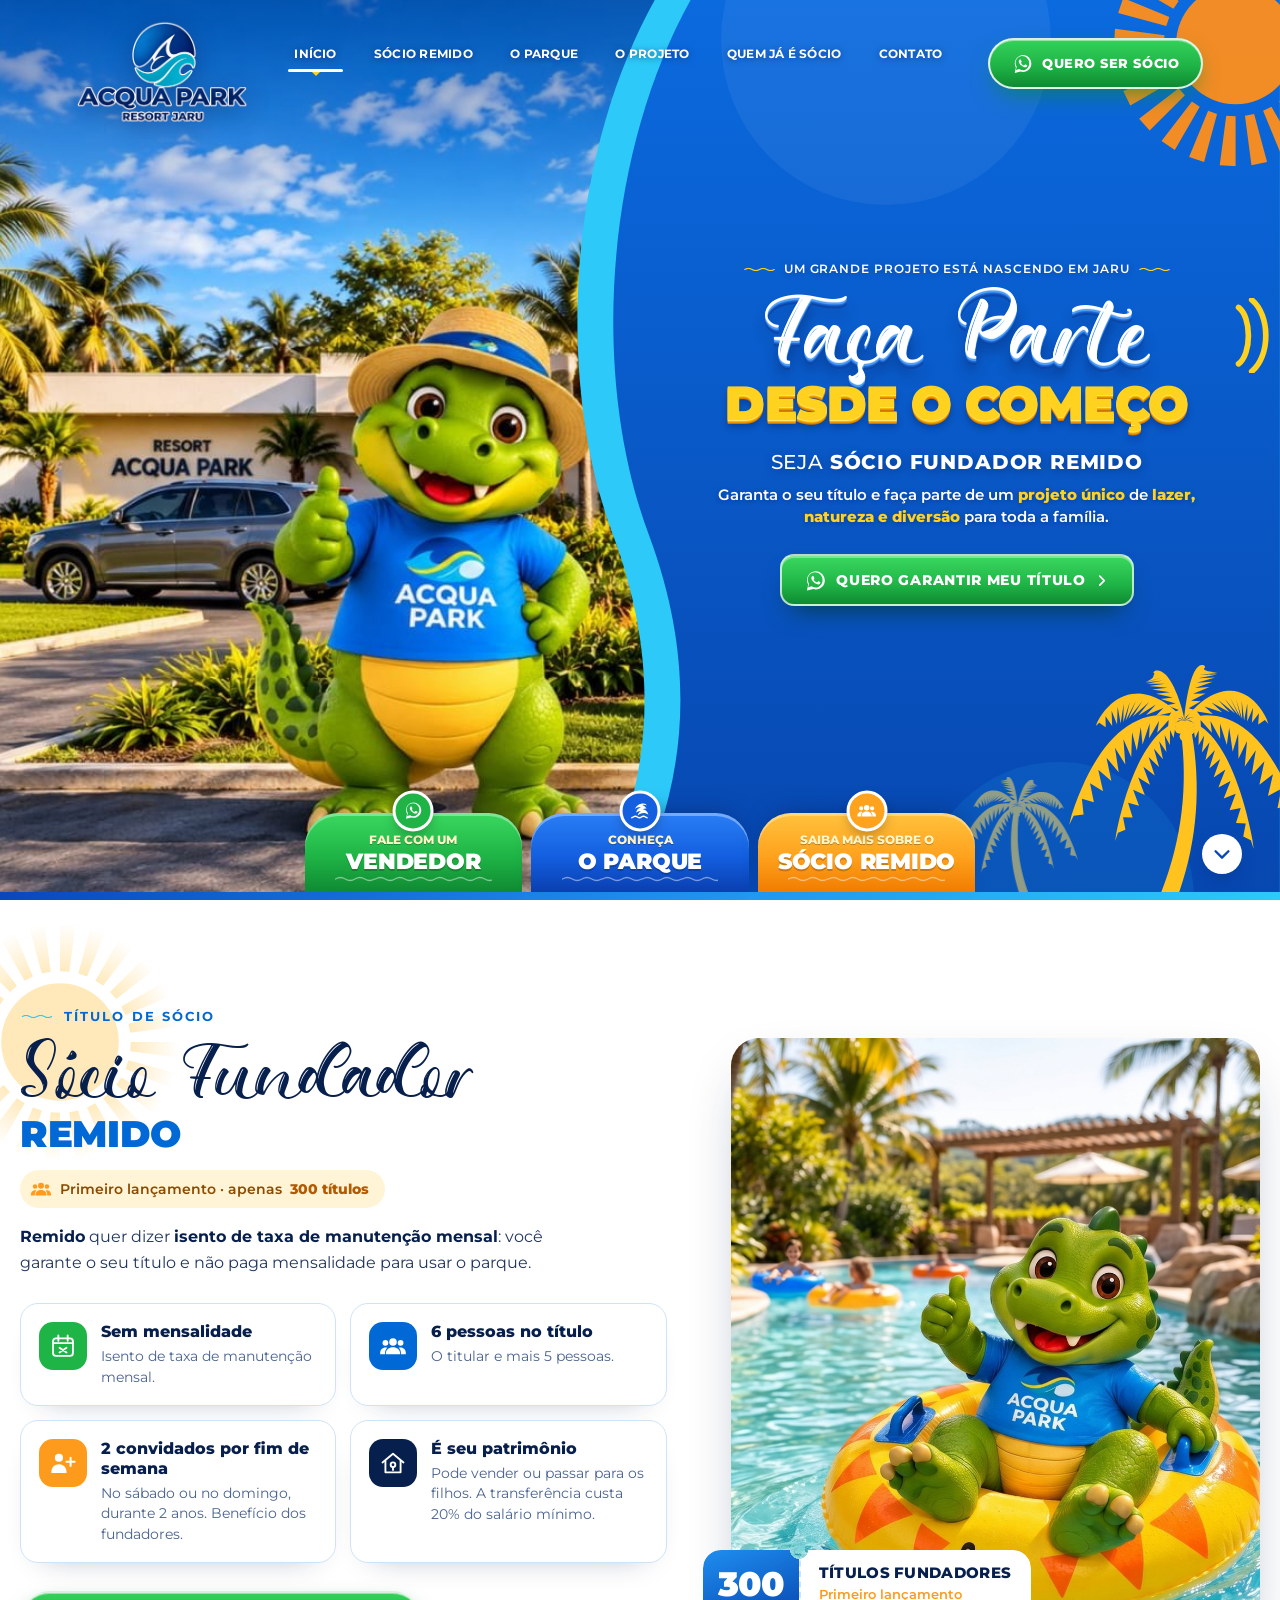
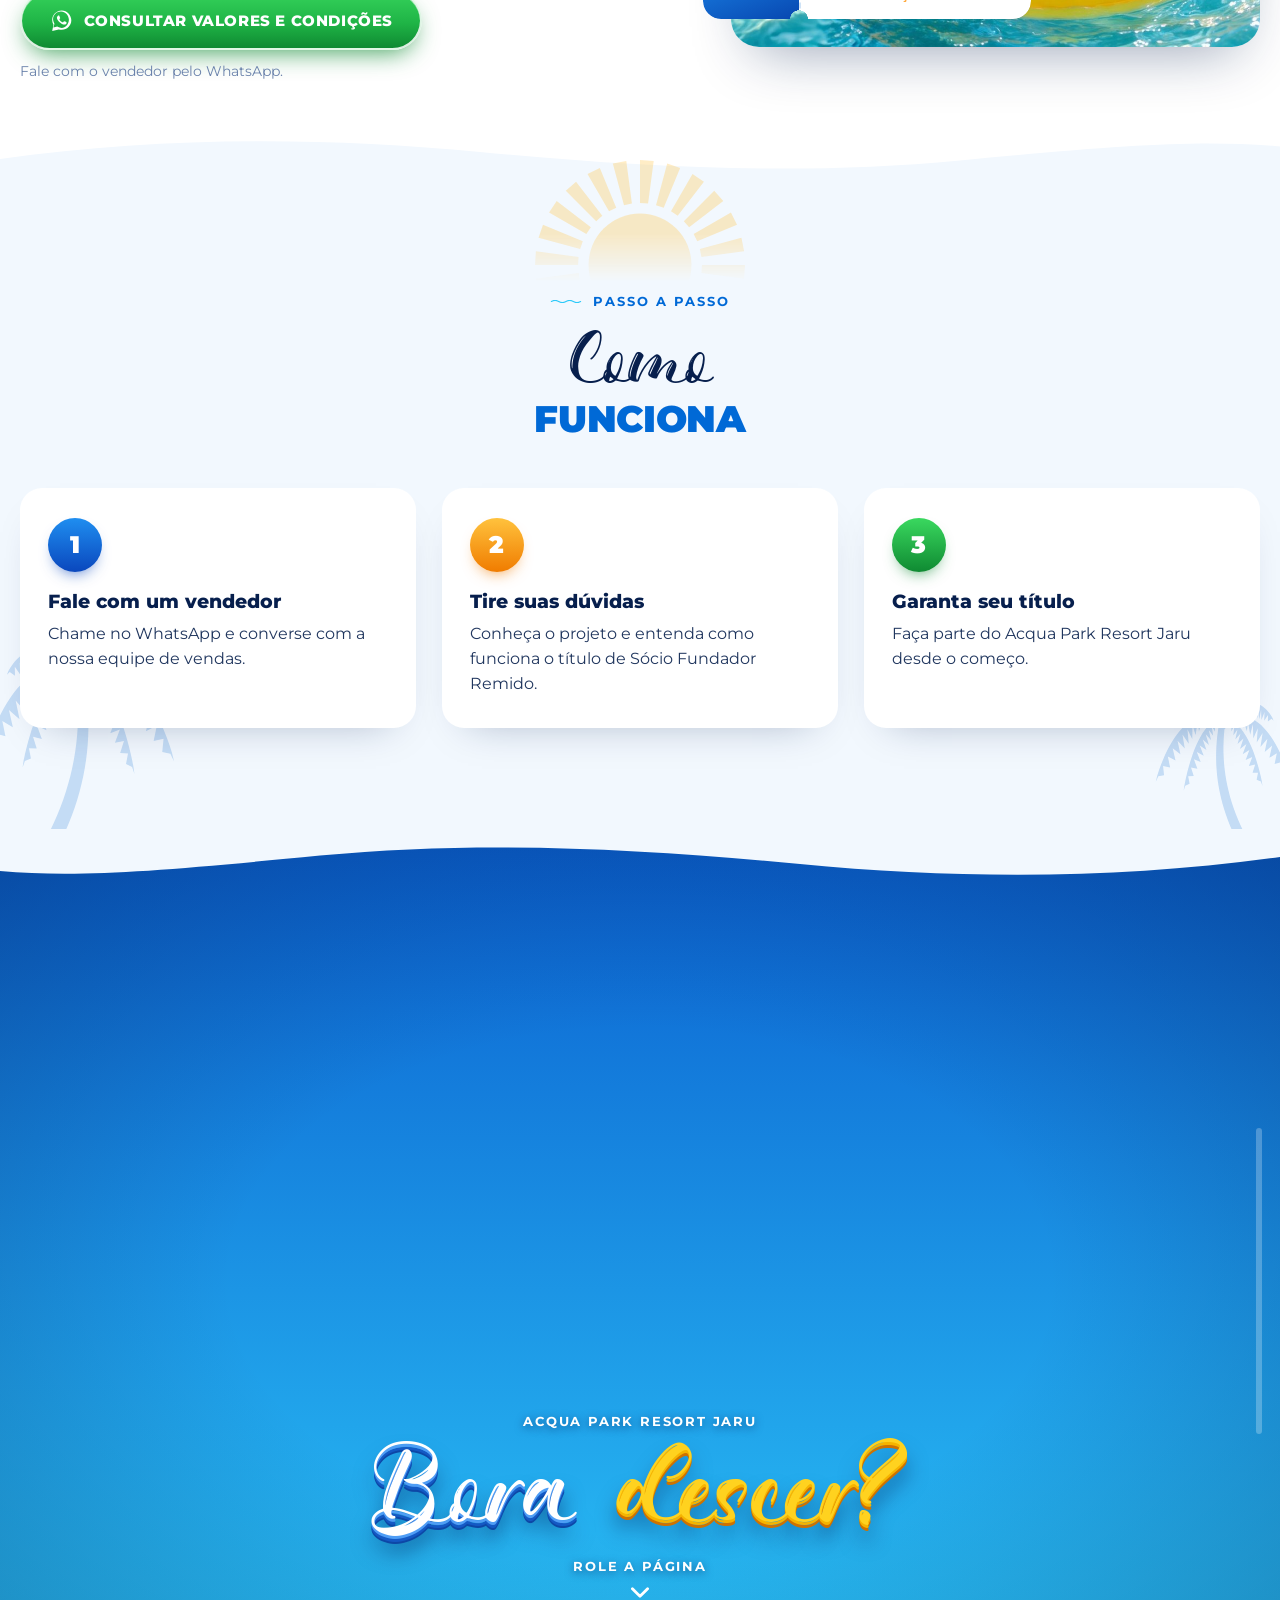
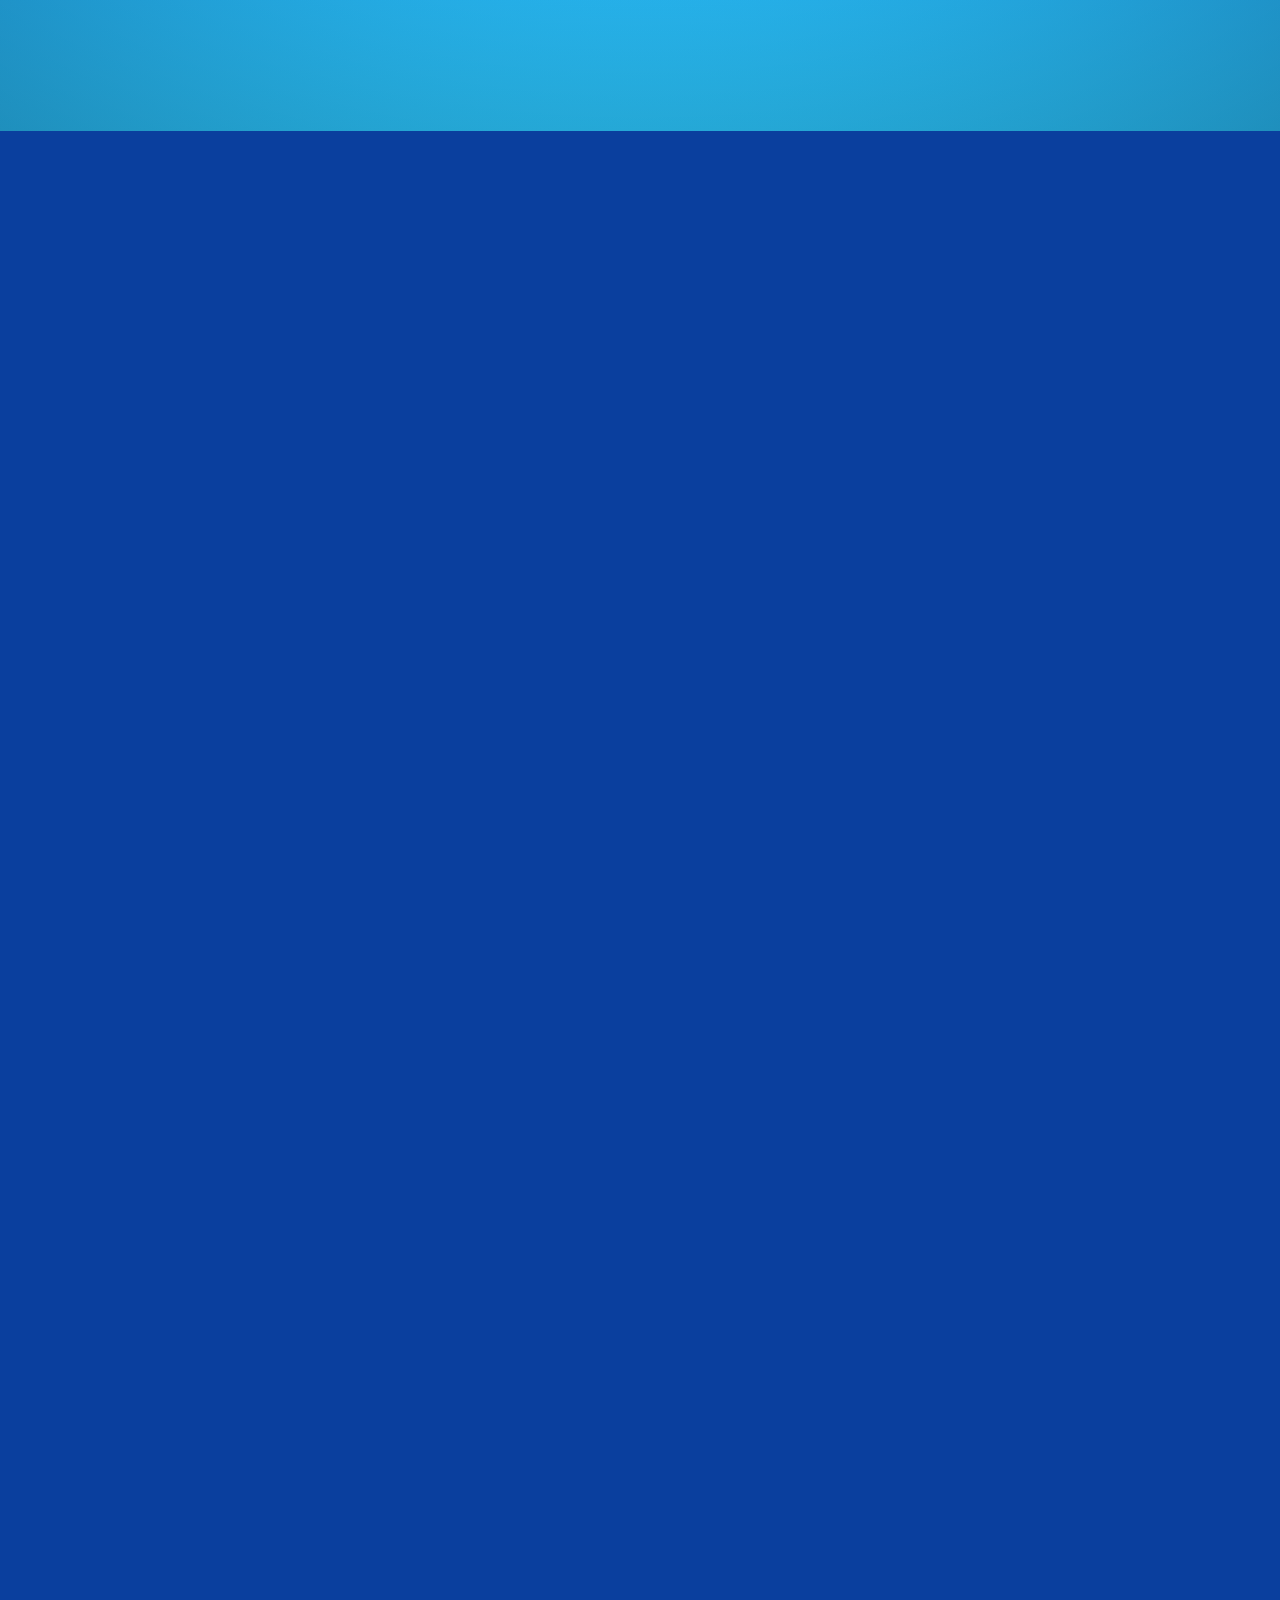
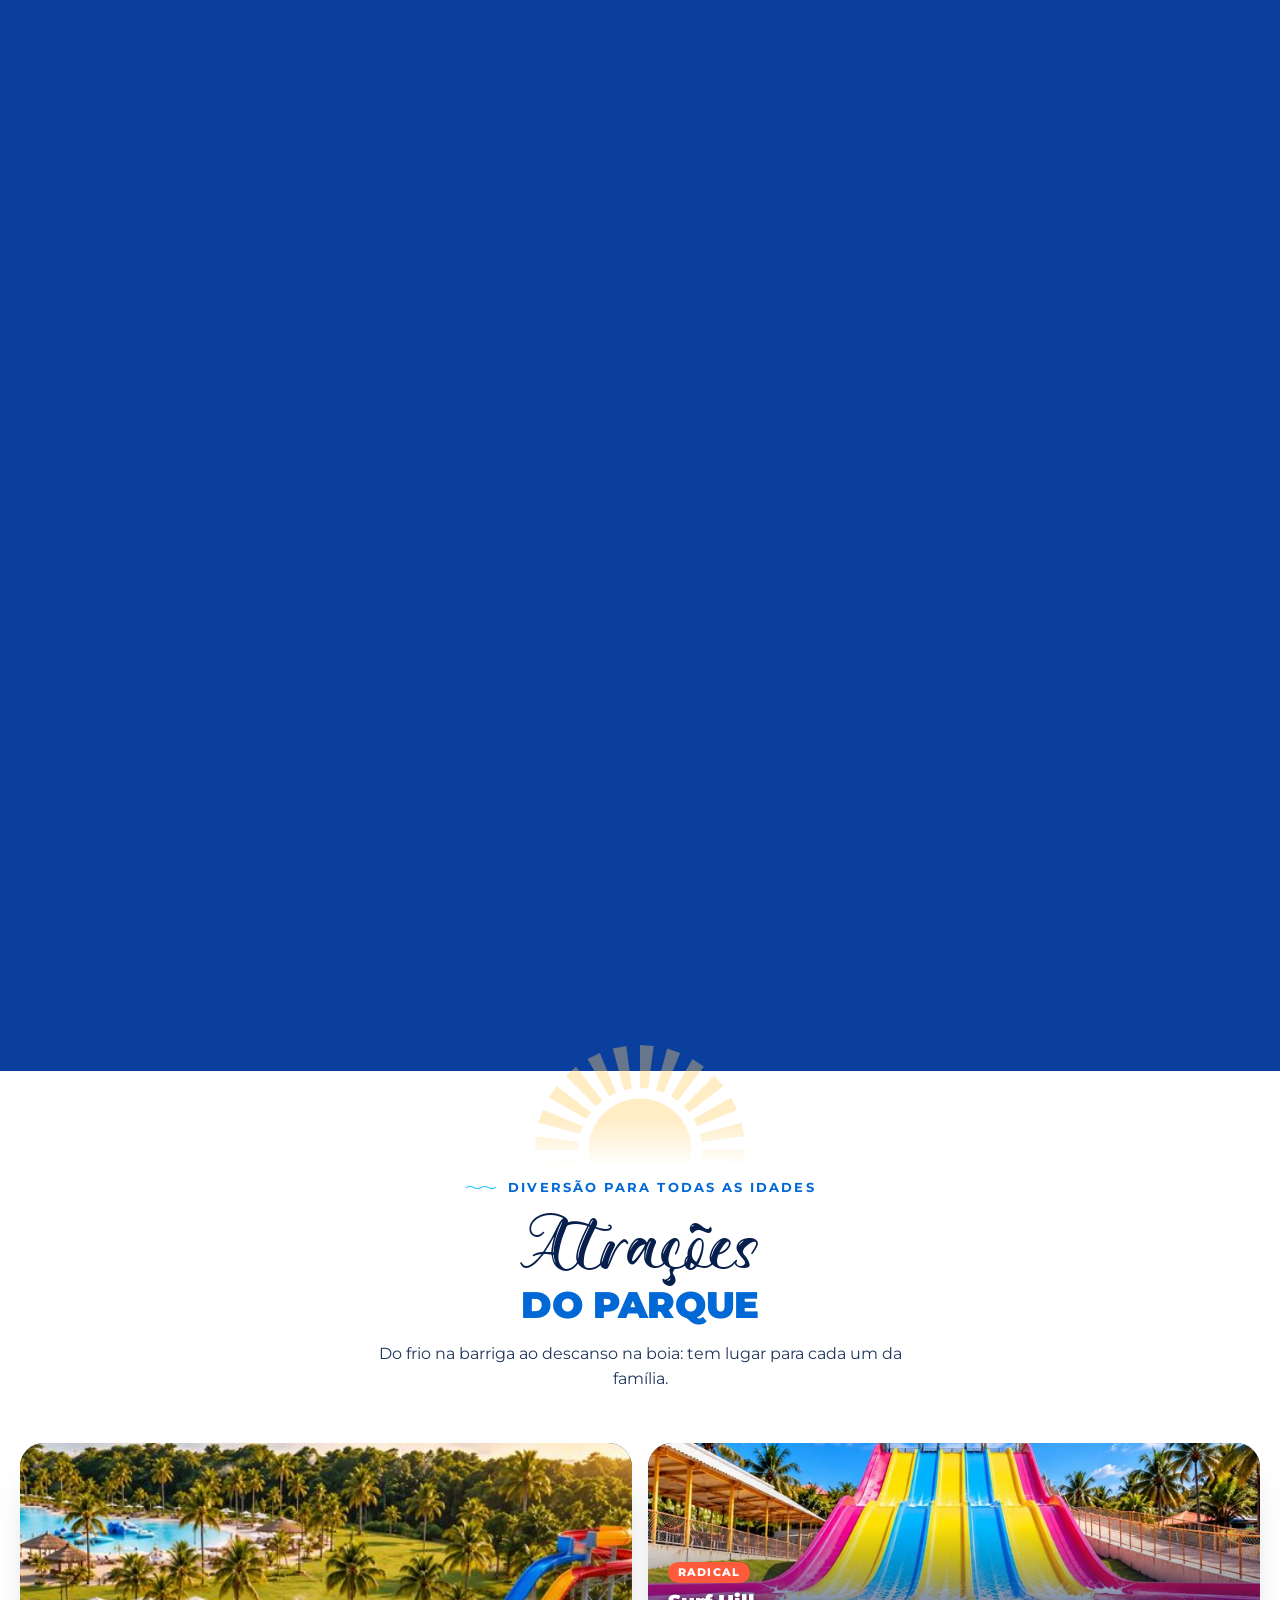
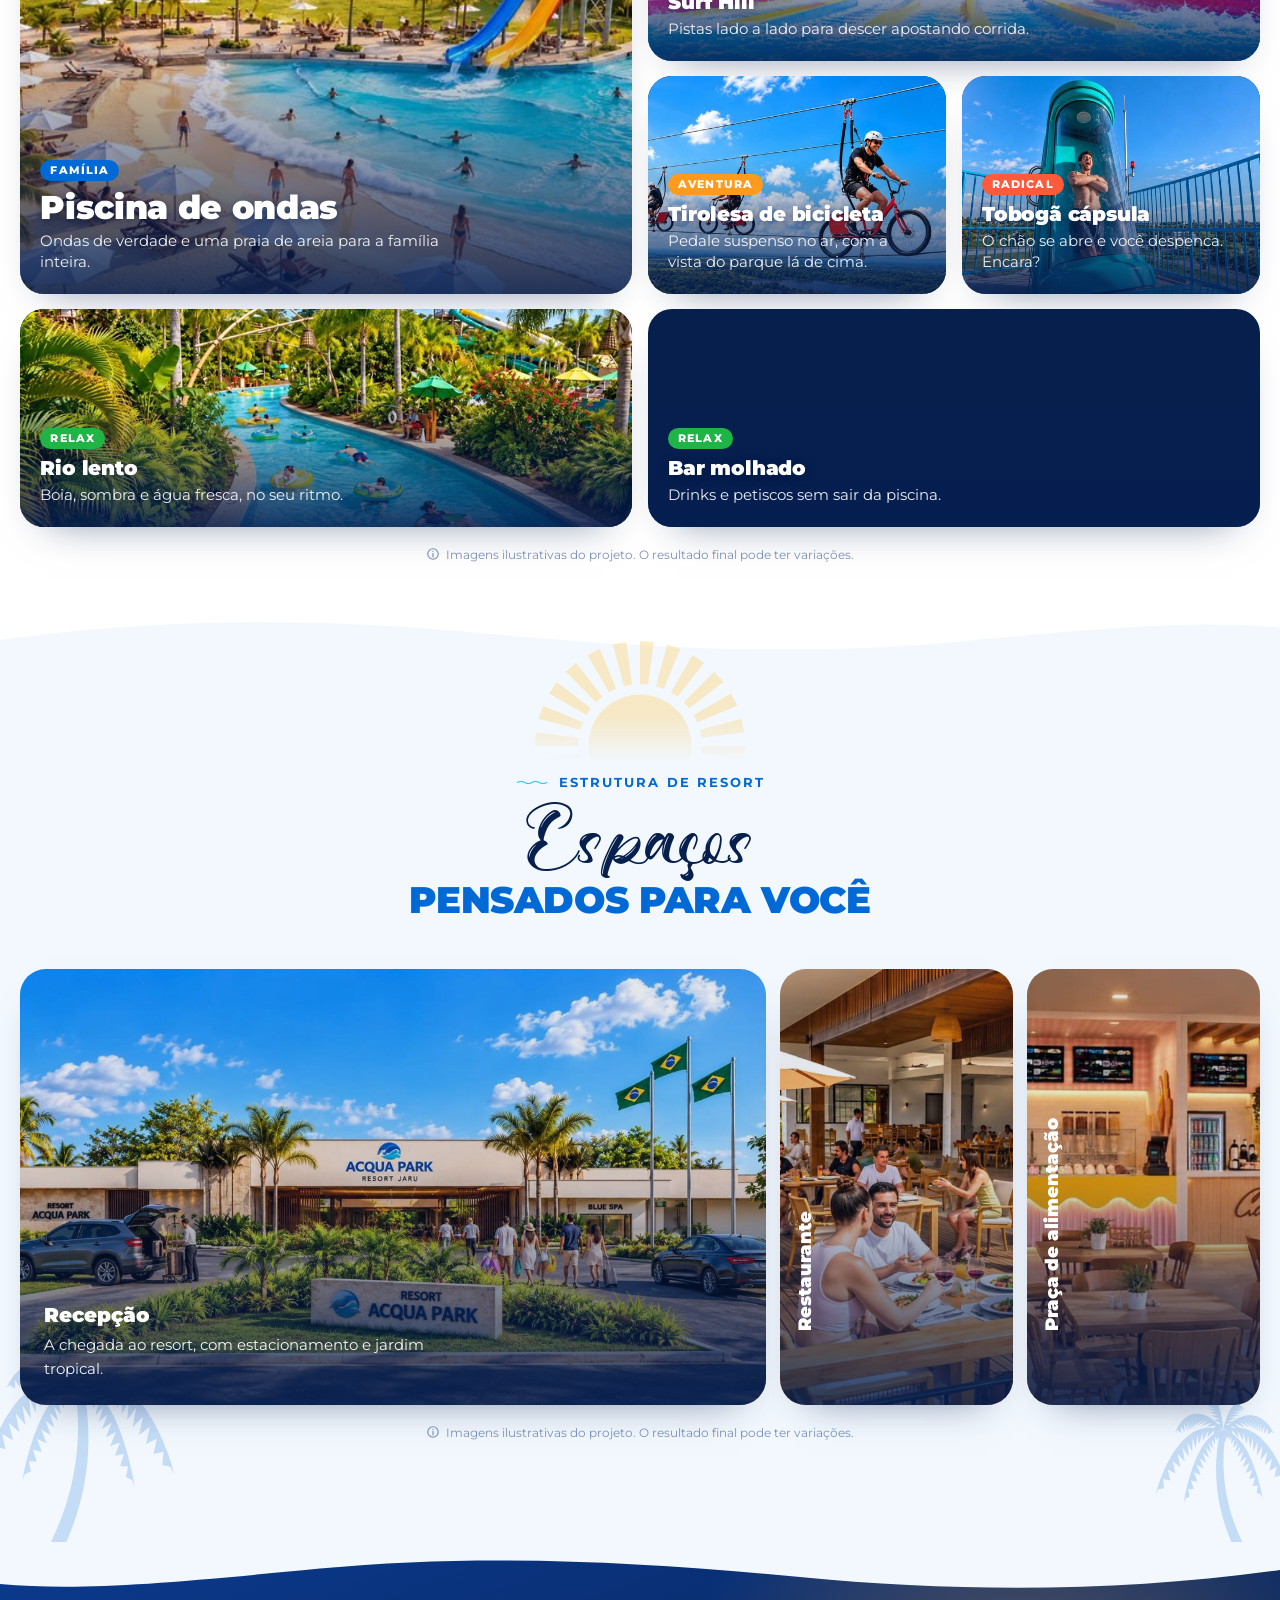
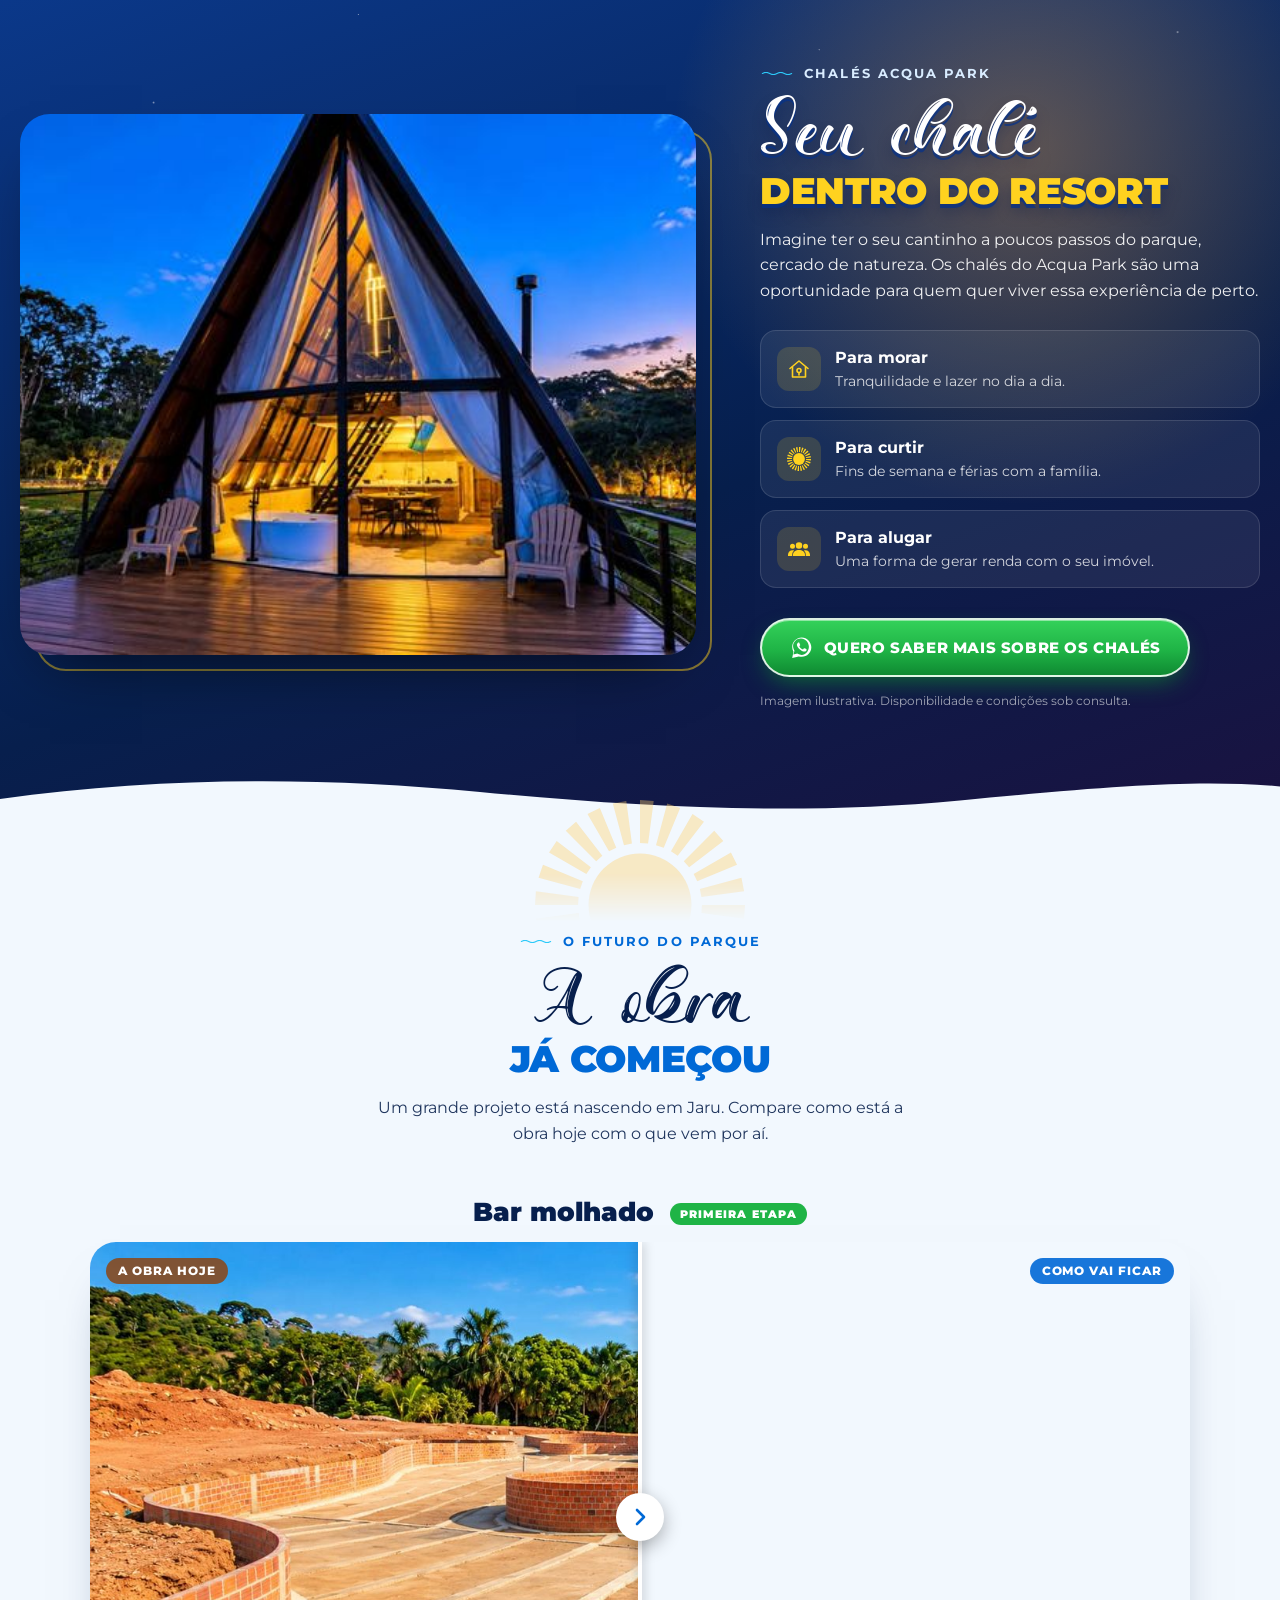
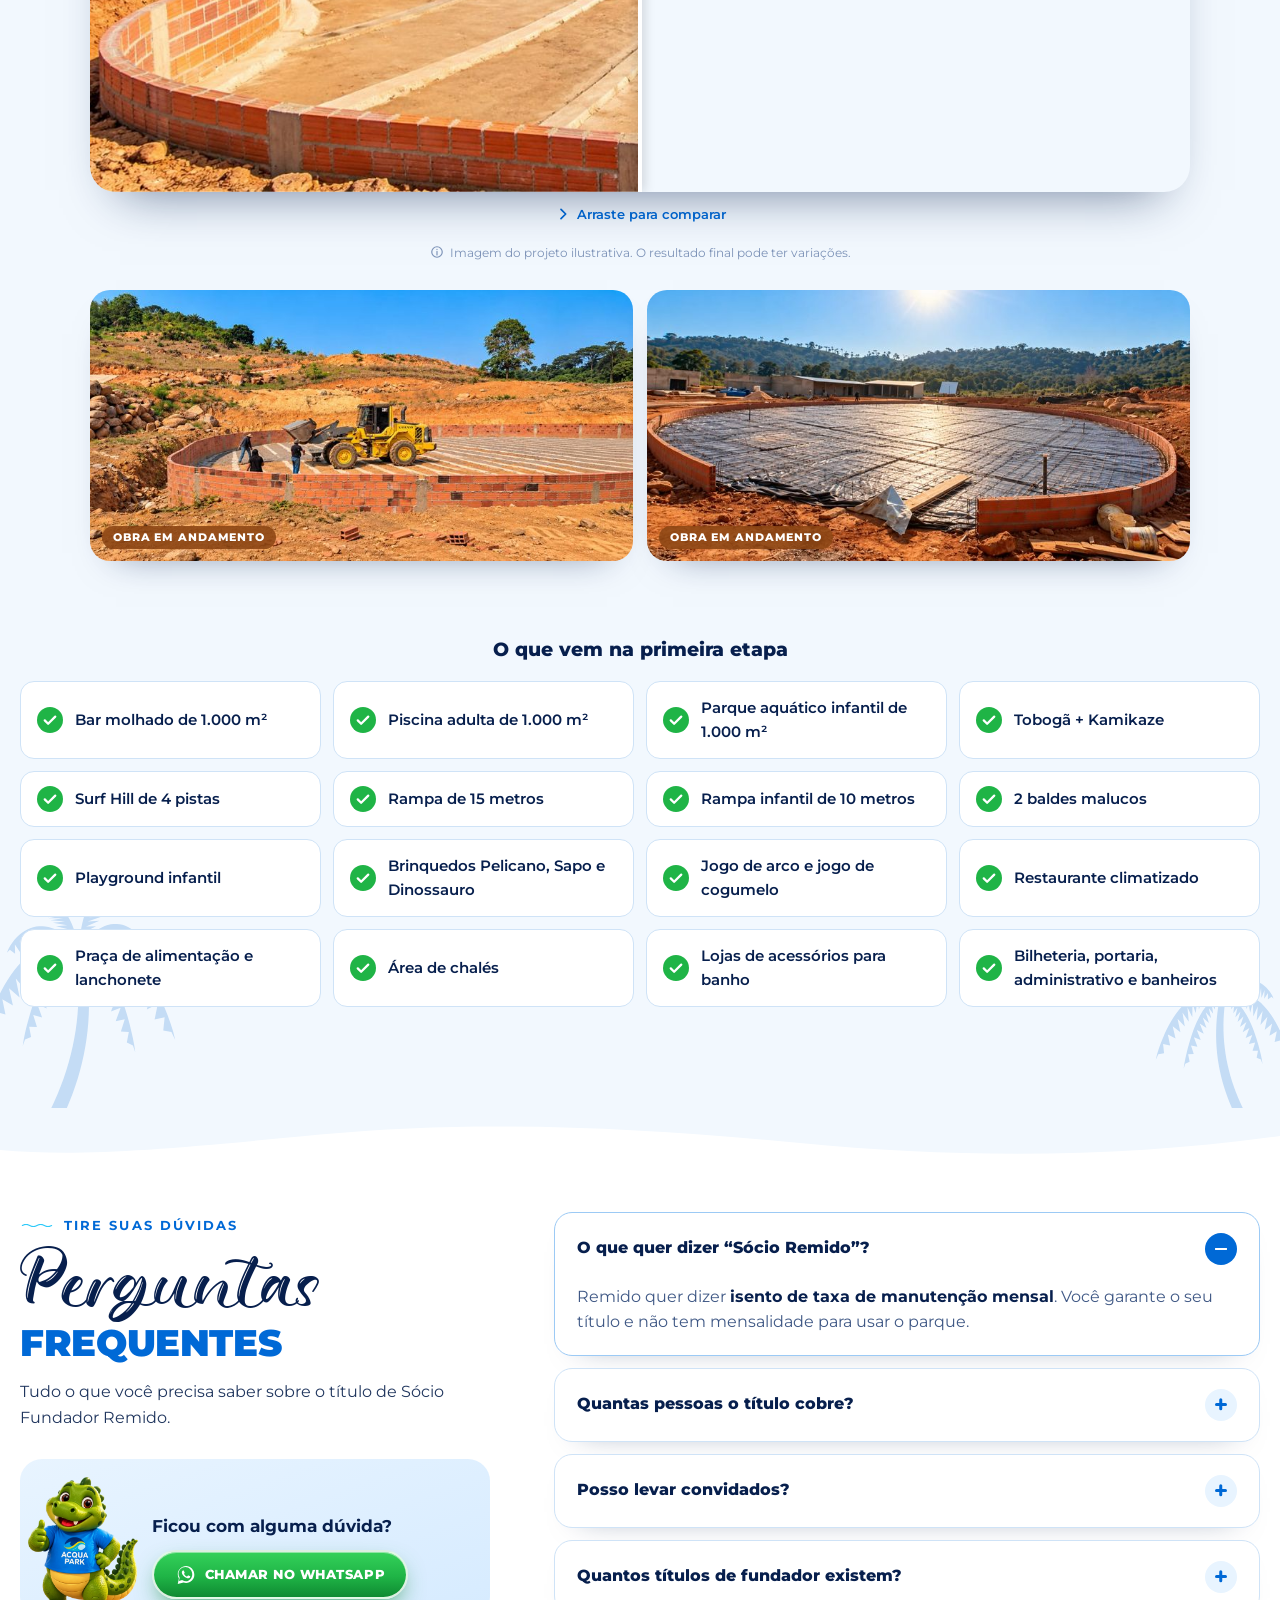
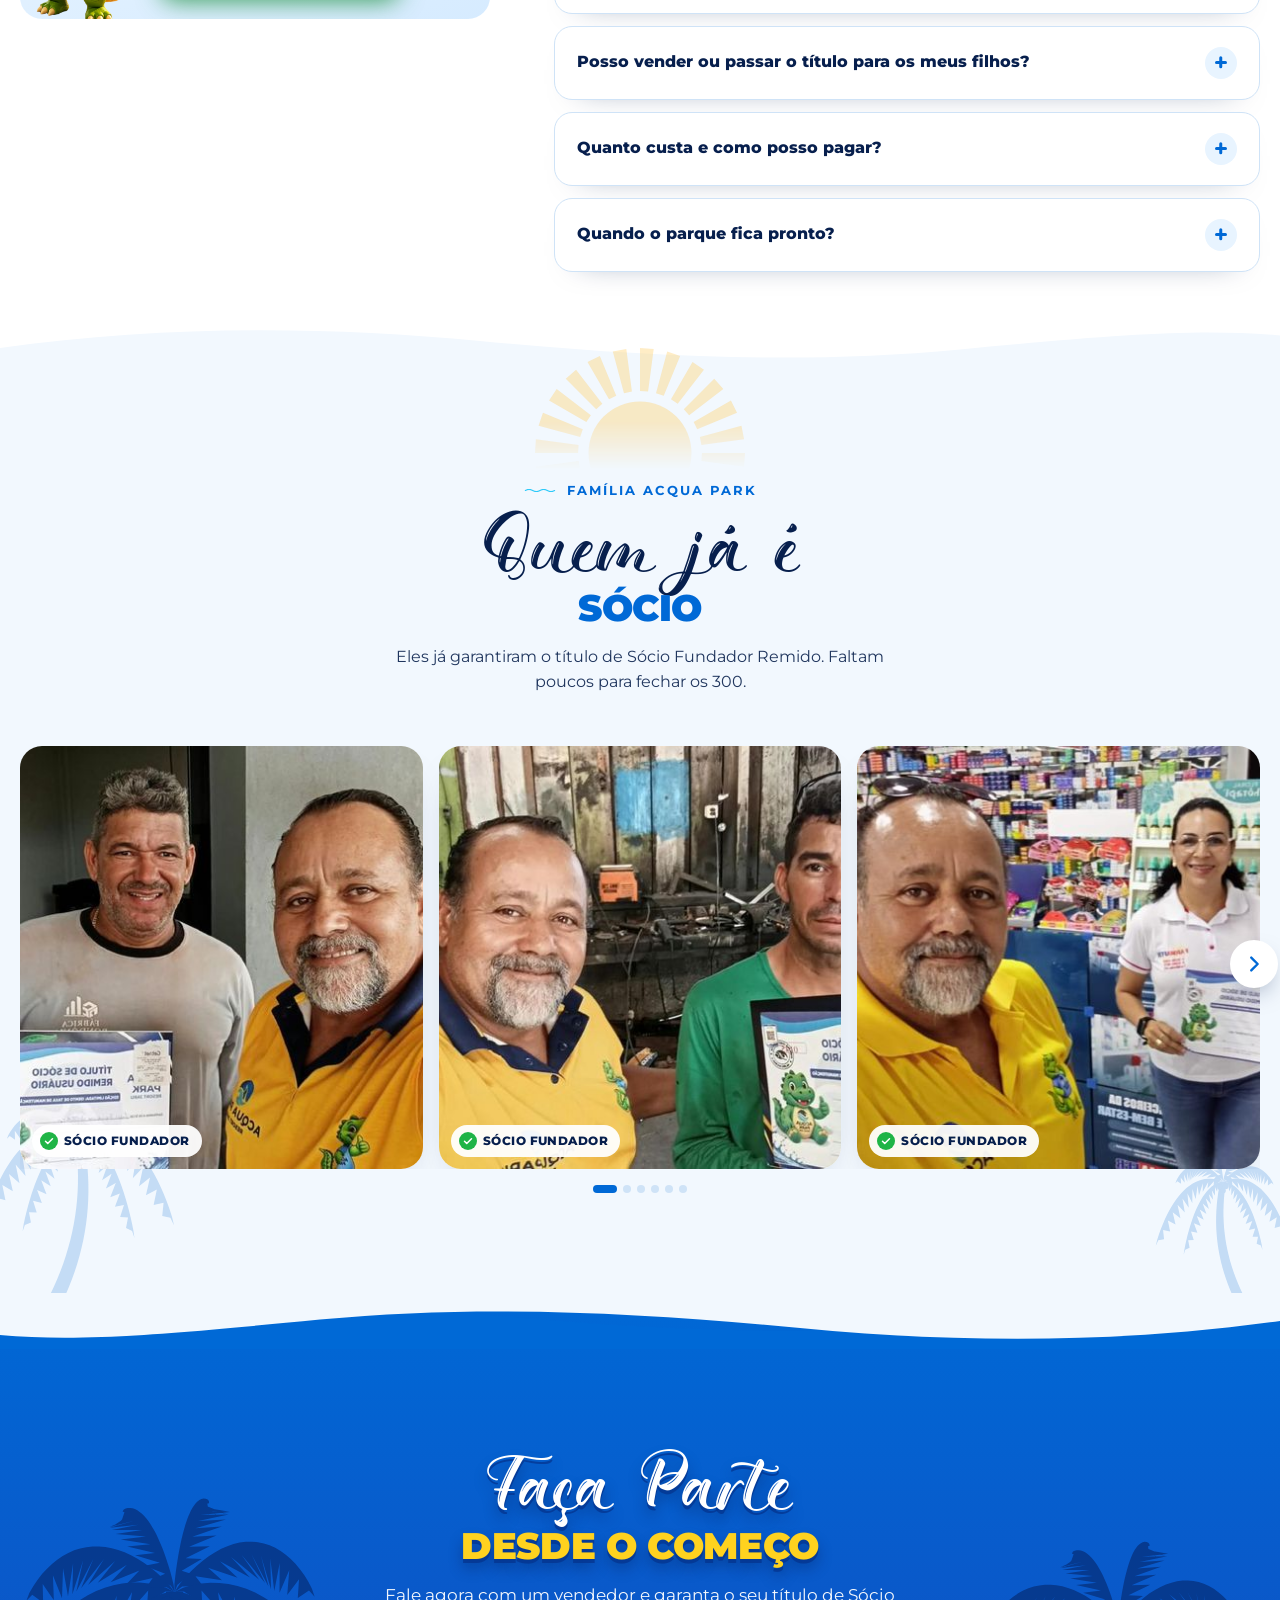
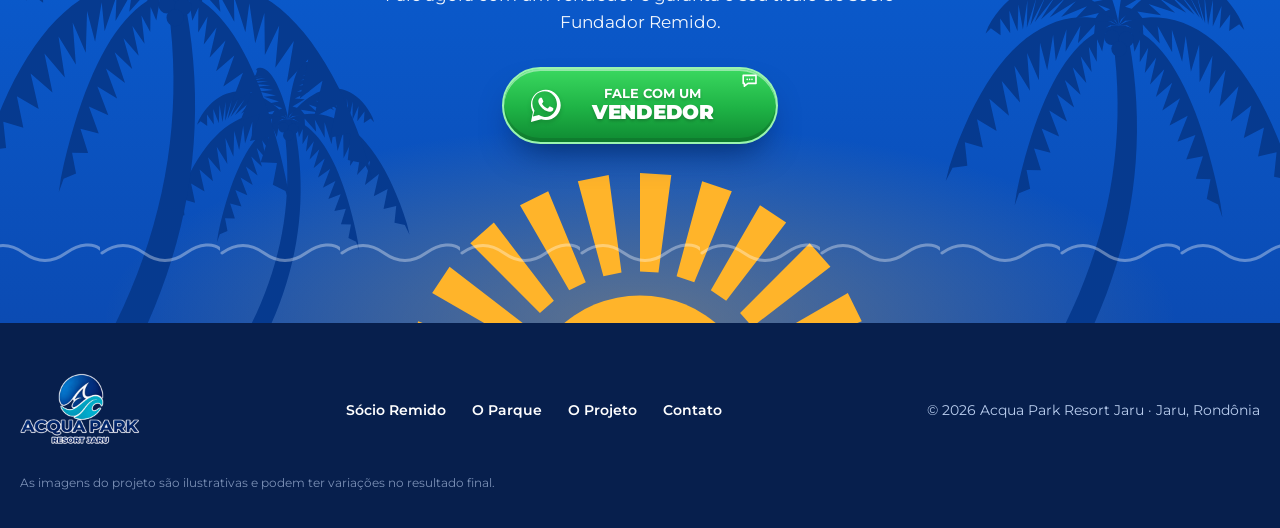
==== commit f382f198: "Celular: hero no modelo do computador e novo slide do título Co-Authored-By: Claude Opus 5.5 <norepl" ====
--- a/acqua-park-vercel/index.html
+++ b/acqua-park-vercel/index.html
@@ -117,9 +117,9 @@
             <path class="fill" d="M178 0C60 170 36 420 120 600c78 168 40 300-22 400H1000V0Z"/>
           </svg>
           <!-- forma do painel no celular: onda no topo -->
-          <svg class="hs__shape-m" viewBox="0 0 1000 120" preserveAspectRatio="none" aria-hidden="true">
-            <path class="band" d="M0 40C200 0 360 0 520 34s320 52 480 10V120H0Z"/>
-            <path class="fill" d="M0 64C200 24 360 24 520 58s320 52 480 10V120H0Z"/>
+          <svg class="hs__shape-m" viewBox="0 0 1000 160" preserveAspectRatio="none" aria-hidden="true">
+            <path class="band" d="M0 70C220 0 520-10 760 40c110 23 180 40 240 30V160H0Z"/>
+            <path class="fill" d="M0 104C220 34 520 24 760 74c110 23 180 40 240 30V160H0Z"/>
           </svg>
 
           <!-- ilustrações -->
@@ -318,6 +318,7 @@
             <path class="w2" d="M0 80c120-34 240-34 360 0s240 34 360 0 240-34 360 0 240 34 360 0v40H0Z"/>
           </svg>
           <div class="ride__slide-body">
+            <span class="ride__300" aria-hidden="true">300</span>
             <div class="ride__slide-joca">
               <span class="ride__ripple ride__ripple--1" aria-hidden="true"></span>
               <span class="ride__ripple ride__ripple--2" aria-hidden="true"></span>
--- a/acqua-park-vercel/css/style.css
+++ b/acqua-park-vercel/css/style.css
@@ -1711,7 +1711,7 @@
 
 .ride__slide {
   position: absolute; inset: 0; z-index: 5; pointer-events: none;
-  transform: translateY(calc((1 - var(--w)) * 105%));
+  transform: translateY(calc((1 - var(--w)) * (100% + 140px)));
   will-change: transform;
 }
 .ride.is-slide .ride__slide { pointer-events: auto; }
@@ -1841,3 +1841,89 @@
   .ride__slide-copy .ride__final-actions > * { width: 100%; white-space: normal; font-size: 13px; }
   .ride__slide-body::after { height: 14%; }
 }
+
+/* =========================================================================
+   29. CELULAR: Hero no mesmo modelo do computador (foto + painel com curva)
+   ========================================================================= */
+@media (max-width: 760px), (max-width: 1180px) and (orientation: portrait) and (max-aspect-ratio: 1/1) {
+  .hs__frame { min-height: calc(100svh - 8px); }
+  .hs__photo { flex: 1 1 auto; height: auto; min-height: 34svh; }
+  .hs__photo::after { /* sol no canto, como no computador */
+    content: ""; position: absolute; right: -46px; top: 56px; width: 120px; aspect-ratio: 1;
+    background: var(--amb-sun) center / contain no-repeat; animation: sun-spin 60s linear infinite;
+  }
+  .hs__panel { flex: none; margin-top: -64px; }
+  .hs__shape-m { height: 72px; top: -1px; }
+  .hs__shape-m .fill { fill: #0b6ade; }
+  .hs__panel::before { top: 70px; }
+  .hs__copy { padding: 78px 18px calc(var(--tab-h) + 16px); }
+  .hs__eyebrow { font-size: 10px; }
+  .hs__t1 { font-size: clamp(50px, 15.5vw, 84px); }
+  .hs__t2 { font-size: clamp(23px, 7.2vw, 40px); }
+  .hs__kicker { margin-top: 10px; font-size: clamp(13px, 3.9vw, 18px); }
+  .hs__lead { font-size: 13.5px; line-height: 1.45; margin-top: 6px; }
+  .hs__btn { min-height: 48px; margin-top: 14px; font-size: 13px; }
+  .ill--palm { width: 110px; right: -30px; bottom: 50px; opacity: .85; }
+  .hs { --tab-h: 78px; }
+  .hs-tab { padding-top: 14px; }
+}
+@media (max-width: 760px) and (max-height: 700px) {
+  .hs__lead { display: none; }
+  .hs__photo { min-height: 30svh; }
+}
+
+/* =========================================================================
+   30. SLIDE DO TÍTULO (depois da descida): layout novo
+   ========================================================================= */
+.ride__300 { /* número gigante vazado ao fundo */
+  position: absolute; left: -2vw; bottom: -6vh; z-index: 0; pointer-events: none;
+  font: 900 clamp(220px, 34vw, 520px)/.8 var(--f-body); letter-spacing: -.06em;
+  color: transparent; -webkit-text-stroke: 2px rgba(255, 255, 255, .14);
+}
+.ride__slide-body > *:not(.ride__300) { position: relative; z-index: 1; }
+.ride__slide-copy { background: none; border: 0; box-shadow: none; padding: 0; max-width: 620px; }
+.ride__perks { grid-template-columns: 1fr; gap: 0; margin-bottom: 26px; border-top: 1px solid rgba(255, 255, 255, .16); }
+.ride__perks li {
+  background: none; border: 0; border-radius: 0; padding: 14px 4px;
+  border-bottom: 1px solid rgba(255, 255, 255, .16); font-size: 15px;
+}
+.ride__perks li div { display: flex; flex-wrap: wrap; align-items: baseline; gap: 2px 10px; }
+.ride__perks b { display: inline; font-size: 17px; margin: 0; }
+.ride__pi { width: 42px; height: 42px; border-radius: 50%; }
+.ride__slide-joca { width: min(30vw, 62vh, 460px); }
+.ride__ripple--2, .ride__ripple--3 { border-color: rgba(255, 210, 31, .45); }
+
+@media (max-width: 760px), (orientation: portrait) and (max-aspect-ratio: 1/1) {
+  .ride__slide-body {
+    grid-template-columns: 96px 1fr; grid-template-rows: auto auto auto 1fr;
+    grid-template-areas: "badge badge" "joca title" "perks perks" "cta cta";
+    align-content: start; text-align: left; column-gap: 12px; row-gap: 0;
+    padding: calc(76px + env(safe-area-inset-top, 0px)) 18px 16px;
+  }
+  .ride__slide-copy { display: contents; }
+  .ride__badge { grid-area: badge; justify-self: start; margin-bottom: 8px; }
+  .ride__slide-joca { grid-area: joca; order: 0; width: 96px; align-self: end; justify-self: start; }
+  .ride__ripple { bottom: -4px; }
+  .ride__slide-title { grid-area: title; align-self: center; margin: 0; font-size: clamp(34px, 10vw, 48px); }
+  .ride__perks { grid-area: perks; grid-template-columns: 1fr; margin: 14px 0; text-align: left; }
+  .ride__perks li { flex-direction: row; align-items: center; gap: 12px; padding: 9px 2px; font-size: 13px; }
+  .ride__perks li div { display: block; }
+  .ride__perks b { display: block; font-size: 14.5px; }
+  .ride__pi { width: 34px; height: 34px; }
+  .ride__pi svg { width: 18px; height: 18px; }
+  .ride__slide-copy .ride__final-actions { grid-area: cta; align-self: start; }
+  .ride__300 { left: auto; right: -10px; top: 60px; bottom: auto; font-size: 46vw; }
+  .ride__slide-body::after { height: 10%; }
+}
+@media (max-width: 760px) and (max-height: 640px) {
+  .ride__perks li { padding: 6px 2px; }
+  .ride__perks li span.ride__pi { display: none; }
+}
+@media (max-width: 760px), (orientation: portrait) and (max-aspect-ratio: 1/1) {
+  .ride__slide-joca { display: block !important; }
+  .ride__slide-joca img { transform: translateY(calc((1 - var(--w)) * 40%)); }
+  .ride__300 { top: auto; bottom: -4vh; right: -12px; font-size: 52vw; -webkit-text-stroke-color: rgba(255, 255, 255, .09); }
+  .ride__slide-title { font-size: clamp(32px, 9.2vw, 44px); }
+}
+
+body.ride-slide .whats-fab { opacity: 0; pointer-events: none; transform: scale(.6); transition: opacity .3s, transform .3s; }
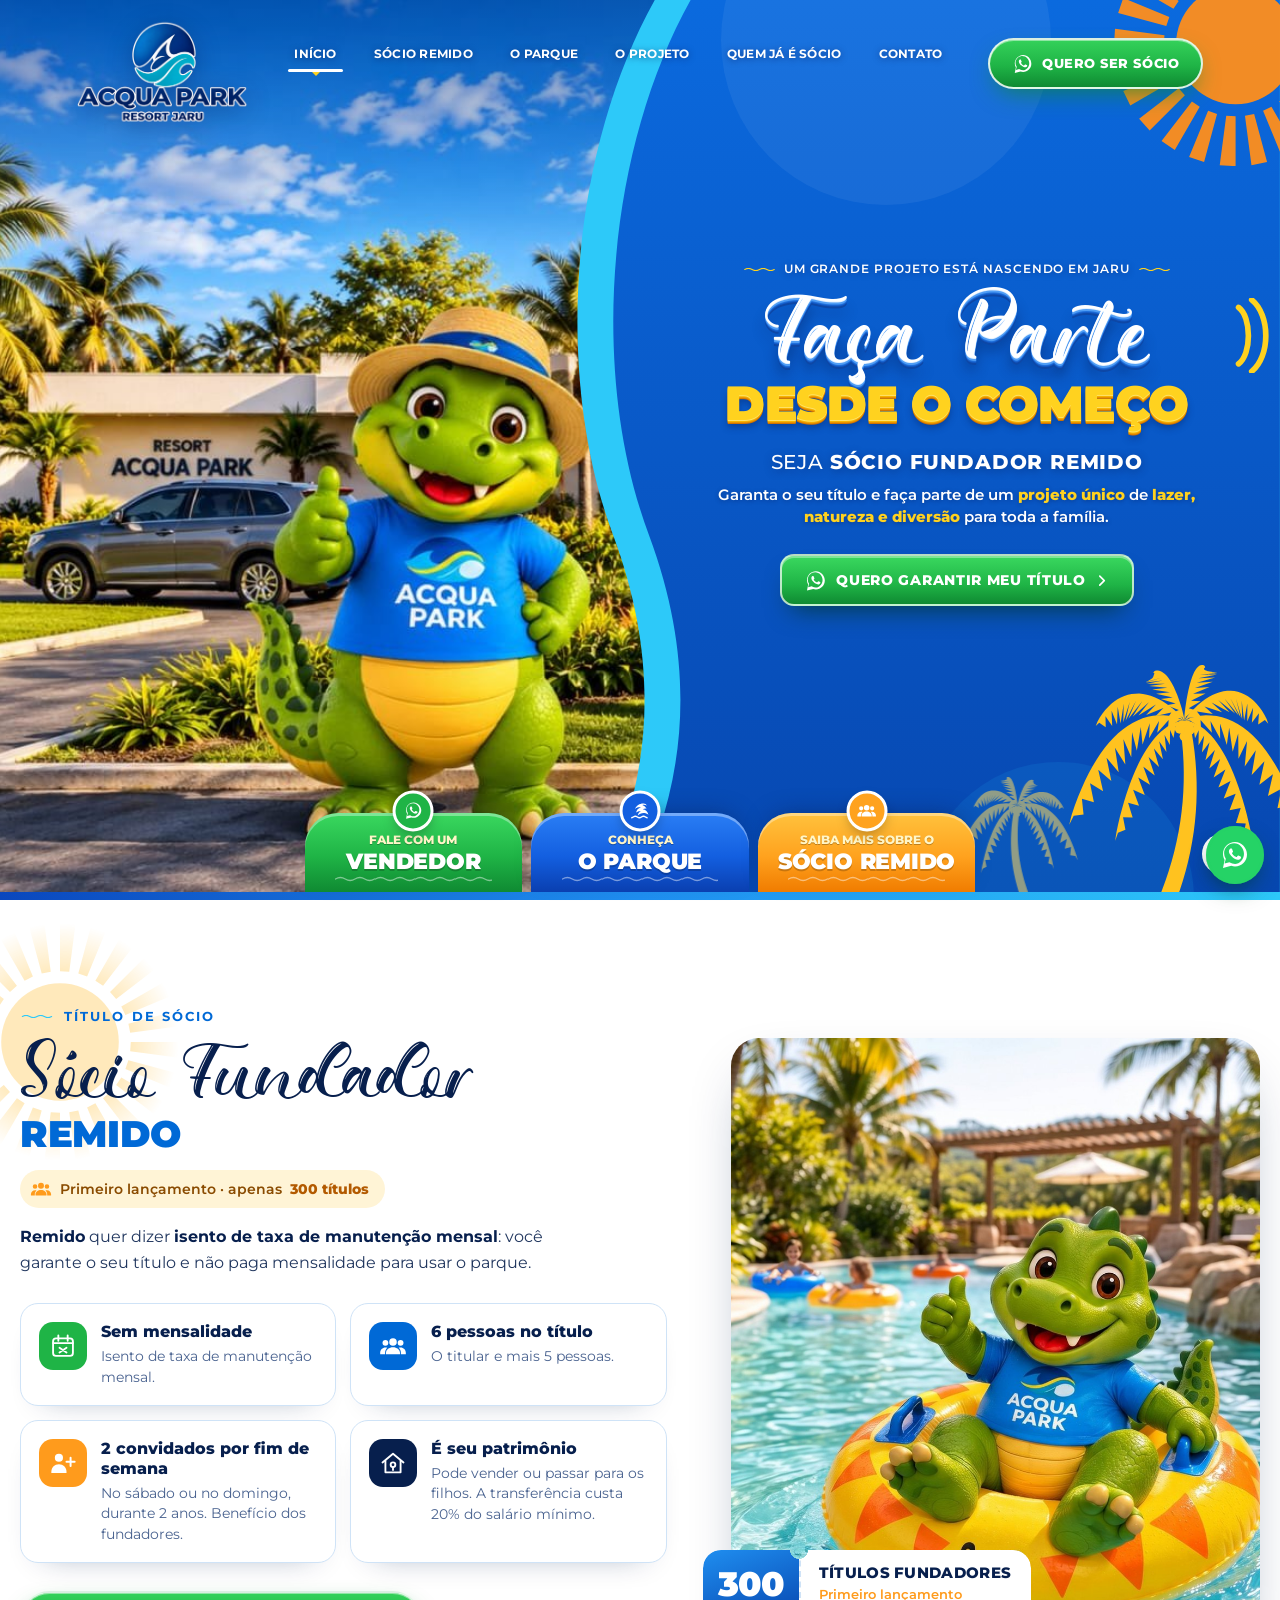
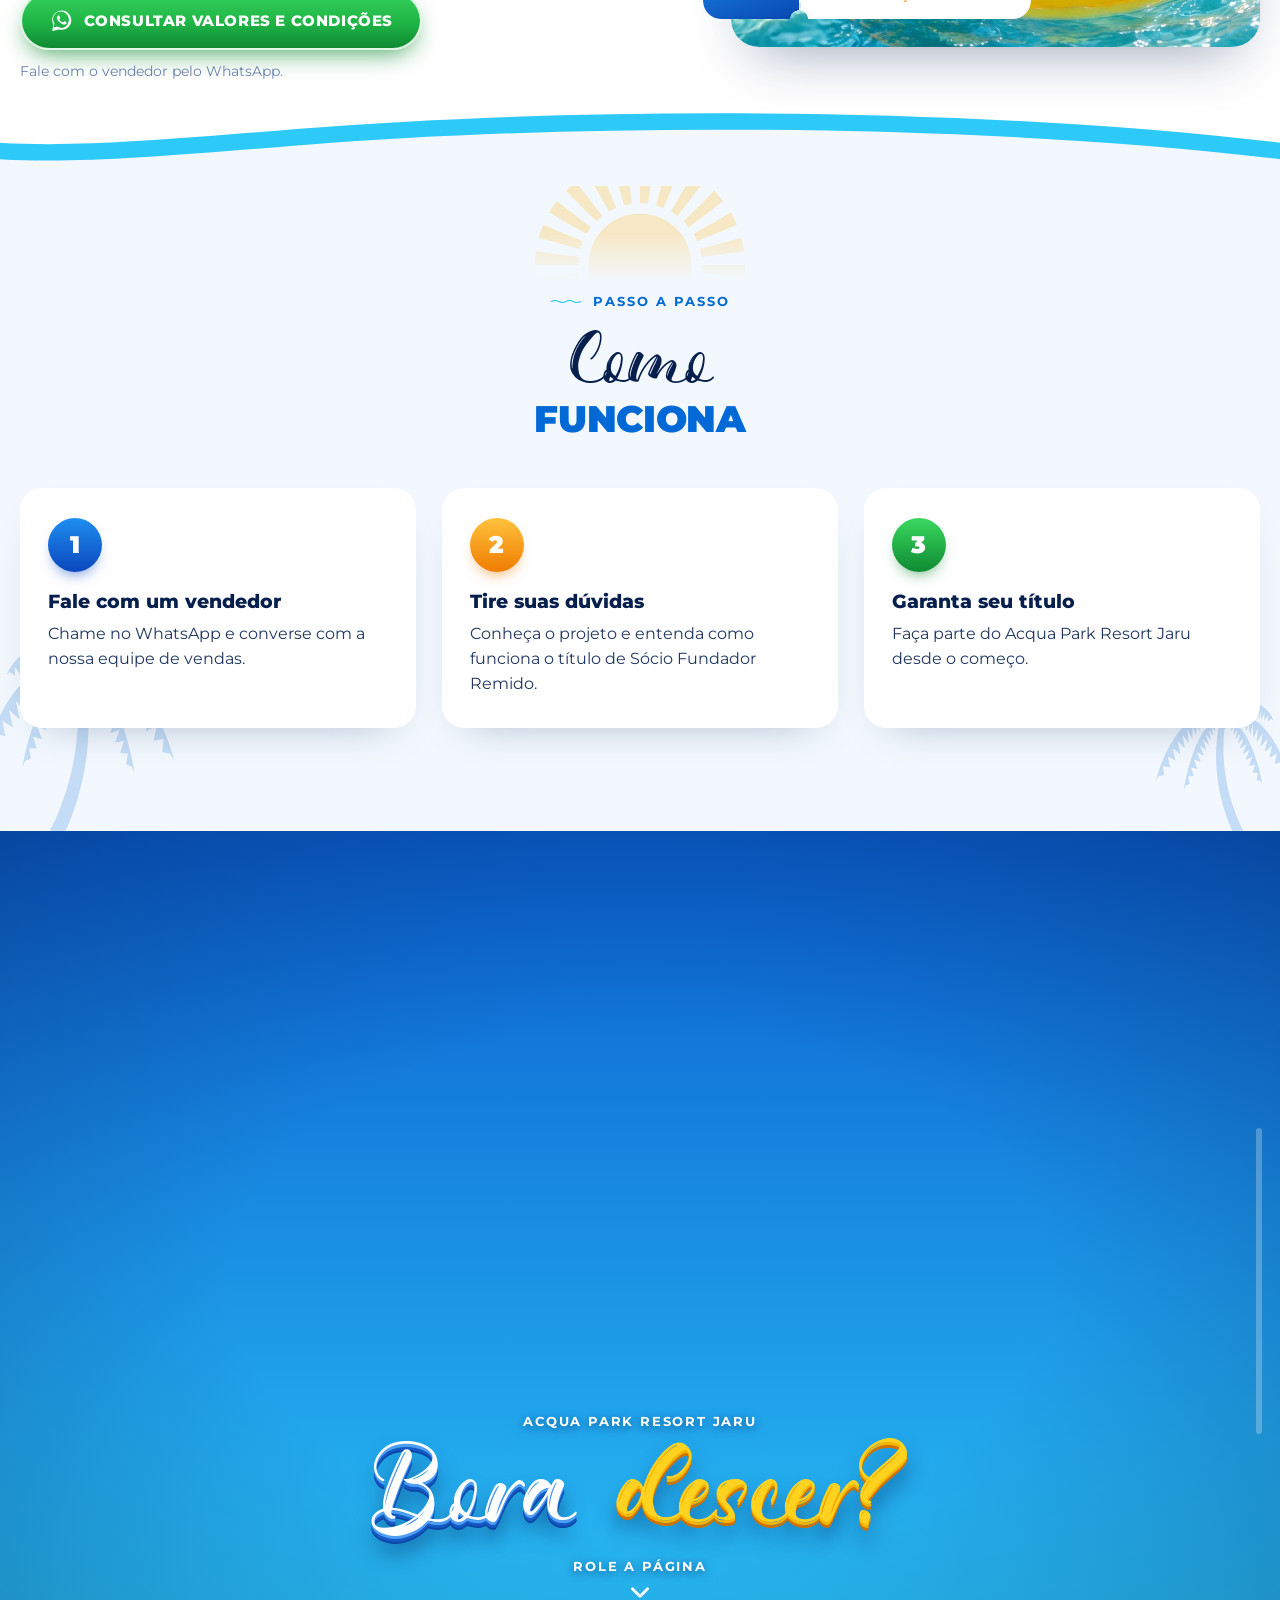
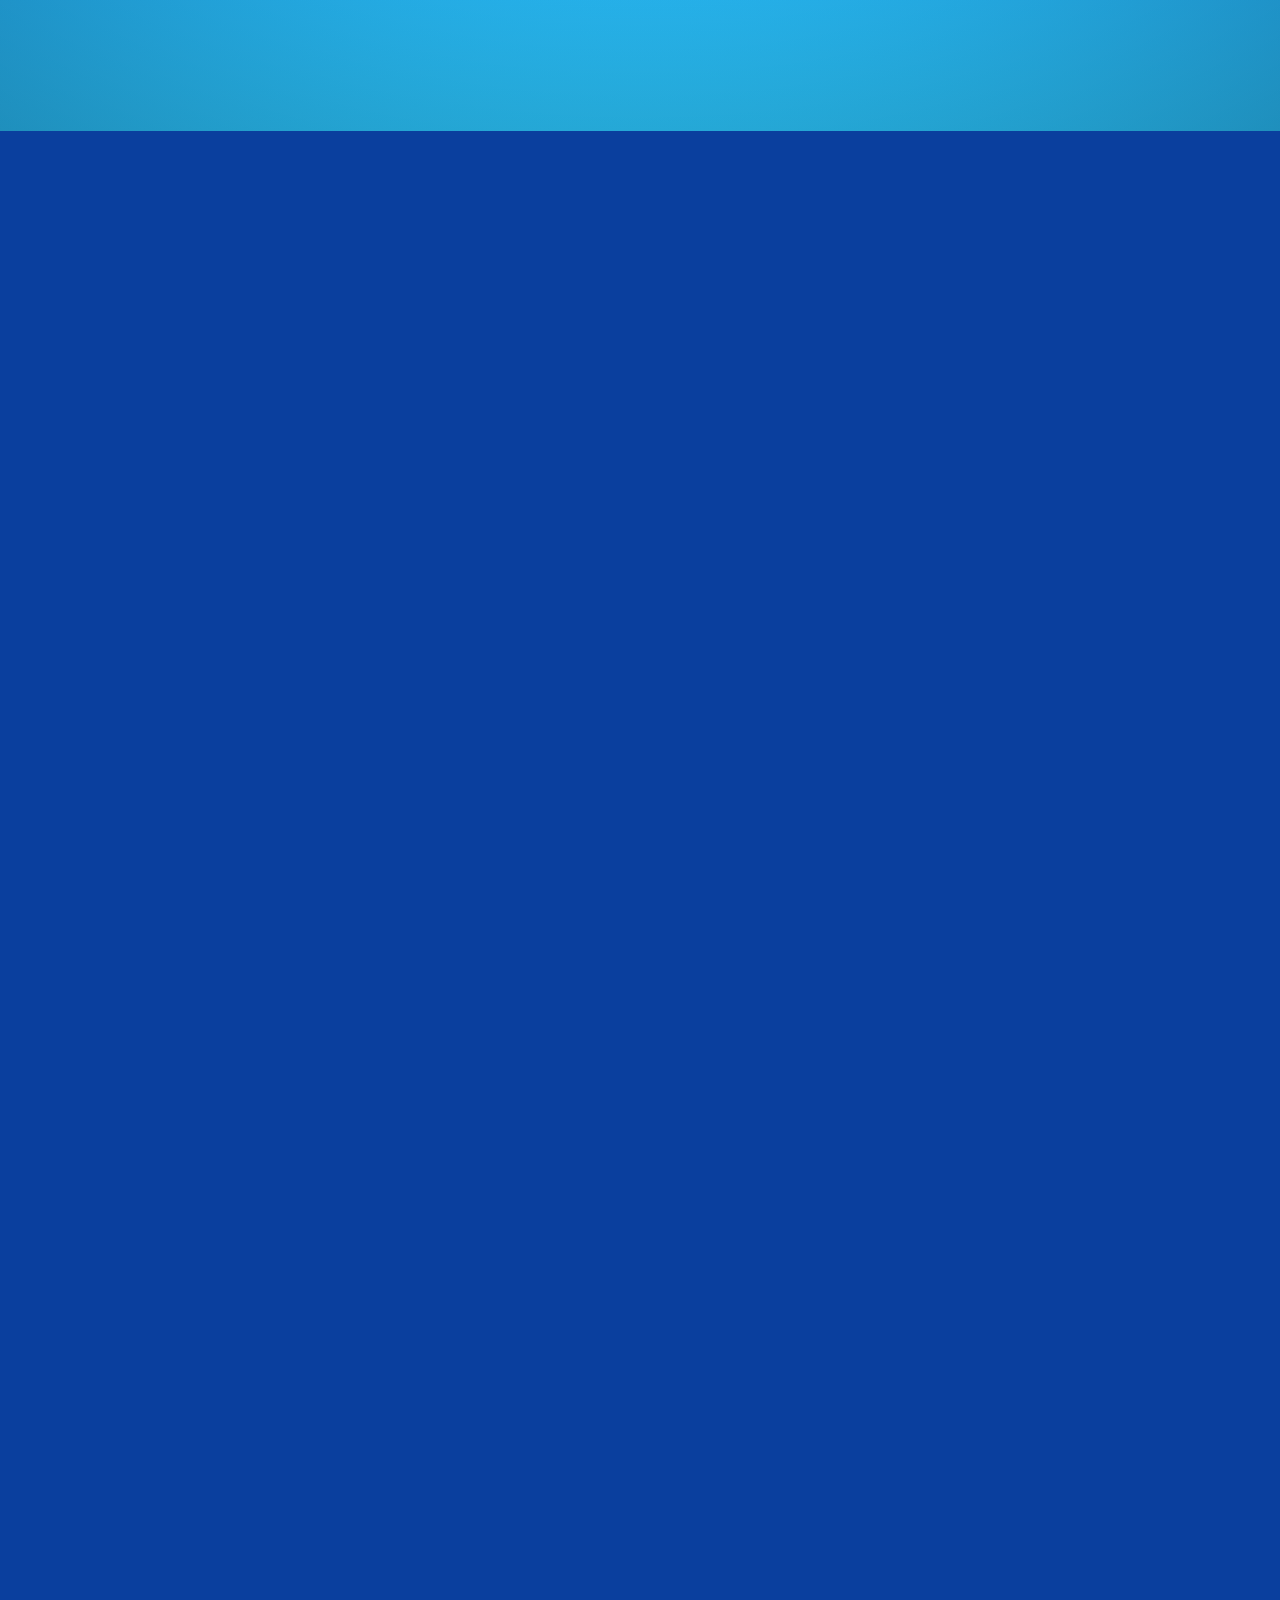
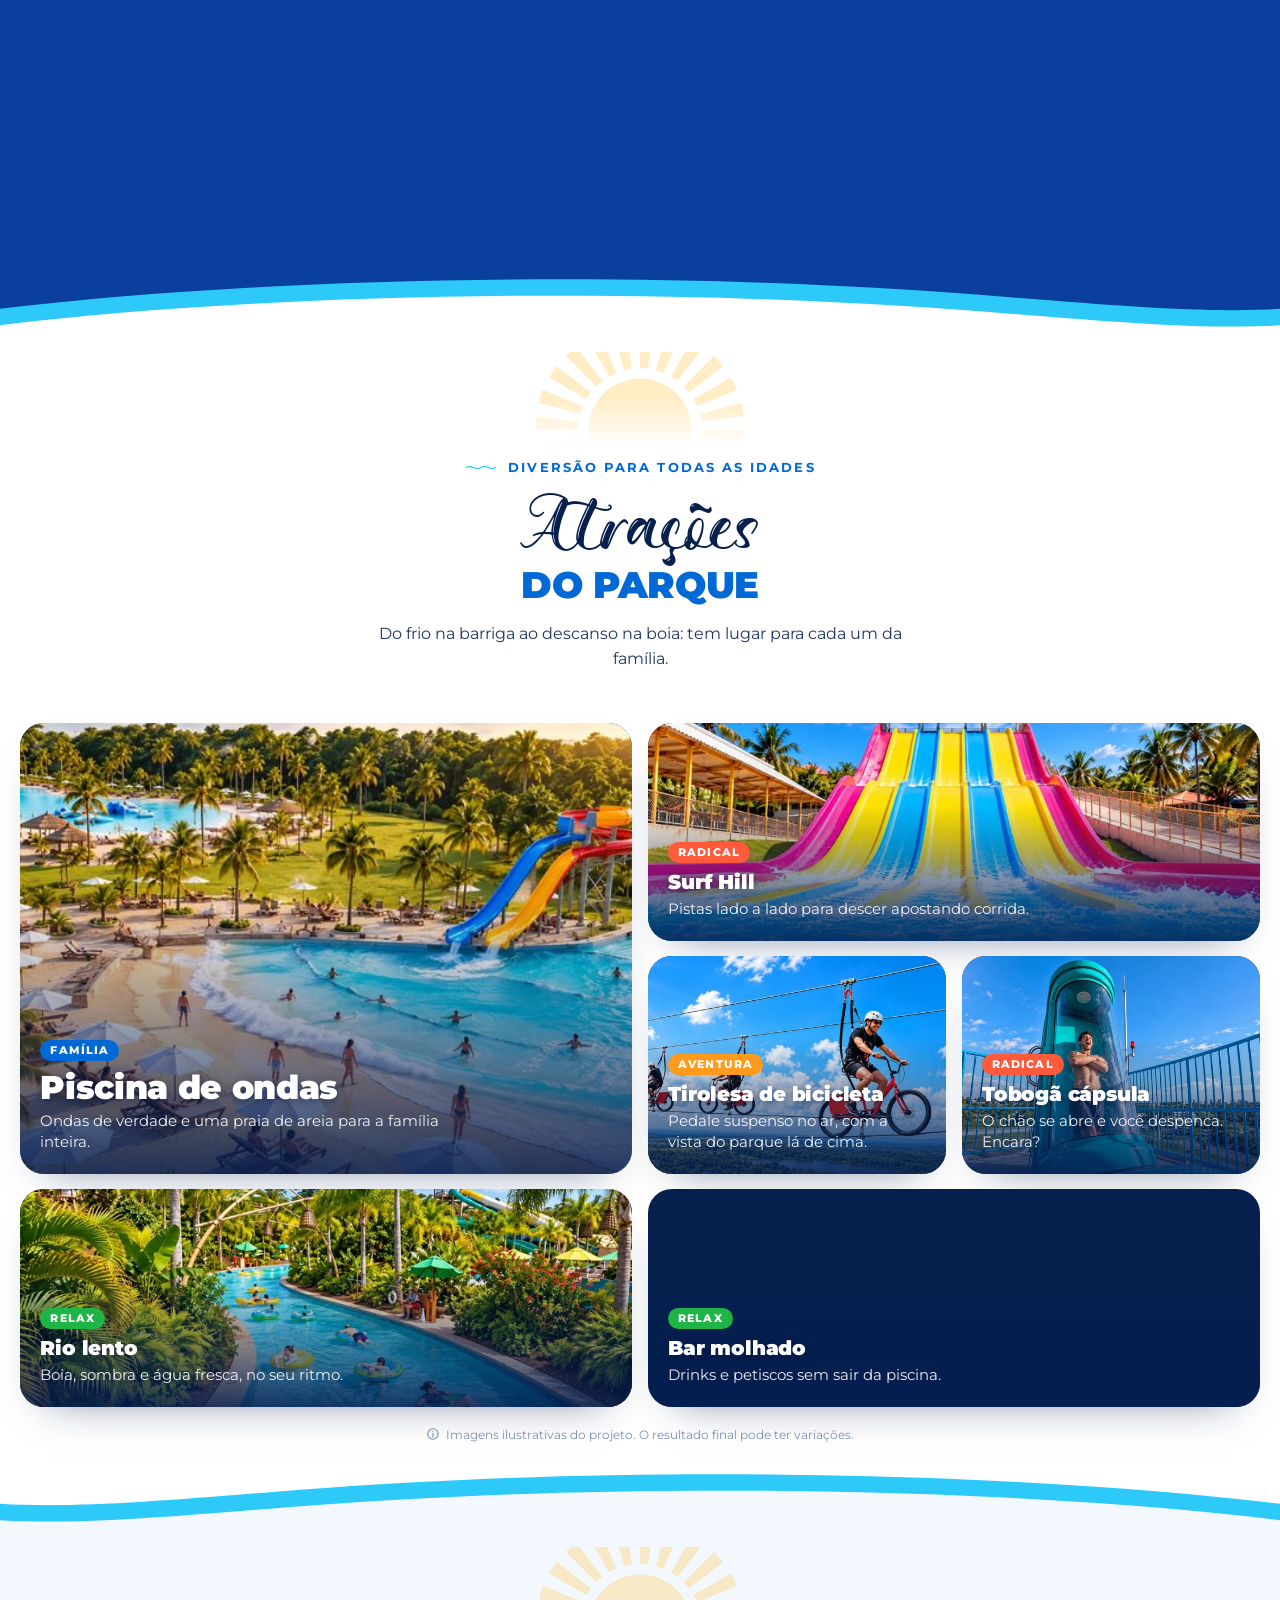
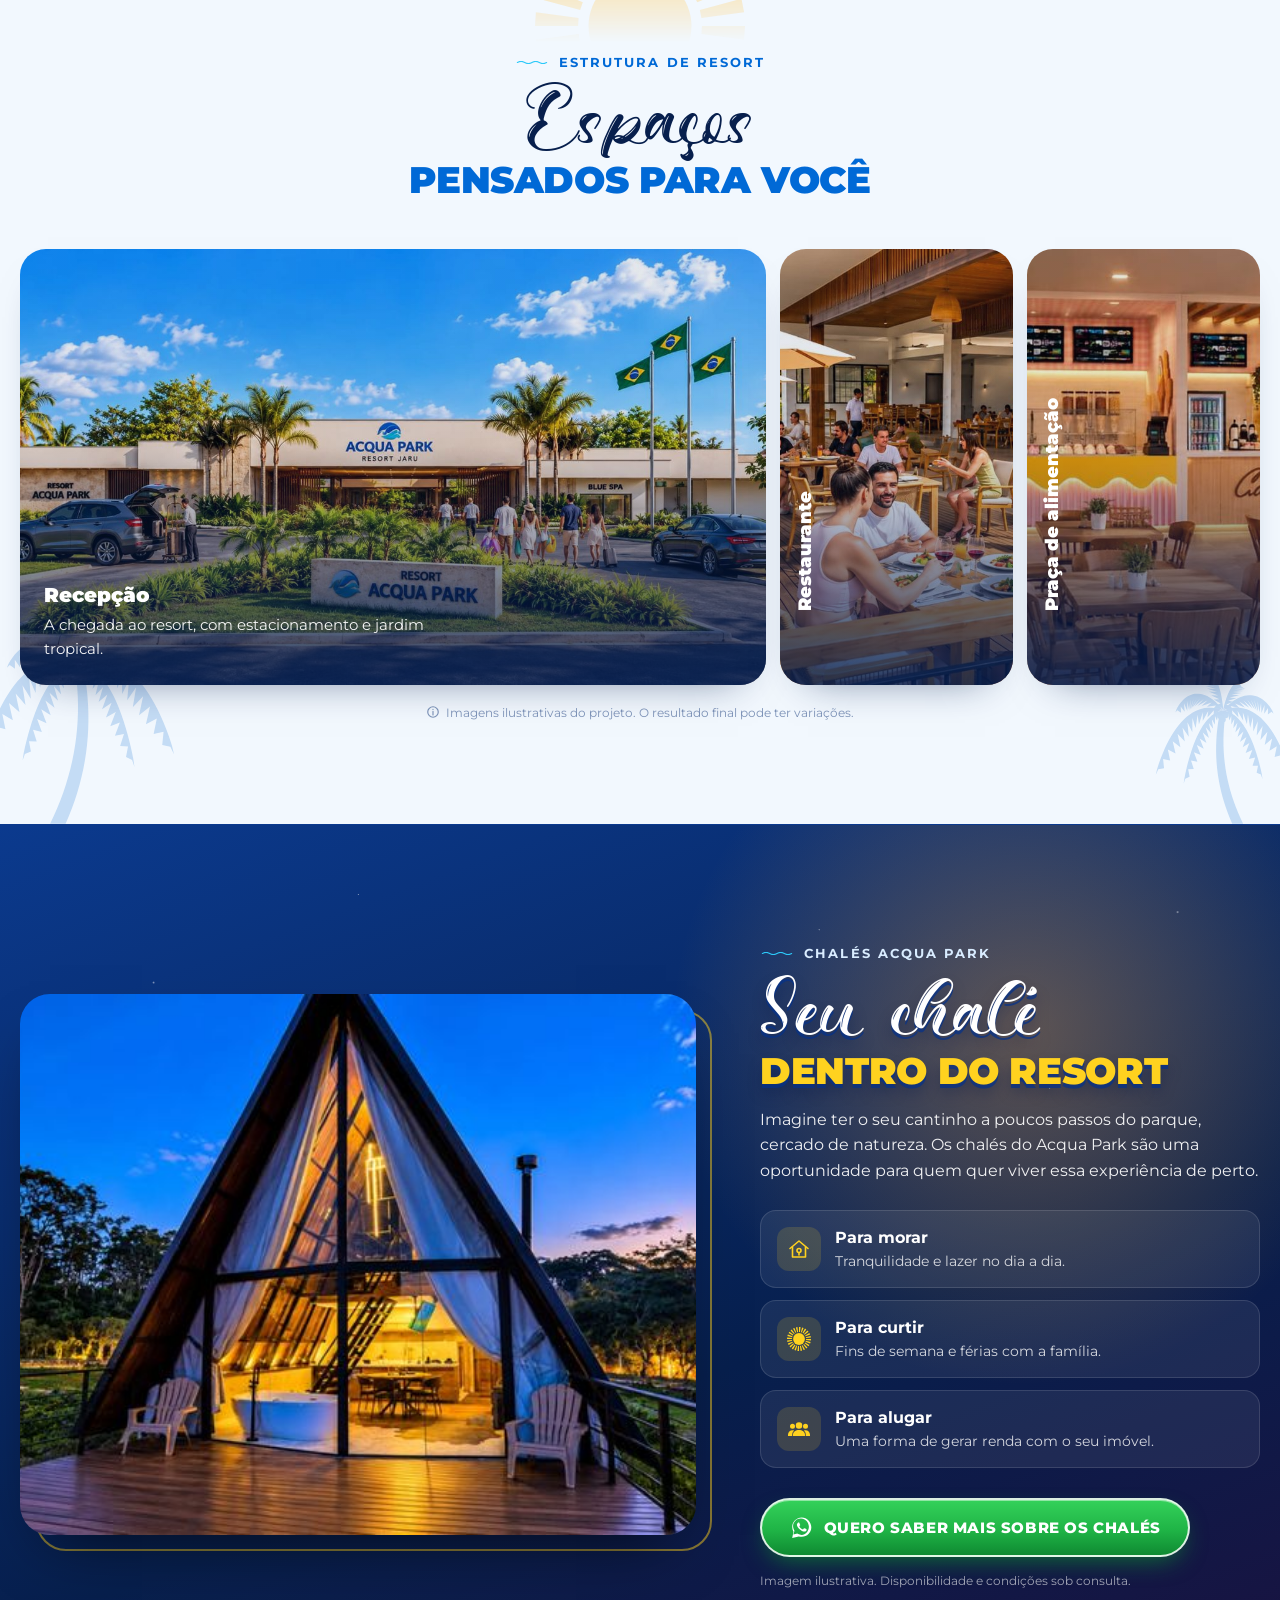
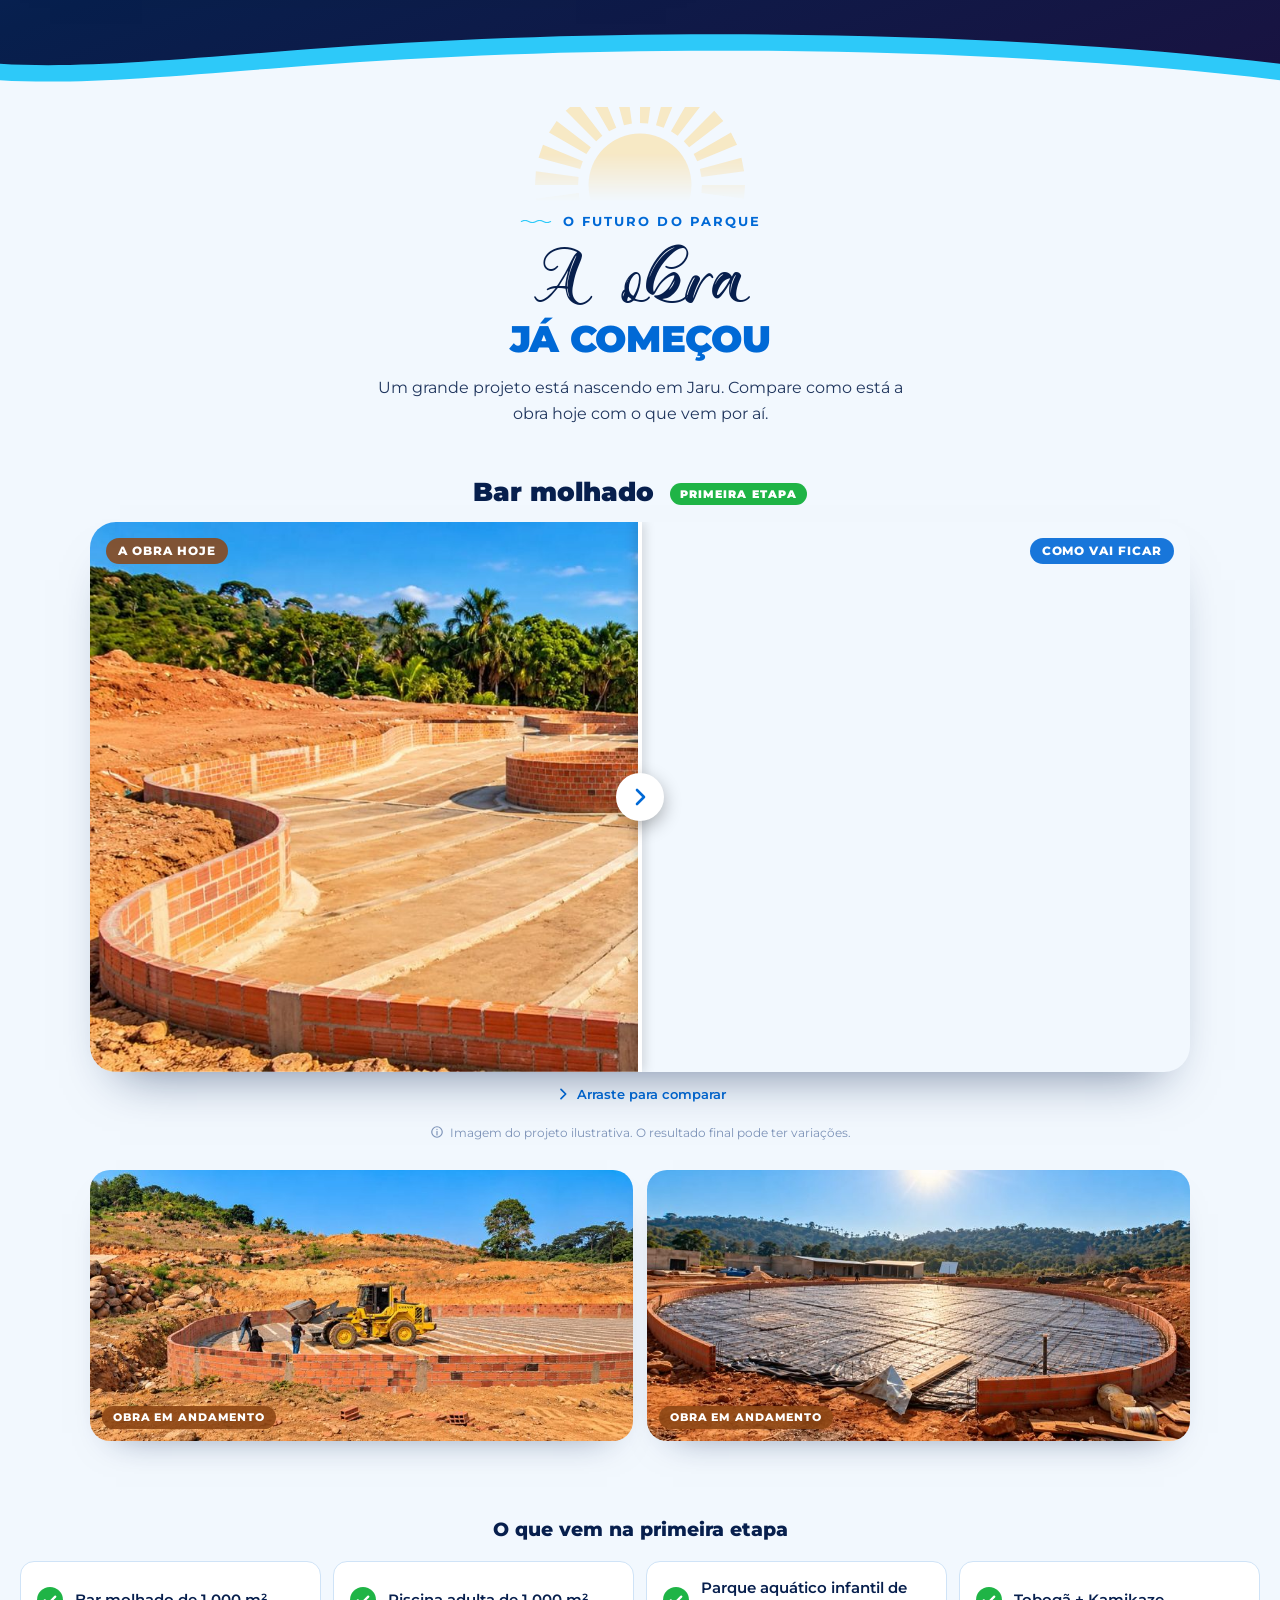
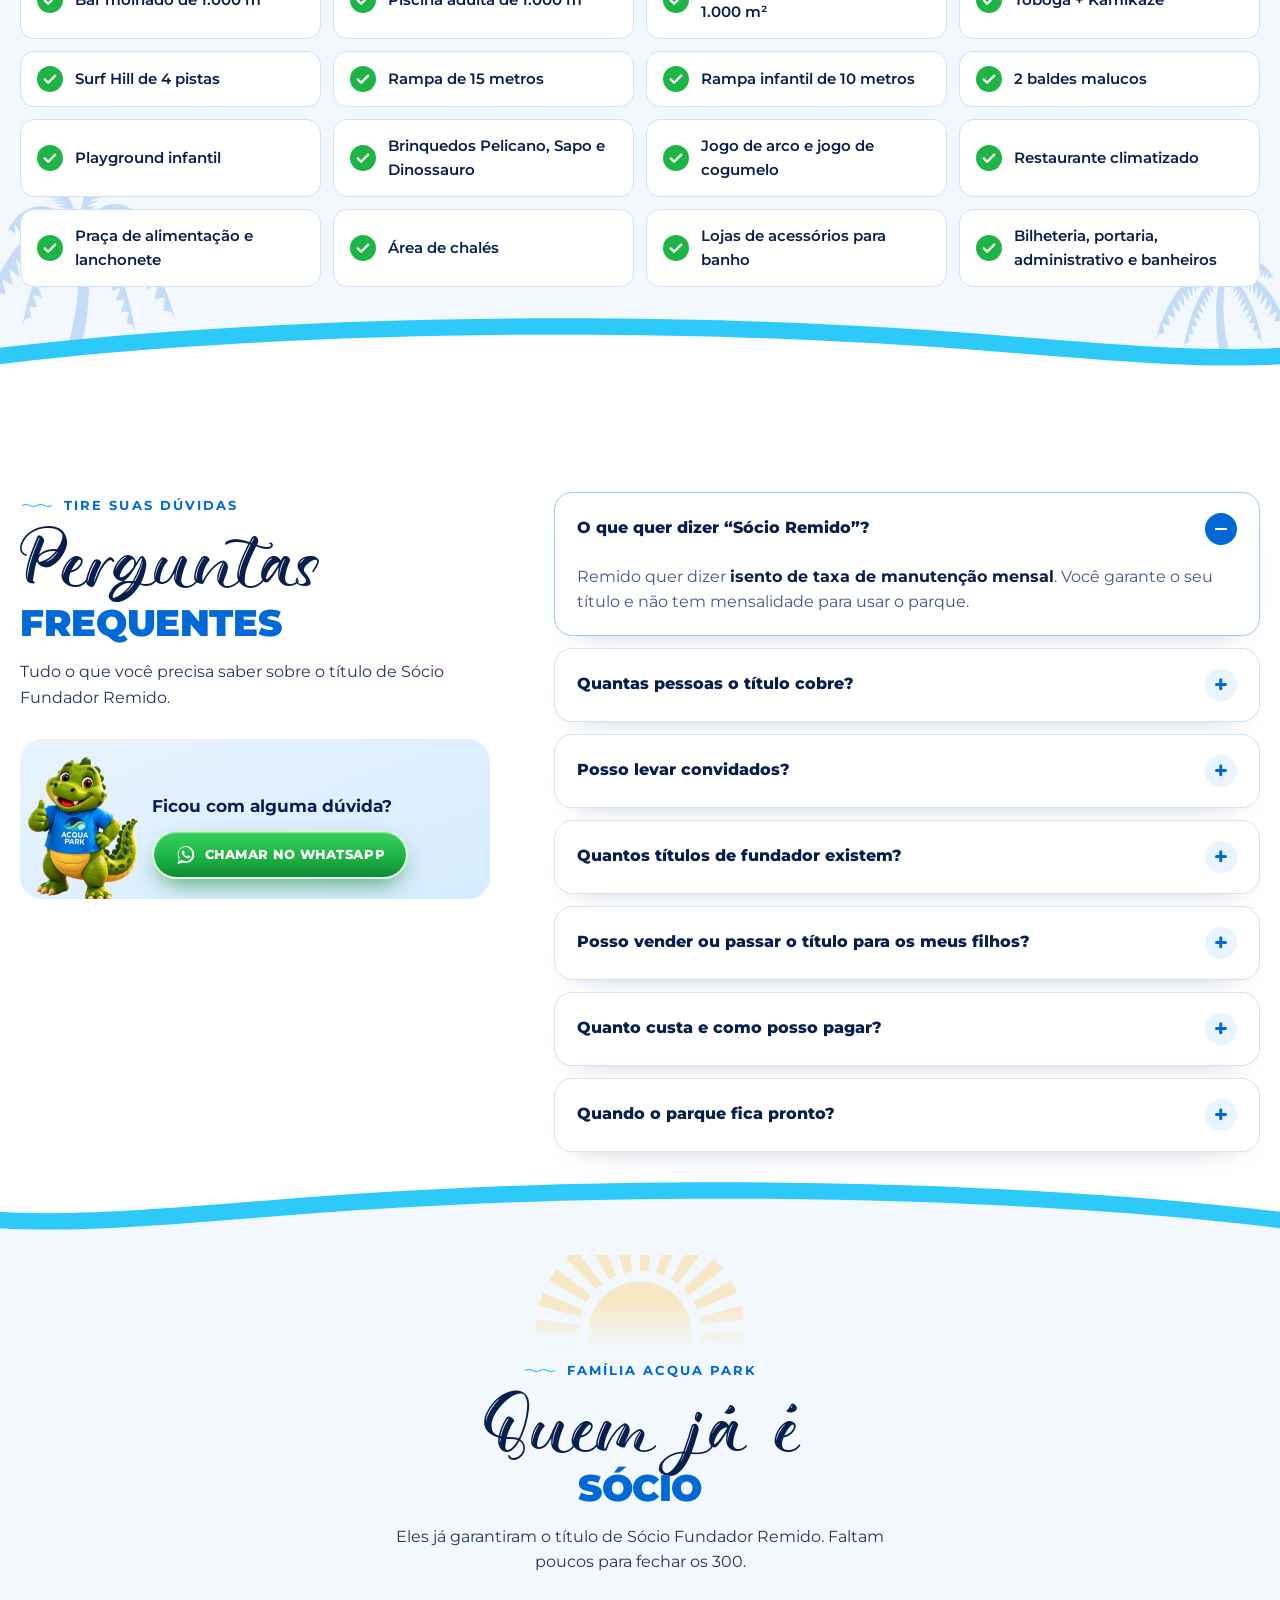
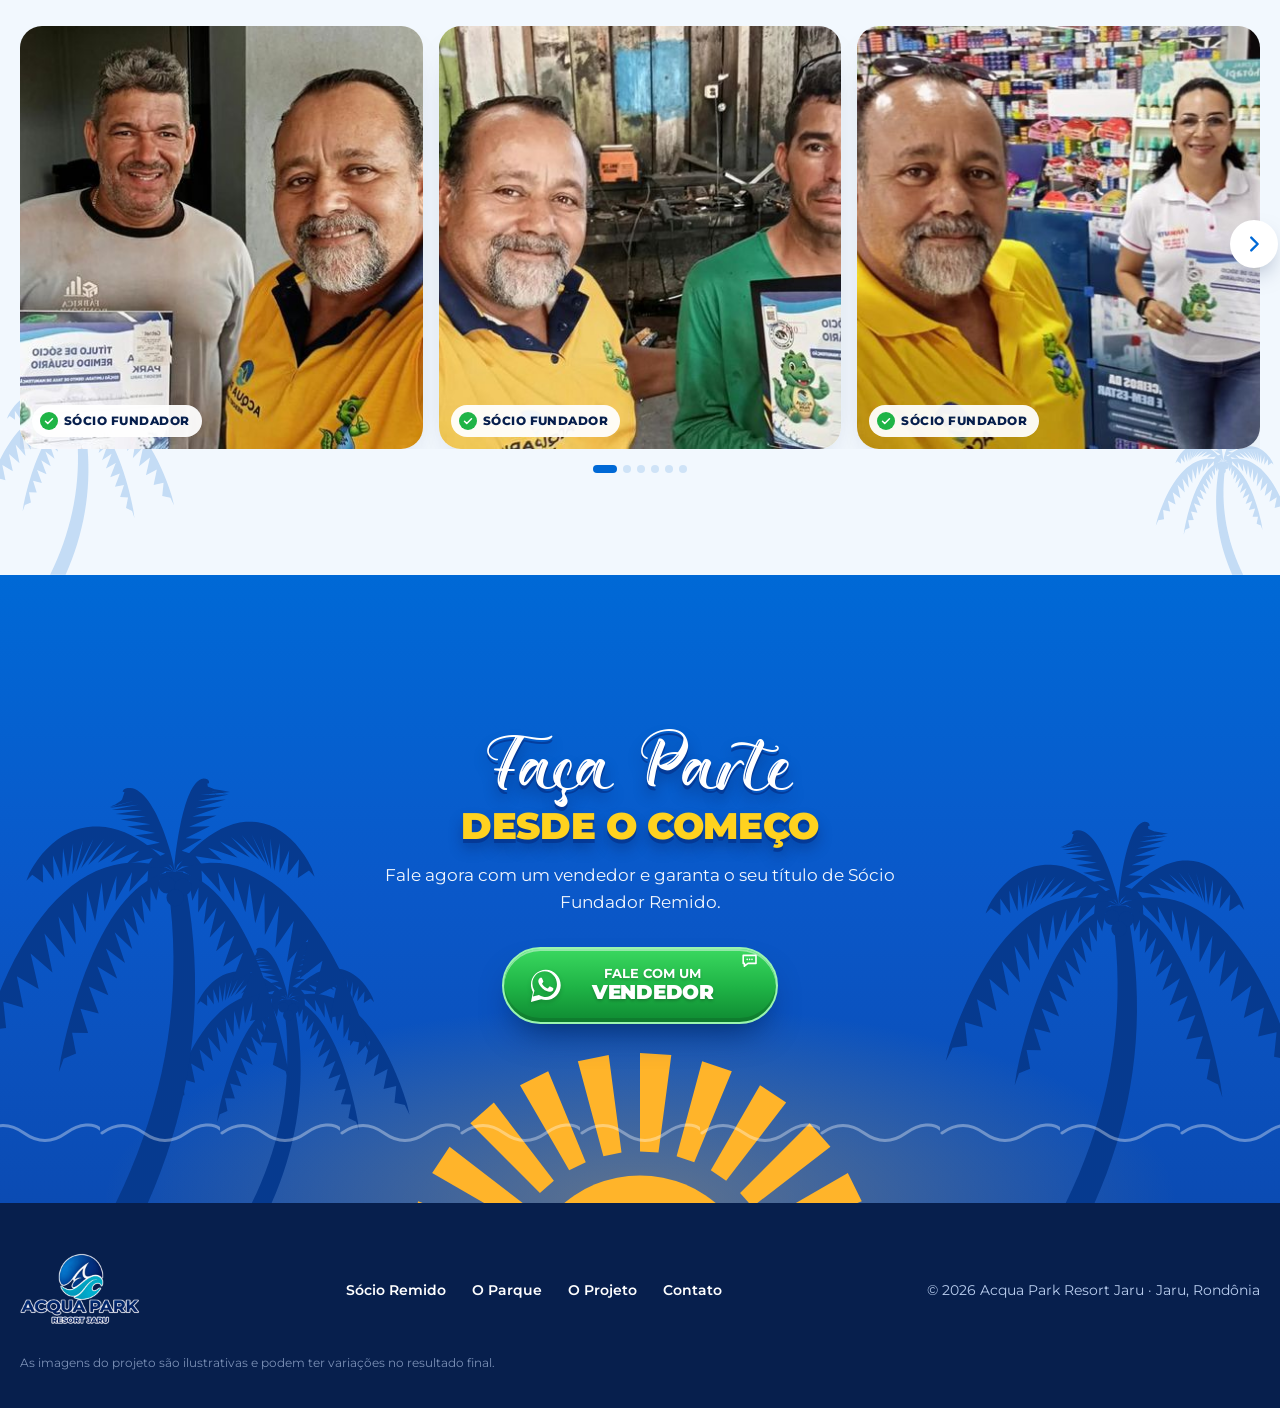
==== commit 3ae13e4c: "Celular mais limpo, descida em quadros no celular, frases no fim da descida e curva entre todas as s" ====
--- a/acqua-park-vercel/index.html
+++ b/acqua-park-vercel/index.html
@@ -190,6 +190,7 @@
 
     <!-- SÓCIO REMIDO ✏️ informações do título (conforme explicação do vendedor) -->
     <section class="section socio" id="socio-remido" aria-labelledby="t-socio">
+      <div class="curve" aria-hidden="true"></div>
       <div class="container socio__grid">
         <div class="socio__text">
           <p class="eyebrow">Título de sócio</p>
@@ -238,6 +239,7 @@
 
     <!-- COMO FUNCIONA -->
     <section class="section section--tint" id="como-funciona" aria-labelledby="t-como">
+      <div class="curve curve--flip" aria-hidden="true"></div>
       <div class="palms" aria-hidden="true"></div>
       <div class="container">
         <div class="section-head">
@@ -272,16 +274,15 @@
          =================================================================== -->
     <section class="ride" id="descida" aria-labelledby="t-descida" data-ride>
       <div class="ride__sticky">
-        <!-- VÍDEO DA DESCIDA ✏️ arquivos em assets/video (veja js/descida.js) -->
+        <!-- DESCIDA ✏️ quadros em assets/descida (veja js/descida.js) -->
         <canvas class="ride__canvas" aria-hidden="true"></canvas>
-        <video class="ride__video" muted playsinline preload="none" disablepictureinpicture aria-hidden="true" poster=""></video>
         <div class="ride__shade" aria-hidden="true"></div>
 
         <!-- carregando -->
         <div class="ride__loader" aria-hidden="true"><span></span></div>
 
         <!-- ETAPA 1: topo do tobogã ✏️ -->
-        <div class="ride__step ride__step--1" data-from="0" data-to=".12">
+        <div class="ride__step ride__step--1" data-from="0" data-to=".14">
           <p class="ride__eyebrow">Acqua Park Resort Jaru</p>
           <h2 class="ride__big" id="t-descida">Bora <span>descer?</span></h2>
           <p class="ride__hint">
@@ -291,61 +292,39 @@
         </div>
 
         <!-- ETAPA 2: dentro do tubo ✏️ -->
-        <div class="ride__step ride__step--2" data-from=".19" data-to=".36">
+        <div class="ride__step ride__step--2" data-from=".22" data-to=".42">
           <p class="ride__line">Lazer, natureza</p>
           <p class="ride__line ride__line--gold">e diversão</p>
         </div>
 
         <!-- ETAPA 3: saindo do tubo ✏️ -->
-        <div class="ride__step ride__step--3" data-from=".42" data-to=".56">
+        <div class="ride__step ride__step--3" data-from=".5" data-to=".66">
           <p class="ride__line">para toda</p>
           <p class="ride__line ride__line--gold">a família</p>
         </div>
 
-        <!-- ETAPA 4: chegou na piscina ✏️ (só a mensagem, sem o Joca) -->
-        <div class="ride__final" data-from=".72" data-to=".9">
+        <!-- ETAPA FINAL: chegou na piscina ✏️ frases sobre o título -->
+        <div class="ride__final" data-from=".84">
           <div class="ride__final-copy">
             <p class="ride__eyebrow">Um grande projeto está nascendo em Jaru</p>
             <p class="ride__final-title"><span class="t1">Faça Parte</span><span class="t2">desde o começo</span></p>
-            <p class="ride__final-text">Continue rolando e conheça o título de <strong>Sócio Fundador Remido</strong>.</p>
-          </div>
-        </div>
-
-        <!-- ETAPA 5: onda sobe e traz o "slide" com o Joca e o título ✏️ -->
-        <div class="ride__slide" data-from=".86">
-          <svg class="ride__wave" viewBox="0 0 1440 120" preserveAspectRatio="none" aria-hidden="true">
-            <path class="w1" d="M0 60c120-40 240-40 360 0s240 40 360 0 240-40 360 0 240 40 360 0v60H0Z"/>
-            <path class="w2" d="M0 80c120-34 240-34 360 0s240 34 360 0 240-34 360 0 240 34 360 0v40H0Z"/>
-          </svg>
-          <div class="ride__slide-body">
-            <span class="ride__300" aria-hidden="true">300</span>
-            <div class="ride__slide-joca">
-              <span class="ride__ripple ride__ripple--1" aria-hidden="true"></span>
-              <span class="ride__ripple ride__ripple--2" aria-hidden="true"></span>
-              <span class="ride__ripple ride__ripple--3" aria-hidden="true"></span>
-              <!-- JOCA OFICIAL ✏️ arquivo assets/img/joca.webp -->
-              <img src="assets/img/joca.webp" alt="Joca, mascote do Acqua Park, fazendo sinal de positivo" width="743" height="1000" loading="lazy">
-            </div>
-            <div class="ride__slide-copy">
-              <p class="ride__badge"><b>300</b> títulos · primeiro lançamento</p>
-              <p class="ride__slide-title">Sócio Fundador <span>Remido</span></p>
-              <ul class="ride__perks">
-                <li style="--i:0"><span class="ride__pi"><svg aria-hidden="true"><use href="#i-nofee"/></svg></span><div><b>Sem mensalidade</b>Isento de taxa de manutenção</div></li>
-                <li style="--i:1"><span class="ride__pi"><svg aria-hidden="true"><use href="#i-people"/></svg></span><div><b>6 pessoas</b>Você e mais 5 no título</div></li>
-                <li style="--i:2"><span class="ride__pi"><svg aria-hidden="true"><use href="#i-guests"/></svg></span><div><b>2 convidados</b>Por fim de semana, durante 2 anos</div></li>
-                <li style="--i:3"><span class="ride__pi"><svg aria-hidden="true"><use href="#i-key"/></svg></span><div><b>Seu patrimônio</b>Pode vender ou passar aos filhos</div></li>
-              </ul>
-              <div class="ride__final-actions">
-                <a class="hs__btn" href="#" data-whatsapp target="_blank" rel="noopener">
-                  <svg class="hs__btn-icon" aria-hidden="true"><use href="#i-whatsapp"/></svg>
-                  Fale com um vendedor
-                  <svg class="hs__btn-arrow" aria-hidden="true"><use href="#i-chevron-right"/></svg>
-                </a>
-                <a class="ride__btn2" href="#socio-remido">
-                  Saiba mais sobre o título
-                  <svg aria-hidden="true"><use href="#i-chevron-right"/></svg>
-                </a>
-              </div>
+            <p class="ride__final-text">Seja <strong>Sócio Fundador Remido</strong> do Acqua Park Resort Jaru.</p>
+            <ul class="ride__chips">
+              <li style="--i:0">Sem mensalidade</li>
+              <li style="--i:1">6 pessoas no título</li>
+              <li style="--i:2">2 convidados por fim de semana</li>
+              <li style="--i:3">Apenas 300 títulos</li>
+            </ul>
+            <div class="ride__final-actions">
+              <a class="hs__btn" href="#" data-whatsapp target="_blank" rel="noopener">
+                <svg class="hs__btn-icon" aria-hidden="true"><use href="#i-whatsapp"/></svg>
+                Fale com um vendedor
+                <svg class="hs__btn-arrow" aria-hidden="true"><use href="#i-chevron-right"/></svg>
+              </a>
+              <a class="ride__btn2" href="#socio-remido">
+                Saiba mais sobre o título
+                <svg aria-hidden="true"><use href="#i-chevron-right"/></svg>
+              </a>
             </div>
           </div>
         </div>
@@ -357,6 +336,7 @@
 
     <!-- ATRAÇÕES ✏️ fotos em assets/img/site -->
     <section class="section atracoes" id="atracoes" aria-labelledby="t-atracoes">
+      <div class="curve" aria-hidden="true"></div>
       <div class="container">
         <div class="section-head">
           <p class="eyebrow">Diversão para todas as idades</p>
@@ -422,6 +402,7 @@
 
     <!-- ESPAÇOS DO RESORT -->
     <section class="section section--tint espacos" id="espacos" aria-labelledby="t-espacos">
+      <div class="curve curve--flip" aria-hidden="true"></div>
       <div class="palms" aria-hidden="true"></div>
       <div class="container">
         <div class="section-head">
@@ -451,6 +432,7 @@
 
     <!-- CHALÉS ✏️ texto geral (sem condições definidas) -->
     <section class="chales" id="chales" aria-labelledby="t-chales">
+      <div class="curve" aria-hidden="true"></div>
       <div class="container chales__grid">
         <figure class="chales__media">
           <img class="" src="assets/img/site/chale.jpg" srcset="assets/img/site/chale-m.jpg 760w, assets/img/site/chale.jpg 1400w" sizes="(max-width: 760px) 100vw, 55vw" alt="Chalé em estilo triangular com deck de madeira ao entardecer" loading="lazy" decoding="async">
@@ -475,6 +457,7 @@
 
     <!-- O PROJETO / FUTURO DO PARQUE ✏️ lista da primeira etapa (conforme folder) -->
     <section class="section section--tint" id="o-projeto" aria-labelledby="t-projeto">
+      <div class="curve curve--flip" aria-hidden="true"></div>
       <div class="palms" aria-hidden="true"></div>
       <div class="container">
         <div class="section-head">
@@ -525,6 +508,7 @@
 
     <!-- PERGUNTAS FREQUENTES ✏️ respostas conforme explicação do vendedor -->
     <section class="section" id="duvidas" aria-labelledby="t-duvidas">
+      <div class="curve" aria-hidden="true"></div>
       <div class="container faq-grid">
         <div class="faq-side">
           <p class="eyebrow">Tire suas dúvidas</p>
@@ -576,6 +560,7 @@
 
     <!-- QUEM JÁ É SÓCIO ✏️ fotos em assets/img/site/socio-*.jpg -->
     <section class="section section--tint" id="quem-ja-e-socio" aria-labelledby="t-socios">
+      <div class="curve curve--flip" aria-hidden="true"></div>
       <div class="palms" aria-hidden="true"></div>
       <div class="container">
         <div class="section-head">
@@ -601,6 +586,7 @@
 
     <!-- CTA FINAL / CONTATO -->
     <section class="final-cta" id="contato" aria-labelledby="t-contato">
+      <div class="curve" aria-hidden="true"></div>
       <div class="container final-cta__inner">
         <h2 class="display display--light" id="t-contato">Faça Parte <span>desde o começo</span></h2>
         <p>Fale agora com um vendedor e garanta o seu título de Sócio Fundador Remido.</p>
--- a/acqua-park-vercel/css/style.css
+++ b/acqua-park-vercel/css/style.css
@@ -1927,3 +1927,70 @@
 }
 
 body.ride-slide .whats-fab { opacity: 0; pointer-events: none; transform: scale(.6); transition: opacity .3s, transform .3s; }
+
+/* =========================================================================
+   31. SEPARAÇÃO ENTRE SEÇÕES: a mesma curva da Hero em todas
+   ========================================================================= */
+.section, .chales, .final-cta { position: relative; }
+.section--tint::before, .section--tint::after { content: none; }
+.final-cta::before { background: radial-gradient(60% 45% at 50% 100%, rgba(255, 190, 70, .35), transparent 70%); }
+.section { --sec-bg: var(--c-white); }
+.section--tint { --sec-bg: var(--c-paper); }
+.chales { --sec-bg: #0b3a8e; }
+.final-cta { --sec-bg: #0069d6; }
+.curve {
+  position: absolute; left: 0; right: 0; top: calc(-1 * clamp(44px, 6vw, 90px) + 1px);
+  height: clamp(44px, 6vw, 90px); z-index: 4; pointer-events: none;
+}
+.curve--flip { transform: scaleX(-1); }
+.curve::before, .curve::after { content: ""; position: absolute; inset: 0; -webkit-mask-size: 100% 100%; mask-size: 100% 100%; }
+.curve::before { background: var(--c-aqua); -webkit-mask-image: url("data:image/svg+xml,%3Csvg xmlns='http://www.w3.org/2000/svg' viewBox='0 0 1000 160' preserveAspectRatio='none'%3E%3Cpath d='M0 70C220 0 520-10 760 40c110 23 180 40 240 30V160H0Z'/%3E%3C/svg%3E"); mask-image: url("data:image/svg+xml,%3Csvg xmlns='http://www.w3.org/2000/svg' viewBox='0 0 1000 160' preserveAspectRatio='none'%3E%3Cpath d='M0 70C220 0 520-10 760 40c110 23 180 40 240 30V160H0Z'/%3E%3C/svg%3E"); }
+.curve::after  { background: var(--sec-bg); -webkit-mask-image: url("data:image/svg+xml,%3Csvg xmlns='http://www.w3.org/2000/svg' viewBox='0 0 1000 160' preserveAspectRatio='none'%3E%3Cpath d='M0 104C220 34 520 24 760 74c110 23 180 40 240 30V160H0Z'/%3E%3C/svg%3E"); mask-image: url("data:image/svg+xml,%3Csvg xmlns='http://www.w3.org/2000/svg' viewBox='0 0 1000 160' preserveAspectRatio='none'%3E%3Cpath d='M0 104C220 34 520 24 760 74c110 23 180 40 240 30V160H0Z'/%3E%3C/svg%3E"); }
+
+/* =========================================================================
+   32. DESCIDA: frases no final
+   ========================================================================= */
+.ride__canvas { display: block !important; }
+.ride { --ride-length: 480vh; }
+.ride.is-end .ride__shade { background: linear-gradient(180deg, rgba(0, 40, 120, .55) 0%, rgba(0, 40, 120, .25) 45%, rgba(0, 40, 120, .55) 100%); }
+.ride__final { padding: 80px 20px 40px; align-content: center; }
+.ride__final.is-on { pointer-events: auto; }
+.ride__final-text { margin-top: 12px; }
+.ride__chips { list-style: none; margin: 18px 0 22px; padding: 0; display: flex; flex-wrap: wrap; justify-content: center; gap: 8px; max-width: 640px; }
+.ride__chips li {
+  padding: 9px 14px; border-radius: 999px; font: 700 14px/1 var(--f-body); color: var(--c-white);
+  background: rgba(7, 31, 77, .55); border: 1px solid rgba(255, 255, 255, .25);
+  opacity: 0; transform: translateY(12px); transition: opacity .45s calc(.35s + var(--i) * .1s), transform .45s calc(.35s + var(--i) * .1s) var(--ease-out);
+}
+.ride__chips li::before { content: "✓"; margin-right: 6px; color: var(--c-gold); font-weight: 900; }
+.ride__final.is-on .ride__chips li { opacity: 1; transform: none; }
+.ride__final-actions { justify-content: center; }
+@media (max-width: 760px), (orientation: portrait) and (max-aspect-ratio: 1/1) {
+  .ride { --ride-length: 440vh; }
+  .ride__final { padding: 76px 16px 24px; }
+  .ride__final-title .t1 { font-size: clamp(48px, 14vw, 80px); }
+  .ride__final-title .t2 { font-size: clamp(22px, 7vw, 40px); }
+  .ride__final-text { font-size: 15px; }
+  .ride__chips { gap: 6px; margin: 14px 0 16px; }
+  .ride__chips li { font-size: 12.5px; padding: 8px 11px; }
+  .ride__final-actions { width: 100%; flex-direction: column; gap: 8px; }
+  .ride__final-actions .hs__btn, .ride__final-actions .ride__btn2 { width: 100%; justify-content: center; min-height: 48px; font-size: 13px; }
+}
+
+/* =========================================================================
+   33. HERO NO CELULAR: menos aperto, foto maior e nítida
+   ========================================================================= */
+@media (max-width: 760px), (max-width: 1180px) and (orientation: portrait) and (max-aspect-ratio: 1/1) {
+  .hs { --hs-foto: url("../assets/img/site/hero-entrada.jpg"); }
+  .hs--parque { --hs-foto: url("../assets/img/site/piscina-ondas.jpg"); }
+  .hs__photo { min-height: 48svh; background-position: 18% 70%; }
+  .hs--parque .hs__photo { background-position: 55% 60%; }
+  .hs__lead, .hs__copy > .hs__btn { display: none; }
+  .hs__copy { padding-top: 70px; padding-bottom: calc(var(--tab-h) + 22px); }
+  .hs__kicker { margin-top: 12px; }
+}
+@media (max-width: 760px), (max-width: 1180px) and (orientation: portrait) and (max-aspect-ratio: 1/1) {
+  .hs__frame { height: calc(100svh - 8px); min-height: 560px; }
+  .hs__photo { min-height: 0; flex: 1 1 0; }
+}
+.hs { position: relative; z-index: 5; }
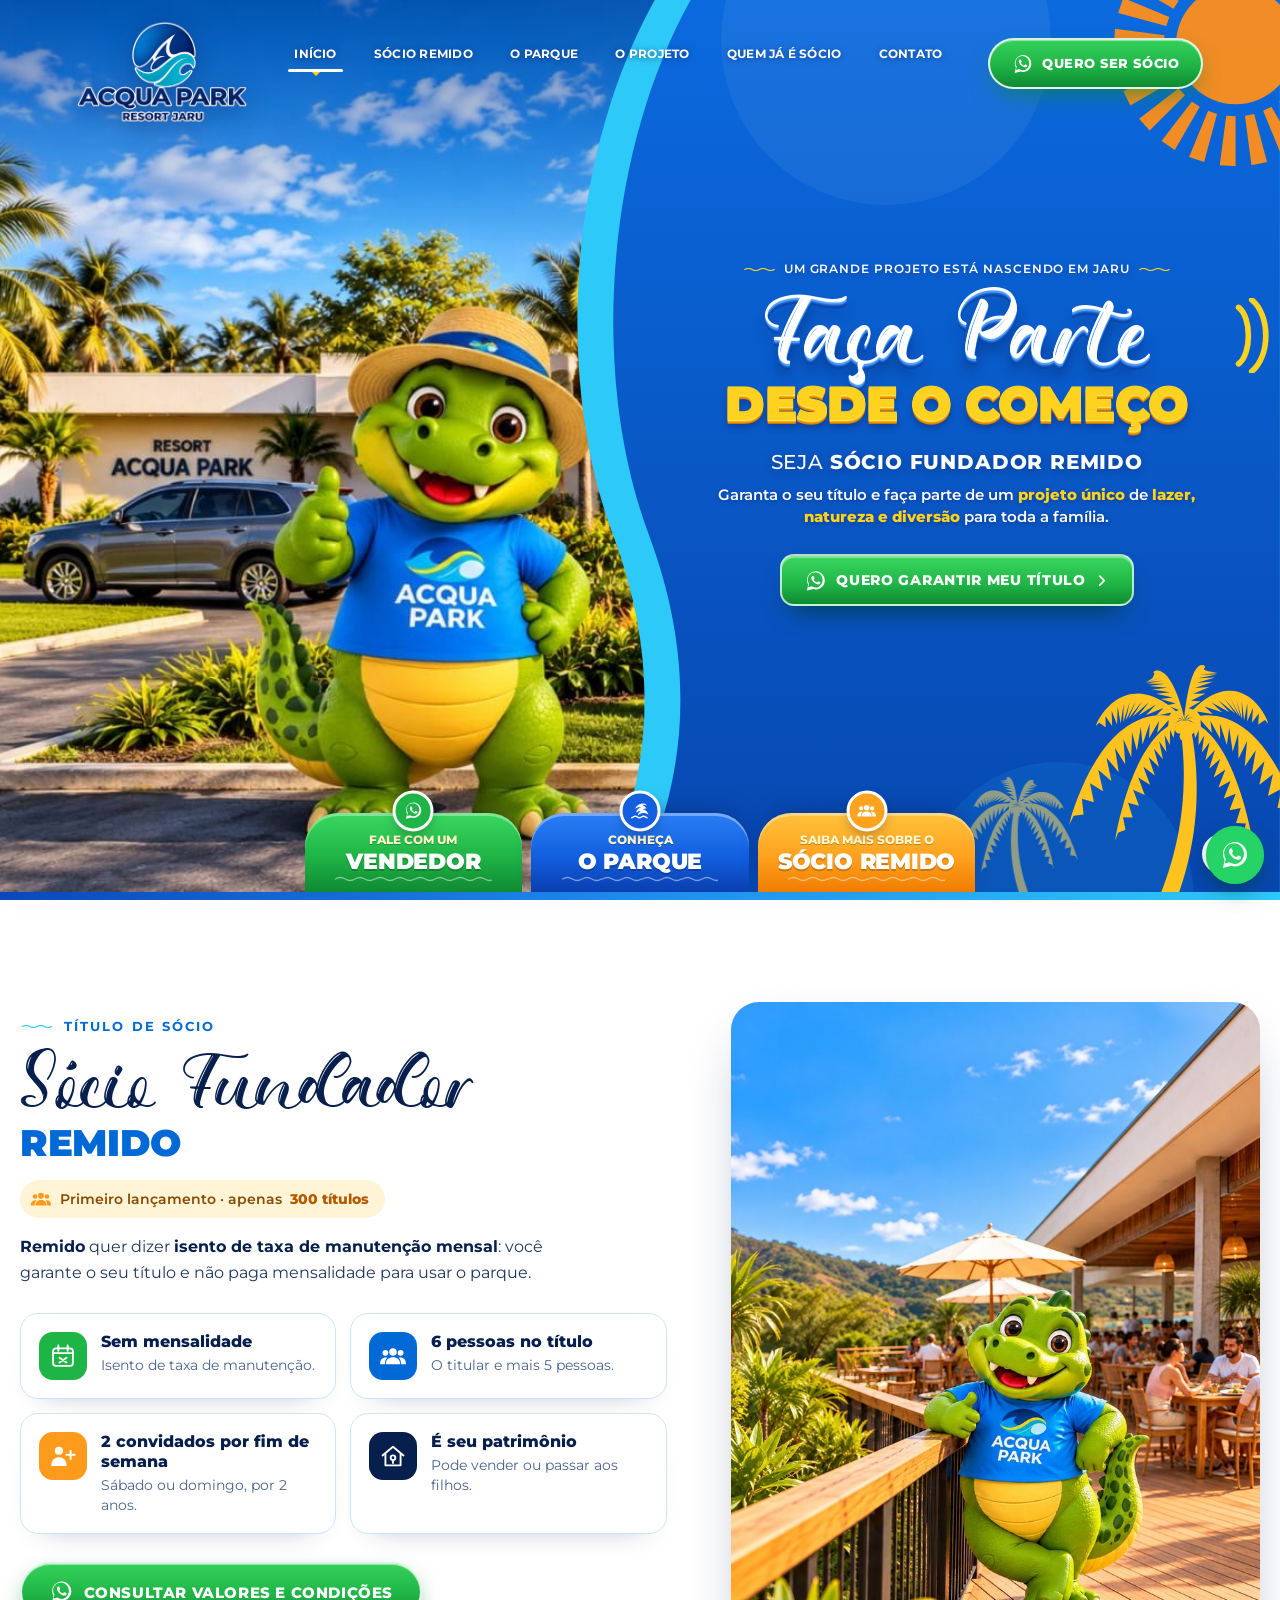
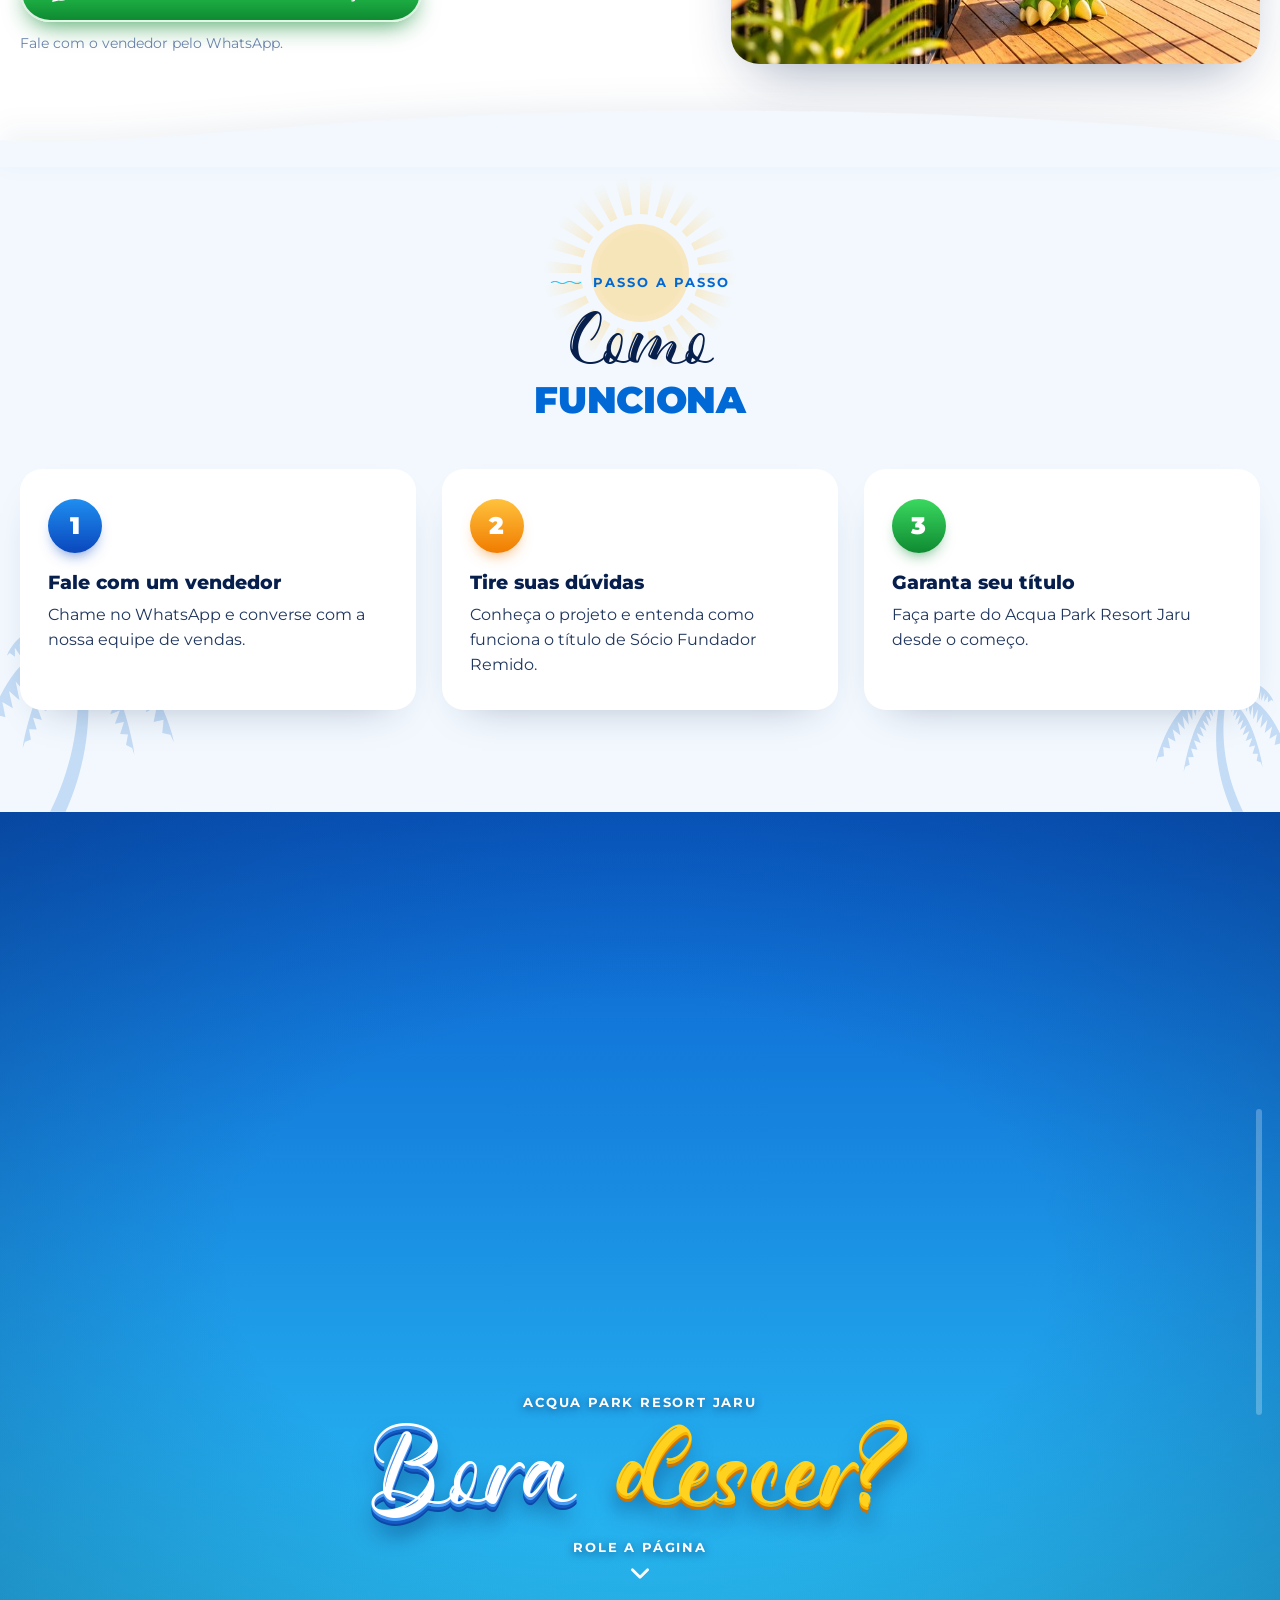
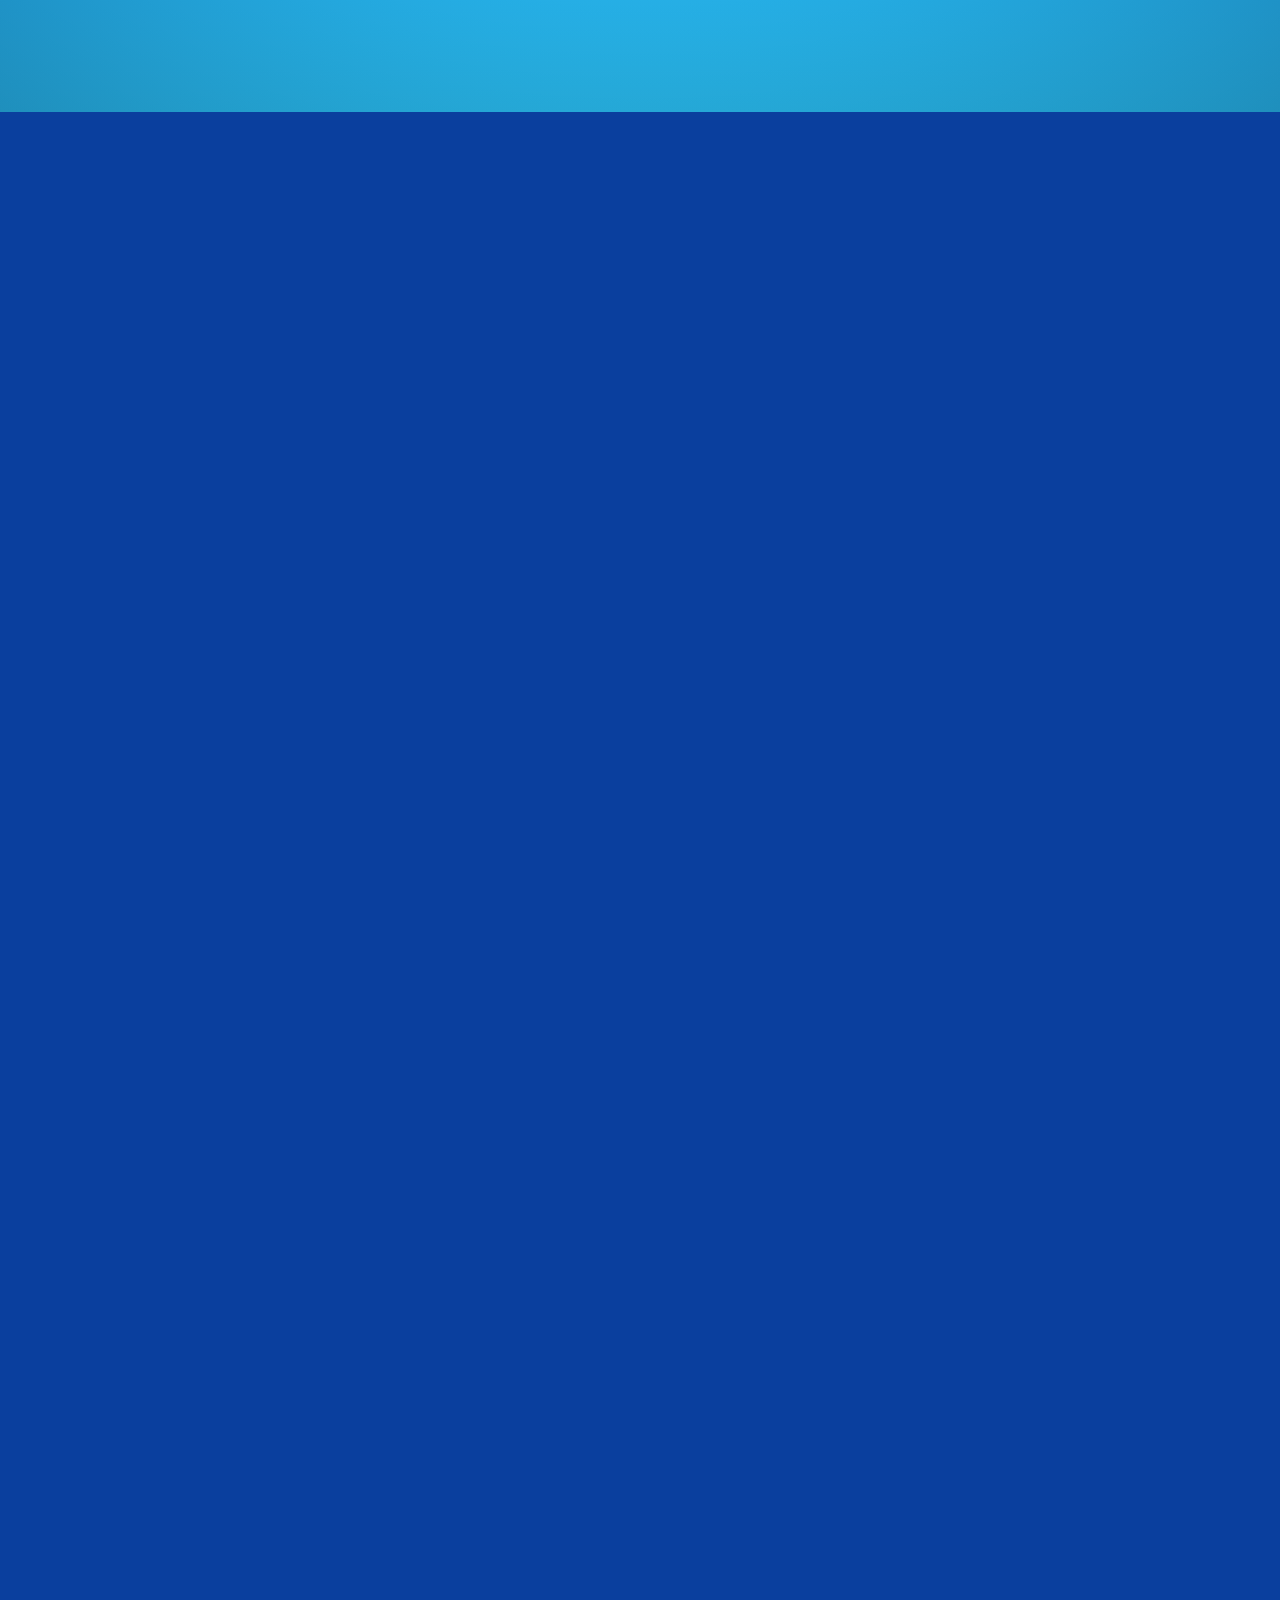
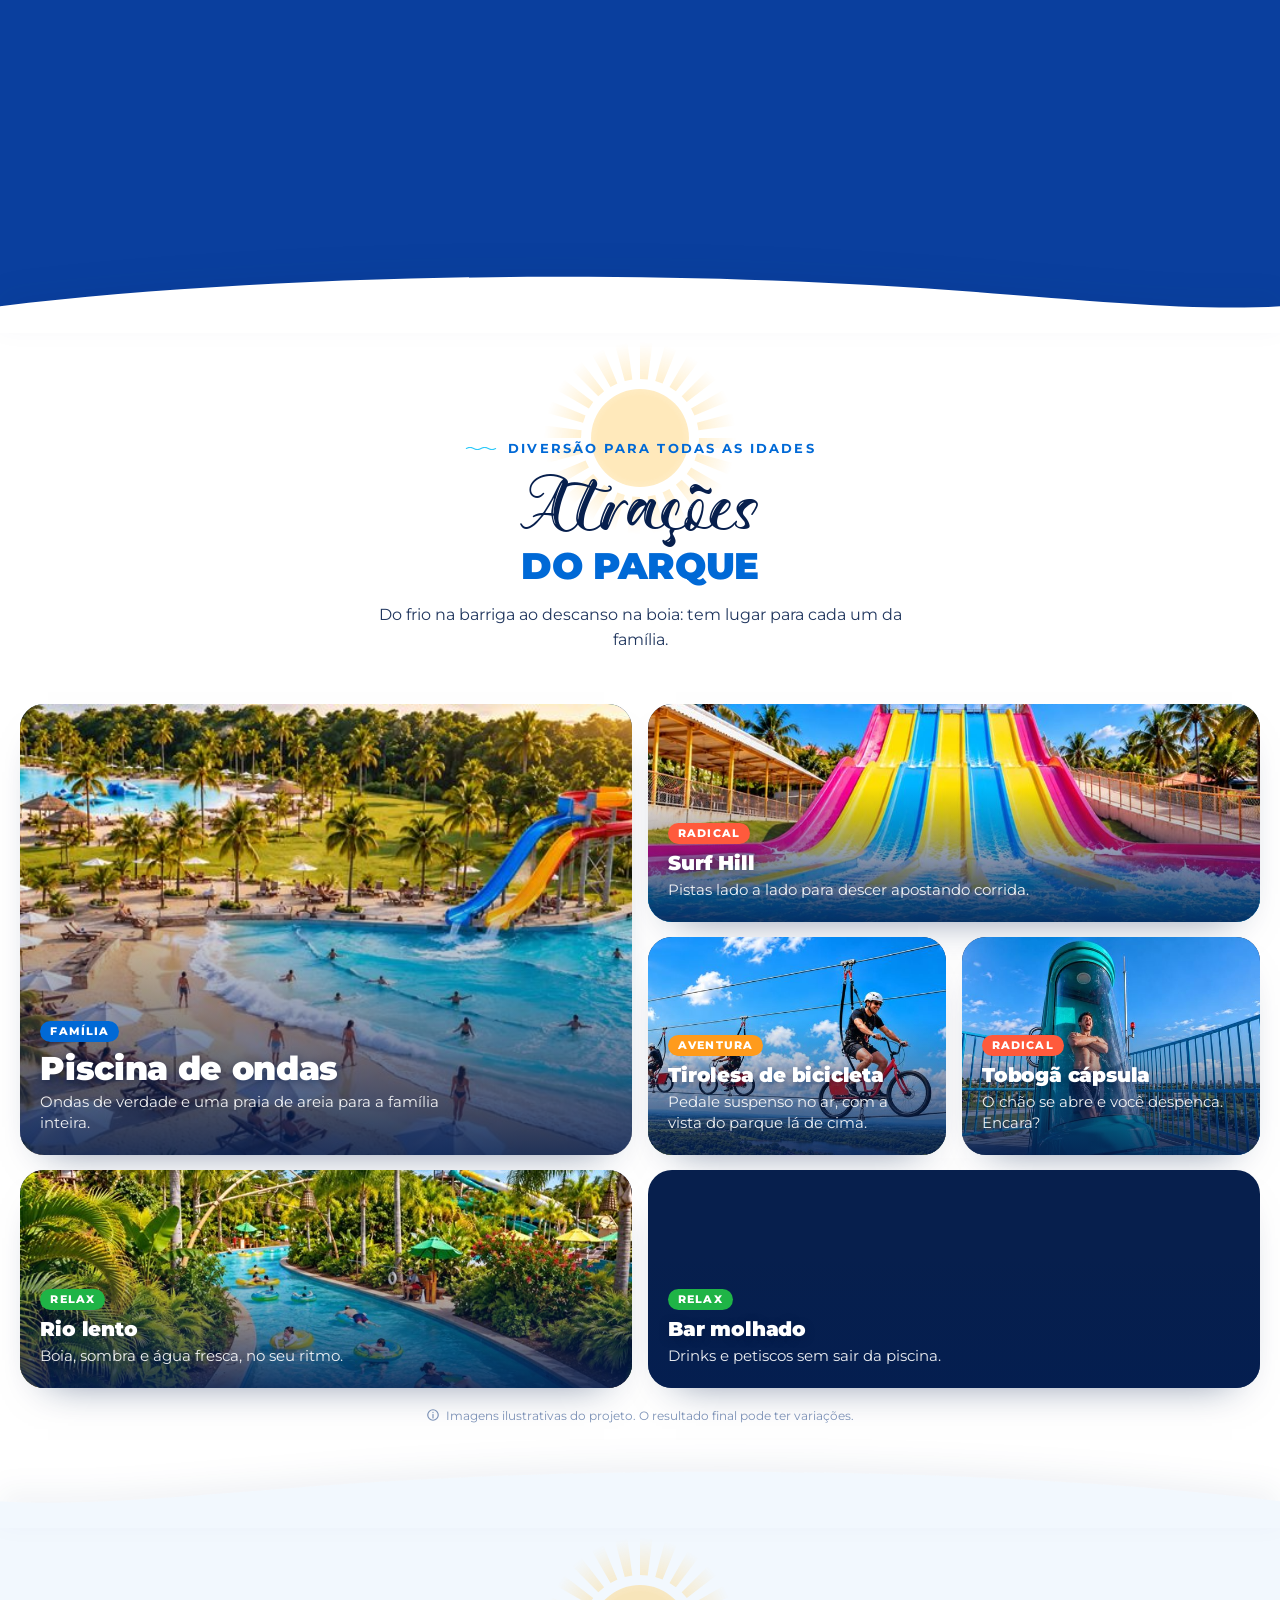
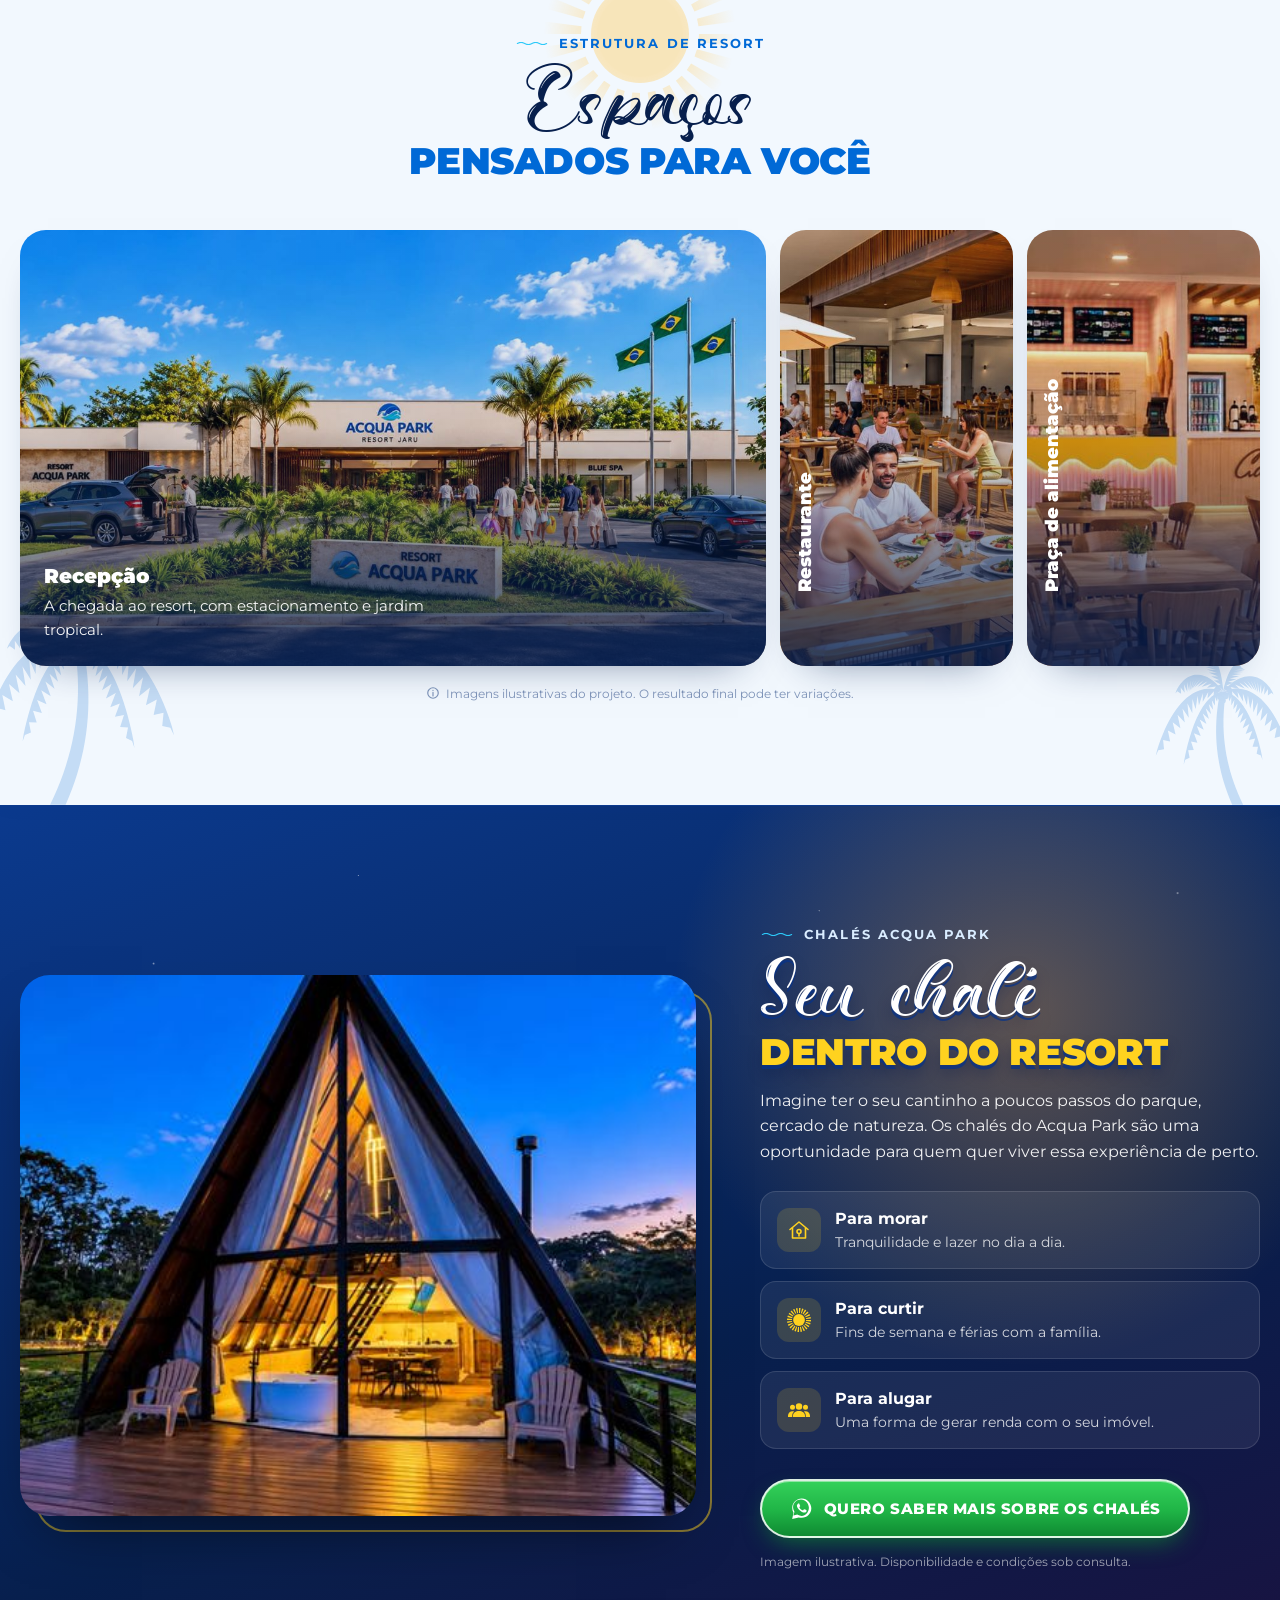
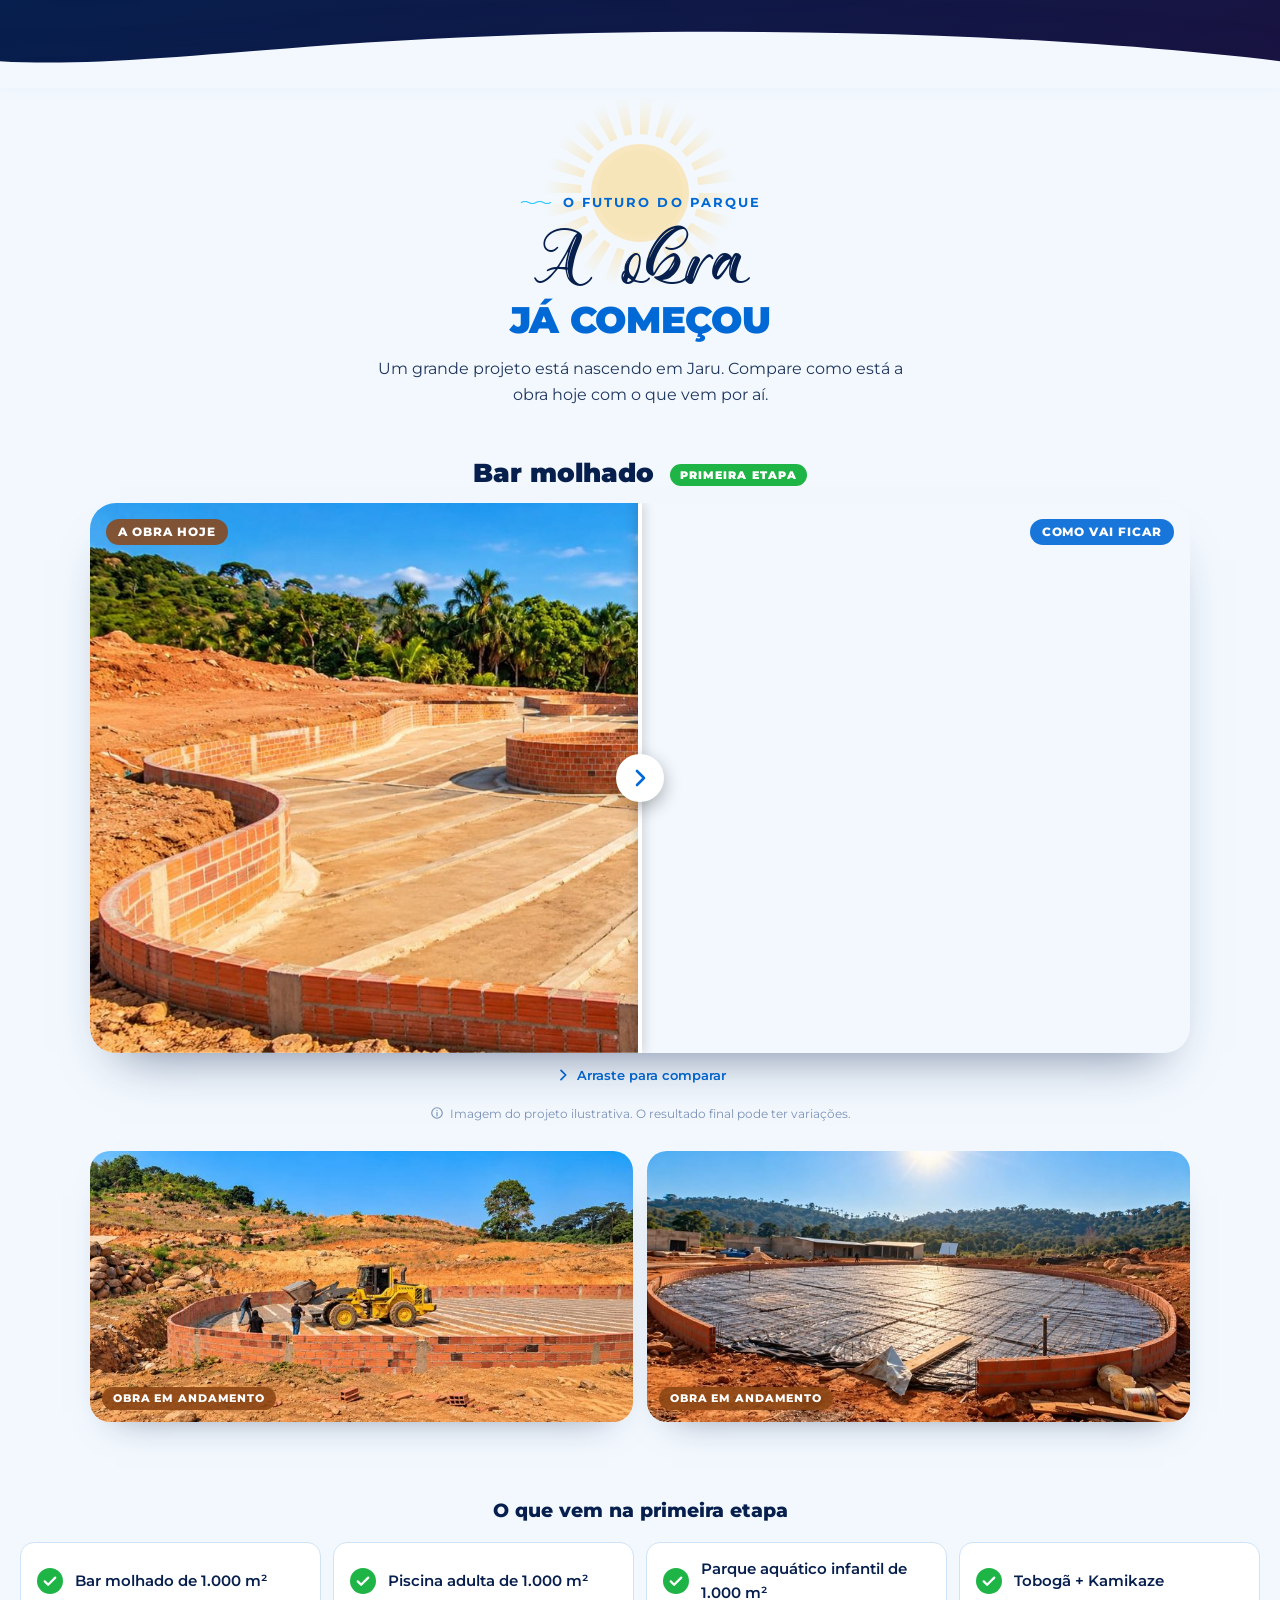
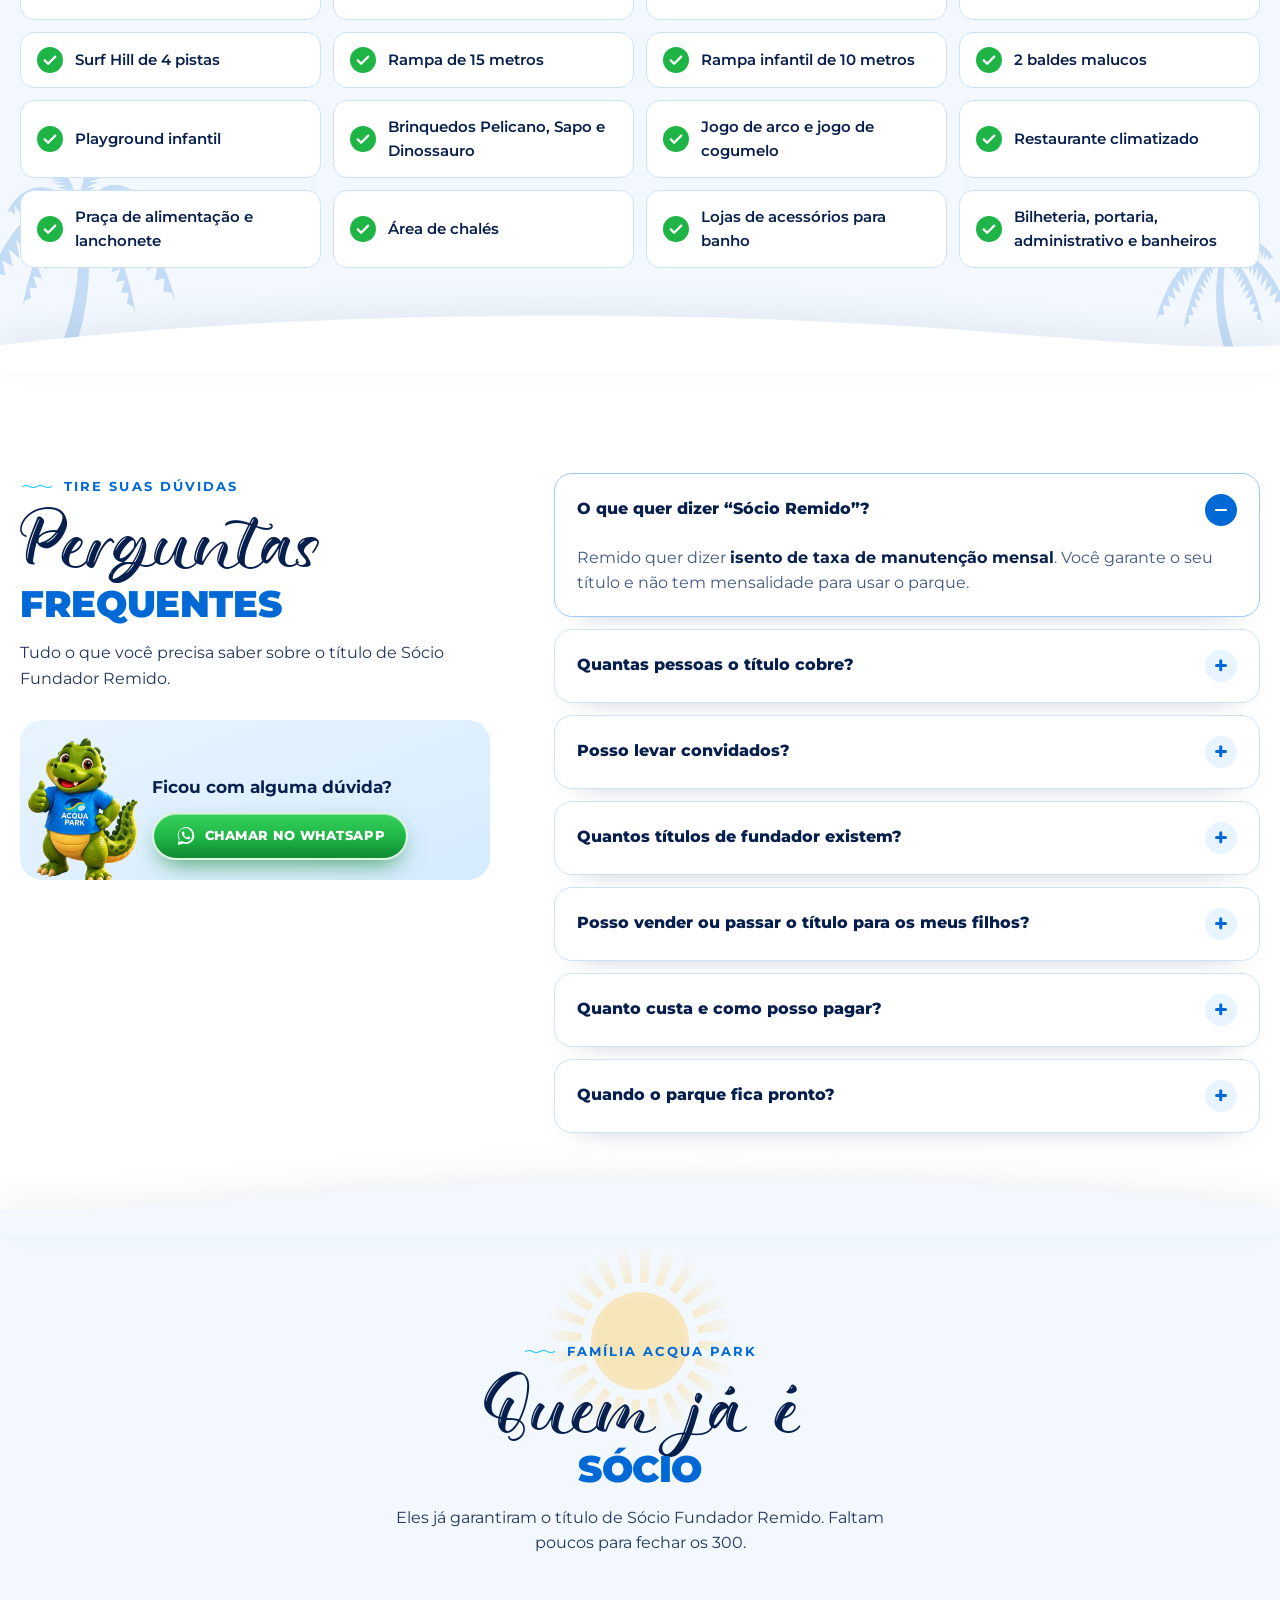
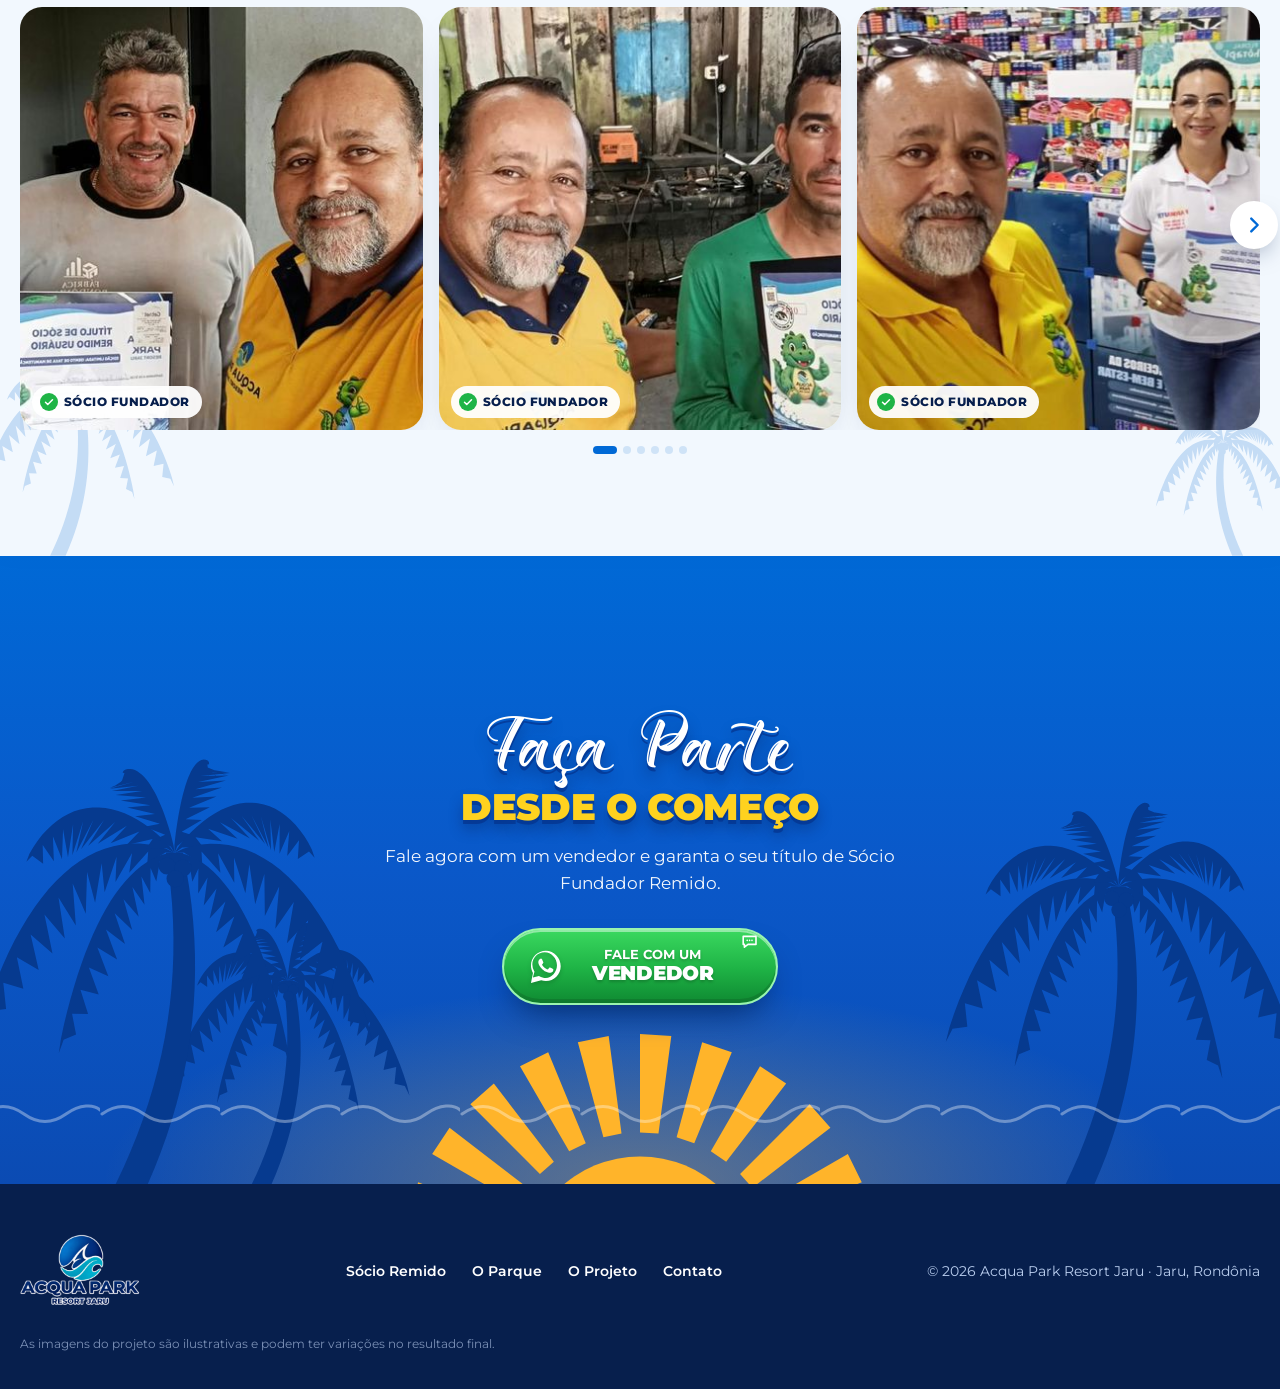
==== commit f7e2ba1f: "Seção Sócio mais limpa com foto nova, hero do celular sem sol e com Joca inteiro, curvas sem faixa e" ====
--- a/acqua-park-vercel/index.html
+++ b/acqua-park-vercel/index.html
@@ -201,7 +201,7 @@
           <ul class="perks">
             <li class="perk perk--green">
               <span class="perk__icon"><svg aria-hidden="true"><use href="#i-nofee"/></svg></span>
-              <div><h3>Sem mensalidade</h3><p>Isento de taxa de manutenção mensal.</p></div>
+              <div><h3>Sem mensalidade</h3><p>Isento de taxa de manutenção.</p></div>
             </li>
             <li class="perk perk--blue">
               <span class="perk__icon"><svg aria-hidden="true"><use href="#i-people"/></svg></span>
@@ -209,11 +209,11 @@
             </li>
             <li class="perk perk--orange">
               <span class="perk__icon"><svg aria-hidden="true"><use href="#i-guests"/></svg></span>
-              <div><h3>2 convidados por fim de semana</h3><p>No sábado ou no domingo, durante 2 anos. Benefício dos fundadores.</p></div>
+              <div><h3>2 convidados por fim de semana</h3><p>Sábado ou domingo, por 2 anos.</p></div>
             </li>
             <li class="perk perk--navy">
               <span class="perk__icon"><svg aria-hidden="true"><use href="#i-key"/></svg></span>
-              <div><h3>É seu patrimônio</h3><p>Pode vender ou passar para os filhos. A transferência custa 20% do salário mínimo.</p></div>
+              <div><h3>É seu patrimônio</h3><p>Pode vender ou passar aos filhos.</p></div>
             </li>
           </ul>
 
@@ -227,12 +227,8 @@
         </div>
 
         <figure class="socio__media">
-          <img src="assets/img/joca-boia.jpg" alt="Joca, mascote do Acqua Park, na boia na piscina do parque" loading="lazy" width="1672" height="941">
-          <!-- SELO "300 TÍTULOS" ✏️ -->
-          <figcaption class="ticket">
-            <span class="ticket__num">300</span>
-            <span class="ticket__txt"><b>Títulos fundadores</b><small>Primeiro lançamento</small></span>
-          </figcaption>
+          <!-- FOTO ✏️ assets/img/site/joca-restaurante.jpg -->
+          <img src="assets/img/site/joca-restaurante.jpg" srcset="assets/img/site/joca-restaurante-m.jpg 760w, assets/img/site/joca-restaurante.jpg 1122w" sizes="(max-width: 760px) 100vw, 45vw" alt="Joca, mascote do Acqua Park, no deck do restaurante do resort" loading="lazy" width="1122" height="1402">
         </figure>
       </div>
     </section>
--- a/acqua-park-vercel/css/style.css
+++ b/acqua-park-vercel/css/style.css
@@ -1994,3 +1994,63 @@
   .hs__photo { min-height: 0; flex: 1 1 0; }
 }
 .hs { position: relative; z-index: 5; }
+
+/* =========================================================================
+   34. AJUSTES: seção Sócio mais limpa, sol sem cortes, curvas sem faixa
+   ========================================================================= */
+/* curva entre seções: só a sobreposição suave, sem a faixa azul-clara */
+.curve::before { content: none; }
+.curve { filter: drop-shadow(0 -10px 14px rgba(7, 31, 77, .06)); }
+
+/* sol atrás dos títulos: inteiro e esmaecido nas bordas (nada cortado) */
+.section-head::before {
+  top: -96px; width: 200px; margin-left: -100px; opacity: .45;
+  -webkit-mask-image: radial-gradient(circle, #000 30%, transparent 68%);
+          mask-image: radial-gradient(circle, #000 30%, transparent 68%);
+}
+.socio__text::before { content: none; }
+
+/* seção Sócio: foto nova, sem o card dos 300 */
+.socio__media img { aspect-ratio: 4 / 5; object-position: 50% 40%; }
+.perk p { font-size: 13.5px; }
+
+@media (max-width: 960px) {
+  .socio__media { max-width: none; margin-bottom: 0; }
+  .socio__media img { aspect-ratio: 16 / 10; object-position: 50% 62%; border-radius: 22px; }
+}
+@media (max-width: 760px) {
+  .section { padding-block: 52px; }
+  .section-head::before { width: 150px; margin-left: -75px; top: -70px; }
+  .socio__grid { gap: 22px; }
+  .socio .lead { font-size: 15px; margin-top: 12px; }
+  .socio__badge { margin-top: 12px; font-size: 12.5px; }
+  .perks { grid-template-columns: 1fr 1fr; gap: 8px; margin-top: 18px; }
+  .perk { flex-direction: column; gap: 8px; padding: 12px; border-radius: 14px; }
+  .perk__icon { width: 36px; height: 36px; border-radius: 10px; }
+  .perk__icon svg { width: 20px; height: 20px; }
+  .perk h3 { font-size: 14px; }
+  .perk p { font-size: 12.5px; margin-top: 2px; }
+  .socio__cta { margin-top: 18px; }
+  .socio__cta p { display: none; }
+}
+
+/* Hero no celular: sem o sol, foto mais baixa e inteira (pés do Joca aparecendo) */
+@media (max-width: 760px), (max-width: 1180px) and (orientation: portrait) and (max-aspect-ratio: 1/1) {
+  .hs__photo::after { content: none; }
+  .hs__frame { height: auto; min-height: 0; }
+  .hs__photo { flex: none; aspect-ratio: 1.75; min-height: 0; height: auto; background-position: 22% 100%; }
+  .hs--parque .hs__photo { background-position: 50% 70%; }
+  .hs__panel { margin-top: -44px; }
+}
+@media (max-width: 760px), (max-width: 1180px) and (orientation: portrait) and (max-aspect-ratio: 1/1) {
+  .hs__photo { aspect-ratio: 1.22; background-position: 14% 100%; }
+  .hs--parque .hs__photo { background-position: 60% 80%; }
+}
+@media (max-width: 760px), (max-width: 1180px) and (orientation: portrait) and (max-aspect-ratio: 1/1) {
+  /* a foto termina logo acima da curva: os pés do Joca ficam à mostra */
+  .hs__photo { aspect-ratio: 1.08; background-color: #0b6ade; background-size: auto calc(100% - 46px); background-position: 14% 0; }
+  .hs--parque .hs__photo { background-position: 60% 0; }
+}
+@media (max-width: 760px), (max-width: 1180px) and (orientation: portrait) and (max-aspect-ratio: 1/1) {
+  .hs__photo { background-size: auto calc(100% - 12px); aspect-ratio: 1.15; }
+}
